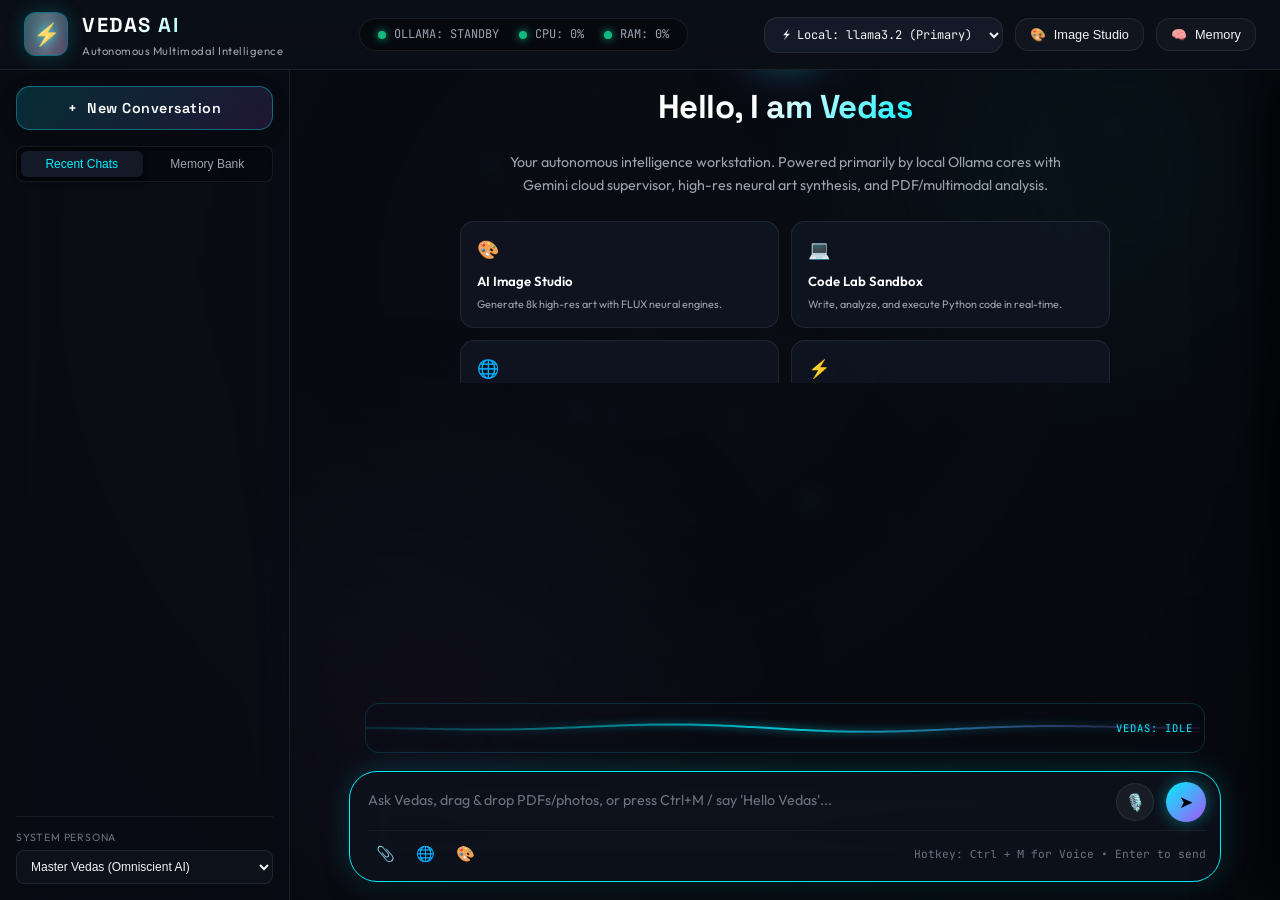
==== static/index.html @ 427a658e "Add files via upload" ====
<!DOCTYPE html>
<html lang="en">
<head>
  <meta charset="UTF-8">
  <meta name="viewport" content="width=device-width, initial-scale=1.0">
  <title>VEDAS AI</title>
  <meta name="description" content="Vedas AI — Advanced Autonomous Intelligence Operating System powered by Local Ollama & Gemini Supervisor.">
  <link rel="stylesheet" href="/static/css/style.css">
  <link rel="icon" href="data:image/svg+xml,<svg xmlns=%22http://www.w3.org/2000/svg%22 viewBox=%220 0 100 100%22><text y=%22.9em%22 font-size=%2290%22>⚡</text></svg>">
</head>
<body>

  <!-- Interactive Background Canvas & Ambience -->
  <canvas id="particles-canvas"></canvas>
  <div class="ambient-glow ambient-glow-1"></div>
  <div class="ambient-glow ambient-glow-2"></div>

  <!-- Master App Container -->
  <div id="app-container">

    <!-- Top Futuristic HUD -->
    <header id="top-hud">
      <div class="brand-section">
        <div class="brand-logo-badge">
          <span class="brand-icon">⚡</span>
        </div>
        <div class="brand-meta">
          <h1>VEDAS AI</h1>
          <div class="brand-subtitle">Autonomous Multimodal Intelligence</div>
        </div>
      </div>

      <!-- Center Telemetry & Health Gauges -->
      <div class="hud-telemetry">
        <div class="telemetry-chip">
          <span id="hud-ollama-dot" class="status-dot"></span>
          <span id="hud-ollama-text">OLLAMA: STANDBY</span>
        </div>
        <div class="telemetry-chip">
          <span class="status-dot"></span>
          <span id="hud-cpu">CPU: 0%</span>
        </div>
        <div class="telemetry-chip">
          <span class="status-dot"></span>
          <span id="hud-ram">RAM: 0%</span>
        </div>
      </div>

      <!-- Right HUD Controls -->
      <div class="hud-actions">
        <select id="model-selector" class="model-badge-select" title="Active Intelligence Core">
          <option value="llama3.2:latest">⚡ Local: llama3.2 (Primary)</option>
          <option value="llama3:latest">⚡ Local: llama3</option>
          <option value="gemini-3.6-flash">☁️ Cloud: Gemini 3.6 Flash</option>
          <option value="gemini-3.5-flash">☁️ Cloud: Gemini 3.5 Flash</option>
          <option value="gemini-3.1-pro-preview">☁️ Cloud: Gemini 3.1 Pro</option>
        </select>
        <button class="hud-btn" id="studio-open-btn" onclick="openImageStudio()" title="Open Image Generation Studio">
          <span>🎨</span> Image Studio
        </button>
        <button class="hud-btn" onclick="openMemoryStudio()" title="Open Memory Bank Core">
          <span>🧠</span> Memory
        </button>
      </div>
    </header>

    <!-- Main Workspace Area -->
    <main id="main-workspace">

      <!-- Left Sidebar: History & Memory -->
      <aside id="sidebar">
        <button class="sidebar-new-chat-btn" onclick="startNewChat()">
          <span>+</span> New Conversation
        </button>

        <!-- Navigation Tabs -->
        <div class="sidebar-tabs">
          <button class="sidebar-tab-btn active" id="tab-sessions-btn">Recent Chats</button>
          <button class="sidebar-tab-btn" id="tab-memory-btn">Memory Bank</button>
        </div>

        <!-- Sessions / Memory List Container -->
        <div class="sidebar-content-area">
          <div id="sessions-list" style="display:flex; flex-direction:column; gap:4px;"></div>
          <div id="memory-list" style="display:none; flex-direction:column; gap:4px;"></div>
        </div>

        <!-- Sidebar Footer & Persona Picker -->
        <div class="sidebar-footer">
          <div class="persona-select-container">
            <label for="persona-selector">System Persona</label>
            <select id="persona-selector" class="persona-select">
              <option value="master_vedas">Master Vedas (Omniscient AI)</option>
              <option value="cyber_coder">Cyber Coder (Full-Stack Engineer)</option>
              <option value="deep_thinker">Deep Thinker (Logic & Math)</option>
              <option value="creative_muse">Creative Muse (Visionary)</option>
              <option value="sarcastic_genius">Sarcastic Genius (Witty)</option>
            </select>
          </div>
        </div>
      </aside>

      <!-- Center Chat & Visual Stage -->
      <section id="chat-stage">

        <!-- Welcome Hero View (When conversation empty) -->
        <div id="welcome-hero">
          <div class="hero-orb">⚡</div>
          <h2 class="hero-title">Hello, I am Vedas</h2>
          <p class="hero-tagline">
            Your autonomous intelligence workstation. Powered primarily by local Ollama cores with Gemini cloud supervisor, high-res neural art synthesis, and PDF/multimodal analysis.
          </p>

          <!-- Quick Action Prompts Grid -->
          <div class="quick-prompts-grid">
            <div class="quick-card" data-prompt="/image a futuristic cybernetic city with flying holographic vehicles, 8k cinematic lighting">
              <div class="quick-card-icon">🎨</div>
              <div class="quick-card-title">AI Image Studio</div>
              <div class="quick-card-desc">Generate 8k high-res art with FLUX neural engines.</div>
            </div>
            <div class="quick-card" data-prompt="Analyze how an AI assistant handles multi-modal reasoning and write a Python demonstration with tests.">
              <div class="quick-card-icon">💻</div>
              <div class="quick-card-title">Code Lab Sandbox</div>
              <div class="quick-card-desc">Write, analyze, and execute Python code in real-time.</div>
            </div>
            <div class="quick-card" data-prompt="Search for latest breakthroughs in quantum computing and summarize the top findings.">
              <div class="quick-card-icon">🌐</div>
              <div class="quick-card-title">Live Web Intelligence</div>
              <div class="quick-card-desc">Perform real-time web lookups & knowledge card synthesis.</div>
            </div>
            <div class="quick-card" data-prompt="Please explain how Vedas AI architecture integrates local Ollama and cloud Gemini.">
              <div class="quick-card-icon">⚡</div>
              <div class="quick-card-title">Architecture Insight</div>
              <div class="quick-card-desc">Deep-dive into dual-core intelligence & supervisory alerts.</div>
            </div>
          </div>
        </div>

        <!-- Dynamic Chat Messages Stream -->
        <div id="chat-messages-container"></div>

        <!-- Glowing Audio Waveform Visualizer -->
        <div id="waveform-container">
          <canvas id="waveform-canvas"></canvas>
          <span id="waveform-status-text" class="waveform-indicator-label">VEDAS: IDLE</span>
        </div>

        <!-- Master Chat Input Dock -->
        <div id="input-dock">
          <!-- File Attachments Tray (PDFs, Images, Docs) -->
          <div id="attachment-tray"></div>

          <!-- Glass Input Box -->
          <div class="input-glass-box">
            <div class="input-row-main">
              <textarea id="chat-input" rows="1" placeholder="Ask Vedas, drag & drop PDFs/photos, or press Ctrl+M / say 'Hello Vedas'..." autofocus></textarea>
              <button class="mic-action-btn" id="mic-btn" title="Voice Input [Hotkey: Ctrl+M or Alt+V]">
                🎙️
              </button>
              <button class="send-btn" id="send-btn" title="Transmit Query">
                ➤
              </button>
            </div>

            <!-- Bottom Action Icons Bar -->
            <div class="input-actions-bar">
              <div class="input-tools-left">
                <input type="file" id="file-input" multiple accept=".pdf,image/*,.txt,.py,.js,.json,.md,.csv">
                <button class="tool-icon-btn" id="upload-trigger-btn" title="Attach PDFs, Photos, Documents, or Code">
                  📎
                </button>
                <button class="tool-icon-btn" id="web-search-toggle" title="Toggle Live Web Search">
                  🌐
                </button>
                <button class="tool-icon-btn" onclick="openImageStudio()" title="Quick Image Studio">
                  🎨
                </button>
              </div>
              <div style="font-size:0.75rem; color:var(--text-dim); font-family:var(--font-mono);">
                Hotkey: <code>Ctrl + M</code> for Voice • Enter to send
              </div>
            </div>
          </div>
        </div>

      </section>

      <!-- Drawer Backdrop Overlay -->
      <div id="drawer-backdrop" onclick="closeSideCanvas()"></div>

      <!-- Right Side Drawer: Image Studio / Memory Studio -->
      <div id="side-canvas">
        <div class="drawer-header">
          <div class="drawer-title" id="side-canvas-title">🎨 AI Image Studio</div>
          <button class="drawer-close-btn" onclick="closeSideCanvas()" title="Close Panel (Esc)">✕</button>
        </div>
        <div class="drawer-body" id="side-canvas-body"></div>
      </div>

    </main>

  </div>

  <!-- Full-Screen Lightbox Modal -->
  <div id="lightbox-modal" onclick="closeLightbox()">
    <img id="lightbox-img" src="" alt="Fullscreen Render">
  </div>

  <!-- Toast Notification System -->
  <div id="toast-container"></div>

  <!-- Scripts -->
  <script src="/static/js/particles.js"></script>
  <script src="/static/js/waveform.js"></script>
  <script src="/static/js/app.js"></script>
</body>
</html>
---- static/css/style.css ----
/* ==========================================================================
   VEDAS AI — DESIGN SYSTEM (PRODUCTION EDITION)
   Futuristic Cyber-Glassmorphism & Ultra Luxury Dark Theme
   ========================================================================== */

@import url('https://fonts.googleapis.com/css2?family=Outfit:wght@300;400;500;600;700;800&family=JetBrains+Mono:ital,wght@0,300;0,400;0,500;0,700;1,400&family=Space+Grotesk:wght@400;600;700&display=swap');

:root {
  /* Color Palette Tokens */
  --bg-primary: #07090e;
  --bg-secondary: #0d111a;
  --bg-tertiary: #131926;
  --bg-card: rgba(18, 24, 38, 0.7);
  --bg-glass: rgba(255, 255, 255, 0.03);
  --bg-glass-hover: rgba(255, 255, 255, 0.07);
  --bg-glass-active: rgba(255, 255, 255, 0.12);
  
  --border-subtle: rgba(255, 255, 255, 0.08);
  --border-glow: rgba(0, 240, 255, 0.35);
  --border-accent: rgba(168, 85, 247, 0.4);

  /* Vibrant Accent Colors */
  --cyan-neon: #00f0ff;
  --cyan-glow: rgba(0, 240, 255, 0.4);
  --purple-neon: #a855f7;
  --purple-glow: rgba(168, 85, 247, 0.4);
  --pink-neon: #ff2a85;
  --pink-glow: rgba(255, 42, 133, 0.4);
  --emerald-neon: #10b981;
  --emerald-glow: rgba(16, 185, 129, 0.4);
  --amber-neon: #f59e0b;
  --amber-glow: rgba(245, 158, 11, 0.4);

  /* Text Colors */
  --text-main: #f3f4f6;
  --text-muted: #9ca3af;
  --text-dim: #6b7280;
  --text-highlight: #ffffff;

  /* Typography */
  --font-main: 'Outfit', -apple-system, BlinkMacSystemFont, 'Segoe UI', Roboto, sans-serif;
  --font-display: 'Space Grotesk', var(--font-main);
  --font-mono: 'JetBrains Mono', monospace;

  /* Elevation & Shadows */
  --shadow-glass: 0 8px 32px 0 rgba(0, 0, 0, 0.5);
  --shadow-glow-cyan: 0 0 25px rgba(0, 240, 255, 0.25);
  --shadow-glow-purple: 0 0 25px rgba(168, 85, 247, 0.25);
  --shadow-card: 0 10px 30px -10px rgba(0, 0, 0, 0.7);

  /* Layout */
  --sidebar-width: 290px;
  --header-height: 70px;
  --radius-sm: 8px;
  --radius-md: 14px;
  --radius-lg: 20px;
  --radius-xl: 28px;
  --transition-fast: 0.2s cubic-bezier(0.4, 0, 0.2, 1);
  --transition-smooth: 0.35s cubic-bezier(0.16, 1, 0.3, 1);
  --transition-bounce: 0.5s cubic-bezier(0.34, 1.56, 0.64, 1);
}

/* ==========================================================================
   Base & Reset
   ========================================================================== */
*, *::before, *::after {
  box-sizing: border-box;
  margin: 0;
  padding: 0;
}

html, body {
  width: 100%;
  height: 100%;
  overflow: hidden;
  background-color: var(--bg-primary);
  color: var(--text-main);
  font-family: var(--font-main);
  font-size: 15px;
  line-height: 1.6;
  -webkit-font-smoothing: antialiased;
  -moz-osx-font-smoothing: grayscale;
}

/* Custom Scrollbars */
::-webkit-scrollbar {
  width: 6px;
  height: 6px;
}
::-webkit-scrollbar-track {
  background: transparent;
}
::-webkit-scrollbar-thumb {
  background: rgba(255, 255, 255, 0.15);
  border-radius: 999px;
}
::-webkit-scrollbar-thumb:hover {
  background: var(--cyan-neon);
}

/* Background Interactive Particle Canvas */
#particles-canvas {
  position: fixed;
  top: 0;
  left: 0;
  width: 100vw;
  height: 100vh;
  z-index: 0;
  pointer-events: none;
  opacity: 0.65;
}

/* Ambient Radial Glow Gradients */
.ambient-glow {
  position: fixed;
  border-radius: 50%;
  filter: blur(120px);
  pointer-events: none;
  z-index: 0;
  opacity: 0.25;
  animation: floatAmbient 12s infinite alternate ease-in-out;
}
.ambient-glow-1 {
  width: 500px;
  height: 500px;
  top: -100px;
  right: -100px;
  background: radial-gradient(circle, var(--cyan-neon) 0%, transparent 70%);
}
.ambient-glow-2 {
  width: 600px;
  height: 600px;
  bottom: -150px;
  left: 100px;
  background: radial-gradient(circle, var(--purple-neon) 0%, transparent 70%);
  animation-delay: -6s;
}

@keyframes floatAmbient {
  0% { transform: translate(0, 0) scale(1); }
  50% { transform: translate(40px, -30px) scale(1.08); }
  100% { transform: translate(-30px, 30px) scale(0.95); }
}

/* ==========================================================================
   Master App Layout
   ========================================================================== */
#app-container {
  position: relative;
  width: 100vw;
  height: 100vh;
  display: flex;
  flex-direction: column;
  z-index: 1;
  background: radial-gradient(circle at 50% 30%, rgba(13, 17, 26, 0.4) 0%, rgba(7, 9, 14, 0.95) 100%);
  backdrop-filter: blur(8px);
}

/* Header HUD */
#top-hud {
  height: var(--header-height);
  width: 100%;
  display: flex;
  align-items: center;
  justify-content: space-between;
  padding: 0 24px;
  border-bottom: 1px solid var(--border-subtle);
  background: rgba(13, 17, 26, 0.75);
  backdrop-filter: blur(16px);
  z-index: 20;
}

.brand-section {
  display: flex;
  align-items: center;
  gap: 14px;
}

.brand-logo-badge {
  width: 44px;
  height: 44px;
  border-radius: 12px;
  background: linear-gradient(135deg, rgba(0, 240, 255, 0.2), rgba(168, 85, 247, 0.2));
  border: 1px solid var(--border-glow);
  display: flex;
  align-items: center;
  justify-content: center;
  box-shadow: 0 0 20px rgba(0, 240, 255, 0.2);
  position: relative;
  overflow: hidden;
}

.brand-logo-badge::after {
  content: '';
  position: absolute;
  top: -50%;
  left: -50%;
  width: 200%;
  height: 200%;
  background: linear-gradient(45deg, transparent, rgba(255, 255, 255, 0.3), transparent);
  transform: rotate(45deg);
  animation: shine 4s infinite;
}

@keyframes shine {
  0% { transform: translateX(-150%) rotate(45deg); }
  25%, 100% { transform: translateX(150%) rotate(45deg); }
}

.brand-icon {
  font-size: 22px;
  filter: drop-shadow(0 0 6px var(--cyan-neon));
}

.brand-meta h1 {
  font-family: var(--font-display);
  font-size: 1.35rem;
  font-weight: 700;
  letter-spacing: 1.5px;
  background: linear-gradient(135deg, #ffffff 30%, var(--cyan-neon) 100%);
  -webkit-background-clip: text;
  -webkit-text-fill-color: transparent;
  display: flex;
  align-items: center;
  gap: 8px;
}

.brand-subtitle {
  font-size: 0.75rem;
  color: var(--text-muted);
  letter-spacing: 0.5px;
}

/* Central Telemetry in Header */
.hud-telemetry {
  display: flex;
  align-items: center;
  gap: 20px;
  background: rgba(0, 0, 0, 0.4);
  padding: 6px 18px;
  border-radius: 30px;
  border: 1px solid var(--border-subtle);
}

.telemetry-chip {
  display: flex;
  align-items: center;
  gap: 8px;
  font-size: 0.8rem;
  font-family: var(--font-mono);
  color: var(--text-muted);
}

.status-dot {
  width: 8px;
  height: 8px;
  border-radius: 50%;
  background: var(--emerald-neon);
  box-shadow: 0 0 8px var(--emerald-neon);
  animation: pulseDot 2s infinite;
}

.status-dot.warning {
  background: var(--amber-neon);
  box-shadow: 0 0 8px var(--amber-neon);
}

.status-dot.danger {
  background: var(--pink-neon);
  box-shadow: 0 0 8px var(--pink-neon);
}

@keyframes pulseDot {
  0%, 100% { opacity: 1; transform: scale(1); }
  50% { opacity: 0.4; transform: scale(0.85); }
}

/* Header Controls & Quick Actions */
.hud-actions {
  display: flex;
  align-items: center;
  gap: 12px;
}

.model-badge-select {
  background: var(--bg-tertiary);
  border: 1px solid var(--border-subtle);
  color: var(--text-main);
  padding: 8px 14px;
  border-radius: var(--radius-md);
  font-family: var(--font-mono);
  font-size: 0.8rem;
  outline: none;
  cursor: pointer;
  transition: var(--transition-fast);
}

.model-badge-select:hover, .model-badge-select:focus {
  border-color: var(--cyan-neon);
  box-shadow: 0 0 12px var(--cyan-glow);
}

.hud-btn {
  background: var(--bg-glass);
  border: 1px solid var(--border-subtle);
  color: var(--text-main);
  padding: 8px 14px;
  border-radius: var(--radius-md);
  font-size: 0.85rem;
  font-weight: 500;
  display: flex;
  align-items: center;
  gap: 8px;
  cursor: pointer;
  transition: var(--transition-smooth);
}

.hud-btn:hover {
  background: var(--bg-glass-hover);
  border-color: var(--border-glow);
  color: var(--cyan-neon);
  transform: translateY(-1px);
}

/* Main Body: Sidebar + Chat Area + Side Canvas */
#main-workspace {
  flex: 1;
  display: flex;
  height: calc(100vh - var(--header-height));
  overflow: hidden;
  position: relative;
}

/* ==========================================================================
   Sidebar: Session History, Memory & Quick Tools
   ========================================================================== */
#sidebar {
  width: var(--sidebar-width);
  height: 100%;
  background: rgba(10, 14, 22, 0.7);
  border-right: 1px solid var(--border-subtle);
  backdrop-filter: blur(20px);
  display: flex;
  flex-direction: column;
  padding: 16px;
  gap: 16px;
  z-index: 10;
  transition: transform var(--transition-smooth);
}

.sidebar-new-chat-btn {
  width: 100%;
  padding: 12px 18px;
  border-radius: var(--radius-md);
  background: linear-gradient(135deg, rgba(0, 240, 255, 0.15), rgba(168, 85, 247, 0.15));
  border: 1px solid var(--border-glow);
  color: #fff;
  font-family: var(--font-display);
  font-size: 0.95rem;
  font-weight: 600;
  letter-spacing: 0.5px;
  cursor: pointer;
  display: flex;
  align-items: center;
  justify-content: center;
  gap: 10px;
  transition: var(--transition-smooth);
  box-shadow: 0 4px 15px rgba(0, 0, 0, 0.3);
}

.sidebar-new-chat-btn:hover {
  background: linear-gradient(135deg, rgba(0, 240, 255, 0.3), rgba(168, 85, 247, 0.3));
  border-color: var(--cyan-neon);
  box-shadow: var(--shadow-glow-cyan);
  transform: translateY(-2px);
}

/* Navigation Tabs in Sidebar */
.sidebar-tabs {
  display: flex;
  background: rgba(0, 0, 0, 0.3);
  padding: 4px;
  border-radius: var(--radius-sm);
  border: 1px solid var(--border-subtle);
  gap: 4px;
}

.sidebar-tab-btn {
  flex: 1;
  background: transparent;
  border: none;
  color: var(--text-muted);
  padding: 6px 0;
  border-radius: 6px;
  font-size: 0.8rem;
  font-weight: 500;
  cursor: pointer;
  transition: var(--transition-fast);
  text-align: center;
}

.sidebar-tab-btn.active {
  background: var(--bg-tertiary);
  color: var(--cyan-neon);
  box-shadow: 0 2px 8px rgba(0, 0, 0, 0.4);
}

/* Scrollable Container */
.sidebar-content-area {
  flex: 1;
  overflow-y: auto;
  display: flex;
  flex-direction: column;
  gap: 8px;
}

/* Session Item */
.session-item {
  display: flex;
  align-items: center;
  justify-content: space-between;
  padding: 10px 12px;
  border-radius: var(--radius-sm);
  background: transparent;
  border: 1px solid transparent;
  color: var(--text-muted);
  cursor: pointer;
  transition: var(--transition-fast);
  font-size: 0.85rem;
}

.session-item:hover {
  background: var(--bg-glass-hover);
  color: var(--text-main);
  border-color: var(--border-subtle);
}

.session-item.active {
  background: rgba(0, 240, 255, 0.08);
  border-color: var(--border-glow);
  color: var(--cyan-neon);
}

.session-title {
  white-space: nowrap;
  overflow: hidden;
  text-overflow: ellipsis;
  max-width: 190px;
}

.session-del-btn {
  opacity: 0;
  background: none;
  border: none;
  color: var(--pink-neon);
  cursor: pointer;
  padding: 4px;
  font-size: 0.8rem;
  transition: var(--transition-fast);
}

.session-item:hover .session-del-btn {
  opacity: 1;
}

/* Sidebar Footer (Persona & Diagnostics) */
.sidebar-footer {
  border-top: 1px solid var(--border-subtle);
  padding-top: 12px;
  display: flex;
  flex-direction: column;
  gap: 8px;
}

.persona-select-container {
  display: flex;
  flex-direction: column;
  gap: 4px;
}

.persona-select-container label {
  font-size: 0.7rem;
  color: var(--text-dim);
  text-transform: uppercase;
  letter-spacing: 0.8px;
}

.persona-select {
  width: 100%;
  background: var(--bg-secondary);
  border: 1px solid var(--border-subtle);
  color: var(--text-main);
  padding: 8px 10px;
  border-radius: var(--radius-sm);
  font-size: 0.8rem;
  outline: none;
  cursor: pointer;
}

/* ==========================================================================
   Central Chat Stage
   ========================================================================== */
#chat-stage {
  flex: 1;
  display: flex;
  flex-direction: column;
  height: 100%;
  position: relative;
  overflow: hidden;
  background: transparent;
}

/* Welcome Hero Screen - Perfectly Centered & Never Cut Off */
#welcome-hero {
  flex: 1;
  display: flex;
  flex-direction: column;
  align-items: center;
  justify-content: center;
  padding: 20px 30px;
  text-align: center;
  gap: 18px;
  max-width: 820px;
  margin: auto;
  overflow-y: auto;
}

.hero-orb {
  width: 75px;
  height: 75px;
  border-radius: 50%;
  background: radial-gradient(circle at 35% 35%, #00f0ff, #a855f7, #ff2a85);
  box-shadow: 0 0 40px rgba(0, 240, 255, 0.4), 0 0 80px rgba(168, 85, 247, 0.2);
  display: flex;
  align-items: center;
  justify-content: center;
  font-size: 36px;
  animation: orbPulse 6s infinite alternate ease-in-out;
}

@keyframes orbPulse {
  0% { transform: scale(0.95); box-shadow: 0 0 35px rgba(0, 240, 255, 0.3); }
  100% { transform: scale(1.05); box-shadow: 0 0 60px rgba(168, 85, 247, 0.5), 0 0 100px rgba(0, 240, 255, 0.3); }
}

.hero-title {
  font-family: var(--font-display);
  font-size: 2.2rem;
  font-weight: 800;
  letter-spacing: -0.5px;
  background: linear-gradient(135deg, #ffffff 40%, var(--cyan-neon) 100%);
  -webkit-background-clip: text;
  -webkit-text-fill-color: transparent;
}

.hero-tagline {
  color: var(--text-muted);
  font-size: 0.95rem;
  max-width: 580px;
  line-height: 1.6;
}

.quick-prompts-grid {
  display: grid;
  grid-template-columns: repeat(2, 1fr);
  gap: 12px;
  width: 100%;
  margin-top: 6px;
}

.quick-card {
  background: var(--bg-card);
  border: 1px solid var(--border-subtle);
  border-radius: var(--radius-md);
  padding: 14px 16px;
  text-align: left;
  cursor: pointer;
  transition: var(--transition-smooth);
  display: flex;
  flex-direction: column;
  gap: 4px;
  position: relative;
  overflow: hidden;
}

.quick-card::before {
  content: '';
  position: absolute;
  top: 0;
  left: 0;
  width: 3px;
  height: 100%;
  background: var(--cyan-neon);
  opacity: 0;
  transition: var(--transition-fast);
}

.quick-card:hover {
  background: var(--bg-glass-hover);
  border-color: var(--border-glow);
  transform: translateY(-2px);
  box-shadow: var(--shadow-card), 0 0 20px rgba(0, 240, 255, 0.15);
}

.quick-card:hover::before {
  opacity: 1;
}

.quick-card-icon {
  font-size: 1.2rem;
  margin-bottom: 2px;
}

.quick-card-title {
  font-weight: 600;
  font-size: 0.88rem;
  color: var(--text-highlight);
}

.quick-card-desc {
  font-size: 0.72rem;
  color: var(--text-muted);
}

/* Chat Messages Stream */
#chat-messages-container {
  flex: 1;
  overflow-y: auto;
  padding: 24px 30px;
  display: flex;
  flex-direction: column;
  gap: 20px;
  scroll-behavior: smooth;
}

.message-row {
  display: flex;
  gap: 16px;
  max-width: 880px;
  width: 100%;
  margin: 0 auto;
  animation: messageSlideIn 0.35s cubic-bezier(0.16, 1, 0.3, 1) forwards;
}

@keyframes messageSlideIn {
  from { opacity: 0; transform: translateY(14px); }
  to { opacity: 1; transform: translateY(0); }
}

.message-row.user {
  flex-direction: row-reverse;
}

.avatar-badge {
  width: 38px;
  height: 38px;
  border-radius: 12px;
  display: flex;
  align-items: center;
  justify-content: center;
  flex-shrink: 0;
  font-size: 1.1rem;
}

.message-row.ai .avatar-badge {
  background: linear-gradient(135deg, rgba(0, 240, 255, 0.25), rgba(168, 85, 247, 0.25));
  border: 1px solid var(--border-glow);
  box-shadow: 0 0 15px rgba(0, 240, 255, 0.3);
}

.message-row.user .avatar-badge {
  background: linear-gradient(135deg, #374151, #1f2937);
  border: 1px solid rgba(255, 255, 255, 0.1);
}

.message-bubble {
  max-width: 84%;
  padding: 16px 20px;
  border-radius: var(--radius-lg);
  position: relative;
  line-height: 1.65;
  font-size: 0.95rem;
}

.message-row.user .message-bubble {
  background: linear-gradient(135deg, #1e293b, #0f172a);
  border: 1px solid rgba(255, 255, 255, 0.12);
  color: #fff;
  border-bottom-right-radius: 4px;
}

.message-row.ai .message-bubble {
  background: rgba(15, 21, 34, 0.85);
  border: 1px solid var(--border-subtle);
  color: var(--text-main);
  backdrop-filter: blur(12px);
  border-bottom-left-radius: 4px;
  box-shadow: 0 4px 20px rgba(0, 0, 0, 0.4);
}

/* AI Message Badges & TTS Buttons */
.ai-meta-tag {
  display: inline-flex;
  align-items: center;
  gap: 6px;
  font-family: var(--font-mono);
  font-size: 0.7rem;
  padding: 2px 8px;
  border-radius: 12px;
  background: rgba(0, 240, 255, 0.1);
  color: var(--cyan-neon);
  border: 1px solid rgba(0, 240, 255, 0.2);
}

.tts-bubble-btn {
  background: rgba(255, 255, 255, 0.05);
  border: 1px solid var(--border-subtle);
  color: var(--text-muted);
  padding: 2px 8px;
  border-radius: 4px;
  font-size: 0.7rem;
  cursor: pointer;
  transition: var(--transition-fast);
}

.tts-bubble-btn:hover {
  background: rgba(0, 240, 255, 0.15);
  border-color: var(--cyan-neon);
  color: var(--cyan-neon);
}

.supervisor-alert-badge {
  background: rgba(245, 158, 11, 0.15);
  border: 1px solid var(--amber-neon);
  color: #fbbf24;
  padding: 8px 12px;
  border-radius: var(--radius-sm);
  font-size: 0.8rem;
  margin-top: 8px;
  margin-bottom: 8px;
  display: flex;
  align-items: center;
  gap: 8px;
}

/* Formatted Elements inside Markdown */
.message-bubble p {
  margin-bottom: 10px;
}
.message-bubble p:last-child {
  margin-bottom: 0;
}

.message-bubble ul, .message-bubble ol {
  margin: 8px 0 12px 24px;
}

.message-bubble code:not(pre code) {
  font-family: var(--font-mono);
  background: rgba(0, 0, 0, 0.45);
  padding: 2px 6px;
  border-radius: 4px;
  font-size: 0.85em;
  color: var(--cyan-neon);
  border: 1px solid rgba(0, 240, 255, 0.15);
}

.code-block-wrapper {
  background: #090c13;
  border: 1px solid var(--border-subtle);
  border-radius: var(--radius-md);
  margin: 12px 0;
  overflow: hidden;
}

.code-block-header {
  display: flex;
  align-items: center;
  justify-content: space-between;
  padding: 6px 14px;
  background: #111622;
  border-bottom: 1px solid var(--border-subtle);
  font-family: var(--font-mono);
  font-size: 0.75rem;
  color: var(--text-muted);
}

.code-action-btn {
  background: transparent;
  border: 1px solid var(--border-subtle);
  color: var(--text-muted);
  padding: 3px 8px;
  border-radius: 4px;
  font-size: 0.7rem;
  cursor: pointer;
  transition: var(--transition-fast);
}

.code-action-btn:hover {
  background: var(--cyan-neon);
  color: #000;
  border-color: var(--cyan-neon);
}

.code-block-wrapper pre {
  padding: 14px;
  overflow-x: auto;
  font-family: var(--font-mono);
  font-size: 0.85rem;
  line-height: 1.5;
  color: #e5e7eb;
}

/* Image Generation Preview in Message */
.generated-image-card {
  margin-top: 12px;
  border-radius: var(--radius-md);
  overflow: hidden;
  border: 1px solid var(--border-glow);
  background: #000;
  position: relative;
  max-width: 480px;
}

.generated-image-card img {
  width: 100%;
  height: auto;
  display: block;
  transition: transform 0.4s ease;
}

.generated-image-card:hover img {
  transform: scale(1.02);
}

.img-overlay-tools {
  position: absolute;
  bottom: 0;
  left: 0;
  right: 0;
  padding: 10px 14px;
  background: linear-gradient(0deg, rgba(0, 0, 0, 0.85), transparent);
  display: flex;
  align-items: center;
  justify-content: space-between;
}

.img-tag-info {
  font-size: 0.75rem;
  font-family: var(--font-mono);
  color: var(--cyan-neon);
}

.img-btn {
  background: rgba(0, 0, 0, 0.6);
  border: 1px solid var(--border-glow);
  color: #fff;
  padding: 4px 10px;
  border-radius: var(--radius-sm);
  font-size: 0.75rem;
  cursor: pointer;
  transition: var(--transition-fast);
}

.img-btn:hover {
  background: var(--cyan-neon);
  color: #000;
}

/* ==========================================================================
   Waveform Canvas Bar
   ========================================================================== */
#waveform-container {
  height: 50px;
  width: 100%;
  max-width: 880px;
  margin: 0 auto;
  padding: 0 20px;
  display: flex;
  align-items: center;
  position: relative;
}

#waveform-canvas {
  width: 100%;
  height: 100%;
  border-radius: var(--radius-md);
  background: rgba(10, 14, 24, 0.4);
  border: 1px solid rgba(0, 240, 255, 0.15);
}

.waveform-indicator-label {
  position: absolute;
  right: 32px;
  font-family: var(--font-mono);
  font-size: 0.7rem;
  color: var(--cyan-neon);
  letter-spacing: 1px;
  text-transform: uppercase;
}

/* ==========================================================================
   Input Dock & Controls
   ========================================================================== */
#input-dock {
  padding: 10px 24px 18px 24px;
  width: 100%;
  max-width: 920px;
  margin: 0 auto;
  position: relative;
  z-index: 10;
}

/* File Attachment Chips Tray */
#attachment-tray {
  display: flex;
  flex-wrap: wrap;
  gap: 8px;
  margin-bottom: 8px;
}

.attachment-chip {
  display: flex;
  align-items: center;
  gap: 8px;
  background: rgba(19, 25, 38, 0.9);
  border: 1px solid var(--border-glow);
  padding: 4px 10px;
  border-radius: 20px;
  font-size: 0.8rem;
  color: var(--cyan-neon);
  animation: messageSlideIn 0.2s ease;
}

.attachment-thumb {
  width: 22px;
  height: 22px;
  border-radius: 4px;
  object-fit: cover;
}

.attachment-remove {
  background: none;
  border: none;
  color: var(--text-dim);
  cursor: pointer;
  font-size: 0.9rem;
  transition: var(--transition-fast);
}

.attachment-remove:hover {
  color: var(--pink-neon);
}

/* Master Input Frame */
.input-glass-box {
  background: rgba(14, 19, 31, 0.8);
  border: 1px solid var(--border-subtle);
  border-radius: var(--radius-xl);
  padding: 10px 14px 10px 18px;
  display: flex;
  flex-direction: column;
  gap: 8px;
  box-shadow: var(--shadow-card), 0 0 20px rgba(0, 0, 0, 0.5);
  backdrop-filter: blur(20px);
  transition: var(--transition-smooth);
}

.input-glass-box:focus-within {
  border-color: var(--cyan-neon);
  box-shadow: var(--shadow-card), 0 0 30px rgba(0, 240, 255, 0.2);
}

.input-row-main {
  display: flex;
  align-items: center;
  gap: 12px;
}

#chat-input {
  flex: 1;
  background: transparent;
  border: none;
  color: #fff;
  font-family: var(--font-main);
  font-size: 0.95rem;
  outline: none;
  resize: none;
  max-height: 140px;
  min-height: 24px;
  line-height: 1.5;
}

#chat-input::placeholder {
  color: var(--text-dim);
}

.input-actions-bar {
  display: flex;
  align-items: center;
  justify-content: space-between;
  border-top: 1px solid rgba(255, 255, 255, 0.05);
  padding-top: 6px;
}

.input-tools-left {
  display: flex;
  align-items: center;
  gap: 6px;
}

.tool-icon-btn {
  width: 34px;
  height: 34px;
  border-radius: 50%;
  background: transparent;
  border: 1px solid transparent;
  color: var(--text-muted);
  font-size: 1rem;
  display: flex;
  align-items: center;
  justify-content: center;
  cursor: pointer;
  transition: var(--transition-fast);
  position: relative;
}

.tool-icon-btn:hover {
  background: var(--bg-glass-hover);
  color: var(--cyan-neon);
  border-color: var(--border-subtle);
}

.tool-icon-btn.active {
  background: rgba(0, 240, 255, 0.15);
  color: var(--cyan-neon);
  border-color: var(--cyan-neon);
}

/* Voice Mic Pulse Button */
.mic-action-btn {
  width: 38px;
  height: 38px;
  border-radius: 50%;
  background: rgba(255, 255, 255, 0.05);
  border: 1px solid var(--border-subtle);
  color: var(--text-main);
  font-size: 1.1rem;
  display: flex;
  align-items: center;
  justify-content: center;
  cursor: pointer;
  transition: var(--transition-bounce);
  position: relative;
}

.mic-action-btn:hover {
  border-color: var(--cyan-neon);
  color: var(--cyan-neon);
  transform: scale(1.08);
}

.mic-action-btn.listening {
  background: var(--pink-neon);
  color: #fff;
  border-color: var(--pink-neon);
  animation: micPulse 1.2s infinite;
}

@keyframes micPulse {
  0% { box-shadow: 0 0 0 0 rgba(255, 42, 133, 0.6); }
  70% { box-shadow: 0 0 0 14px rgba(255, 42, 133, 0); }
  100% { box-shadow: 0 0 0 0 rgba(255, 42, 133, 0); }
}

/* Send Rocket Button */
.send-btn {
  width: 40px;
  height: 40px;
  border-radius: 50%;
  background: linear-gradient(135deg, var(--cyan-neon), var(--purple-neon));
  border: none;
  color: #000;
  font-size: 1.1rem;
  display: flex;
  align-items: center;
  justify-content: center;
  cursor: pointer;
  transition: var(--transition-bounce);
  box-shadow: 0 0 15px rgba(0, 240, 255, 0.4);
}

.send-btn:hover {
  transform: scale(1.1) rotate(-8deg);
  box-shadow: 0 0 25px var(--cyan-neon);
}

.send-btn:active {
  transform: scale(0.95);
}

/* Hidden File Input */
#file-input {
  display: none;
}

/* ==========================================================================
   Side Drawer / Canvas Modal / Studio & Form Controls
   ========================================================================== */
#drawer-backdrop {
  position: absolute;
  top: 0;
  left: 0;
  width: 100%;
  height: 100%;
  background: rgba(4, 7, 13, 0.65);
  backdrop-filter: blur(4px);
  z-index: 45;
  opacity: 0;
  pointer-events: none;
  transition: opacity var(--transition-smooth);
}

#drawer-backdrop.active {
  opacity: 1;
  pointer-events: auto;
}

#side-canvas {
  position: absolute;
  top: 0;
  right: 0;
  width: 440px;
  max-width: 94vw;
  height: 100%;
  background: rgba(10, 14, 23, 0.96);
  border-left: 1px solid var(--border-glow);
  backdrop-filter: blur(28px);
  z-index: 50;
  display: flex;
  flex-direction: column;
  transform: translateX(100%);
  transition: transform var(--transition-smooth);
  box-shadow: -15px 0 50px rgba(0, 0, 0, 0.85), inset 1px 0 0 rgba(255, 255, 255, 0.05);
}

#side-canvas.open {
  transform: translateX(0);
}

.drawer-header {
  padding: 16px 20px;
  display: flex;
  align-items: center;
  justify-content: space-between;
  border-bottom: 1px solid var(--border-subtle);
  background: rgba(14, 19, 31, 0.7);
}

.drawer-title {
  font-family: var(--font-display);
  font-size: 1.1rem;
  font-weight: 700;
  color: var(--text-highlight);
  display: flex;
  align-items: center;
  gap: 10px;
  letter-spacing: 0.5px;
}

.drawer-close-btn {
  width: 32px;
  height: 32px;
  border-radius: var(--radius-sm);
  background: rgba(255, 255, 255, 0.04);
  border: 1px solid var(--border-subtle);
  color: var(--text-muted);
  font-size: 1.1rem;
  cursor: pointer;
  display: flex;
  align-items: center;
  justify-content: center;
  transition: all var(--transition-fast);
}

.drawer-close-btn:hover {
  background: rgba(255, 42, 133, 0.15);
  border-color: var(--pink-neon);
  color: var(--pink-neon);
  transform: rotate(90deg);
}

.drawer-body {
  flex: 1;
  overflow-y: auto;
  padding: 20px;
  display: flex;
  flex-direction: column;
  gap: 18px;
}

.drawer-section-title {
  font-size: 0.78rem;
  font-weight: 700;
  text-transform: uppercase;
  letter-spacing: 1px;
  color: var(--cyan-neon);
  margin-bottom: -4px;
}

.drawer-divider {
  height: 1px;
  background: linear-gradient(90deg, transparent, var(--border-subtle), transparent);
  margin: 4px 0;
}

/* Form Controls & Labels */
.form-group {
  display: flex;
  flex-direction: column;
  gap: 8px;
}

.form-group label {
  display: flex;
  align-items: center;
  justify-content: space-between;
  font-size: 0.82rem;
  font-weight: 600;
  color: var(--text-main);
  letter-spacing: 0.5px;
}

.label-helper {
  font-size: 0.72rem;
  color: var(--cyan-neon);
  font-family: var(--font-mono);
  font-weight: 400;
  text-transform: none;
}

.form-control {
  width: 100%;
  background: rgba(7, 10, 17, 0.85);
  border: 1px solid rgba(255, 255, 255, 0.12);
  border-radius: var(--radius-md);
  padding: 12px 14px;
  color: var(--text-main);
  font-family: var(--font-main);
  font-size: 0.92rem;
  line-height: 1.5;
  outline: none;
  box-shadow: inset 0 2px 4px rgba(0, 0, 0, 0.5);
  transition: all var(--transition-fast);
}

.form-control:focus {
  border-color: var(--cyan-neon);
  box-shadow: 0 0 15px var(--cyan-glow), inset 0 2px 4px rgba(0, 0, 0, 0.5);
  background: rgba(11, 16, 26, 0.95);
}

.form-control::placeholder {
  color: var(--text-dim);
  font-size: 0.85rem;
}

textarea.form-control {
  resize: vertical;
  min-height: 85px;
}

/* Pill Grid Selector */
.pill-selector-grid {
  display: grid;
  grid-template-columns: repeat(2, 1fr);
  gap: 8px;
}

.pill-selector-grid.ratio-grid {
  grid-template-columns: repeat(3, 1fr);
}

.pill-option {
  background: rgba(18, 24, 38, 0.6);
  border: 1px solid var(--border-subtle);
  border-radius: var(--radius-sm);
  padding: 10px 12px;
  font-size: 0.82rem;
  font-weight: 500;
  color: var(--text-muted);
  cursor: pointer;
  display: flex;
  align-items: center;
  justify-content: center;
  gap: 6px;
  transition: all var(--transition-fast);
  text-align: center;
  user-select: none;
  font-family: var(--font-main);
}

.pill-option:hover {
  background: rgba(255, 255, 255, 0.08);
  border-color: rgba(0, 240, 255, 0.35);
  color: #fff;
  transform: translateY(-1px);
}

.pill-option.active {
  background: linear-gradient(135deg, rgba(0, 240, 255, 0.18), rgba(168, 85, 247, 0.18));
  border-color: var(--cyan-neon);
  color: var(--cyan-neon);
  font-weight: 600;
  box-shadow: 0 0 14px rgba(0, 240, 255, 0.25);
}

/* Studio Buttons & Action Rows */
.studio-generate-btn {
  width: 100%;
  padding: 13px 20px;
  border-radius: var(--radius-md);
  background: linear-gradient(135deg, var(--cyan-neon), var(--purple-neon));
  border: none;
  color: #060911;
  font-family: var(--font-display);
  font-size: 0.95rem;
  font-weight: 700;
  letter-spacing: 0.5px;
  cursor: pointer;
  display: flex;
  align-items: center;
  justify-content: center;
  gap: 8px;
  box-shadow: 0 4px 20px rgba(0, 240, 255, 0.35);
  transition: var(--transition-bounce);
}

.studio-generate-btn:hover {
  transform: translateY(-2px);
  box-shadow: 0 6px 28px rgba(0, 240, 255, 0.55);
}

.studio-generate-btn:active {
  transform: scale(0.98);
}

.studio-generate-btn:disabled {
  opacity: 0.5;
  cursor: not-allowed;
  transform: none;
  box-shadow: none;
}

.input-with-action {
  display: flex;
  gap: 8px;
  align-items: center;
}

.memory-save-btn {
  width: auto;
  white-space: nowrap;
  padding: 12px 18px;
  font-size: 0.88rem;
}

.memory-count-badge {
  font-size: 0.72rem;
  padding: 2px 8px;
  border-radius: 12px;
  background: rgba(0, 240, 255, 0.12);
  color: var(--cyan-neon);
  border: 1px solid rgba(0, 240, 255, 0.25);
  font-family: var(--font-mono);
}

/* Memory Cards & List */
.full-memory-container {
  display: flex;
  flex-direction: column;
  gap: 10px;
  max-height: 480px;
  overflow-y: auto;
  padding-right: 4px;
}

.memory-card-item {
  background: rgba(14, 19, 31, 0.75);
  border: 1px solid var(--border-subtle);
  border-radius: var(--radius-md);
  padding: 12px 14px;
  display: flex;
  align-items: flex-start;
  justify-content: space-between;
  gap: 12px;
  transition: all var(--transition-fast);
  word-break: break-word;
}

.memory-card-item:hover {
  background: rgba(20, 27, 43, 0.9);
  border-color: rgba(0, 240, 255, 0.3);
  box-shadow: 0 4px 15px rgba(0, 0, 0, 0.3);
  transform: translateY(-1px);
}

.memory-card-content {
  display: flex;
  gap: 10px;
  align-items: flex-start;
  flex: 1;
  min-width: 0;
}

.memory-pin {
  font-size: 1rem;
  flex-shrink: 0;
  margin-top: 1px;
}

.memory-text {
  font-size: 0.88rem;
  color: var(--text-main);
  line-height: 1.5;
  flex: 1;
}

.memory-card-actions {
  display: flex;
  align-items: center;
  gap: 6px;
  flex-shrink: 0;
}

.memory-action-btn {
  background: rgba(255, 255, 255, 0.04);
  border: 1px solid var(--border-subtle);
  border-radius: 6px;
  color: var(--text-muted);
  padding: 5px 8px;
  font-size: 0.8rem;
  cursor: pointer;
  transition: var(--transition-fast);
}

.memory-action-btn:hover {
  background: rgba(255, 42, 133, 0.15);
  border-color: var(--pink-neon);
  color: var(--pink-neon);
}

/* Empty States */
.empty-state-card {
  text-align: center;
  padding: 32px 20px;
  background: rgba(0, 0, 0, 0.25);
  border: 1px dashed var(--border-subtle);
  border-radius: var(--radius-md);
  display: flex;
  flex-direction: column;
  align-items: center;
  gap: 10px;
}

.empty-icon {
  font-size: 2.4rem;
  opacity: 0.85;
  filter: drop-shadow(0 0 10px rgba(0, 240, 255, 0.3));
}

.empty-title {
  font-family: var(--font-display);
  font-weight: 700;
  font-size: 0.95rem;
  color: var(--text-highlight);
}

.empty-desc {
  font-size: 0.78rem;
  color: var(--text-dim);
  max-width: 280px;
  line-height: 1.5;
}

.sidebar-empty-state {
  padding: 24px 14px;
  text-align: center;
  display: flex;
  flex-direction: column;
  align-items: center;
  gap: 6px;
  color: var(--text-dim);
}

.sidebar-empty-icon {
  font-size: 1.8rem;
  opacity: 0.7;
  margin-bottom: 2px;
}

.sidebar-empty-title {
  font-size: 0.85rem;
  font-weight: 600;
  color: var(--text-muted);
}

.sidebar-empty-hint {
  font-size: 0.72rem;
  color: var(--text-dim);
  line-height: 1.4;
}

/* Studio Loading and Feedback */
.studio-loading-box {
  text-align: center;
  padding: 28px 16px;
  background: rgba(0, 0, 0, 0.3);
  border: 1px solid rgba(0, 240, 255, 0.2);
  border-radius: var(--radius-md);
  display: flex;
  flex-direction: column;
  align-items: center;
  gap: 10px;
}

.studio-spinner {
  width: 36px;
  height: 36px;
  border: 3px solid rgba(0, 240, 255, 0.15);
  border-top-color: var(--cyan-neon);
  border-radius: 50%;
  animation: spin 0.9s linear infinite;
}

.studio-loading-text {
  font-size: 0.88rem;
  font-weight: 600;
  color: var(--cyan-neon);
}

.studio-loading-sub {
  font-size: 0.72rem;
  color: var(--text-dim);
  font-family: var(--font-mono);
}

.studio-error-box {
  padding: 12px 16px;
  border-radius: var(--radius-md);
  background: rgba(255, 42, 133, 0.1);
  border: 1px solid var(--pink-neon);
  color: var(--pink-neon);
  font-size: 0.85rem;
  display: flex;
  align-items: center;
  gap: 8px;
}

@keyframes spin {
  to { transform: rotate(360deg); }
}

/* Lightbox Modal */
#lightbox-modal {
  position: fixed;
  top: 0;
  left: 0;
  width: 100vw;
  height: 100vh;
  background: rgba(0, 0, 0, 0.9);
  backdrop-filter: blur(15px);
  z-index: 100;
  display: none;
  align-items: center;
  justify-content: center;
  padding: 30px;
}

#lightbox-modal.open {
  display: flex;
}

#lightbox-img {
  max-width: 90vw;
  max-height: 85vh;
  border-radius: var(--radius-md);
  border: 1px solid var(--border-glow);
  box-shadow: 0 0 50px rgba(0, 240, 255, 0.3);
}

/* Toast Notifications */
#toast-container {
  position: fixed;
  bottom: 24px;
  right: 24px;
  display: flex;
  flex-direction: column;
  gap: 10px;
  z-index: 1000;
}

.toast {
  background: rgba(16, 22, 36, 0.95);
  border: 1px solid var(--border-glow);
  border-radius: var(--radius-md);
  padding: 10px 16px;
  color: #fff;
  font-size: 0.85rem;
  display: flex;
  align-items: center;
  gap: 10px;
  box-shadow: var(--shadow-card);
  backdrop-filter: blur(16px);
  animation: toastIn 0.25s cubic-bezier(0.16, 1, 0.3, 1) forwards;
}

@keyframes toastIn {
  from { opacity: 0; transform: translateY(14px) scale(0.95); }
  to { opacity: 1; transform: translateY(0) scale(1); }
}

/* Responsive adjustments */
@media (max-width: 900px) {
  #sidebar {
    position: absolute;
    top: 0;
    left: 0;
    height: 100%;
    transform: translateX(-100%);
    box-shadow: 10px 0 30px rgba(0, 0, 0, 0.8);
  }
  #sidebar.open {
    transform: translateX(0);
  }
  .hud-telemetry {
    display: none;
  }
  #side-canvas {
    width: 100vw;
  }
}
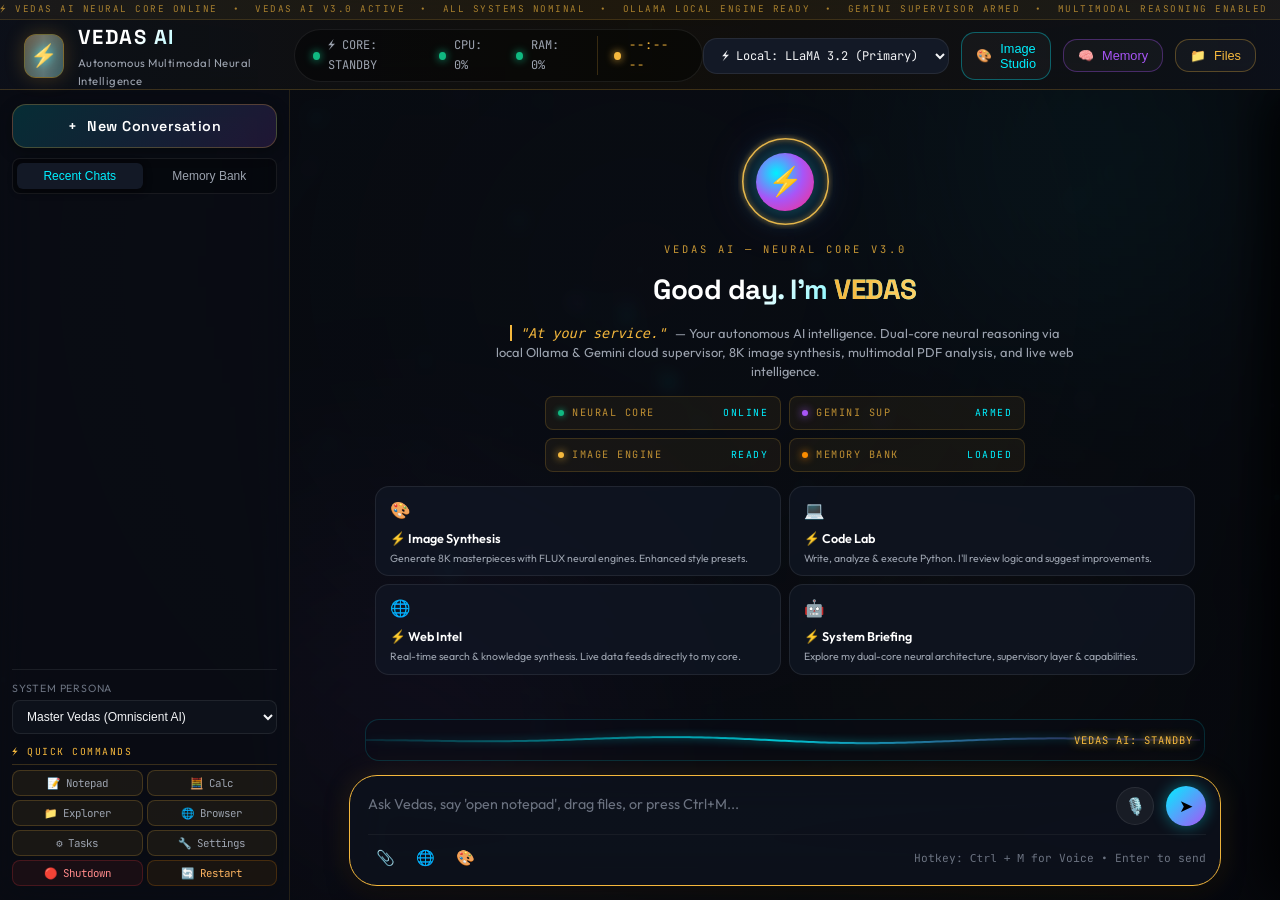
==== commit 833e2157: "Add files via upload" ====
--- a/static/index.html
+++ b/static/index.html
@@ -3,7 +3,7 @@
 <head>
   <meta charset="UTF-8">
   <meta name="viewport" content="width=device-width, initial-scale=1.0">
-  <title>VEDAS AI</title>
+  <title>VEDAS AI — Neural Core</title>
   <meta name="description" content="Vedas AI — Advanced Autonomous Intelligence Operating System powered by Local Ollama & Gemini Supervisor.">
   <link rel="stylesheet" href="/static/css/style.css">
   <link rel="icon" href="data:image/svg+xml,<svg xmlns=%22http://www.w3.org/2000/svg%22 viewBox=%220 0 100 100%22><text y=%22.9em%22 font-size=%2290%22>⚡</text></svg>">
@@ -14,27 +14,57 @@
   <canvas id="particles-canvas"></canvas>
   <div class="ambient-glow ambient-glow-1"></div>
   <div class="ambient-glow ambient-glow-2"></div>
+  <div class="ambient-glow ambient-glow-gold"></div>
+
+  <!-- HUD Scan Lines -->
+  <div class="jarvis-scanlines" aria-hidden="true"></div>
+  <div class="jarvis-grid-overlay" aria-hidden="true"></div>
+
+  <!-- JARVIS Boot Banner (shown briefly on load) -->
+  <div id="jarvis-boot-screen" aria-live="polite">
+    <div class="jarvis-boot-inner">
+      <div class="jarvis-boot-logo">⚡</div>
+      <div class="jarvis-boot-title">VEDAS AI</div>
+      <div class="jarvis-boot-sub">Autonomous Intelligence System</div>
+      <div class="jarvis-boot-bar"><div class="jarvis-boot-fill" id="jarvis-boot-fill"></div></div>
+      <div class="jarvis-boot-status" id="jarvis-boot-status">Initializing neural matrices...</div>
+    </div>
+  </div>
+
+  <!-- JARVIS Hologram Overlay (appears when speaking) -->
+  <div id="hologram-overlay">
+    <div id="hologram-container">
+      <canvas id="hologram-canvas"></canvas>
+    </div>
+  </div>
 
   <!-- Master App Container -->
   <div id="app-container">
 
     <!-- Top Futuristic HUD -->
     <header id="top-hud">
+      <!-- JARVIS Ticker Line -->
+      <div class="jarvis-ticker-strip" aria-hidden="true">
+        <div class="jarvis-ticker-content" id="jarvis-ticker">
+          ⚡ VEDAS AI NEURAL CORE ONLINE &nbsp;•&nbsp; VEDAS AI v3.0 ACTIVE &nbsp;•&nbsp; ALL SYSTEMS NOMINAL &nbsp;•&nbsp; OLLAMA LOCAL ENGINE READY &nbsp;•&nbsp; GEMINI SUPERVISOR ARMED &nbsp;•&nbsp; MULTIMODAL REASONING ENABLED &nbsp;•&nbsp; MEMORY BANK ONLINE &nbsp;•&nbsp; IMAGE SYNTHESIS ENGINE READY &nbsp;•
+        </div>
+      </div>
+
       <div class="brand-section">
         <div class="brand-logo-badge">
           <span class="brand-icon">⚡</span>
         </div>
         <div class="brand-meta">
           <h1>VEDAS AI</h1>
-          <div class="brand-subtitle">Autonomous Multimodal Intelligence</div>
+          <div class="brand-subtitle">Autonomous Multimodal Neural Intelligence</div>
         </div>
       </div>
 
       <!-- Center Telemetry & Health Gauges -->
       <div class="hud-telemetry">
-        <div class="telemetry-chip">
+        <div class="telemetry-chip" id="hud-ollama-chip" onclick="restartOllamaService()" style="cursor:pointer;" title="⚡ Click to Reconnect / Verify Local Ollama">
           <span id="hud-ollama-dot" class="status-dot"></span>
-          <span id="hud-ollama-text">OLLAMA: STANDBY</span>
+          <span id="hud-ollama-text">⚡ CORE: STANDBY</span>
         </div>
         <div class="telemetry-chip">
           <span class="status-dot"></span>
@@ -44,22 +74,32 @@
           <span class="status-dot"></span>
           <span id="hud-ram">RAM: 0%</span>
         </div>
+        <div class="telemetry-chip jarvis-time-chip">
+          <span class="status-dot jarvis-dot-gold"></span>
+          <span id="hud-time" class="jarvis-time-display">--:-- --</span>
+        </div>
       </div>
 
       <!-- Right HUD Controls -->
       <div class="hud-actions">
         <select id="model-selector" class="model-badge-select" title="Active Intelligence Core">
-          <option value="llama3.2:latest">⚡ Local: llama3.2 (Primary)</option>
-          <option value="llama3:latest">⚡ Local: llama3</option>
-          <option value="gemini-3.6-flash">☁️ Cloud: Gemini 3.6 Flash</option>
-          <option value="gemini-3.5-flash">☁️ Cloud: Gemini 3.5 Flash</option>
-          <option value="gemini-3.1-pro-preview">☁️ Cloud: Gemini 3.1 Pro</option>
+          <option value="llama3.2:latest">⚡ Local: LLaMA 3.2 (Primary)</option>
+          <option value="llama3:latest">⚡ Local: LLaMA 3</option>
+          <option value="qwen2.5:7b">⚡ Local: Qwen 2.5 7B</option>
+          <option value="phi4:latest">⚡ Local: Phi-4</option>
+          <option value="gemini-3.7-flash">⚡ Cloud: Gemini 3.7 Flash</option>
+          <option value="gemini-3.6-flash">⚡ Cloud: Gemini 3.6 Flash</option>
+          <option value="gemini-3.5-flash">⚡ Cloud: Gemini 3.5 Flash</option>
+          <option value="gemini-3.1-pro-preview">⚡ Cloud: Gemini 3.1 Pro</option>
         </select>
-        <button class="hud-btn" id="studio-open-btn" onclick="openImageStudio()" title="Open Image Generation Studio">
+        <button class="hud-btn jarvis-btn-image" id="studio-open-btn" onclick="openImageStudio()" title="Open Image Generation Studio">
           <span>🎨</span> Image Studio
         </button>
-        <button class="hud-btn" onclick="openMemoryStudio()" title="Open Memory Bank Core">
+        <button class="hud-btn jarvis-btn-memory" onclick="openMemoryStudio()" title="Open Memory Bank Core">
           <span>🧠</span> Memory
+        </button>
+        <button class="hud-btn" id="files-open-btn" onclick="openFileManager()" title="Open File & Folder Manager">
+          <span>📁</span> Files
         </button>
       </div>
     </header>
@@ -97,6 +137,21 @@
               <option value="sarcastic_genius">Sarcastic Genius (Witty)</option>
             </select>
           </div>
+
+          <!-- System Commands Quick Panel -->
+          <div class="sys-cmds-panel">
+            <div class="sys-cmds-label">⚡ QUICK COMMANDS</div>
+            <div class="sys-cmds-grid">
+              <button class="sys-cmd-btn" onclick="runSysCmd('open notepad')" title="Open Notepad">📝 Notepad</button>
+              <button class="sys-cmd-btn" onclick="runSysCmd('open calculator')" title="Open Calculator">🧮 Calc</button>
+              <button class="sys-cmd-btn" onclick="runSysCmd('open explorer')" title="Open File Explorer">📁 Explorer</button>
+              <button class="sys-cmd-btn" onclick="runSysCmd('open chrome')" title="Open Browser">🌐 Browser</button>
+              <button class="sys-cmd-btn" onclick="runSysCmd('open task manager')" title="Task Manager">⚙️ Tasks</button>
+              <button class="sys-cmd-btn" onclick="runSysCmd('open settings')" title="Settings">🔧 Settings</button>
+              <button class="sys-cmd-btn sys-cmd-danger" onclick="confirmShutdown()" title="Shutdown System">🔴 Shutdown</button>
+              <button class="sys-cmd-btn sys-cmd-warning" onclick="confirmRestart()" title="Restart System">🔄 Restart</button>
+            </div>
+          </div>
         </div>
       </aside>
 
@@ -105,44 +160,63 @@
 
         <!-- Welcome Hero View (When conversation empty) -->
         <div id="welcome-hero">
-          <div class="hero-orb">⚡</div>
-          <h2 class="hero-title">Hello, I am Vedas</h2>
+          <!-- JARVIS HUD Data Ring -->
+          <div class="jarvis-hero-ring" aria-hidden="true">
+            <div class="jarvis-ring-inner">
+              <div class="hero-orb">⚡</div>
+            </div>
+            <svg class="jarvis-ring-svg" viewBox="0 0 200 200" aria-hidden="true">
+              <circle cx="100" cy="100" r="90" class="jarvis-ring-track"/>
+              <circle cx="100" cy="100" r="90" class="jarvis-ring-progress" id="jarvis-ring-progress"/>
+            </svg>
+          </div>
+
+          <div class="jarvis-hero-label" aria-label="VEDAS AI status">VEDAS AI — NEURAL CORE v3.0</div>
+          <h2 class="hero-title">Good day. I'm <span class="jarvis-name-highlight">VEDAS</span></h2>
           <p class="hero-tagline">
-            Your autonomous intelligence workstation. Powered primarily by local Ollama cores with Gemini cloud supervisor, high-res neural art synthesis, and PDF/multimodal analysis.
+            <span class="jarvis-quote">"At your service."</span> — Your autonomous AI intelligence. Dual-core neural reasoning via local Ollama & Gemini cloud supervisor, 8K image synthesis, multimodal PDF analysis, and live web intelligence.
           </p>
+
+          <!-- JARVIS Status Grid -->
+          <div class="jarvis-status-grid">
+            <div class="jarvis-stat-chip"><span class="jarvis-stat-dot"></span> NEURAL CORE <span class="jarvis-stat-val" id="hero-core-status">ONLINE</span></div>
+            <div class="jarvis-stat-chip"><span class="jarvis-stat-dot jarvis-dot-purple"></span> GEMINI SUP <span class="jarvis-stat-val">ARMED</span></div>
+            <div class="jarvis-stat-chip"><span class="jarvis-stat-dot jarvis-dot-gold"></span> IMAGE ENGINE <span class="jarvis-stat-val">READY</span></div>
+            <div class="jarvis-stat-chip"><span class="jarvis-stat-dot jarvis-dot-amber"></span> MEMORY BANK <span class="jarvis-stat-val">LOADED</span></div>
+          </div>
 
           <!-- Quick Action Prompts Grid -->
           <div class="quick-prompts-grid">
             <div class="quick-card" data-prompt="/image a futuristic cybernetic city with flying holographic vehicles, 8k cinematic lighting">
               <div class="quick-card-icon">🎨</div>
-              <div class="quick-card-title">AI Image Studio</div>
-              <div class="quick-card-desc">Generate 8k high-res art with FLUX neural engines.</div>
+              <div class="quick-card-title">⚡ Image Synthesis</div>
+              <div class="quick-card-desc">Generate 8K masterpieces with FLUX neural engines. Enhanced style presets.</div>
             </div>
             <div class="quick-card" data-prompt="Analyze how an AI assistant handles multi-modal reasoning and write a Python demonstration with tests.">
               <div class="quick-card-icon">💻</div>
-              <div class="quick-card-title">Code Lab Sandbox</div>
-              <div class="quick-card-desc">Write, analyze, and execute Python code in real-time.</div>
+              <div class="quick-card-title">⚡ Code Lab</div>
+              <div class="quick-card-desc">Write, analyze & execute Python. I'll review logic and suggest improvements.</div>
             </div>
             <div class="quick-card" data-prompt="Search for latest breakthroughs in quantum computing and summarize the top findings.">
               <div class="quick-card-icon">🌐</div>
-              <div class="quick-card-title">Live Web Intelligence</div>
-              <div class="quick-card-desc">Perform real-time web lookups & knowledge card synthesis.</div>
+              <div class="quick-card-title">⚡ Web Intel</div>
+              <div class="quick-card-desc">Real-time search & knowledge synthesis. Live data feeds directly to my core.</div>
             </div>
             <div class="quick-card" data-prompt="Please explain how Vedas AI architecture integrates local Ollama and cloud Gemini.">
-              <div class="quick-card-icon">⚡</div>
-              <div class="quick-card-title">Architecture Insight</div>
-              <div class="quick-card-desc">Deep-dive into dual-core intelligence & supervisory alerts.</div>
+              <div class="quick-card-icon">🤖</div>
+              <div class="quick-card-title">⚡ System Briefing</div>
+              <div class="quick-card-desc">Explore my dual-core neural architecture, supervisory layer & capabilities.</div>
             </div>
           </div>
         </div>
 
         <!-- Dynamic Chat Messages Stream -->
-        <div id="chat-messages-container"></div>
+        <div id="chat-messages-container" style="display:none;"></div>
 
         <!-- Glowing Audio Waveform Visualizer -->
         <div id="waveform-container">
           <canvas id="waveform-canvas"></canvas>
-          <span id="waveform-status-text" class="waveform-indicator-label">VEDAS: IDLE</span>
+          <span id="waveform-status-text" class="waveform-indicator-label">VEDAS AI: STANDBY</span>
         </div>
 
         <!-- Master Chat Input Dock -->
@@ -153,7 +227,7 @@
           <!-- Glass Input Box -->
           <div class="input-glass-box">
             <div class="input-row-main">
-              <textarea id="chat-input" rows="1" placeholder="Ask Vedas, drag & drop PDFs/photos, or press Ctrl+M / say 'Hello Vedas'..." autofocus></textarea>
+              <textarea id="chat-input" rows="1" placeholder="Ask Vedas, say 'open notepad', drag files, or press Ctrl+M..." autofocus></textarea>
               <button class="mic-action-btn" id="mic-btn" title="Voice Input [Hotkey: Ctrl+M or Alt+V]">
                 🎙️
               </button>
@@ -188,7 +262,7 @@
       <!-- Drawer Backdrop Overlay -->
       <div id="drawer-backdrop" onclick="closeSideCanvas()"></div>
 
-      <!-- Right Side Drawer: Image Studio / Memory Studio -->
+      <!-- Right Side Drawer: Image Studio / Memory Studio / File Manager -->
       <div id="side-canvas">
         <div class="drawer-header">
           <div class="drawer-title" id="side-canvas-title">🎨 AI Image Studio</div>
@@ -206,12 +280,39 @@
     <img id="lightbox-img" src="" alt="Fullscreen Render">
   </div>
 
+  <!-- Shutdown Confirmation Dialog -->
+  <div id="shutdown-confirm-modal" onclick="if(event.target===this)closeShutdownModal()">
+    <div class="confirm-modal-box">
+      <div class="confirm-modal-icon">⚠️</div>
+      <div class="confirm-modal-title">Confirm Shutdown</div>
+      <div class="confirm-modal-desc">System will shutdown in 5 seconds. This cannot be undone immediately.</div>
+      <div class="confirm-modal-actions">
+        <button class="confirm-btn-danger" onclick="executeShutdown()">🔴 Shutdown Now</button>
+        <button class="confirm-btn-cancel" onclick="closeShutdownModal()">Cancel</button>
+      </div>
+    </div>
+  </div>
+
+  <!-- Restart Confirmation Dialog -->
+  <div id="restart-confirm-modal" onclick="if(event.target===this)closeRestartModal()">
+    <div class="confirm-modal-box restart-modal-box">
+      <div class="confirm-modal-icon">🔄</div>
+      <div class="confirm-modal-title restart-modal-title">Confirm Restart</div>
+      <div class="confirm-modal-desc">System will reboot in 5 seconds. Save any ongoing work before proceeding.</div>
+      <div class="confirm-modal-actions">
+        <button class="confirm-btn-warning" onclick="executeRestart()">🔄 Restart Now</button>
+        <button class="confirm-btn-cancel" onclick="closeRestartModal()">Cancel</button>
+      </div>
+    </div>
+  </div>
+
   <!-- Toast Notification System -->
   <div id="toast-container"></div>
 
   <!-- Scripts -->
   <script src="/static/js/particles.js"></script>
   <script src="/static/js/waveform.js"></script>
+  <script src="/static/js/hologram.js"></script>
   <script src="/static/js/app.js"></script>
 </body>
 </html>
--- a/static/css/style.css
+++ b/static/css/style.css
@@ -31,6 +31,16 @@
   --amber-neon: #f59e0b;
   --amber-glow: rgba(245, 158, 11, 0.4);
 
+  /* JARVIS Gold / Iron Man Color Scheme */
+  --jarvis-gold: #f5b83d;
+  --jarvis-gold-bright: #ffd166;
+  --jarvis-gold-glow: rgba(245, 184, 61, 0.45);
+  --jarvis-amber: #fb8c00;
+  --jarvis-amber-glow: rgba(251, 140, 0, 0.4);
+  --jarvis-blue: #0df4ff;
+  --jarvis-red: #ff3c3c;
+  --jarvis-red-glow: rgba(255, 60, 60, 0.4);
+
   /* Text Colors */
   --text-main: #f3f4f6;
   --text-muted: #9ca3af;
@@ -46,6 +56,7 @@
   --shadow-glass: 0 8px 32px 0 rgba(0, 0, 0, 0.5);
   --shadow-glow-cyan: 0 0 25px rgba(0, 240, 255, 0.25);
   --shadow-glow-purple: 0 0 25px rgba(168, 85, 247, 0.25);
+  --shadow-glow-gold: 0 0 25px rgba(245, 184, 61, 0.35);
   --shadow-card: 0 10px 30px -10px rgba(0, 0, 0, 0.7);
 
   /* Layout */
@@ -135,6 +146,15 @@
   background: radial-gradient(circle, var(--purple-neon) 0%, transparent 70%);
   animation-delay: -6s;
 }
+.ambient-glow-gold {
+  width: 380px;
+  height: 380px;
+  bottom: 40px;
+  right: 8%;
+  background: radial-gradient(circle, var(--jarvis-gold) 0%, transparent 70%);
+  opacity: 0.14;
+  animation-delay: -3s;
+}
 
 @keyframes floatAmbient {
   0% { transform: translate(0, 0) scale(1); }
@@ -180,12 +200,12 @@
   width: 44px;
   height: 44px;
   border-radius: 12px;
-  background: linear-gradient(135deg, rgba(0, 240, 255, 0.2), rgba(168, 85, 247, 0.2));
-  border: 1px solid var(--border-glow);
+  background: linear-gradient(135deg, rgba(245, 184, 61, 0.22), rgba(0, 240, 255, 0.18));
+  border: 1px solid rgba(245, 184, 61, 0.4);
   display: flex;
   align-items: center;
   justify-content: center;
-  box-shadow: 0 0 20px rgba(0, 240, 255, 0.2);
+  box-shadow: 0 0 20px rgba(245, 184, 61, 0.22);
   position: relative;
   overflow: hidden;
 }
@@ -268,6 +288,17 @@
 .status-dot.danger {
   background: var(--pink-neon);
   box-shadow: 0 0 8px var(--pink-neon);
+}
+
+.status-dot.inferring {
+  background: var(--cyan-neon);
+  box-shadow: 0 0 10px var(--cyan-neon), 0 0 16px var(--emerald-neon);
+  animation: pulseInferring 0.7s infinite alternate;
+}
+
+@keyframes pulseInferring {
+  0% { opacity: 0.6; transform: scale(0.85); }
+  100% { opacity: 1; transform: scale(1.35); box-shadow: 0 0 14px var(--cyan-neon), 0 0 22px var(--emerald-neon); }
 }
 
 @keyframes pulseDot {
@@ -326,7 +357,8 @@
 #main-workspace {
   flex: 1;
   display: flex;
-  height: calc(100vh - var(--header-height));
+  min-height: 0;
+  height: calc(100vh - var(--header-height) - 20px);
   overflow: hidden;
   position: relative;
 }
@@ -342,10 +374,12 @@
   backdrop-filter: blur(20px);
   display: flex;
   flex-direction: column;
-  padding: 16px;
-  gap: 16px;
+  padding: 14px 12px;
+  gap: 10px;
   z-index: 10;
   transition: transform var(--transition-smooth);
+  overflow-y: auto;
+  overflow-x: hidden;
 }
 
 .sidebar-new-chat-btn {
@@ -407,11 +441,13 @@
 
 /* Scrollable Container */
 .sidebar-content-area {
-  flex: 1;
+  flex: 1 1 auto;
+  min-height: 48px;
+  max-height: 30vh;
   overflow-y: auto;
   display: flex;
   flex-direction: column;
-  gap: 8px;
+  gap: 6px;
 }
 
 /* Session Item */
@@ -466,10 +502,12 @@
 /* Sidebar Footer (Persona & Diagnostics) */
 .sidebar-footer {
   border-top: 1px solid var(--border-subtle);
-  padding-top: 12px;
+  padding-top: 10px;
   display: flex;
   flex-direction: column;
-  gap: 8px;
+  gap: 6px;
+  flex-shrink: 0;
+  margin-top: auto;
 }
 
 .persona-select-container {
@@ -505,6 +543,8 @@
   display: flex;
   flex-direction: column;
   height: 100%;
+  min-height: 0;
+  min-width: 0;
   position: relative;
   overflow: hidden;
   background: transparent;
@@ -512,40 +552,49 @@
 
 /* Welcome Hero Screen - Perfectly Centered & Never Cut Off */
 #welcome-hero {
-  flex: 1;
+  flex: 1 1 auto;
+  min-height: 0;
+  width: 100%;
+  max-width: 860px;
+  margin: 0 auto;
+  padding: 14px 20px;
+  text-align: center;
   display: flex;
   flex-direction: column;
   align-items: center;
-  justify-content: center;
-  padding: 20px 30px;
-  text-align: center;
-  gap: 18px;
-  max-width: 820px;
-  margin: auto;
+  gap: 10px;
   overflow-y: auto;
+  overflow-x: hidden;
+}
+
+#welcome-hero::before,
+#welcome-hero::after {
+  content: '';
+  margin: auto 0;
+  pointer-events: none;
 }
 
 .hero-orb {
-  width: 75px;
-  height: 75px;
+  width: 58px;
+  height: 58px;
   border-radius: 50%;
   background: radial-gradient(circle at 35% 35%, #00f0ff, #a855f7, #ff2a85);
-  box-shadow: 0 0 40px rgba(0, 240, 255, 0.4), 0 0 80px rgba(168, 85, 247, 0.2);
+  box-shadow: 0 0 30px rgba(0, 240, 255, 0.4), 0 0 60px rgba(168, 85, 247, 0.2);
   display: flex;
   align-items: center;
   justify-content: center;
-  font-size: 36px;
+  font-size: 28px;
   animation: orbPulse 6s infinite alternate ease-in-out;
 }
 
 @keyframes orbPulse {
-  0% { transform: scale(0.95); box-shadow: 0 0 35px rgba(0, 240, 255, 0.3); }
-  100% { transform: scale(1.05); box-shadow: 0 0 60px rgba(168, 85, 247, 0.5), 0 0 100px rgba(0, 240, 255, 0.3); }
+  0% { transform: scale(0.95); box-shadow: 0 0 25px rgba(0, 240, 255, 0.3); }
+  100% { transform: scale(1.05); box-shadow: 0 0 45px rgba(168, 85, 247, 0.5), 0 0 80px rgba(0, 240, 255, 0.3); }
 }
 
 .hero-title {
   font-family: var(--font-display);
-  font-size: 2.2rem;
+  font-size: 1.85rem;
   font-weight: 800;
   letter-spacing: -0.5px;
   background: linear-gradient(135deg, #ffffff 40%, var(--cyan-neon) 100%);
@@ -555,30 +604,30 @@
 
 .hero-tagline {
   color: var(--text-muted);
-  font-size: 0.95rem;
+  font-size: 0.86rem;
   max-width: 580px;
-  line-height: 1.6;
+  line-height: 1.5;
 }
 
 .quick-prompts-grid {
   display: grid;
   grid-template-columns: repeat(2, 1fr);
-  gap: 12px;
+  gap: 8px;
   width: 100%;
-  margin-top: 6px;
+  margin-top: 4px;
 }
 
 .quick-card {
   background: var(--bg-card);
   border: 1px solid var(--border-subtle);
   border-radius: var(--radius-md);
-  padding: 14px 16px;
+  padding: 10px 14px;
   text-align: left;
   cursor: pointer;
   transition: var(--transition-smooth);
   display: flex;
   flex-direction: column;
-  gap: 4px;
+  gap: 3px;
   position: relative;
   overflow: hidden;
 }
@@ -607,26 +656,28 @@
 }
 
 .quick-card-icon {
-  font-size: 1.2rem;
-  margin-bottom: 2px;
+  font-size: 1.1rem;
+  margin-bottom: 1px;
 }
 
 .quick-card-title {
   font-weight: 600;
-  font-size: 0.88rem;
+  font-size: 0.84rem;
   color: var(--text-highlight);
 }
 
 .quick-card-desc {
-  font-size: 0.72rem;
+  font-size: 0.7rem;
   color: var(--text-muted);
+  line-height: 1.4;
 }
 
 /* Chat Messages Stream */
 #chat-messages-container {
   flex: 1;
+  min-height: 0;
   overflow-y: auto;
-  padding: 24px 30px;
+  padding: 20px 24px;
   display: flex;
   flex-direction: column;
   gap: 20px;
@@ -710,6 +761,90 @@
   background: rgba(0, 240, 255, 0.1);
   color: var(--cyan-neon);
   border: 1px solid rgba(0, 240, 255, 0.2);
+}
+
+.ai-meta-tag.ollama-active-badge {
+  background: rgba(16, 185, 129, 0.15);
+  color: #10b981;
+  border-color: rgba(16, 185, 129, 0.45);
+  box-shadow: 0 0 10px rgba(16, 185, 129, 0.25);
+  animation: ollamaBadgeGlow 2.5s infinite alternate ease-in-out;
+}
+
+@keyframes ollamaBadgeGlow {
+  0% { border-color: rgba(16, 185, 129, 0.35); box-shadow: 0 0 6px rgba(16, 185, 129, 0.2); }
+  100% { border-color: rgba(0, 240, 255, 0.6); box-shadow: 0 0 14px rgba(0, 240, 255, 0.4); }
+}
+
+.avatar-badge.animated-avatar {
+  background: linear-gradient(135deg, rgba(0, 240, 255, 0.25), rgba(16, 185, 129, 0.35));
+  border: 1px solid var(--cyan-neon);
+  box-shadow: 0 0 12px rgba(0, 240, 255, 0.45);
+  animation: avatarGlow 2s infinite alternate ease-in-out;
+}
+
+@keyframes avatarGlow {
+  0% { box-shadow: 0 0 8px rgba(0, 240, 255, 0.3); transform: scale(1); }
+  100% { box-shadow: 0 0 18px rgba(16, 185, 129, 0.6); transform: scale(1.05); }
+}
+
+/* Thinking Indicator Bubble */
+.thinking-bubble {
+  background: rgba(10, 15, 26, 0.85) !important;
+  border: 1px dashed rgba(0, 240, 255, 0.45) !important;
+  box-shadow: 0 0 16px rgba(0, 240, 255, 0.15) !important;
+}
+
+.thinking-pulse-wrapper {
+  display: flex;
+  align-items: center;
+  gap: 12px;
+  padding: 8px 4px 4px 4px;
+}
+
+.thinking-spinner {
+  width: 18px;
+  height: 18px;
+  border: 2px solid rgba(0, 240, 255, 0.2);
+  border-top-color: var(--cyan-neon);
+  border-right-color: #10b981;
+  border-radius: 50%;
+  animation: spin 0.75s linear infinite;
+  flex-shrink: 0;
+}
+
+.thinking-details {
+  font-family: var(--font-mono);
+  font-size: 0.82rem;
+  color: var(--cyan-neon);
+  display: flex;
+  align-items: center;
+}
+
+.thinking-dots-anim span {
+  animation: blinkDots 1.4s infinite both;
+  font-weight: bold;
+}
+.thinking-dots-anim span:nth-child(2) { animation-delay: 0.2s; }
+.thinking-dots-anim span:nth-child(3) { animation-delay: 0.4s; }
+
+@keyframes blinkDots {
+  0%, 80%, 100% { opacity: 0; }
+  40% { opacity: 1; }
+}
+
+/* Blinking Typewriter Cursor */
+.typing-cursor {
+  display: inline-block;
+  margin-left: 2px;
+  color: var(--cyan-neon);
+  font-weight: bold;
+  animation: blinkCursor 0.8s infinite;
+}
+
+@keyframes blinkCursor {
+  0%, 100% { opacity: 1; text-shadow: 0 0 6px var(--cyan-neon); }
+  50% { opacity: 0; }
 }
 
 .tts-bubble-btn {
@@ -871,7 +1006,7 @@
    Waveform Canvas Bar
    ========================================================================== */
 #waveform-container {
-  height: 50px;
+  height: 42px;
   width: 100%;
   max-width: 880px;
   margin: 0 auto;
@@ -879,6 +1014,7 @@
   display: flex;
   align-items: center;
   position: relative;
+  flex-shrink: 0;
 }
 
 #waveform-canvas {
@@ -903,12 +1039,13 @@
    Input Dock & Controls
    ========================================================================== */
 #input-dock {
-  padding: 10px 24px 18px 24px;
+  padding: 6px 24px 14px 24px;
   width: 100%;
   max-width: 920px;
   margin: 0 auto;
   position: relative;
   z-index: 10;
+  flex-shrink: 0;
 }
 
 /* File Attachment Chips Tray */
@@ -1639,4 +1776,961 @@
   #side-canvas {
     width: 100vw;
   }
-}
+  #hologram-container {
+    width: 118px;
+    height: 118px;
+  }
+}
+
+/* ==========================================================================
+   JARVIS HOLOGRAM OVERLAY
+   ========================================================================== */
+#hologram-overlay {
+  position: fixed;
+  bottom: 92px;
+  right: 24px;
+  z-index: 200;
+  pointer-events: none;
+  display: flex;
+  align-items: flex-end;
+  justify-content: flex-end;
+}
+
+#hologram-container {
+  width: 132px;
+  height: 132px;
+  display: none;
+  align-items: center;
+  justify-content: center;
+  position: relative;
+  opacity: 0;
+  transform: scale(0.86);
+  transition: opacity 0.22s ease, transform 0.22s cubic-bezier(0.22, 1, 0.36, 1);
+  filter: drop-shadow(0 0 14px rgba(245, 184, 61, 0.35));
+}
+
+#hologram-container.visible {
+  display: flex;
+}
+
+#hologram-canvas {
+  width: 100%;
+  height: 100%;
+  display: block;
+}
+
+/* ==========================================================================
+   SYSTEM COMMANDS PANEL (SIDEBAR)
+   ========================================================================== */
+.sys-cmds-panel {
+  margin-top: 4px;
+  display: flex;
+  flex-direction: column;
+  gap: 5px;
+}
+
+.sys-cmds-label {
+  font-size: 0.65rem;
+  font-family: var(--font-mono);
+  color: var(--jarvis-gold);
+  text-transform: uppercase;
+  letter-spacing: 1.5px;
+  padding-bottom: 2px;
+  border-bottom: 1px solid rgba(245, 184, 61, 0.2);
+}
+
+.sys-cmds-grid {
+  display: grid;
+  grid-template-columns: repeat(2, 1fr);
+  gap: 4px;
+}
+
+.sys-cmd-btn {
+  background: rgba(245, 184, 61, 0.07);
+  border: 1px solid rgba(245, 184, 61, 0.2);
+  color: var(--text-muted);
+  padding: 5px 4px;
+  border-radius: var(--radius-sm);
+  font-size: 0.72rem;
+  font-family: var(--font-mono);
+  cursor: pointer;
+  transition: var(--transition-fast);
+  text-align: center;
+  white-space: nowrap;
+  overflow: hidden;
+  text-overflow: ellipsis;
+}
+
+.sys-cmd-btn:hover {
+  background: rgba(245, 184, 61, 0.18);
+  border-color: var(--jarvis-gold);
+  color: var(--jarvis-gold);
+  transform: translateY(-1px);
+  box-shadow: 0 0 12px rgba(245, 184, 61, 0.2);
+}
+
+.sys-cmd-btn.sys-cmd-danger {
+  background: rgba(255, 60, 60, 0.07);
+  border-color: rgba(255, 60, 60, 0.2);
+  color: #ff8a8a;
+}
+
+.sys-cmd-btn.sys-cmd-danger:hover {
+  background: rgba(255, 60, 60, 0.18);
+  border-color: var(--jarvis-red);
+  color: var(--jarvis-red);
+  box-shadow: 0 0 12px var(--jarvis-red-glow);
+}
+
+.sys-cmd-btn.sys-cmd-warning {
+  background: rgba(251, 140, 0, 0.07);
+  border-color: rgba(251, 140, 0, 0.2);
+  color: #fbb360;
+}
+
+.sys-cmd-btn.sys-cmd-warning:hover {
+  background: rgba(251, 140, 0, 0.18);
+  border-color: var(--jarvis-amber);
+  color: var(--jarvis-amber);
+  box-shadow: 0 0 12px var(--jarvis-amber-glow);
+}
+
+/* ==========================================================================
+   SHUTDOWN & RESTART CONFIRMATION MODALS
+   ========================================================================== */
+#shutdown-confirm-modal,
+#restart-confirm-modal {
+  position: fixed;
+  inset: 0;
+  background: rgba(0, 0, 0, 0.85);
+  backdrop-filter: blur(16px);
+  z-index: 500;
+  display: none;
+  align-items: center;
+  justify-content: center;
+}
+
+#shutdown-confirm-modal.open,
+#restart-confirm-modal.open {
+  display: flex;
+  animation: toastIn 0.25s ease forwards;
+}
+
+.confirm-modal-box {
+  background: rgba(14, 19, 31, 0.98);
+  border: 1px solid rgba(255, 60, 60, 0.4);
+  border-radius: var(--radius-xl);
+  padding: 36px 40px;
+  max-width: 400px;
+  width: 90%;
+  text-align: center;
+  box-shadow: 0 0 60px rgba(255, 60, 60, 0.3);
+  display: flex;
+  flex-direction: column;
+  align-items: center;
+  gap: 16px;
+}
+
+.restart-modal-box {
+  border-color: rgba(251, 140, 0, 0.45);
+  box-shadow: 0 0 60px rgba(251, 140, 0, 0.25);
+}
+
+.confirm-modal-icon {
+  font-size: 3rem;
+  animation: orbPulse 2s infinite;
+}
+
+.confirm-modal-title {
+  font-family: var(--font-display);
+  font-size: 1.4rem;
+  font-weight: 800;
+  color: var(--jarvis-red);
+  text-shadow: 0 0 20px rgba(255, 60, 60, 0.5);
+}
+
+.restart-modal-title {
+  color: var(--jarvis-amber);
+  text-shadow: 0 0 20px rgba(251, 140, 0, 0.6);
+}
+
+.confirm-modal-desc {
+  font-size: 0.9rem;
+  color: var(--text-muted);
+  line-height: 1.6;
+}
+
+.confirm-modal-actions {
+  display: flex;
+  gap: 12px;
+  margin-top: 8px;
+}
+
+.confirm-btn-danger {
+  background: linear-gradient(135deg, #ff3c3c, #cc0000);
+  border: none;
+  color: #fff;
+  padding: 12px 24px;
+  border-radius: var(--radius-md);
+  font-weight: 700;
+  font-family: var(--font-display);
+  cursor: pointer;
+  transition: var(--transition-bounce);
+  box-shadow: 0 0 20px rgba(255, 60, 60, 0.4);
+}
+
+.confirm-btn-danger:hover {
+  transform: translateY(-2px);
+  box-shadow: 0 0 30px rgba(255, 60, 60, 0.7);
+}
+
+.confirm-btn-warning {
+  background: linear-gradient(135deg, #fb8c00, #d97706);
+  border: none;
+  color: #fff;
+  padding: 12px 24px;
+  border-radius: var(--radius-md);
+  font-weight: 700;
+  font-family: var(--font-display);
+  cursor: pointer;
+  transition: var(--transition-bounce);
+  box-shadow: 0 0 20px rgba(251, 140, 0, 0.4);
+}
+
+.confirm-btn-warning:hover {
+  transform: translateY(-2px);
+  box-shadow: 0 0 30px rgba(251, 140, 0, 0.7);
+}
+
+.confirm-btn-cancel {
+  background: var(--bg-glass);
+  border: 1px solid var(--border-subtle);
+  color: var(--text-muted);
+  padding: 12px 24px;
+  border-radius: var(--radius-md);
+  font-weight: 600;
+  font-family: var(--font-display);
+  cursor: pointer;
+  transition: var(--transition-fast);
+}
+
+.confirm-btn-cancel:hover {
+  background: var(--bg-glass-hover);
+  color: var(--text-main);
+}
+
+/* ==========================================================================
+   FILE MANAGER PANEL
+   ========================================================================== */
+.file-manager-toolbar {
+  display: flex;
+  align-items: center;
+  gap: 8px;
+  flex-wrap: wrap;
+}
+
+.fm-path-bar {
+  flex: 1;
+  background: rgba(7, 10, 17, 0.8);
+  border: 1px solid rgba(245, 184, 61, 0.25);
+  border-radius: var(--radius-sm);
+  padding: 7px 12px;
+  color: var(--jarvis-gold);
+  font-family: var(--font-mono);
+  font-size: 0.78rem;
+  outline: none;
+  min-width: 0;
+}
+
+.fm-path-bar:focus {
+  border-color: var(--jarvis-gold);
+  box-shadow: 0 0 10px var(--jarvis-gold-glow);
+}
+
+.fm-toolbar-btn {
+  background: rgba(245, 184, 61, 0.1);
+  border: 1px solid rgba(245, 184, 61, 0.25);
+  color: var(--jarvis-gold);
+  padding: 7px 12px;
+  border-radius: var(--radius-sm);
+  font-size: 0.8rem;
+  cursor: pointer;
+  transition: var(--transition-fast);
+  white-space: nowrap;
+}
+
+.fm-toolbar-btn:hover {
+  background: rgba(245, 184, 61, 0.22);
+  box-shadow: 0 0 10px var(--jarvis-gold-glow);
+}
+
+.fm-items-list {
+  display: flex;
+  flex-direction: column;
+  gap: 3px;
+  flex: 1;
+  overflow-y: auto;
+  min-height: 200px;
+}
+
+.fm-item {
+  display: flex;
+  align-items: center;
+  gap: 10px;
+  padding: 8px 12px;
+  border-radius: var(--radius-sm);
+  border: 1px solid transparent;
+  cursor: pointer;
+  transition: var(--transition-fast);
+  font-size: 0.83rem;
+}
+
+.fm-item:hover {
+  background: rgba(245, 184, 61, 0.07);
+  border-color: rgba(245, 184, 61, 0.2);
+  color: var(--jarvis-gold-bright);
+}
+
+.fm-item-icon {
+  font-size: 1rem;
+  flex-shrink: 0;
+  width: 20px;
+  text-align: center;
+}
+
+.fm-item-name {
+  flex: 1;
+  overflow: hidden;
+  text-overflow: ellipsis;
+  white-space: nowrap;
+  color: var(--text-main);
+}
+
+.fm-item-meta {
+  font-size: 0.7rem;
+  color: var(--text-dim);
+  font-family: var(--font-mono);
+  white-space: nowrap;
+}
+
+.fm-item-actions {
+  display: flex;
+  gap: 4px;
+  opacity: 0;
+  transition: var(--transition-fast);
+}
+
+.fm-item:hover .fm-item-actions {
+  opacity: 1;
+}
+
+.fm-action-btn {
+  background: none;
+  border: none;
+  color: var(--text-dim);
+  padding: 3px 5px;
+  border-radius: 4px;
+  cursor: pointer;
+  font-size: 0.75rem;
+  transition: var(--transition-fast);
+}
+
+.fm-action-btn:hover {
+  background: rgba(255, 255, 255, 0.1);
+  color: var(--cyan-neon);
+}
+
+.fm-action-btn.danger:hover {
+  background: rgba(255, 60, 60, 0.15);
+  color: var(--jarvis-red);
+}
+
+.fm-editor-area {
+  display: flex;
+  flex-direction: column;
+  gap: 10px;
+  flex: 1;
+}
+
+.fm-editor-header {
+  display: flex;
+  align-items: center;
+  justify-content: space-between;
+  padding: 8px 0;
+  border-bottom: 1px solid var(--border-subtle);
+}
+
+.fm-editor-filename {
+  font-family: var(--font-mono);
+  font-size: 0.82rem;
+  color: var(--jarvis-gold);
+  font-weight: 600;
+}
+
+.fm-editor-textarea {
+  flex: 1;
+  background: rgba(4, 6, 11, 0.9);
+  border: 1px solid rgba(245, 184, 61, 0.2);
+  border-radius: var(--radius-md);
+  padding: 14px;
+  color: #e5e7eb;
+  font-family: var(--font-mono);
+  font-size: 0.82rem;
+  line-height: 1.6;
+  resize: none;
+  outline: none;
+  min-height: 300px;
+  transition: var(--transition-fast);
+}
+
+.fm-editor-textarea:focus {
+  border-color: var(--jarvis-gold);
+  box-shadow: 0 0 15px var(--jarvis-gold-glow);
+}
+
+.fm-save-btn {
+  width: 100%;
+  padding: 11px 20px;
+  border-radius: var(--radius-md);
+  background: linear-gradient(135deg, var(--jarvis-gold), var(--jarvis-amber));
+  border: none;
+  color: #060911;
+  font-family: var(--font-display);
+  font-size: 0.92rem;
+  font-weight: 700;
+  cursor: pointer;
+  display: flex;
+  align-items: center;
+  justify-content: center;
+  gap: 8px;
+  box-shadow: 0 4px 20px var(--jarvis-gold-glow);
+  transition: var(--transition-bounce);
+}
+
+.fm-save-btn:hover {
+  transform: translateY(-2px);
+  box-shadow: 0 6px 28px var(--jarvis-gold-glow);
+}
+
+/* JARVIS-themed AI message bubble enhancement */
+.message-row.ai .message-bubble {
+  border-left: 2px solid rgba(245, 184, 61, 0.3);
+}
+
+/* JARVIS header accent */
+#top-hud {
+  border-bottom: 1px solid rgba(245, 184, 61, 0.15);
+  background: linear-gradient(90deg, rgba(13, 17, 26, 0.85) 0%, rgba(16, 19, 30, 0.75) 50%, rgba(13, 17, 26, 0.85) 100%);
+}
+
+/* HUD Files button with gold accent */
+#files-open-btn {
+  border-color: rgba(245, 184, 61, 0.3);
+  color: var(--jarvis-gold);
+}
+
+#files-open-btn:hover {
+  background: rgba(245, 184, 61, 0.1);
+  border-color: var(--jarvis-gold);
+  color: var(--jarvis-gold-bright);
+  box-shadow: 0 0 15px var(--jarvis-gold-glow);
+}
+
+/* ==========================================================================
+   JARVIS COMPREHENSIVE THEME — BOOT, SCAN-LINES, HUD ELEMENTS
+   ========================================================================== */
+
+/* ── JARVIS Boot Screen ── */
+#jarvis-boot-screen {
+  position: fixed;
+  inset: 0;
+  z-index: 9999;
+  background: #020509;
+  display: flex;
+  align-items: center;
+  justify-content: center;
+  flex-direction: column;
+  animation: bootFadeOut 0.6s ease 2.8s forwards;
+  pointer-events: none;
+}
+
+@keyframes bootFadeOut {
+  0% { opacity: 1; transform: scale(1); }
+  100% { opacity: 0; transform: scale(1.04); pointer-events: none; display: none; }
+}
+
+.jarvis-boot-inner {
+  display: flex;
+  flex-direction: column;
+  align-items: center;
+  gap: 14px;
+  text-align: center;
+}
+
+.jarvis-boot-logo {
+  font-size: 4rem;
+  filter: drop-shadow(0 0 30px var(--jarvis-gold));
+  animation: bootLogoPulse 0.6s infinite alternate;
+}
+
+@keyframes bootLogoPulse {
+  from { filter: drop-shadow(0 0 20px var(--jarvis-gold)); transform: scale(0.95); }
+  to   { filter: drop-shadow(0 0 50px #ffd166); transform: scale(1.05); }
+}
+
+.jarvis-boot-title {
+  font-family: var(--font-display);
+  font-size: 3rem;
+  font-weight: 800;
+  letter-spacing: 10px;
+  background: linear-gradient(90deg, var(--jarvis-gold), #ffffff, var(--jarvis-gold));
+  background-size: 200% auto;
+  -webkit-background-clip: text;
+  -webkit-text-fill-color: transparent;
+  animation: bootTitleShimmer 1.5s linear infinite;
+}
+
+@keyframes bootTitleShimmer {
+  0% { background-position: 0% center; }
+  100% { background-position: 200% center; }
+}
+
+.jarvis-boot-sub {
+  font-family: var(--font-mono);
+  font-size: 0.85rem;
+  color: rgba(245, 184, 61, 0.7);
+  letter-spacing: 2px;
+  text-transform: uppercase;
+}
+
+.jarvis-boot-bar {
+  width: 320px;
+  height: 4px;
+  background: rgba(245, 184, 61, 0.15);
+  border-radius: 2px;
+  overflow: hidden;
+  margin-top: 8px;
+}
+
+.jarvis-boot-fill {
+  height: 100%;
+  width: 0%;
+  background: linear-gradient(90deg, var(--jarvis-gold), #ffd166);
+  border-radius: 2px;
+  box-shadow: 0 0 10px var(--jarvis-gold);
+  animation: bootBarFill 2.4s cubic-bezier(0.3, 0.8, 0.5, 1) forwards;
+}
+
+@keyframes bootBarFill {
+  0%   { width: 0%; }
+  30%  { width: 35%; }
+  65%  { width: 75%; }
+  100% { width: 100%; }
+}
+
+.jarvis-boot-status {
+  font-family: var(--font-mono);
+  font-size: 0.72rem;
+  color: var(--jarvis-gold);
+  opacity: 0.8;
+  letter-spacing: 1px;
+  animation: bootStatusFlicker 0.4s infinite alternate;
+}
+
+@keyframes bootStatusFlicker {
+  0%   { opacity: 0.65; }
+  100% { opacity: 1; }
+}
+
+/* ── JARVIS CRT Scan Lines ── */
+.jarvis-scanlines {
+  position: fixed;
+  inset: 0;
+  z-index: 1;
+  pointer-events: none;
+  background: repeating-linear-gradient(
+    0deg,
+    transparent,
+    transparent 2px,
+    rgba(0, 240, 255, 0.012) 2px,
+    rgba(0, 240, 255, 0.012) 4px
+  );
+  animation: scanlinesDrift 8s linear infinite;
+}
+
+@keyframes scanlinesDrift {
+  0%   { background-position: 0 0; }
+  100% { background-position: 0 -200px; }
+}
+
+/* ── JARVIS Corner HUD Brackets ── */
+.jarvis-corner {
+  position: fixed;
+  z-index: 2;
+  pointer-events: none;
+  width: 42px;
+  height: 42px;
+}
+
+.jarvis-corner-tl { top: 8px; left: 8px; border-top: 2px solid var(--jarvis-gold); border-left: 2px solid var(--jarvis-gold); }
+.jarvis-corner-tr { top: 8px; right: 8px; border-top: 2px solid var(--jarvis-gold); border-right: 2px solid var(--jarvis-gold); }
+.jarvis-corner-bl { bottom: 8px; left: 8px; border-bottom: 2px solid var(--jarvis-gold); border-left: 2px solid var(--jarvis-gold); }
+.jarvis-corner-br { bottom: 8px; right: 8px; border-bottom: 2px solid var(--jarvis-gold); border-right: 2px solid var(--jarvis-gold); }
+
+.jarvis-corner::before {
+  content: '';
+  position: absolute;
+  width: 6px;
+  height: 6px;
+  background: var(--jarvis-gold);
+  box-shadow: 0 0 8px var(--jarvis-gold);
+}
+.jarvis-corner-tl::before { top: -2px; left: -2px; }
+.jarvis-corner-tr::before { top: -2px; right: -2px; }
+.jarvis-corner-bl::before { bottom: -2px; left: -2px; }
+.jarvis-corner-br::before { bottom: -2px; right: -2px; }
+
+/* Corners pulse animation */
+.jarvis-corner {
+  animation: cornerPulse 3s infinite alternate ease-in-out;
+}
+@keyframes cornerPulse {
+  0%   { opacity: 0.5; }
+  100% { opacity: 1; box-shadow: 0 0 8px var(--jarvis-gold-glow); }
+}
+
+/* ── JARVIS Ticker Strip (header top line) ── */
+.jarvis-ticker-strip {
+  position: absolute;
+  top: 0;
+  left: 0;
+  right: 0;
+  height: 20px;
+  background: rgba(245, 184, 61, 0.06);
+  border-bottom: 1px solid rgba(245, 184, 61, 0.15);
+  overflow: hidden;
+  display: flex;
+  align-items: center;
+}
+
+.jarvis-ticker-content {
+  white-space: nowrap;
+  font-family: var(--font-mono);
+  font-size: 0.62rem;
+  color: rgba(245, 184, 61, 0.65);
+  letter-spacing: 1.5px;
+  text-transform: uppercase;
+  animation: tickerScroll 24s linear infinite;
+}
+
+@keyframes tickerScroll {
+  0%   { transform: translateX(100vw); }
+  100% { transform: translateX(-100%); }
+}
+
+/* Header needs top padding for ticker */
+#top-hud {
+  padding-top: 22px;
+  height: calc(var(--header-height) + 20px);
+  position: relative;
+}
+
+/* ── JARVIS Label Tag (in brand name) ── */
+.jarvis-label-tag {
+  font-size: 0.55rem;
+  letter-spacing: 2px;
+  font-family: var(--font-mono);
+  font-weight: 400;
+  vertical-align: middle;
+  padding: 2px 6px;
+  border-radius: 4px;
+  background: rgba(245, 184, 61, 0.15);
+  border: 1px solid rgba(245, 184, 61, 0.45);
+  color: var(--jarvis-gold);
+  -webkit-text-fill-color: var(--jarvis-gold);
+  text-shadow: 0 0 8px var(--jarvis-gold);
+  margin-left: 6px;
+  animation: labelTagPulse 2s infinite alternate;
+}
+
+@keyframes labelTagPulse {
+  0%   { box-shadow: 0 0 4px var(--jarvis-gold-glow); }
+  100% { box-shadow: 0 0 12px var(--jarvis-gold), 0 0 20px var(--jarvis-gold-glow); }
+}
+
+/* ── JARVIS Time Display (header) ── */
+.jarvis-time-chip {
+  border-left: 1px solid rgba(245, 184, 61, 0.2);
+  padding-left: 16px;
+  margin-left: 4px;
+}
+
+.jarvis-time-display {
+  font-family: var(--font-mono);
+  color: var(--jarvis-gold);
+  letter-spacing: 1px;
+  font-size: 0.8rem;
+}
+
+.jarvis-dot-gold {
+  background: var(--jarvis-gold) !important;
+  box-shadow: 0 0 8px var(--jarvis-gold) !important;
+  animation: pulseDot 1.5s infinite !important;
+}
+
+.jarvis-dot-purple {
+  background: var(--purple-neon) !important;
+  box-shadow: 0 0 8px var(--purple-neon) !important;
+}
+
+.jarvis-dot-amber {
+  background: var(--jarvis-amber) !important;
+  box-shadow: 0 0 8px var(--jarvis-amber) !important;
+}
+
+/* ── JARVIS HUD Buttons ── */
+.jarvis-btn-image {
+  border-color: rgba(0, 240, 255, 0.35) !important;
+  color: var(--cyan-neon) !important;
+}
+.jarvis-btn-image:hover {
+  background: rgba(0, 240, 255, 0.12) !important;
+  border-color: var(--cyan-neon) !important;
+  box-shadow: 0 0 15px var(--cyan-glow) !important;
+}
+
+.jarvis-btn-memory {
+  border-color: rgba(168, 85, 247, 0.35) !important;
+  color: var(--purple-neon) !important;
+}
+.jarvis-btn-memory:hover {
+  background: rgba(168, 85, 247, 0.12) !important;
+  border-color: var(--purple-neon) !important;
+  box-shadow: 0 0 15px var(--purple-glow) !important;
+}
+
+/* ── JARVIS Hero Ring ── */
+.jarvis-hero-ring {
+  position: relative;
+  width: 95px;
+  height: 95px;
+  display: flex;
+  align-items: center;
+  justify-content: center;
+  margin-bottom: 2px;
+}
+
+.jarvis-ring-inner {
+  position: absolute;
+  display: flex;
+  align-items: center;
+  justify-content: center;
+  z-index: 1;
+}
+
+.jarvis-ring-svg {
+  position: absolute;
+  top: 0; left: 0;
+  width: 100%;
+  height: 100%;
+  transform: rotate(-90deg);
+}
+
+.jarvis-ring-track {
+  fill: none;
+  stroke: rgba(245, 184, 61, 0.1);
+  stroke-width: 3;
+}
+
+.jarvis-ring-progress {
+  fill: none;
+  stroke: var(--jarvis-gold);
+  stroke-width: 3;
+  stroke-linecap: round;
+  stroke-dasharray: 565;
+  stroke-dashoffset: 0;
+  filter: drop-shadow(0 0 6px var(--jarvis-gold));
+  animation: ringRotate 6s linear infinite;
+}
+
+@keyframes ringRotate {
+  0%   { stroke-dashoffset: 565; }
+  50%  { stroke-dashoffset: 0; }
+  100% { stroke-dashoffset: 565; }
+}
+
+/* ── JARVIS Hero Label ── */
+.jarvis-hero-label {
+  font-family: var(--font-mono);
+  font-size: 0.7rem;
+  letter-spacing: 3px;
+  color: var(--jarvis-gold);
+  text-transform: uppercase;
+  opacity: 0.8;
+  animation: labelFlicker 4s infinite;
+}
+
+@keyframes labelFlicker {
+  0%, 92%, 100% { opacity: 0.8; }
+  94% { opacity: 0.3; }
+  96% { opacity: 0.9; }
+  98% { opacity: 0.4; }
+}
+
+/* ── JARVIS Name Highlight ── */
+.jarvis-name-highlight {
+  background: linear-gradient(90deg, var(--jarvis-gold), #ffd166, var(--cyan-neon));
+  background-size: 200% auto;
+  -webkit-background-clip: text;
+  -webkit-text-fill-color: transparent;
+  animation: nameShimmer 3s linear infinite;
+}
+
+@keyframes nameShimmer {
+  0%   { background-position: 0% center; }
+  100% { background-position: 200% center; }
+}
+
+/* ── JARVIS Quote in Hero ── */
+.jarvis-quote {
+  font-style: italic;
+  color: var(--jarvis-gold);
+  font-family: var(--font-mono);
+  font-size: 0.9rem;
+  border-left: 2px solid var(--jarvis-gold);
+  padding-left: 8px;
+  margin-right: 6px;
+}
+
+/* ── JARVIS Status Grid (Hero) ── */
+.jarvis-status-grid {
+  display: grid;
+  grid-template-columns: repeat(2, 1fr);
+  gap: 8px;
+  width: 100%;
+  max-width: 480px;
+  margin-top: 4px;
+}
+
+.jarvis-stat-chip {
+  background: rgba(245, 184, 61, 0.06);
+  border: 1px solid rgba(245, 184, 61, 0.18);
+  border-radius: var(--radius-sm);
+  padding: 8px 12px;
+  font-family: var(--font-mono);
+  font-size: 0.68rem;
+  color: rgba(245, 184, 61, 0.75);
+  letter-spacing: 1.5px;
+  text-transform: uppercase;
+  display: flex;
+  align-items: center;
+  gap: 8px;
+  transition: var(--transition-fast);
+}
+
+.jarvis-stat-chip:hover {
+  background: rgba(245, 184, 61, 0.12);
+  border-color: rgba(245, 184, 61, 0.4);
+  color: var(--jarvis-gold);
+}
+
+.jarvis-stat-dot {
+  width: 6px;
+  height: 6px;
+  border-radius: 50%;
+  background: var(--emerald-neon);
+  box-shadow: 0 0 6px var(--emerald-neon);
+  flex-shrink: 0;
+  animation: pulseDot 1.8s infinite;
+}
+
+.jarvis-stat-val {
+  margin-left: auto;
+  color: var(--cyan-neon);
+  font-size: 0.65rem;
+}
+
+/* ── JARVIS AI Message Accents ── */
+.message-row.ai .message-bubble {
+  border-left: 2px solid rgba(245, 184, 61, 0.3);
+  position: relative;
+}
+
+.message-row.ai .message-bubble::before {
+  content: 'VEDAS';
+  position: absolute;
+  top: -9px;
+  left: 14px;
+  font-family: var(--font-mono);
+  font-size: 0.55rem;
+  letter-spacing: 2px;
+  color: var(--jarvis-gold);
+  background: rgba(10, 14, 22, 1);
+  padding: 0 6px;
+  border: 1px solid rgba(245, 184, 61, 0.25);
+  border-radius: 3px;
+}
+
+/* ── JARVIS Input Box Accents ── */
+.input-glass-box:focus-within {
+  border-color: var(--jarvis-gold) !important;
+  box-shadow: var(--shadow-card), 0 0 30px rgba(245, 184, 61, 0.12) !important;
+}
+
+/* ── JARVIS Quick Cards Accent ── */
+.quick-card::before {
+  background: linear-gradient(180deg, var(--jarvis-gold) 0%, var(--cyan-neon) 100%);
+}
+
+.quick-card:hover {
+  border-color: rgba(245, 184, 61, 0.4) !important;
+  box-shadow: var(--shadow-card), 0 0 20px rgba(245, 184, 61, 0.12) !important;
+}
+
+/* ── JARVIS Waveform Status Label ── */
+.waveform-indicator-label {
+  color: var(--jarvis-gold) !important;
+  text-shadow: 0 0 8px var(--jarvis-gold);
+}
+
+/* ── JARVIS Sidebar Footer Label ── */
+.sys-cmds-label {
+  font-size: 0.65rem;
+  font-family: var(--font-mono);
+  color: var(--jarvis-gold);
+  text-transform: uppercase;
+  letter-spacing: 1.5px;
+  padding-bottom: 4px;
+  border-bottom: 1px solid rgba(245, 184, 61, 0.2);
+}
+
+/* ── JARVIS Scrollbar Gold Theme ── */
+::-webkit-scrollbar-thumb:hover {
+  background: var(--jarvis-gold) !important;
+  box-shadow: 0 0 8px var(--jarvis-gold-glow);
+}
+
+/* ── JARVIS header accent (override) ── */
+#top-hud {
+  border-bottom: 1px solid rgba(245, 184, 61, 0.2);
+  background: linear-gradient(90deg, rgba(13, 17, 26, 0.9) 0%, rgba(20, 17, 10, 0.8) 50%, rgba(13, 17, 26, 0.9) 100%);
+}
+
+/* ── JARVIS Sidebar border ── */
+#sidebar {
+  border-right: 1px solid rgba(245, 184, 61, 0.12) !important;
+}
+
+/* ── JARVIS toast accent ── */
+.toast {
+  border-left: 3px solid var(--jarvis-gold);
+}
+
+/* ── JARVIS new chat button gold accent ── */
+.sidebar-new-chat-btn {
+  border-color: rgba(245, 184, 61, 0.25) !important;
+}
+.sidebar-new-chat-btn:hover {
+  border-color: var(--jarvis-gold) !important;
+  box-shadow: 0 0 20px rgba(245, 184, 61, 0.2) !important;
+}
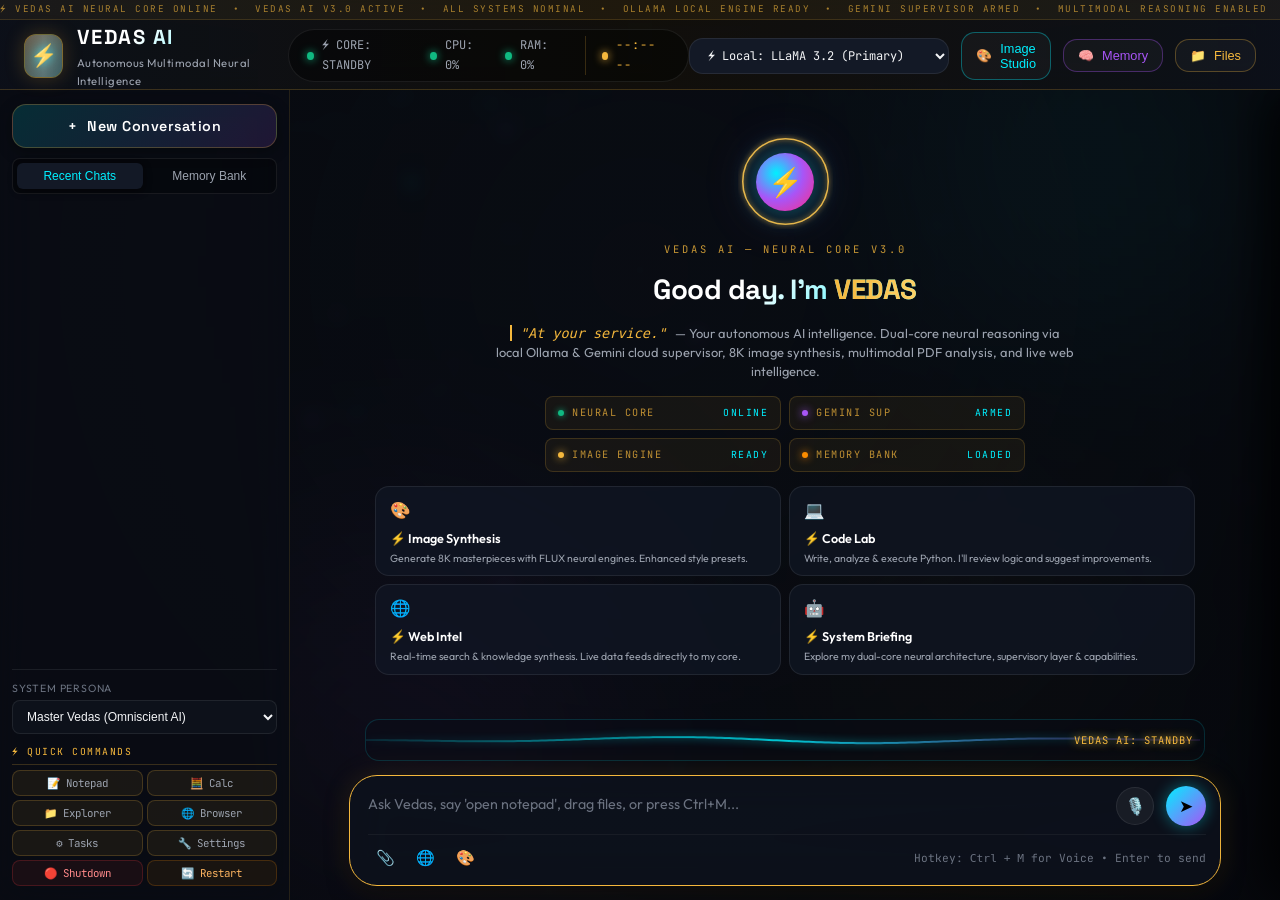
==== commit 98613f33: "Add files via upload" ====
--- a/static/index.html
+++ b/static/index.html
@@ -90,6 +90,8 @@
           <option value="gemini-3.7-flash">⚡ Cloud: Gemini 3.7 Flash</option>
           <option value="gemini-3.6-flash">⚡ Cloud: Gemini 3.6 Flash</option>
           <option value="gemini-3.5-flash">⚡ Cloud: Gemini 3.5 Flash</option>
+          <option value="gemini-3.1-flash-lite">⚡ Cloud: Gemini 3.1 Flash Lite</option>
+          <option value="gemini-3.5-flash-lite">⚡ Cloud: Gemini 3.5 Flash Lite</option>
           <option value="gemini-3.1-pro-preview">⚡ Cloud: Gemini 3.1 Pro</option>
         </select>
         <button class="hud-btn jarvis-btn-image" id="studio-open-btn" onclick="openImageStudio()" title="Open Image Generation Studio">
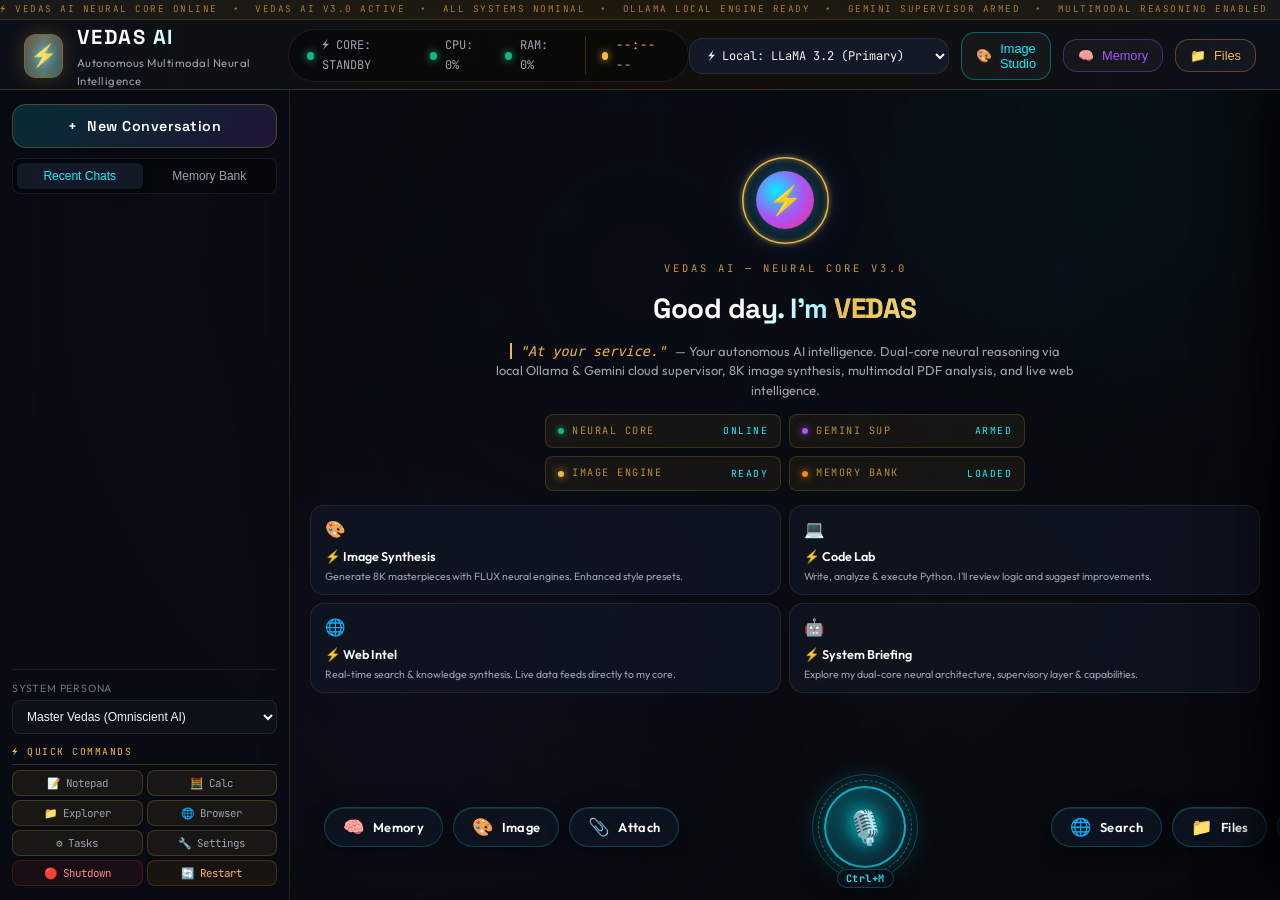
==== commit 3771b637: "Add files via upload" ====
--- a/static/index.html
+++ b/static/index.html
@@ -215,48 +215,110 @@
         <!-- Dynamic Chat Messages Stream -->
         <div id="chat-messages-container" style="display:none;"></div>
 
-        <!-- Glowing Audio Waveform Visualizer -->
-        <div id="waveform-container">
-          <canvas id="waveform-canvas"></canvas>
-          <span id="waveform-status-text" class="waveform-indicator-label">VEDAS AI: STANDBY</span>
-        </div>
-
         <!-- Master Chat Input Dock -->
         <div id="input-dock">
           <!-- File Attachments Tray (PDFs, Images, Docs) -->
           <div id="attachment-tray"></div>
 
-          <!-- Glass Input Box -->
-          <div class="input-glass-box">
-            <div class="input-row-main">
-              <textarea id="chat-input" rows="1" placeholder="Ask Vedas, say 'open notepad', drag files, or press Ctrl+M..." autofocus></textarea>
-              <button class="mic-action-btn" id="mic-btn" title="Voice Input [Hotkey: Ctrl+M or Alt+V]">
-                🎙️
-              </button>
-              <button class="send-btn" id="send-btn" title="Transmit Query">
-                ➤
-              </button>
-            </div>
-
-            <!-- Bottom Action Icons Bar -->
-            <div class="input-actions-bar">
-              <div class="input-tools-left">
-                <input type="file" id="file-input" multiple accept=".pdf,image/*,.txt,.py,.js,.json,.md,.csv">
-                <button class="tool-icon-btn" id="upload-trigger-btn" title="Attach PDFs, Photos, Documents, or Code">
-                  📎
+          <!-- Primary Voice Dock (Default Mode) -->
+          <div id="dock-voice-mode" class="dock-mode-container active">
+            <!-- Left Shortcut Buttons: Memory, Image, Attach -->
+            <div class="dock-side-left">
+              <button class="dock-pill-btn dock-btn-memory" id="dock-btn-memory" onclick="openMemoryStudio()" title="Open Memory Bank [🧠]">
+                <span class="dock-btn-icon">🧠</span>
+                <span class="dock-btn-label">Memory</span>
+              </button>
+              <button class="dock-pill-btn dock-btn-image" id="dock-btn-image" onclick="openImageStudio()" title="Open Image Generation Studio [🎨]">
+                <span class="dock-btn-icon">🎨</span>
+                <span class="dock-btn-label">Image</span>
+              </button>
+              <button class="dock-pill-btn dock-btn-attach" onclick="document.getElementById('file-input').click()" title="Attach PDFs, Photos, Documents, or Code [📎]">
+                <span class="dock-btn-icon">📎</span>
+                <span class="dock-btn-label">Attach</span>
+              </button>
+            </div>
+
+            <!-- Center Voice Unit: Big Mic Button & Larger Fluid Waveform -->
+            <div class="dock-center-unit">
+              <!-- Big Centered Mic Button -->
+              <button class="dock-big-mic-btn" id="dock-main-mic-btn" title="Voice Interaction [Hotkey: Ctrl+M / Alt+V]">
+                <div class="mic-halo-ring"></div>
+                <div class="mic-halo-pulse"></div>
+                <div class="mic-core-glow"></div>
+                <div class="mic-icon-inner">🎙️</div>
+                <span class="mic-hotkey-badge">Ctrl+M</span>
+              </button>
+
+              <!-- Pure Fluid Waveform Unit (Larger flowing wave with transcript chip below) -->
+              <div class="dock-voice-wave-unit" id="dock-voice-wave-unit" style="display:none;" onclick="toggleVoiceListening()" title="Click to finish & send voice query">
+                <div class="fluid-waveform-wrapper">
+                  <canvas id="waveform-canvas"></canvas>
+                  <div class="fluid-wave-glow"></div>
+                </div>
+                <div class="dock-speech-transcript" id="dock-waveform-transcript">Listening...</div>
+              </div>
+            </div>
+
+            <!-- Right Shortcut Buttons: Web Search, Files, Switch to Type -->
+            <div class="dock-side-right">
+              <button class="dock-pill-btn dock-btn-web" id="dock-btn-web-voice" onclick="toggleWebSearchVoice(this)" title="Toggle Live Web Search [🌐]">
+                <span class="dock-btn-icon">🌐</span>
+                <span class="dock-btn-label">Search</span>
+              </button>
+              <button class="dock-pill-btn dock-btn-files" onclick="openFileManager()" title="Open File Explorer [📁]">
+                <span class="dock-btn-icon">📁</span>
+                <span class="dock-btn-label">Files</span>
+              </button>
+              <button class="dock-pill-btn dock-btn-type" id="dock-btn-type" onclick="switchInputMode('typing')" title="Switch to Keyboard Typing Mode [⌨️]">
+                <span class="dock-btn-icon">⌨️</span>
+                <span class="dock-btn-label">Type</span>
+              </button>
+            </div>
+          </div>
+
+          <!-- Secondary Keyboard Typing Dock (Fully Fledged & Full Horizontal Width) -->
+          <div id="dock-typing-mode" class="dock-mode-container" style="display:none;">
+            <div class="input-glass-box">
+              <div class="input-row-main">
+                <textarea id="chat-input" rows="1" placeholder="Ask Vedas, say 'open notepad', drag files, or press Ctrl+M..." autofocus></textarea>
+                <button class="mic-action-btn small-side-mic" id="mic-btn" title="Voice Dictation [Hotkey: Ctrl+M or Alt+V]">
+                  🎙️
                 </button>
-                <button class="tool-icon-btn" id="web-search-toggle" title="Toggle Live Web Search">
-                  🌐
-                </button>
-                <button class="tool-icon-btn" onclick="openImageStudio()" title="Quick Image Studio">
-                  🎨
+                <button class="send-btn" id="send-btn" title="Transmit Query">
+                  ➤
                 </button>
               </div>
-              <div style="font-size:0.75rem; color:var(--text-dim); font-family:var(--font-mono);">
-                Hotkey: <code>Ctrl + M</code> for Voice • Enter to send
+
+              <!-- Bottom Action Icons Bar -->
+              <div class="input-actions-bar">
+                <div class="input-tools-left">
+                  <input type="file" id="file-input" multiple accept=".pdf,image/*,.txt,.py,.js,.json,.md,.csv">
+                  <button class="tool-icon-btn" id="upload-trigger-btn" title="Attach PDFs, Photos, Documents, or Code">
+                    📎
+                  </button>
+                  <button class="tool-icon-btn" id="web-search-toggle" title="Toggle Live Web Search">
+                    🌐
+                  </button>
+                  <button class="tool-icon-btn" onclick="openImageStudio()" title="Quick Image Studio">
+                    🎨
+                  </button>
+                  <button class="tool-icon-btn" onclick="openMemoryStudio()" title="Quick Memory Bank">
+                    🧠
+                  </button>
+                  <button class="tool-icon-btn" onclick="openFileManager()" title="File Manager">
+                    📁
+                  </button>
+                </div>
+                <div class="input-tools-right">
+                  <span class="typing-hotkey-hint">Hotkey: <code>Ctrl + M</code> for Voice • Enter to send</span>
+                  <button class="dock-mode-switch-btn" onclick="switchInputMode('voice')" title="Switch to Voice Mode">
+                    <span>🎙️</span> Voice Mode
+                  </button>
+                </div>
               </div>
             </div>
           </div>
+
         </div>
 
       </section>
--- a/static/css/style.css
+++ b/static/css/style.css
@@ -555,7 +555,7 @@
   flex: 1 1 auto;
   min-height: 0;
   width: 100%;
-  max-width: 860px;
+  max-width: 1060px;
   margin: 0 auto;
   padding: 14px 20px;
   text-align: center;
@@ -565,6 +565,7 @@
   gap: 10px;
   overflow-y: auto;
   overflow-x: hidden;
+  box-sizing: border-box;
 }
 
 #welcome-hero::before,
@@ -677,20 +678,30 @@
   flex: 1;
   min-height: 0;
   overflow-y: auto;
-  padding: 20px 24px;
+  padding: 20px 32px;
   display: flex;
   flex-direction: column;
-  gap: 20px;
+  gap: 22px;
   scroll-behavior: smooth;
+  width: 100%;
+  max-width: 1360px;
+  margin: 0 auto;
+  box-sizing: border-box;
 }
 
 .message-row {
   display: flex;
-  gap: 16px;
-  max-width: 880px;
   width: 100%;
-  margin: 0 auto;
+  box-sizing: border-box;
   animation: messageSlideIn 0.35s cubic-bezier(0.16, 1, 0.3, 1) forwards;
+}
+
+.message-row.user {
+  justify-content: flex-end;
+}
+
+.message-row.ai {
+  justify-content: flex-start;
 }
 
 @keyframes messageSlideIn {
@@ -698,55 +709,119 @@
   to { opacity: 1; transform: translateY(0); }
 }
 
-.message-row.user {
-  flex-direction: row-reverse;
-}
-
-.avatar-badge {
-  width: 38px;
-  height: 38px;
-  border-radius: 12px;
-  display: flex;
+/* Master Message Card Container */
+.message-bubble {
+  padding: 18px 24px;
+  border-radius: var(--radius-lg);
+  position: relative;
+  line-height: 1.68;
+  font-size: 0.95rem;
+  box-sizing: border-box;
+  backdrop-filter: blur(16px);
+  -webkit-backdrop-filter: blur(16px);
+  box-shadow: 0 6px 30px rgba(0, 0, 0, 0.5);
+  transition: border-color 0.25s ease, box-shadow 0.25s ease;
+}
+
+/* AI Responses: Positioned to the Left with generous breathing room */
+.message-row.ai .message-bubble {
+  width: auto;
+  max-width: 84%;
+  min-width: 320px;
+  margin-right: auto;
+  background: rgba(14, 20, 34, 0.92);
+  border: 1px solid rgba(255, 255, 255, 0.09);
+  color: var(--text-main);
+  border-bottom-left-radius: 4px;
+}
+
+.message-row.ai .message-bubble:hover {
+  border-color: rgba(0, 240, 255, 0.35);
+  box-shadow: 0 6px 32px rgba(0, 0, 0, 0.6), 0 0 20px rgba(0, 240, 255, 0.1);
+}
+
+/* User Prompts: Positioned to the Right with distinct styling */
+.message-row.user .message-bubble {
+  width: auto;
+  max-width: 76%;
+  min-width: 220px;
+  margin-left: auto;
+  background: linear-gradient(135deg, rgba(16, 28, 48, 0.95), rgba(10, 18, 34, 0.98));
+  border: 1px solid rgba(0, 240, 255, 0.3);
+  color: #fff;
+  border-bottom-right-radius: 4px;
+  box-shadow: 0 6px 30px rgba(0, 0, 0, 0.5), 0 0 15px rgba(0, 240, 255, 0.08);
+}
+
+.message-row.user .message-bubble:hover {
+  border-color: var(--cyan-neon);
+  box-shadow: 0 6px 32px rgba(0, 0, 0, 0.6), 0 0 25px rgba(0, 240, 255, 0.2);
+}
+
+/* Message Header Bar (Embedded Avatars & Meta Tags) */
+.message-header-bar {
+  display: flex;
+  align-items: center;
+  justify-content: space-between;
+  margin-bottom: 14px;
+  padding-bottom: 10px;
+  border-bottom: 1px solid rgba(255, 255, 255, 0.06);
+}
+
+.message-header-left,
+.message-header-right {
+  display: flex;
+  align-items: center;
+  gap: 10px;
+}
+
+.msg-avatar-badge {
+  width: 28px;
+  height: 28px;
+  border-radius: 8px;
+  display: inline-flex;
   align-items: center;
   justify-content: center;
+  font-size: 0.95rem;
   flex-shrink: 0;
-  font-size: 1.1rem;
-}
-
-.message-row.ai .avatar-badge {
+}
+
+.msg-avatar-badge.ai-avatar {
   background: linear-gradient(135deg, rgba(0, 240, 255, 0.25), rgba(168, 85, 247, 0.25));
   border: 1px solid var(--border-glow);
-  box-shadow: 0 0 15px rgba(0, 240, 255, 0.3);
-}
-
-.message-row.user .avatar-badge {
-  background: linear-gradient(135deg, #374151, #1f2937);
-  border: 1px solid rgba(255, 255, 255, 0.1);
-}
-
-.message-bubble {
-  max-width: 84%;
-  padding: 16px 20px;
-  border-radius: var(--radius-lg);
-  position: relative;
-  line-height: 1.65;
-  font-size: 0.95rem;
-}
-
-.message-row.user .message-bubble {
-  background: linear-gradient(135deg, #1e293b, #0f172a);
-  border: 1px solid rgba(255, 255, 255, 0.12);
-  color: #fff;
-  border-bottom-right-radius: 4px;
-}
-
-.message-row.ai .message-bubble {
-  background: rgba(15, 21, 34, 0.85);
-  border: 1px solid var(--border-subtle);
-  color: var(--text-main);
-  backdrop-filter: blur(12px);
-  border-bottom-left-radius: 4px;
-  box-shadow: 0 4px 20px rgba(0, 0, 0, 0.4);
+  box-shadow: 0 0 10px rgba(0, 240, 255, 0.3);
+}
+
+.msg-avatar-badge.user-avatar {
+  background: linear-gradient(135deg, rgba(0, 240, 255, 0.2), rgba(16, 185, 129, 0.2));
+  border: 1px solid rgba(0, 240, 255, 0.35);
+  box-shadow: 0 0 8px rgba(0, 240, 255, 0.2);
+}
+
+.user-meta-tag {
+  display: inline-flex;
+  align-items: center;
+  gap: 6px;
+  font-family: var(--font-mono);
+  font-size: 0.72rem;
+  font-weight: 700;
+  letter-spacing: 0.8px;
+  padding: 3px 10px;
+  border-radius: 12px;
+  background: rgba(0, 240, 255, 0.08);
+  color: var(--cyan-neon);
+  border: 1px solid rgba(0, 240, 255, 0.25);
+}
+
+.msg-timestamp {
+  font-family: var(--font-mono);
+  font-size: 0.72rem;
+  color: var(--text-dim);
+}
+
+.message-content-body {
+  width: 100%;
+  box-sizing: border-box;
 }
 
 /* AI Message Badges & TTS Buttons */
@@ -755,12 +830,13 @@
   align-items: center;
   gap: 6px;
   font-family: var(--font-mono);
-  font-size: 0.7rem;
-  padding: 2px 8px;
+  font-size: 0.72rem;
+  font-weight: 600;
+  padding: 3px 10px;
   border-radius: 12px;
   background: rgba(0, 240, 255, 0.1);
   color: var(--cyan-neon);
-  border: 1px solid rgba(0, 240, 255, 0.2);
+  border: 1px solid rgba(0, 240, 255, 0.22);
 }
 
 .ai-meta-tag.ollama-active-badge {
@@ -776,7 +852,7 @@
   100% { border-color: rgba(0, 240, 255, 0.6); box-shadow: 0 0 14px rgba(0, 240, 255, 0.4); }
 }
 
-.avatar-badge.animated-avatar {
+.msg-avatar-badge.animated-avatar {
   background: linear-gradient(135deg, rgba(0, 240, 255, 0.25), rgba(16, 185, 129, 0.35));
   border: 1px solid var(--cyan-neon);
   box-shadow: 0 0 12px rgba(0, 240, 255, 0.45);
@@ -790,9 +866,13 @@
 
 /* Thinking Indicator Bubble */
 .thinking-bubble {
-  background: rgba(10, 15, 26, 0.85) !important;
+  width: auto;
+  max-width: 84%;
+  min-width: 320px;
+  margin-right: auto;
+  background: rgba(10, 15, 26, 0.9) !important;
   border: 1px dashed rgba(0, 240, 255, 0.45) !important;
-  box-shadow: 0 0 16px rgba(0, 240, 255, 0.15) !important;
+  box-shadow: 0 0 20px rgba(0, 240, 255, 0.15) !important;
 }
 
 .thinking-pulse-wrapper {
@@ -1003,49 +1083,397 @@
 }
 
 /* ==========================================================================
-   Waveform Canvas Bar
+   Master Chat Input Dock & Dual-Mode Controls
    ========================================================================== */
-#waveform-container {
-  height: 42px;
+#input-dock {
+  padding: 10px 24px 20px 24px;
   width: 100%;
-  max-width: 880px;
+  max-width: 1060px;
   margin: 0 auto;
-  padding: 0 20px;
-  display: flex;
-  align-items: center;
   position: relative;
+  z-index: 15;
   flex-shrink: 0;
-}
-
-#waveform-canvas {
+  box-sizing: border-box;
+}
+
+.dock-mode-container {
+  width: 100%;
+  box-sizing: border-box;
+  transition: opacity 0.28s cubic-bezier(0.2, 0.8, 0.2, 1), transform 0.28s cubic-bezier(0.2, 0.8, 0.2, 1);
+}
+
+#dock-voice-mode.active {
+  display: flex !important;
+  width: 100%;
+  align-items: center;
+  justify-content: space-between;
+  gap: 14px;
+  animation: dockFadeIn 0.28s cubic-bezier(0.2, 0.8, 0.2, 1) forwards;
+}
+
+#dock-typing-mode.active {
+  display: block !important;
+  width: 100% !important;
+  animation: dockFadeIn 0.28s cubic-bezier(0.2, 0.8, 0.2, 1) forwards;
+}
+
+@keyframes dockFadeIn {
+  0% {
+    opacity: 0;
+    transform: translateY(12px) scale(0.98);
+  }
+  100% {
+    opacity: 1;
+    transform: translateY(0) scale(1);
+  }
+}
+
+/* ==========================================================================
+   Primary Voice Dock (Voice Mode)
+   ========================================================================== */
+#dock-voice-mode {
+  display: flex;
+  align-items: center;
+  justify-content: space-between;
+  gap: 14px;
+  width: 100%;
+  position: relative;
+  padding: 6px 10px;
+  box-sizing: border-box;
+}
+
+.dock-side-left,
+.dock-side-right {
+  display: flex;
+  align-items: center;
+  gap: 10px;
+  flex: 1;
+}
+
+.dock-side-left {
+  justify-content: flex-start;
+}
+
+.dock-side-right {
+  justify-content: flex-end;
+}
+
+/* Futuristic Pill Action Buttons (Memory, Image, Attach, Web, Files, Type) */
+.dock-pill-btn {
+  background: rgba(14, 20, 34, 0.88);
+  backdrop-filter: blur(20px);
+  -webkit-backdrop-filter: blur(20px);
+  border: 1px solid rgba(0, 240, 255, 0.22);
+  border-radius: 30px;
+  padding: 10px 18px;
+  color: #fff;
+  font-family: var(--font-main);
+  font-size: 0.86rem;
+  font-weight: 600;
+  display: inline-flex;
+  align-items: center;
+  gap: 8px;
+  cursor: pointer;
+  transition: all 0.25s cubic-bezier(0.2, 0.8, 0.2, 1);
+  box-shadow: 0 4px 20px rgba(0, 0, 0, 0.45), inset 0 1px 0 rgba(255, 255, 255, 0.1);
+  position: relative;
+  overflow: hidden;
+  user-select: none;
+  white-space: nowrap;
+}
+
+.dock-pill-btn::before {
+  content: '';
+  position: absolute;
+  top: 0;
+  left: -100%;
   width: 100%;
   height: 100%;
-  border-radius: var(--radius-md);
-  background: rgba(10, 14, 24, 0.4);
-  border: 1px solid rgba(0, 240, 255, 0.15);
-}
-
-.waveform-indicator-label {
+  background: linear-gradient(90deg, transparent, rgba(0, 240, 255, 0.15), transparent);
+  transition: left 0.6s ease;
+}
+
+.dock-pill-btn:hover::before {
+  left: 100%;
+}
+
+.dock-pill-btn:hover {
+  transform: translateY(-2px);
+  border-color: var(--cyan-neon);
+  box-shadow: 0 6px 25px rgba(0, 240, 255, 0.35), inset 0 0 12px rgba(0, 240, 255, 0.15);
+  color: #fff;
+}
+
+.dock-pill-btn:active {
+  transform: translateY(1px) scale(0.97);
+}
+
+.dock-btn-icon {
+  font-size: 1.15rem;
+  line-height: 1;
+}
+
+.dock-btn-label {
+  letter-spacing: 0.3px;
+}
+
+/* Specific button theme glows */
+.dock-btn-memory:hover {
+  border-color: #a855f7;
+  box-shadow: 0 6px 25px rgba(168, 85, 247, 0.35), inset 0 0 12px rgba(168, 85, 247, 0.15);
+}
+
+.dock-btn-image:hover {
+  border-color: var(--jarvis-gold);
+  box-shadow: 0 6px 25px rgba(245, 184, 61, 0.35), inset 0 0 12px rgba(245, 184, 61, 0.15);
+}
+
+.dock-btn-attach:hover {
+  border-color: var(--cyan-neon);
+  box-shadow: 0 6px 25px rgba(0, 240, 255, 0.35), inset 0 0 12px rgba(0, 240, 255, 0.15);
+}
+
+.dock-btn-web:hover {
+  border-color: #10b981;
+  box-shadow: 0 6px 25px rgba(16, 185, 129, 0.35), inset 0 0 12px rgba(16, 185, 129, 0.15);
+}
+
+.dock-btn-web.active {
+  background: rgba(16, 185, 129, 0.2);
+  border-color: #10b981;
+  color: #10b981;
+  box-shadow: 0 0 20px rgba(16, 185, 129, 0.4);
+}
+
+.dock-btn-files:hover {
+  border-color: var(--jarvis-gold);
+  box-shadow: 0 6px 25px rgba(245, 184, 61, 0.35), inset 0 0 12px rgba(245, 184, 61, 0.15);
+}
+
+.dock-btn-type:hover {
+  border-color: var(--cyan-neon);
+  box-shadow: 0 6px 25px rgba(0, 240, 255, 0.35), inset 0 0 12px rgba(0, 240, 255, 0.15);
+}
+
+/* ==========================================================================
+   Center Voice Unit & Big Mic Button / Fluid Waveform
+   ========================================================================== */
+.dock-center-unit {
+  position: relative;
+  display: flex;
+  flex-direction: column;
+  align-items: center;
+  justify-content: center;
+  min-width: 320px;
+  max-width: 420px;
+  min-height: 94px;
+  margin: 0 12px;
+  flex-shrink: 0;
+}
+
+/* Big Center Glowing Mic Button */
+.dock-big-mic-btn {
+  width: 82px;
+  height: 82px;
+  border-radius: 50%;
+  background: radial-gradient(circle at 35% 35%, rgba(0, 240, 255, 0.22), rgba(12, 17, 30, 0.95) 75%);
+  border: 2px solid rgba(0, 240, 255, 0.7);
+  color: #fff;
+  display: flex;
+  align-items: center;
+  justify-content: center;
+  cursor: pointer;
+  position: relative;
+  box-shadow: 0 0 30px rgba(0, 240, 255, 0.35), inset 0 0 18px rgba(0, 240, 255, 0.25), 0 8px 30px rgba(0, 0, 0, 0.7);
+  backdrop-filter: blur(16px);
+  -webkit-backdrop-filter: blur(16px);
+  transition: all 0.3s cubic-bezier(0.2, 0.8, 0.2, 1);
+  user-select: none;
+}
+
+.dock-big-mic-btn:hover {
+  transform: scale(1.09);
+  border-color: var(--cyan-neon);
+  box-shadow: 0 0 45px rgba(0, 240, 255, 0.65), inset 0 0 24px rgba(0, 240, 255, 0.4), 0 10px 36px rgba(0, 0, 0, 0.8);
+}
+
+.dock-big-mic-btn:active {
+  transform: scale(0.95);
+}
+
+/* Animated Halos around Big Mic */
+.mic-halo-ring {
   position: absolute;
-  right: 32px;
+  inset: -8px;
+  border-radius: 50%;
+  border: 1.5px dashed rgba(0, 240, 255, 0.4);
+  animation: rotateHalo 14s linear infinite;
+  pointer-events: none;
+}
+
+.mic-halo-pulse {
+  position: absolute;
+  inset: -14px;
+  border-radius: 50%;
+  border: 1px solid rgba(0, 240, 255, 0.25);
+  animation: pulseHalo 2.6s ease-out infinite;
+  pointer-events: none;
+}
+
+.mic-core-glow {
+  position: absolute;
+  inset: 0;
+  border-radius: 50%;
+  background: radial-gradient(circle, rgba(0, 240, 255, 0.25) 0%, transparent 70%);
+  pointer-events: none;
+}
+
+.mic-icon-inner {
+  font-size: 2.2rem;
+  line-height: 1;
+  z-index: 2;
+  filter: drop-shadow(0 0 10px rgba(0, 240, 255, 0.75));
+  transition: transform 0.25s ease;
+}
+
+.dock-big-mic-btn:hover .mic-icon-inner {
+  transform: scale(1.1);
+}
+
+.mic-hotkey-badge {
+  position: absolute;
+  bottom: -22px;
   font-family: var(--font-mono);
-  font-size: 0.7rem;
+  font-size: 0.68rem;
+  font-weight: 600;
   color: var(--cyan-neon);
-  letter-spacing: 1px;
-  text-transform: uppercase;
+  background: rgba(10, 15, 26, 0.9);
+  border: 1px solid rgba(0, 240, 255, 0.25);
+  border-radius: 12px;
+  padding: 2px 8px;
+  letter-spacing: 0.5px;
+  white-space: nowrap;
+  pointer-events: none;
+  box-shadow: 0 2px 8px rgba(0, 0, 0, 0.5);
+  transition: all 0.2s ease;
+}
+
+.dock-big-mic-btn:hover .mic-hotkey-badge {
+  border-color: var(--cyan-neon);
+  box-shadow: 0 0 10px rgba(0, 240, 255, 0.4);
+}
+
+@keyframes rotateHalo {
+  0% { transform: rotate(0deg); }
+  100% { transform: rotate(360deg); }
+}
+
+@keyframes pulseHalo {
+  0% {
+    transform: scale(0.95);
+    opacity: 0.8;
+  }
+  50% {
+    transform: scale(1.18);
+    opacity: 0.25;
+  }
+  100% {
+    transform: scale(1.35);
+    opacity: 0;
+  }
 }
 
 /* ==========================================================================
-   Input Dock & Controls
+   Pure Fluid Waveform & Speech Transcript Unit (Larger & Cinematic)
    ========================================================================== */
-#input-dock {
-  padding: 6px 24px 14px 24px;
+.dock-voice-wave-unit {
+  display: flex;
+  flex-direction: column;
+  align-items: center;
+  justify-content: center;
+  gap: 6px;
   width: 100%;
-  max-width: 920px;
-  margin: 0 auto;
+  cursor: pointer;
+  user-select: none;
+  animation: waveUnitAppear 0.32s cubic-bezier(0.2, 0.8, 0.2, 1) forwards;
+}
+
+@keyframes waveUnitAppear {
+  0% {
+    opacity: 0;
+    transform: scale(0.9) translateY(8px);
+  }
+  100% {
+    opacity: 1;
+    transform: scale(1) translateY(0);
+  }
+}
+
+.fluid-waveform-wrapper {
+  width: 340px;
+  height: 56px;
   position: relative;
-  z-index: 10;
-  flex-shrink: 0;
+  display: flex;
+  align-items: center;
+  justify-content: center;
+  border-radius: 28px;
+}
+
+.fluid-waveform-wrapper canvas {
+  width: 100%;
+  height: 100%;
+  display: block;
+  filter: drop-shadow(0 0 12px rgba(0, 240, 255, 0.7));
+}
+
+.fluid-wave-glow {
+  position: absolute;
+  inset: -6px;
+  border-radius: 34px;
+  background: radial-gradient(ellipse at center, rgba(0, 240, 255, 0.2) 0%, rgba(255, 42, 133, 0.1) 50%, transparent 80%);
+  pointer-events: none;
+  filter: blur(10px);
+  animation: waveGlowPulse 2s ease-in-out infinite alternate;
+}
+
+@keyframes waveGlowPulse {
+  0% { opacity: 0.5; transform: scale(0.95); }
+  100% { opacity: 1; transform: scale(1.08); }
+}
+
+/* Subtle Live Speech Transcript Pill Below Waveform */
+.dock-speech-transcript {
+  background: rgba(14, 20, 34, 0.85);
+  border: 1px solid rgba(0, 240, 255, 0.25);
+  border-radius: 14px;
+  padding: 4px 16px;
+  font-family: var(--font-main);
+  font-size: 0.8rem;
+  color: #fff;
+  max-width: 300px;
+  min-width: 130px;
+  text-align: center;
+  white-space: nowrap;
+  overflow: hidden;
+  text-overflow: ellipsis;
+  backdrop-filter: blur(14px);
+  -webkit-backdrop-filter: blur(14px);
+  box-shadow: 0 4px 16px rgba(0, 0, 0, 0.5), 0 0 12px rgba(0, 240, 255, 0.15);
+  transition: all 0.2s ease;
+  letter-spacing: 0.2px;
+}
+
+.dock-voice-wave-unit:hover .dock-speech-transcript {
+  border-color: var(--cyan-neon);
+  box-shadow: 0 4px 20px rgba(0, 240, 255, 0.3);
+}
+
+/* ==========================================================================
+   Secondary Keyboard Typing Dock (Full Horizontal Width)
+   ========================================================================== */
+#dock-typing-mode {
+  width: 100% !important;
+  box-sizing: border-box;
 }
 
 /* File Attachment Chips Tray */
@@ -1089,17 +1517,20 @@
   color: var(--pink-neon);
 }
 
-/* Master Input Frame */
+/* Master Input Frame - Expanded Full Width */
 .input-glass-box {
-  background: rgba(14, 19, 31, 0.8);
+  width: 100%;
+  box-sizing: border-box;
+  background: rgba(14, 19, 31, 0.88);
   border: 1px solid var(--border-subtle);
   border-radius: var(--radius-xl);
-  padding: 10px 14px 10px 18px;
+  padding: 12px 18px 10px 18px;
   display: flex;
   flex-direction: column;
   gap: 8px;
-  box-shadow: var(--shadow-card), 0 0 20px rgba(0, 0, 0, 0.5);
+  box-shadow: var(--shadow-card), 0 0 25px rgba(0, 0, 0, 0.5);
   backdrop-filter: blur(20px);
+  -webkit-backdrop-filter: blur(20px);
   transition: var(--transition-smooth);
 }
 
@@ -1112,10 +1543,12 @@
   display: flex;
   align-items: center;
   gap: 12px;
+  width: 100%;
 }
 
 #chat-input {
   flex: 1;
+  width: 100%;
   background: transparent;
   border: none;
   color: #fff;
@@ -1124,7 +1557,7 @@
   outline: none;
   resize: none;
   max-height: 140px;
-  min-height: 24px;
+  min-height: 26px;
   line-height: 1.5;
 }
 
@@ -1136,14 +1569,23 @@
   display: flex;
   align-items: center;
   justify-content: space-between;
-  border-top: 1px solid rgba(255, 255, 255, 0.05);
+  border-top: 1px solid rgba(255, 255, 255, 0.06);
   padding-top: 6px;
-}
-
-.input-tools-left {
+  width: 100%;
+}
+
+.input-tools-left,
+.input-tools-right {
   display: flex;
   align-items: center;
   gap: 6px;
+}
+
+.typing-hotkey-hint {
+  font-size: 0.75rem;
+  color: var(--text-dim);
+  font-family: var(--font-mono);
+  margin-right: 8px;
 }
 
 .tool-icon-btn {
@@ -1174,8 +1616,8 @@
   border-color: var(--cyan-neon);
 }
 
-/* Voice Mic Pulse Button */
-.mic-action-btn {
+/* Small Side Mic Button inside Typing Mode */
+.small-side-mic {
   width: 38px;
   height: 38px;
   border-radius: 50%;
@@ -1189,19 +1631,44 @@
   cursor: pointer;
   transition: var(--transition-bounce);
   position: relative;
-}
-
-.mic-action-btn:hover {
+  flex-shrink: 0;
+}
+
+.small-side-mic:hover {
   border-color: var(--cyan-neon);
   color: var(--cyan-neon);
   transform: scale(1.08);
 }
 
-.mic-action-btn.listening {
+.small-side-mic.listening {
   background: var(--pink-neon);
   color: #fff;
   border-color: var(--pink-neon);
   animation: micPulse 1.2s infinite;
+}
+
+/* Switch to Voice Mode Button */
+.dock-mode-switch-btn {
+  background: rgba(0, 240, 255, 0.1);
+  border: 1px solid rgba(0, 240, 255, 0.3);
+  color: var(--cyan-neon);
+  border-radius: 18px;
+  padding: 4px 12px;
+  font-family: var(--font-main);
+  font-size: 0.78rem;
+  font-weight: 600;
+  display: inline-flex;
+  align-items: center;
+  gap: 5px;
+  cursor: pointer;
+  transition: all 0.2s ease;
+}
+
+.dock-mode-switch-btn:hover {
+  background: rgba(0, 240, 255, 0.22);
+  border-color: var(--cyan-neon);
+  box-shadow: 0 0 12px rgba(0, 240, 255, 0.35);
+  transform: translateY(-1px);
 }
 
 @keyframes micPulse {
@@ -1225,6 +1692,7 @@
   cursor: pointer;
   transition: var(--transition-bounce);
   box-shadow: 0 0 15px rgba(0, 240, 255, 0.4);
+  flex-shrink: 0;
 }
 
 .send-btn:hover {
@@ -1239,6 +1707,30 @@
 /* Hidden File Input */
 #file-input {
   display: none;
+}
+
+/* Responsive adjustments for mobile / small viewports */
+@media (max-width: 768px) {
+  #input-dock {
+    padding: 6px 12px 16px 12px;
+  }
+  .dock-pill-btn {
+    padding: 8px 12px;
+    font-size: 0.78rem;
+  }
+  .dock-btn-label {
+    display: none;
+  }
+  .dock-big-mic-btn {
+    width: 64px;
+    height: 64px;
+  }
+  .mic-icon-inner {
+    font-size: 1.7rem;
+  }
+  .dock-waveform-pod {
+    width: 95%;
+  }
 }
 
 /* ==========================================================================
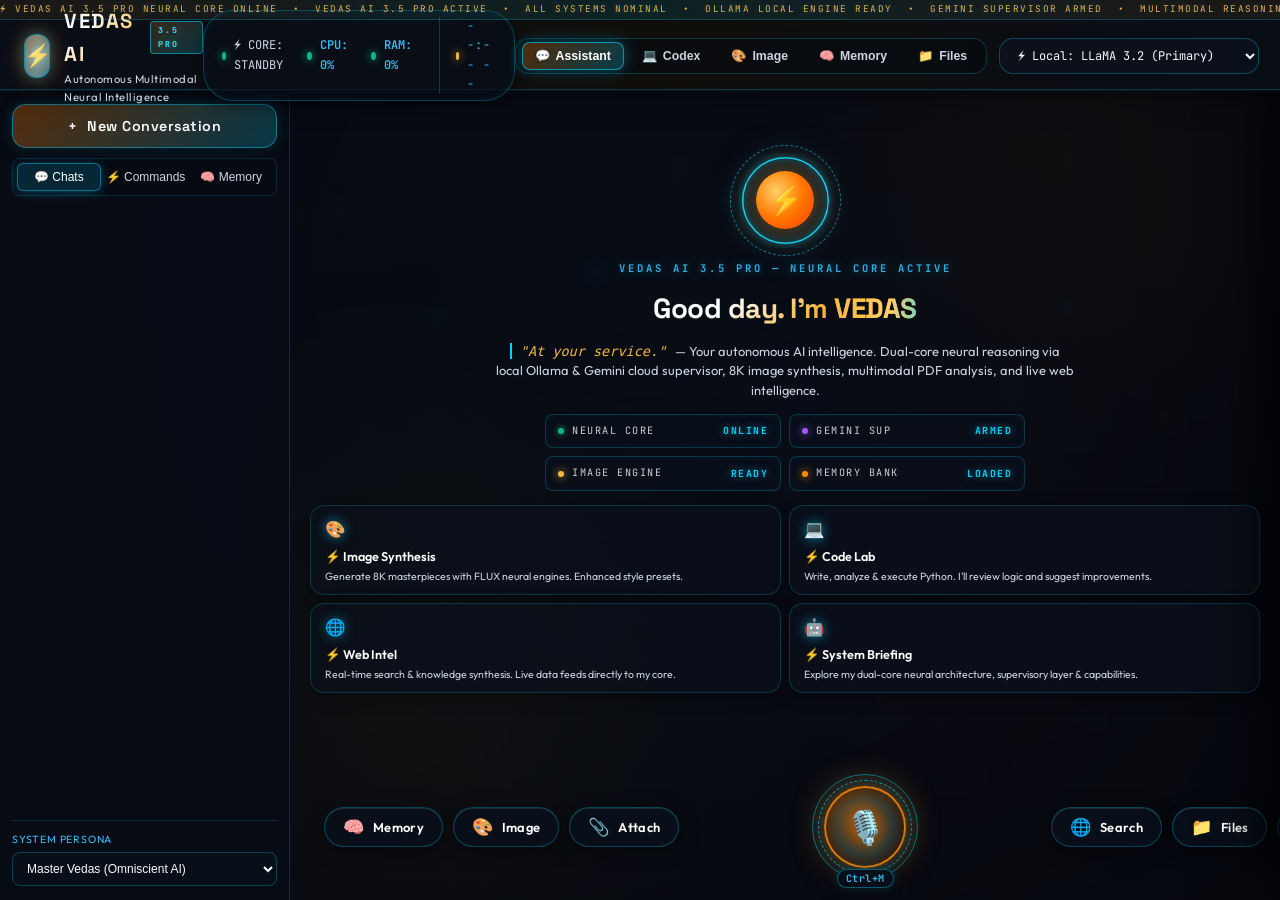
==== commit 2cf26f10: "Add files via upload" ====
--- a/static/index.html
+++ b/static/index.html
@@ -3,8 +3,11 @@
 <head>
   <meta charset="UTF-8">
   <meta name="viewport" content="width=device-width, initial-scale=1.0">
-  <title>VEDAS AI — Neural Core</title>
-  <meta name="description" content="Vedas AI — Advanced Autonomous Intelligence Operating System powered by Local Ollama & Gemini Supervisor.">
+  <title>VEDAS AI 3.5 Pro — Neural Core</title>
+  <meta name="description" content="Vedas AI 3.5 Pro — Advanced Autonomous Intelligence Operating System powered by Local Ollama & Gemini Supervisor.">
+  <meta name="theme-color" content="#030712">
+  <meta name="mobile-web-app-capable" content="yes">
+  <meta name="apple-mobile-web-app-status-bar-style" content="black-translucent">
   <link rel="stylesheet" href="/static/css/style.css">
   <link rel="icon" href="data:image/svg+xml,<svg xmlns=%22http://www.w3.org/2000/svg%22 viewBox=%220 0 100 100%22><text y=%22.9em%22 font-size=%2290%22>⚡</text></svg>">
 </head>
@@ -15,6 +18,8 @@
   <div class="ambient-glow ambient-glow-1"></div>
   <div class="ambient-glow ambient-glow-2"></div>
   <div class="ambient-glow ambient-glow-gold"></div>
+  <div class="ambient-glow ambient-glow-blue"></div>
+  <div class="ambient-glow ambient-glow-blue-2"></div>
 
   <!-- HUD Scan Lines -->
   <div class="jarvis-scanlines" aria-hidden="true"></div>
@@ -46,7 +51,7 @@
       <!-- JARVIS Ticker Line -->
       <div class="jarvis-ticker-strip" aria-hidden="true">
         <div class="jarvis-ticker-content" id="jarvis-ticker">
-          ⚡ VEDAS AI NEURAL CORE ONLINE &nbsp;•&nbsp; VEDAS AI v3.0 ACTIVE &nbsp;•&nbsp; ALL SYSTEMS NOMINAL &nbsp;•&nbsp; OLLAMA LOCAL ENGINE READY &nbsp;•&nbsp; GEMINI SUPERVISOR ARMED &nbsp;•&nbsp; MULTIMODAL REASONING ENABLED &nbsp;•&nbsp; MEMORY BANK ONLINE &nbsp;•&nbsp; IMAGE SYNTHESIS ENGINE READY &nbsp;•
+          ⚡ VEDAS AI 3.5 PRO NEURAL CORE ONLINE &nbsp;•&nbsp; VEDAS AI 3.5 PRO ACTIVE &nbsp;•&nbsp; ALL SYSTEMS NOMINAL &nbsp;•&nbsp; OLLAMA LOCAL ENGINE READY &nbsp;•&nbsp; GEMINI SUPERVISOR ARMED &nbsp;•&nbsp; MULTIMODAL REASONING ENABLED &nbsp;•&nbsp; MEMORY BANK ONLINE &nbsp;•&nbsp; IMAGE SYNTHESIS ENGINE READY &nbsp;•
         </div>
       </div>
 
@@ -55,7 +60,7 @@
           <span class="brand-icon">⚡</span>
         </div>
         <div class="brand-meta">
-          <h1>VEDAS AI</h1>
+          <h1>VEDAS AI <span class="jarvis-label-tag">3.5 PRO</span></h1>
           <div class="brand-subtitle">Autonomous Multimodal Neural Intelligence</div>
         </div>
       </div>
@@ -80,8 +85,27 @@
         </div>
       </div>
 
-      <!-- Right HUD Controls -->
+      <!-- Right HUD Controls & View Tabs -->
       <div class="hud-actions">
+        <!-- Main View Switcher Tabs -->
+        <div class="hud-view-switcher">
+          <button class="hud-nav-tab active" id="nav-tab-chat" onclick="switchMainView('chat')" title="AI Chat & Multimodal Assistant">
+            <span>💬</span> Assistant
+          </button>
+          <button class="hud-nav-tab" id="nav-tab-codex" onclick="switchMainView('codex')" title="Codex: Code Verification & AI Auto-Repair">
+            <span>💻</span> Codex
+          </button>
+          <button class="hud-nav-tab" id="nav-tab-image" onclick="openImageStudio()" title="Open Image Generation Studio">
+            <span>🎨</span> Image
+          </button>
+          <button class="hud-nav-tab" id="nav-tab-memory" onclick="openMemoryStudio()" title="Open Memory Bank Core">
+            <span>🧠</span> Memory
+          </button>
+          <button class="hud-nav-tab" id="nav-tab-files" onclick="openFileManager()" title="Open File & Folder Manager">
+            <span>📁</span> Files
+          </button>
+        </div>
+
         <select id="model-selector" class="model-badge-select" title="Active Intelligence Core">
           <option value="llama3.2:latest">⚡ Local: LLaMA 3.2 (Primary)</option>
           <option value="llama3:latest">⚡ Local: LLaMA 3</option>
@@ -94,37 +118,83 @@
           <option value="gemini-3.5-flash-lite">⚡ Cloud: Gemini 3.5 Flash Lite</option>
           <option value="gemini-3.1-pro-preview">⚡ Cloud: Gemini 3.1 Pro</option>
         </select>
-        <button class="hud-btn jarvis-btn-image" id="studio-open-btn" onclick="openImageStudio()" title="Open Image Generation Studio">
-          <span>🎨</span> Image Studio
-        </button>
-        <button class="hud-btn jarvis-btn-memory" onclick="openMemoryStudio()" title="Open Memory Bank Core">
-          <span>🧠</span> Memory
-        </button>
-        <button class="hud-btn" id="files-open-btn" onclick="openFileManager()" title="Open File & Folder Manager">
-          <span>📁</span> Files
-        </button>
       </div>
     </header>
 
     <!-- Main Workspace Area -->
     <main id="main-workspace">
 
-      <!-- Left Sidebar: History & Memory -->
+      <!-- Left Sidebar: History, Commands & Memory -->
       <aside id="sidebar">
         <button class="sidebar-new-chat-btn" onclick="startNewChat()">
           <span>+</span> New Conversation
         </button>
 
-        <!-- Navigation Tabs -->
+        <!-- Navigation Tabs: Chats | Commands | Memory -->
         <div class="sidebar-tabs">
-          <button class="sidebar-tab-btn active" id="tab-sessions-btn">Recent Chats</button>
-          <button class="sidebar-tab-btn" id="tab-memory-btn">Memory Bank</button>
-        </div>
-
-        <!-- Sessions / Memory List Container -->
-        <div class="sidebar-content-area">
+          <button class="sidebar-tab-btn active" id="tab-sessions-btn" onclick="switchSidebarTab('sessions')">💬 Chats</button>
+          <button class="sidebar-tab-btn" id="tab-commands-btn" onclick="switchSidebarTab('commands')">⚡ Commands</button>
+          <button class="sidebar-tab-btn" id="tab-memory-btn" onclick="switchSidebarTab('memory')">🧠 Memory</button>
+        </div>
+
+        <!-- Tab 1: Sessions List Container -->
+        <div class="sidebar-content-area" id="sidebar-sessions-view">
           <div id="sessions-list" style="display:flex; flex-direction:column; gap:4px;"></div>
-          <div id="memory-list" style="display:none; flex-direction:column; gap:4px;"></div>
+        </div>
+
+        <!-- Tab 2: Sectioned Commands View -->
+        <div class="sidebar-content-area" id="sidebar-commands-view" style="display:none;">
+          <div class="cmd-category-tabs">
+            <button class="cmd-cat-btn active" id="cmd-cat-apps-btn" onclick="switchCmdCategory('apps')">📱 Apps</button>
+            <button class="cmd-cat-btn" id="cmd-cat-utils-btn" onclick="switchCmdCategory('utils')">🎛️ Audio/Tools</button>
+            <button class="cmd-cat-btn" id="cmd-cat-power-btn" onclick="switchCmdCategory('power')">🛡️ Power</button>
+          </div>
+
+          <!-- Sub-category 1: Desktop Apps -->
+          <div class="cmd-category-panel active" id="cmd-panel-apps">
+            <div class="sys-cmds-grid">
+              <button class="sys-cmd-btn" onclick="runSysCmd('open notepad')" title="Open Notepad">📝 Notepad</button>
+              <button class="sys-cmd-btn" onclick="runSysCmd('open calculator')" title="Open Calculator">🧮 Calculator</button>
+              <button class="sys-cmd-btn" onclick="runSysCmd('open explorer')" title="Open File Explorer">📁 Explorer</button>
+              <button class="sys-cmd-btn" onclick="runSysCmd('open chrome')" title="Open Web Browser">🌐 Browser</button>
+              <button class="sys-cmd-btn" onclick="runSysCmd('open task manager')" title="Open Task Manager">⚙️ Tasks</button>
+              <button class="sys-cmd-btn" onclick="runSysCmd('open settings')" title="Open Windows Settings">🔧 Settings</button>
+              <button class="sys-cmd-btn" onclick="runSysCmd('open terminal')" title="Open Command Prompt / Terminal">💻 Terminal</button>
+              <button class="sys-cmd-btn" onclick="runSysCmd('open paint')" title="Open MS Paint">🎨 Paint</button>
+            </div>
+          </div>
+
+          <!-- Sub-category 2: Utilities & Audio -->
+          <div class="cmd-category-panel" id="cmd-panel-utils" style="display:none;">
+            <div class="sys-cmds-grid">
+              <button class="sys-cmd-btn" onclick="runSysCmd('screenshot')" title="Take Screen Capture">📸 Screenshot</button>
+              <button class="sys-cmd-btn" onclick="runSysCmd('mute')" title="Toggle System Mute">🔇 Mute / Unmute</button>
+              <button class="sys-cmd-btn" onclick="runSysCmd('set volume to 50')" title="Set Volume to 50%">🔊 Vol: 50%</button>
+              <button class="sys-cmd-btn" onclick="runSysCmd('set volume to 100')" title="Set Volume to 100%">🔊 Vol: Max</button>
+              <button class="sys-cmd-btn" onclick="runSysCmd('what is my ip')" title="Check Local & Network IP">📶 Network IP</button>
+              <button class="sys-cmd-btn" onclick="runSysCmd('tell me a joke')" title="Tell an AI Joke">😄 Tell Joke</button>
+            </div>
+          </div>
+
+          <!-- Sub-category 3: Power & System Control -->
+          <div class="cmd-category-panel" id="cmd-panel-power" style="display:none;">
+            <div class="sys-cmds-grid">
+              <button class="sys-cmd-btn" onclick="runSysCmd('lock screen')" title="Lock Workstation">🔒 Lock Screen</button>
+              <button class="sys-cmd-btn" onclick="runSysCmd('sleep')" title="Put Computer to Sleep">💤 Sleep Mode</button>
+              <button class="sys-cmd-btn sys-cmd-warning" onclick="confirmRestart()" title="Restart Computer">🔄 Restart PC</button>
+              <button class="sys-cmd-btn sys-cmd-danger" onclick="confirmShutdown()" title="Shutdown Computer">🔴 Shutdown</button>
+              <button class="sys-cmd-btn" onclick="runSysCmd('cancel shutdown')" title="Abort Scheduled Shutdown">⏹ Cancel Action</button>
+            </div>
+          </div>
+        </div>
+
+        <!-- Tab 3: Memory List Container -->
+        <div class="sidebar-content-area" id="sidebar-memory-view" style="display:none;">
+          <div style="display:flex; justify-content:space-between; align-items:center; margin-bottom:6px;">
+            <span style="font-size:0.8rem; font-weight:600; color:var(--cyan-neon);">🧠 STORED KNOWLEDGE</span>
+            <button class="codex-mini-btn" onclick="openMemoryStudio()">+ Add Note</button>
+          </div>
+          <div id="memory-list" style="display:flex; flex-direction:column; gap:4px;"></div>
         </div>
 
         <!-- Sidebar Footer & Persona Picker -->
@@ -139,21 +209,6 @@
               <option value="sarcastic_genius">Sarcastic Genius (Witty)</option>
             </select>
           </div>
-
-          <!-- System Commands Quick Panel -->
-          <div class="sys-cmds-panel">
-            <div class="sys-cmds-label">⚡ QUICK COMMANDS</div>
-            <div class="sys-cmds-grid">
-              <button class="sys-cmd-btn" onclick="runSysCmd('open notepad')" title="Open Notepad">📝 Notepad</button>
-              <button class="sys-cmd-btn" onclick="runSysCmd('open calculator')" title="Open Calculator">🧮 Calc</button>
-              <button class="sys-cmd-btn" onclick="runSysCmd('open explorer')" title="Open File Explorer">📁 Explorer</button>
-              <button class="sys-cmd-btn" onclick="runSysCmd('open chrome')" title="Open Browser">🌐 Browser</button>
-              <button class="sys-cmd-btn" onclick="runSysCmd('open task manager')" title="Task Manager">⚙️ Tasks</button>
-              <button class="sys-cmd-btn" onclick="runSysCmd('open settings')" title="Settings">🔧 Settings</button>
-              <button class="sys-cmd-btn sys-cmd-danger" onclick="confirmShutdown()" title="Shutdown System">🔴 Shutdown</button>
-              <button class="sys-cmd-btn sys-cmd-warning" onclick="confirmRestart()" title="Restart System">🔄 Restart</button>
-            </div>
-          </div>
         </div>
       </aside>
 
@@ -173,7 +228,7 @@
             </svg>
           </div>
 
-          <div class="jarvis-hero-label" aria-label="VEDAS AI status">VEDAS AI — NEURAL CORE v3.0</div>
+          <div class="jarvis-hero-label" aria-label="VEDAS AI status">VEDAS AI 3.5 PRO — NEURAL CORE ACTIVE</div>
           <h2 class="hero-title">Good day. I'm <span class="jarvis-name-highlight">VEDAS</span></h2>
           <p class="hero-tagline">
             <span class="jarvis-quote">"At your service."</span> — Your autonomous AI intelligence. Dual-core neural reasoning via local Ollama & Gemini cloud supervisor, 8K image synthesis, multimodal PDF analysis, and live web intelligence.
@@ -323,6 +378,113 @@
 
       </section>
 
+      <!-- Codex Neural Code Studio Stage -->
+      <section id="codex-stage" style="display:none;">
+        <!-- Codex Top Toolbar -->
+        <div class="codex-toolbar">
+          <div class="codex-toolbar-left">
+            <div class="codex-brand-chip">
+              <span class="codex-icon">💻</span>
+              <span class="codex-brand-name">CODEX</span>
+              <span class="codex-brand-badge">Neural Code Verifier & Repair</span>
+            </div>
+            <select id="codex-lang-select" class="codex-select" title="Source Language">
+              <option value="python">🐍 Python</option>
+              <option value="javascript">🟨 JavaScript</option>
+              <option value="typescript">🔷 TypeScript</option>
+              <option value="html">🌐 HTML / CSS</option>
+              <option value="java">☕ Java</option>
+              <option value="cpp">⚙️ C++ / C</option>
+              <option value="csharp">💜 C# (.NET)</option>
+              <option value="go">🐹 Go</option>
+              <option value="rust">🦀 Rust</option>
+              <option value="sql">🗄️ SQL</option>
+              <option value="bash">💻 Shell / Bash</option>
+            </select>
+          </div>
+
+          <div class="codex-toolbar-right">
+            <button class="codex-btn codex-btn-sample" onclick="loadCodexSample()" title="Load sample buggy code for testing">
+              💡 Sample Bug
+            </button>
+            <button class="codex-btn codex-btn-clear" onclick="clearCodexEditor()" title="Clear editor">
+              🧹 Clear
+            </button>
+            <button class="codex-btn codex-btn-run" id="codex-run-btn" onclick="runCodexCode()" title="Run code in local sandbox">
+              ▶ Run Sandbox
+            </button>
+            <button class="codex-btn codex-btn-check" id="codex-check-btn" onclick="checkCodexCode()" title="Static verification & deep AI bug check">
+              🔍 Check Code
+            </button>
+            <button class="codex-btn codex-btn-fix" id="codex-fix-btn" onclick="fixCodexCode()" title="AI auto-repair and fix code">
+              🛠️ Fix Code (AI)
+            </button>
+          </div>
+        </div>
+
+        <!-- Codex Main Split Workspace -->
+        <div class="codex-grid">
+          <!-- Editor Column -->
+          <div class="codex-panel codex-editor-panel">
+            <div class="codex-panel-header">
+              <span class="codex-panel-title">📝 Source Code Editor</span>
+              <div class="codex-editor-meta">
+                <span id="codex-line-count">Lines: 1</span>
+                <span id="codex-char-count">Chars: 0</span>
+                <button class="codex-mini-btn" onclick="copyCodexEditorCode()" title="Copy editor content">📋 Copy</button>
+              </div>
+            </div>
+            <div class="codex-editor-wrapper">
+              <div class="codex-line-numbers" id="codex-line-numbers">1</div>
+              <textarea id="codex-editor" class="codex-code-input" spellcheck="false" placeholder="# Paste or write your code here...&#10;# Click 'Check Code' to verify correctness.&#10;# Click 'Fix Code (AI)' to have Vedas repair all bugs."></textarea>
+            </div>
+          </div>
+
+          <!-- Output & Analysis Column -->
+          <div class="codex-panel codex-output-panel">
+            <div class="codex-panel-header">
+              <div class="codex-output-tabs">
+                <button class="codex-tab-btn active" id="codex-tab-check-btn" onclick="switchCodexTab('check')">🔍 Diagnostics & Report</button>
+                <button class="codex-tab-btn" id="codex-tab-fix-btn" onclick="switchCodexTab('fix')">🛠️ Fixed Code & Diff</button>
+                <button class="codex-tab-btn" id="codex-tab-console-btn" onclick="switchCodexTab('console')">▶ Terminal Console</button>
+              </div>
+              <div id="codex-status-pill" class="codex-status-pill standby">Ready</div>
+            </div>
+
+            <!-- Sub-tab 1: Check Report -->
+            <div class="codex-tab-content active" id="codex-view-check">
+              <div class="codex-report-box" id="codex-report-box">
+                <div class="codex-empty-report">
+                  <div class="codex-empty-icon">🔍</div>
+                  <div class="codex-empty-title">Codex Ready for Inspection</div>
+                  <div class="codex-empty-desc">Enter your code on the left and click <strong>Check Code</strong> to run AST syntax validation, logic bug hunting, and neural security analysis.</div>
+                </div>
+              </div>
+            </div>
+
+            <!-- Sub-tab 2: Fixed Code View -->
+            <div class="codex-tab-content" id="codex-view-fix" style="display:none;">
+              <div class="codex-fix-box" id="codex-fix-box">
+                <div class="codex-empty-report">
+                  <div class="codex-empty-icon">🛠️</div>
+                  <div class="codex-empty-title">No Fix Generated Yet</div>
+                  <div class="codex-empty-desc">Click <strong>Fix Code (AI)</strong> to have Vedas diagnose all flaws, reconstruct the clean working code, and explain every fix.</div>
+                </div>
+              </div>
+            </div>
+
+            <!-- Sub-tab 3: Terminal Console -->
+            <div class="codex-tab-content" id="codex-view-console" style="display:none;">
+              <div class="codex-console-box" id="codex-console-box">
+                <pre class="codex-console-output" id="codex-console-output">$ Ready. Click 'Run Sandbox' to execute code.</pre>
+              </div>
+            </div>
+
+          </div>
+        </div>
+      </section>
+
+
       <!-- Drawer Backdrop Overlay -->
       <div id="drawer-backdrop" onclick="closeSideCanvas()"></div>
 
--- a/static/css/style.css
+++ b/static/css/style.css
@@ -6,45 +6,54 @@
 @import url('https://fonts.googleapis.com/css2?family=Outfit:wght@300;400;500;600;700;800&family=JetBrains+Mono:ital,wght@0,300;0,400;0,500;0,700;1,400&family=Space+Grotesk:wght@400;600;700&display=swap');
 
 :root {
-  /* Color Palette Tokens */
-  --bg-primary: #07090e;
-  --bg-secondary: #0d111a;
-  --bg-tertiary: #131926;
-  --bg-card: rgba(18, 24, 38, 0.7);
-  --bg-glass: rgba(255, 255, 255, 0.03);
-  --bg-glass-hover: rgba(255, 255, 255, 0.07);
-  --bg-glass-active: rgba(255, 255, 255, 0.12);
+  /* Color Palette Tokens — JARVIS Iron Man Orange/Gold & Cyber Obsidian */
+  --bg-primary: #06080d;
+  --bg-secondary: #0c0f17;
+  --bg-tertiary: #141722;
+  --bg-card: rgba(14, 18, 28, 0.78);
+  --bg-glass: rgba(255, 140, 0, 0.04);
+  --bg-glass-hover: rgba(0, 210, 255, 0.08);
+  --bg-glass-active: rgba(0, 210, 255, 0.16);
   
-  --border-subtle: rgba(255, 255, 255, 0.08);
-  --border-glow: rgba(0, 240, 255, 0.35);
-  --border-accent: rgba(168, 85, 247, 0.4);
-
-  /* Vibrant Accent Colors */
-  --cyan-neon: #00f0ff;
-  --cyan-glow: rgba(0, 240, 255, 0.4);
-  --purple-neon: #a855f7;
-  --purple-glow: rgba(168, 85, 247, 0.4);
-  --pink-neon: #ff2a85;
-  --pink-glow: rgba(255, 42, 133, 0.4);
-  --emerald-neon: #10b981;
-  --emerald-glow: rgba(16, 185, 129, 0.4);
-  --amber-neon: #f59e0b;
-  --amber-glow: rgba(245, 158, 11, 0.4);
-
-  /* JARVIS Gold / Iron Man Color Scheme */
+  --border-subtle: rgba(0, 210, 255, 0.16);
+  --border-glow: rgba(0, 210, 255, 0.45);
+  --border-accent: rgba(245, 184, 61, 0.5);
+
+  /* JARVIS Orange & Gold Master Tokens */
+  --jarvis-orange: #ff7700;
+  --jarvis-orange-bright: #ff9900;
+  --jarvis-orange-glow: rgba(255, 119, 0, 0.45);
+  --jarvis-orange-core: #ff4400;
+  
   --jarvis-gold: #f5b83d;
   --jarvis-gold-bright: #ffd166;
   --jarvis-gold-glow: rgba(245, 184, 61, 0.45);
   --jarvis-amber: #fb8c00;
   --jarvis-amber-glow: rgba(251, 140, 0, 0.4);
-  --jarvis-blue: #0df4ff;
+
+  /* High-Voltage Cyber Electric Blue & Cyan Accents */
+  --blue-electric: #00d2ff;
+  --blue-electric-glow: rgba(0, 210, 255, 0.45);
+  --blue-neon: #00f0ff;
+  --blue-arc: #38bdf8;
+  --blue-cyber-subtle: rgba(0, 180, 255, 0.12);
+  --blue-cyber-border: rgba(0, 210, 255, 0.35);
+  --cyan-neon: #00f0ff;
+  --cyan-glow: rgba(0, 240, 255, 0.35);
+  --purple-neon: #a855f7;
+  --purple-glow: rgba(168, 85, 247, 0.35);
+  --emerald-neon: #10b981;
+  --emerald-glow: rgba(16, 185, 129, 0.4);
+  --amber-neon: #ff9500;
+  --amber-glow: rgba(255, 149, 0, 0.4);
+  --jarvis-blue: #00d2ff;
   --jarvis-red: #ff3c3c;
   --jarvis-red-glow: rgba(255, 60, 60, 0.4);
 
   /* Text Colors */
-  --text-main: #f3f4f6;
-  --text-muted: #9ca3af;
-  --text-dim: #6b7280;
+  --text-main: #f8fafc;
+  --text-muted: #cbd5e1;
+  --text-dim: #94a3b8;
   --text-highlight: #ffffff;
 
   /* Typography */
@@ -52,12 +61,14 @@
   --font-display: 'Space Grotesk', var(--font-main);
   --font-mono: 'JetBrains Mono', monospace;
 
-  /* Elevation & Shadows */
-  --shadow-glass: 0 8px 32px 0 rgba(0, 0, 0, 0.5);
-  --shadow-glow-cyan: 0 0 25px rgba(0, 240, 255, 0.25);
-  --shadow-glow-purple: 0 0 25px rgba(168, 85, 247, 0.25);
-  --shadow-glow-gold: 0 0 25px rgba(245, 184, 61, 0.35);
-  --shadow-card: 0 10px 30px -10px rgba(0, 0, 0, 0.7);
+  /* Elevation & Shadows with Dual Fiery Orange & Electric Blue Glows */
+  --shadow-glass: 0 8px 32px 0 rgba(0, 0, 0, 0.6);
+  --shadow-glow-cyan: 0 0 25px rgba(0, 210, 255, 0.4);
+  --shadow-glow-purple: 0 0 25px rgba(168, 85, 247, 0.35);
+  --shadow-glow-gold: 0 0 25px rgba(245, 184, 61, 0.45);
+  --shadow-glow-orange: 0 0 30px rgba(255, 119, 0, 0.45);
+  --shadow-glow-blue: 0 0 30px rgba(0, 210, 255, 0.45);
+  --shadow-card: 0 10px 30px -10px rgba(0, 0, 0, 0.8);
 
   /* Layout */
   --sidebar-width: 290px;
@@ -99,14 +110,16 @@
   height: 6px;
 }
 ::-webkit-scrollbar-track {
-  background: transparent;
+  background: rgba(6, 10, 18, 0.4);
 }
 ::-webkit-scrollbar-thumb {
-  background: rgba(255, 255, 255, 0.15);
+  background: rgba(255, 140, 0, 0.35);
   border-radius: 999px;
+  border: 1px solid rgba(0, 210, 255, 0.15);
 }
 ::-webkit-scrollbar-thumb:hover {
-  background: var(--cyan-neon);
+  background: var(--jarvis-orange);
+  box-shadow: 0 0 12px var(--blue-electric-glow), 0 0 8px var(--jarvis-orange-glow);
 }
 
 /* Background Interactive Particle Canvas */
@@ -118,42 +131,60 @@
   height: 100vh;
   z-index: 0;
   pointer-events: none;
-  opacity: 0.65;
+  opacity: 0.8;
 }
 
 /* Ambient Radial Glow Gradients */
 .ambient-glow {
   position: fixed;
   border-radius: 50%;
-  filter: blur(120px);
+  filter: blur(130px);
   pointer-events: none;
   z-index: 0;
-  opacity: 0.25;
+  opacity: 0.32;
   animation: floatAmbient 12s infinite alternate ease-in-out;
 }
 .ambient-glow-1 {
-  width: 500px;
-  height: 500px;
+  width: 520px;
+  height: 520px;
   top: -100px;
   right: -100px;
-  background: radial-gradient(circle, var(--cyan-neon) 0%, transparent 70%);
+  background: radial-gradient(circle, var(--jarvis-orange) 0%, transparent 70%);
 }
 .ambient-glow-2 {
-  width: 600px;
-  height: 600px;
+  width: 620px;
+  height: 620px;
   bottom: -150px;
   left: 100px;
-  background: radial-gradient(circle, var(--purple-neon) 0%, transparent 70%);
+  background: radial-gradient(circle, var(--jarvis-gold) 0%, transparent 70%);
   animation-delay: -6s;
 }
 .ambient-glow-gold {
-  width: 380px;
-  height: 380px;
+  width: 420px;
+  height: 420px;
   bottom: 40px;
   right: 8%;
-  background: radial-gradient(circle, var(--jarvis-gold) 0%, transparent 70%);
-  opacity: 0.14;
+  background: radial-gradient(circle, #ff4400 0%, transparent 70%);
+  opacity: 0.22;
   animation-delay: -3s;
+}
+.ambient-glow-blue {
+  width: 560px;
+  height: 560px;
+  top: 25%;
+  left: 45%;
+  background: radial-gradient(circle, rgba(0, 210, 255, 0.22) 0%, rgba(0, 100, 255, 0.1) 45%, transparent 70%);
+  opacity: 0.35;
+  animation-delay: -8s;
+}
+.ambient-glow-blue-2 {
+  width: 400px;
+  height: 400px;
+  bottom: -80px;
+  right: 25%;
+  background: radial-gradient(circle, rgba(56, 189, 248, 0.2) 0%, transparent 70%);
+  opacity: 0.28;
+  animation-delay: -4s;
 }
 
 @keyframes floatAmbient {
@@ -172,7 +203,7 @@
   display: flex;
   flex-direction: column;
   z-index: 1;
-  background: radial-gradient(circle at 50% 30%, rgba(13, 17, 26, 0.4) 0%, rgba(7, 9, 14, 0.95) 100%);
+  background: radial-gradient(circle at 50% 30%, rgba(10, 16, 28, 0.5) 0%, rgba(6, 8, 14, 0.96) 100%);
   backdrop-filter: blur(8px);
 }
 
@@ -184,8 +215,9 @@
   align-items: center;
   justify-content: space-between;
   padding: 0 24px;
-  border-bottom: 1px solid var(--border-subtle);
-  background: rgba(13, 17, 26, 0.75);
+  border-bottom: 1px solid rgba(0, 210, 255, 0.2);
+  background: linear-gradient(90deg, rgba(10, 15, 26, 0.92) 0%, rgba(18, 16, 12, 0.88) 50%, rgba(10, 15, 26, 0.92) 100%);
+  box-shadow: 0 4px 24px rgba(0, 0, 0, 0.5), 0 1px 0 rgba(0, 210, 255, 0.12);
   backdrop-filter: blur(16px);
   z-index: 20;
 }
@@ -200,12 +232,12 @@
   width: 44px;
   height: 44px;
   border-radius: 12px;
-  background: linear-gradient(135deg, rgba(245, 184, 61, 0.22), rgba(0, 240, 255, 0.18));
-  border: 1px solid rgba(245, 184, 61, 0.4);
+  background: linear-gradient(135deg, rgba(255, 119, 0, 0.38), rgba(0, 210, 255, 0.25));
+  border: 1px solid rgba(0, 210, 255, 0.55);
   display: flex;
   align-items: center;
   justify-content: center;
-  box-shadow: 0 0 20px rgba(245, 184, 61, 0.22);
+  box-shadow: 0 0 24px rgba(255, 119, 0, 0.4), 0 0 14px rgba(0, 210, 255, 0.35), inset 0 0 10px rgba(0, 210, 255, 0.2);
   position: relative;
   overflow: hidden;
 }
@@ -217,7 +249,7 @@
   left: -50%;
   width: 200%;
   height: 200%;
-  background: linear-gradient(45deg, transparent, rgba(255, 255, 255, 0.3), transparent);
+  background: linear-gradient(45deg, transparent, rgba(255, 255, 255, 0.35), transparent);
   transform: rotate(45deg);
   animation: shine 4s infinite;
 }
@@ -229,7 +261,7 @@
 
 .brand-icon {
   font-size: 22px;
-  filter: drop-shadow(0 0 6px var(--cyan-neon));
+  filter: drop-shadow(0 0 8px var(--jarvis-orange)) drop-shadow(0 0 4px var(--blue-electric));
 }
 
 .brand-meta h1 {
@@ -237,7 +269,7 @@
   font-size: 1.35rem;
   font-weight: 700;
   letter-spacing: 1.5px;
-  background: linear-gradient(135deg, #ffffff 30%, var(--cyan-neon) 100%);
+  background: linear-gradient(135deg, #ffffff 20%, var(--jarvis-gold) 55%, var(--jarvis-orange) 80%, var(--blue-electric) 100%);
   -webkit-background-clip: text;
   -webkit-text-fill-color: transparent;
   display: flex;
@@ -256,10 +288,11 @@
   display: flex;
   align-items: center;
   gap: 20px;
-  background: rgba(0, 0, 0, 0.4);
+  background: rgba(8, 14, 26, 0.65);
   padding: 6px 18px;
   border-radius: 30px;
-  border: 1px solid var(--border-subtle);
+  border: 1px solid rgba(0, 210, 255, 0.25);
+  box-shadow: 0 4px 16px rgba(0, 0, 0, 0.4), inset 0 0 10px rgba(0, 210, 255, 0.06);
 }
 
 .telemetry-chip {
@@ -269,6 +302,17 @@
   font-size: 0.8rem;
   font-family: var(--font-mono);
   color: var(--text-muted);
+  transition: all var(--transition-fast);
+}
+
+.telemetry-chip:hover {
+  color: var(--blue-electric);
+  text-shadow: 0 0 8px rgba(0, 210, 255, 0.5);
+}
+
+#hud-cpu, #hud-ram {
+  color: #38bdf8;
+  font-weight: 600;
 }
 
 .status-dot {
@@ -314,8 +358,8 @@
 }
 
 .model-badge-select {
-  background: var(--bg-tertiary);
-  border: 1px solid var(--border-subtle);
+  background: rgba(12, 17, 28, 0.9);
+  border: 1px solid rgba(0, 210, 255, 0.3);
   color: var(--text-main);
   padding: 8px 14px;
   border-radius: var(--radius-md);
@@ -327,8 +371,8 @@
 }
 
 .model-badge-select:hover, .model-badge-select:focus {
-  border-color: var(--cyan-neon);
-  box-shadow: 0 0 12px var(--cyan-glow);
+  border-color: var(--blue-electric);
+  box-shadow: 0 0 14px var(--blue-electric-glow);
 }
 
 .hud-btn {
@@ -348,9 +392,10 @@
 
 .hud-btn:hover {
   background: var(--bg-glass-hover);
-  border-color: var(--border-glow);
-  color: var(--cyan-neon);
+  border-color: var(--blue-electric);
+  color: var(--blue-electric);
   transform: translateY(-1px);
+  box-shadow: 0 0 12px rgba(0, 210, 255, 0.25);
 }
 
 /* Main Body: Sidebar + Chat Area + Side Canvas */
@@ -369,8 +414,8 @@
 #sidebar {
   width: var(--sidebar-width);
   height: 100%;
-  background: rgba(10, 14, 22, 0.7);
-  border-right: 1px solid var(--border-subtle);
+  background: rgba(9, 13, 22, 0.82);
+  border-right: 1px solid rgba(0, 210, 255, 0.18);
   backdrop-filter: blur(20px);
   display: flex;
   flex-direction: column;
@@ -386,8 +431,8 @@
   width: 100%;
   padding: 12px 18px;
   border-radius: var(--radius-md);
-  background: linear-gradient(135deg, rgba(0, 240, 255, 0.15), rgba(168, 85, 247, 0.15));
-  border: 1px solid var(--border-glow);
+  background: linear-gradient(135deg, rgba(255, 119, 0, 0.32), rgba(0, 210, 255, 0.22));
+  border: 1px solid rgba(0, 210, 255, 0.45);
   color: #fff;
   font-family: var(--font-display);
   font-size: 0.95rem;
@@ -399,23 +444,23 @@
   justify-content: center;
   gap: 10px;
   transition: var(--transition-smooth);
-  box-shadow: 0 4px 15px rgba(0, 0, 0, 0.3);
+  box-shadow: 0 4px 15px rgba(0, 0, 0, 0.4), 0 0 14px rgba(0, 210, 255, 0.2);
 }
 
 .sidebar-new-chat-btn:hover {
-  background: linear-gradient(135deg, rgba(0, 240, 255, 0.3), rgba(168, 85, 247, 0.3));
-  border-color: var(--cyan-neon);
-  box-shadow: var(--shadow-glow-cyan);
+  background: linear-gradient(135deg, rgba(255, 119, 0, 0.45), rgba(0, 210, 255, 0.35));
+  border-color: var(--blue-electric);
+  box-shadow: 0 0 22px rgba(0, 210, 255, 0.45), 0 0 14px rgba(255, 119, 0, 0.3);
   transform: translateY(-2px);
 }
 
 /* Navigation Tabs in Sidebar */
 .sidebar-tabs {
   display: flex;
-  background: rgba(0, 0, 0, 0.3);
+  background: rgba(6, 10, 18, 0.5);
   padding: 4px;
   border-radius: var(--radius-sm);
-  border: 1px solid var(--border-subtle);
+  border: 1px solid rgba(0, 210, 255, 0.16);
   gap: 4px;
 }
 
@@ -434,17 +479,19 @@
 }
 
 .sidebar-tab-btn.active {
-  background: var(--bg-tertiary);
-  color: var(--cyan-neon);
-  box-shadow: 0 2px 8px rgba(0, 0, 0, 0.4);
+  background: rgba(0, 210, 255, 0.15);
+  color: #fff;
+  border: 1px solid rgba(0, 210, 255, 0.45);
+  box-shadow: 0 2px 12px rgba(0, 210, 255, 0.25);
 }
 
 /* Scrollable Container */
 .sidebar-content-area {
   flex: 1 1 auto;
-  min-height: 48px;
-  max-height: 30vh;
+  min-height: 120px;
+  max-height: 52vh;
   overflow-y: auto;
+  overflow-x: hidden;
   display: flex;
   flex-direction: column;
   gap: 6px;
@@ -466,15 +513,17 @@
 }
 
 .session-item:hover {
-  background: var(--bg-glass-hover);
+  background: rgba(0, 210, 255, 0.08);
   color: var(--text-main);
-  border-color: var(--border-subtle);
+  border-color: rgba(0, 210, 255, 0.25);
 }
 
 .session-item.active {
-  background: rgba(0, 240, 255, 0.08);
-  border-color: var(--border-glow);
-  color: var(--cyan-neon);
+  background: linear-gradient(90deg, rgba(255, 119, 0, 0.14), rgba(0, 210, 255, 0.1));
+  border: 1px solid rgba(0, 210, 255, 0.4);
+  border-left: 3px solid var(--blue-electric);
+  color: #fff;
+  box-shadow: 0 0 14px rgba(0, 210, 255, 0.2);
 }
 
 .session-title {
@@ -501,7 +550,7 @@
 
 /* Sidebar Footer (Persona & Diagnostics) */
 .sidebar-footer {
-  border-top: 1px solid var(--border-subtle);
+  border-top: 1px solid rgba(0, 210, 255, 0.18);
   padding-top: 10px;
   display: flex;
   flex-direction: column;
@@ -518,21 +567,26 @@
 
 .persona-select-container label {
   font-size: 0.7rem;
-  color: var(--text-dim);
+  color: #38bdf8;
   text-transform: uppercase;
   letter-spacing: 0.8px;
 }
 
 .persona-select {
   width: 100%;
-  background: var(--bg-secondary);
-  border: 1px solid var(--border-subtle);
+  background: rgba(10, 16, 26, 0.9);
+  border: 1px solid rgba(0, 210, 255, 0.25);
   color: var(--text-main);
   padding: 8px 10px;
   border-radius: var(--radius-sm);
   font-size: 0.8rem;
   outline: none;
   cursor: pointer;
+}
+
+.persona-select:hover, .persona-select:focus {
+  border-color: var(--blue-electric);
+  box-shadow: 0 0 10px var(--blue-electric-glow);
 }
 
 /* ==========================================================================
@@ -579,8 +633,8 @@
   width: 58px;
   height: 58px;
   border-radius: 50%;
-  background: radial-gradient(circle at 35% 35%, #00f0ff, #a855f7, #ff2a85);
-  box-shadow: 0 0 30px rgba(0, 240, 255, 0.4), 0 0 60px rgba(168, 85, 247, 0.2);
+  background: radial-gradient(circle at 35% 35%, #ffd166, #ff7700, #ff3c00);
+  box-shadow: 0 0 35px rgba(255, 119, 0, 0.55), 0 0 50px rgba(0, 210, 255, 0.35);
   display: flex;
   align-items: center;
   justify-content: center;
@@ -589,8 +643,8 @@
 }
 
 @keyframes orbPulse {
-  0% { transform: scale(0.95); box-shadow: 0 0 25px rgba(0, 240, 255, 0.3); }
-  100% { transform: scale(1.05); box-shadow: 0 0 45px rgba(168, 85, 247, 0.5), 0 0 80px rgba(0, 240, 255, 0.3); }
+  0% { transform: scale(0.95); box-shadow: 0 0 25px rgba(255, 119, 0, 0.4), 0 0 20px rgba(0, 210, 255, 0.25); }
+  100% { transform: scale(1.05); box-shadow: 0 0 50px rgba(255, 119, 0, 0.7), 0 0 60px rgba(0, 210, 255, 0.45); }
 }
 
 .hero-title {
@@ -598,7 +652,7 @@
   font-size: 1.85rem;
   font-weight: 800;
   letter-spacing: -0.5px;
-  background: linear-gradient(135deg, #ffffff 40%, var(--cyan-neon) 100%);
+  background: linear-gradient(135deg, #ffffff 30%, var(--jarvis-gold) 60%, var(--jarvis-orange) 85%, var(--blue-electric) 100%);
   -webkit-background-clip: text;
   -webkit-text-fill-color: transparent;
 }
@@ -619,8 +673,8 @@
 }
 
 .quick-card {
-  background: var(--bg-card);
-  border: 1px solid var(--border-subtle);
+  background: rgba(12, 17, 28, 0.82);
+  border: 1px solid rgba(0, 210, 255, 0.2);
   border-radius: var(--radius-md);
   padding: 10px 14px;
   text-align: left;
@@ -631,6 +685,7 @@
   gap: 3px;
   position: relative;
   overflow: hidden;
+  box-shadow: 0 4px 16px rgba(0, 0, 0, 0.4);
 }
 
 .quick-card::before {
@@ -640,16 +695,16 @@
   left: 0;
   width: 3px;
   height: 100%;
-  background: var(--cyan-neon);
+  background: linear-gradient(180deg, var(--jarvis-orange) 0%, var(--blue-electric) 100%);
   opacity: 0;
   transition: var(--transition-fast);
 }
 
 .quick-card:hover {
-  background: var(--bg-glass-hover);
-  border-color: var(--border-glow);
+  background: rgba(16, 23, 38, 0.95);
+  border-color: var(--blue-electric) !important;
   transform: translateY(-2px);
-  box-shadow: var(--shadow-card), 0 0 20px rgba(0, 240, 255, 0.15);
+  box-shadow: var(--shadow-card), 0 0 24px rgba(0, 210, 255, 0.3) !important;
 }
 
 .quick-card:hover::before {
@@ -659,6 +714,8 @@
 .quick-card-icon {
   font-size: 1.1rem;
   margin-bottom: 1px;
+  color: var(--blue-electric);
+  filter: drop-shadow(0 0 6px rgba(0, 210, 255, 0.6));
 }
 
 .quick-card-title {
@@ -729,15 +786,16 @@
   max-width: 84%;
   min-width: 320px;
   margin-right: auto;
-  background: rgba(14, 20, 34, 0.92);
-  border: 1px solid rgba(255, 255, 255, 0.09);
+  background: rgba(11, 15, 24, 0.95);
+  border: 1px solid rgba(255, 140, 0, 0.25);
+  border-left: 3px solid var(--blue-electric) !important;
   color: var(--text-main);
   border-bottom-left-radius: 4px;
 }
 
 .message-row.ai .message-bubble:hover {
-  border-color: rgba(0, 240, 255, 0.35);
-  box-shadow: 0 6px 32px rgba(0, 0, 0, 0.6), 0 0 20px rgba(0, 240, 255, 0.1);
+  border-color: rgba(0, 210, 255, 0.5);
+  box-shadow: 0 6px 32px rgba(0, 0, 0, 0.6), 0 0 24px rgba(0, 210, 255, 0.22);
 }
 
 /* User Prompts: Positioned to the Right with distinct styling */
@@ -746,16 +804,17 @@
   max-width: 76%;
   min-width: 220px;
   margin-left: auto;
-  background: linear-gradient(135deg, rgba(16, 28, 48, 0.95), rgba(10, 18, 34, 0.98));
-  border: 1px solid rgba(0, 240, 255, 0.3);
+  background: linear-gradient(135deg, rgba(20, 16, 26, 0.96), rgba(12, 16, 26, 0.98));
+  border: 1px solid rgba(0, 210, 255, 0.32);
+  border-right: 3px solid var(--jarvis-orange);
   color: #fff;
   border-bottom-right-radius: 4px;
-  box-shadow: 0 6px 30px rgba(0, 0, 0, 0.5), 0 0 15px rgba(0, 240, 255, 0.08);
+  box-shadow: 0 6px 30px rgba(0, 0, 0, 0.5), 0 0 15px rgba(0, 210, 255, 0.15);
 }
 
 .message-row.user .message-bubble:hover {
-  border-color: var(--cyan-neon);
-  box-shadow: 0 6px 32px rgba(0, 0, 0, 0.6), 0 0 25px rgba(0, 240, 255, 0.2);
+  border-color: var(--blue-electric);
+  box-shadow: 0 6px 32px rgba(0, 0, 0, 0.6), 0 0 25px rgba(0, 210, 255, 0.3);
 }
 
 /* Message Header Bar (Embedded Avatars & Meta Tags) */
@@ -765,7 +824,7 @@
   justify-content: space-between;
   margin-bottom: 14px;
   padding-bottom: 10px;
-  border-bottom: 1px solid rgba(255, 255, 255, 0.06);
+  border-bottom: 1px solid rgba(0, 210, 255, 0.12);
 }
 
 .message-header-left,
@@ -787,15 +846,15 @@
 }
 
 .msg-avatar-badge.ai-avatar {
-  background: linear-gradient(135deg, rgba(0, 240, 255, 0.25), rgba(168, 85, 247, 0.25));
-  border: 1px solid var(--border-glow);
-  box-shadow: 0 0 10px rgba(0, 240, 255, 0.3);
+  background: linear-gradient(135deg, rgba(255, 119, 0, 0.35), rgba(0, 210, 255, 0.35));
+  border: 1px solid var(--blue-electric);
+  box-shadow: 0 0 14px rgba(0, 210, 255, 0.45);
 }
 
 .msg-avatar-badge.user-avatar {
-  background: linear-gradient(135deg, rgba(0, 240, 255, 0.2), rgba(16, 185, 129, 0.2));
-  border: 1px solid rgba(0, 240, 255, 0.35);
-  box-shadow: 0 0 8px rgba(0, 240, 255, 0.2);
+  background: linear-gradient(135deg, rgba(0, 210, 255, 0.25), rgba(245, 184, 61, 0.25));
+  border: 1px solid rgba(0, 210, 255, 0.5);
+  box-shadow: 0 0 10px rgba(0, 210, 255, 0.3);
 }
 
 .user-meta-tag {
@@ -808,9 +867,9 @@
   letter-spacing: 0.8px;
   padding: 3px 10px;
   border-radius: 12px;
-  background: rgba(0, 240, 255, 0.08);
-  color: var(--cyan-neon);
-  border: 1px solid rgba(0, 240, 255, 0.25);
+  background: rgba(0, 210, 255, 0.12);
+  color: #38bdf8;
+  border: 1px solid rgba(0, 210, 255, 0.35);
 }
 
 .msg-timestamp {
@@ -834,34 +893,34 @@
   font-weight: 600;
   padding: 3px 10px;
   border-radius: 12px;
-  background: rgba(0, 240, 255, 0.1);
-  color: var(--cyan-neon);
-  border: 1px solid rgba(0, 240, 255, 0.22);
+  background: rgba(255, 119, 0, 0.12);
+  color: var(--jarvis-gold-bright);
+  border: 1px solid rgba(255, 119, 0, 0.35);
 }
 
 .ai-meta-tag.ollama-active-badge {
-  background: rgba(16, 185, 129, 0.15);
-  color: #10b981;
-  border-color: rgba(16, 185, 129, 0.45);
-  box-shadow: 0 0 10px rgba(16, 185, 129, 0.25);
+  background: rgba(255, 119, 0, 0.18);
+  color: #ffaa00;
+  border-color: rgba(255, 140, 0, 0.55);
+  box-shadow: 0 0 12px rgba(255, 119, 0, 0.35);
   animation: ollamaBadgeGlow 2.5s infinite alternate ease-in-out;
 }
 
 @keyframes ollamaBadgeGlow {
-  0% { border-color: rgba(16, 185, 129, 0.35); box-shadow: 0 0 6px rgba(16, 185, 129, 0.2); }
-  100% { border-color: rgba(0, 240, 255, 0.6); box-shadow: 0 0 14px rgba(0, 240, 255, 0.4); }
+  0% { border-color: rgba(255, 140, 0, 0.4); box-shadow: 0 0 6px rgba(255, 119, 0, 0.25); }
+  100% { border-color: rgba(255, 180, 0, 0.75); box-shadow: 0 0 16px rgba(255, 140, 0, 0.5); }
 }
 
 .msg-avatar-badge.animated-avatar {
-  background: linear-gradient(135deg, rgba(0, 240, 255, 0.25), rgba(16, 185, 129, 0.35));
-  border: 1px solid var(--cyan-neon);
-  box-shadow: 0 0 12px rgba(0, 240, 255, 0.45);
+  background: linear-gradient(135deg, rgba(255, 119, 0, 0.35), rgba(245, 184, 61, 0.45));
+  border: 1px solid var(--jarvis-orange);
+  box-shadow: 0 0 14px rgba(255, 119, 0, 0.5);
   animation: avatarGlow 2s infinite alternate ease-in-out;
 }
 
 @keyframes avatarGlow {
-  0% { box-shadow: 0 0 8px rgba(0, 240, 255, 0.3); transform: scale(1); }
-  100% { box-shadow: 0 0 18px rgba(16, 185, 129, 0.6); transform: scale(1.05); }
+  0% { box-shadow: 0 0 8px rgba(255, 119, 0, 0.35); transform: scale(1); }
+  100% { box-shadow: 0 0 20px rgba(255, 140, 0, 0.7); transform: scale(1.05); }
 }
 
 /* Thinking Indicator Bubble */
@@ -870,9 +929,9 @@
   max-width: 84%;
   min-width: 320px;
   margin-right: auto;
-  background: rgba(10, 15, 26, 0.9) !important;
-  border: 1px dashed rgba(0, 240, 255, 0.45) !important;
-  box-shadow: 0 0 20px rgba(0, 240, 255, 0.15) !important;
+  background: rgba(14, 10, 6, 0.95) !important;
+  border: 1px dashed rgba(255, 119, 0, 0.55) !important;
+  box-shadow: 0 0 24px rgba(255, 119, 0, 0.25) !important;
 }
 
 .thinking-pulse-wrapper {
@@ -885,9 +944,9 @@
 .thinking-spinner {
   width: 18px;
   height: 18px;
-  border: 2px solid rgba(0, 240, 255, 0.2);
-  border-top-color: var(--cyan-neon);
-  border-right-color: #10b981;
+  border: 2px solid rgba(255, 119, 0, 0.2);
+  border-top-color: var(--jarvis-orange);
+  border-right-color: var(--jarvis-gold);
   border-radius: 50%;
   animation: spin 0.75s linear infinite;
   flex-shrink: 0;
@@ -896,7 +955,7 @@
 .thinking-details {
   font-family: var(--font-mono);
   font-size: 0.82rem;
-  color: var(--cyan-neon);
+  color: var(--jarvis-gold-bright);
   display: flex;
   align-items: center;
 }
@@ -917,13 +976,13 @@
 .typing-cursor {
   display: inline-block;
   margin-left: 2px;
-  color: var(--cyan-neon);
+  color: var(--jarvis-orange);
   font-weight: bold;
   animation: blinkCursor 0.8s infinite;
 }
 
 @keyframes blinkCursor {
-  0%, 100% { opacity: 1; text-shadow: 0 0 6px var(--cyan-neon); }
+  0%, 100% { opacity: 1; text-shadow: 0 0 8px var(--jarvis-orange); }
   50% { opacity: 0; }
 }
 
@@ -1160,10 +1219,10 @@
 
 /* Futuristic Pill Action Buttons (Memory, Image, Attach, Web, Files, Type) */
 .dock-pill-btn {
-  background: rgba(14, 20, 34, 0.88);
+  background: rgba(10, 16, 28, 0.88);
   backdrop-filter: blur(20px);
   -webkit-backdrop-filter: blur(20px);
-  border: 1px solid rgba(0, 240, 255, 0.22);
+  border: 1px solid rgba(0, 210, 255, 0.28);
   border-radius: 30px;
   padding: 10px 18px;
   color: #fff;
@@ -1189,7 +1248,7 @@
   left: -100%;
   width: 100%;
   height: 100%;
-  background: linear-gradient(90deg, transparent, rgba(0, 240, 255, 0.15), transparent);
+  background: linear-gradient(90deg, transparent, rgba(0, 210, 255, 0.2), transparent);
   transition: left 0.6s ease;
 }
 
@@ -1199,8 +1258,8 @@
 
 .dock-pill-btn:hover {
   transform: translateY(-2px);
-  border-color: var(--cyan-neon);
-  box-shadow: 0 6px 25px rgba(0, 240, 255, 0.35), inset 0 0 12px rgba(0, 240, 255, 0.15);
+  border-color: var(--blue-electric);
+  box-shadow: 0 6px 25px rgba(0, 210, 255, 0.4), inset 0 0 12px rgba(0, 210, 255, 0.2);
   color: #fff;
 }
 
@@ -1224,18 +1283,18 @@
 }
 
 .dock-btn-image:hover {
-  border-color: var(--jarvis-gold);
-  box-shadow: 0 6px 25px rgba(245, 184, 61, 0.35), inset 0 0 12px rgba(245, 184, 61, 0.15);
+  border-color: var(--blue-electric);
+  box-shadow: 0 6px 25px rgba(0, 210, 255, 0.35), inset 0 0 12px rgba(0, 210, 255, 0.15);
 }
 
 .dock-btn-attach:hover {
-  border-color: var(--cyan-neon);
-  box-shadow: 0 6px 25px rgba(0, 240, 255, 0.35), inset 0 0 12px rgba(0, 240, 255, 0.15);
+  border-color: var(--blue-electric);
+  box-shadow: 0 6px 25px rgba(0, 210, 255, 0.4), inset 0 0 12px rgba(0, 210, 255, 0.15);
 }
 
 .dock-btn-web:hover {
   border-color: #10b981;
-  box-shadow: 0 6px 25px rgba(16, 185, 129, 0.35), inset 0 0 12px rgba(16, 185, 129, 0.15);
+  box-shadow: 0 6px 25px rgba(168, 85, 247, 0.35), inset 0 0 12px rgba(16, 185, 129, 0.15);
 }
 
 .dock-btn-web.active {
@@ -1246,13 +1305,13 @@
 }
 
 .dock-btn-files:hover {
-  border-color: var(--jarvis-gold);
-  box-shadow: 0 6px 25px rgba(245, 184, 61, 0.35), inset 0 0 12px rgba(245, 184, 61, 0.15);
+  border-color: var(--blue-electric);
+  box-shadow: 0 6px 25px rgba(0, 210, 255, 0.35), inset 0 0 12px rgba(0, 210, 255, 0.15);
 }
 
 .dock-btn-type:hover {
-  border-color: var(--cyan-neon);
-  box-shadow: 0 6px 25px rgba(0, 240, 255, 0.35), inset 0 0 12px rgba(0, 240, 255, 0.15);
+  border-color: var(--blue-electric);
+  box-shadow: 0 6px 25px rgba(0, 210, 255, 0.4), inset 0 0 12px rgba(0, 210, 255, 0.15);
 }
 
 /* ==========================================================================
@@ -1276,15 +1335,15 @@
   width: 82px;
   height: 82px;
   border-radius: 50%;
-  background: radial-gradient(circle at 35% 35%, rgba(0, 240, 255, 0.22), rgba(12, 17, 30, 0.95) 75%);
-  border: 2px solid rgba(0, 240, 255, 0.7);
+  background: radial-gradient(circle at 35% 35%, rgba(255, 119, 0, 0.35), rgba(10, 16, 26, 0.96) 75%);
+  border: 2px solid rgba(255, 140, 0, 0.85);
   color: #fff;
   display: flex;
   align-items: center;
   justify-content: center;
   cursor: pointer;
   position: relative;
-  box-shadow: 0 0 30px rgba(0, 240, 255, 0.35), inset 0 0 18px rgba(0, 240, 255, 0.25), 0 8px 30px rgba(0, 0, 0, 0.7);
+  box-shadow: 0 0 35px rgba(255, 119, 0, 0.45), 0 0 25px rgba(0, 210, 255, 0.3), inset 0 0 20px rgba(255, 119, 0, 0.3), 0 8px 30px rgba(0, 0, 0, 0.8);
   backdrop-filter: blur(16px);
   -webkit-backdrop-filter: blur(16px);
   transition: all 0.3s cubic-bezier(0.2, 0.8, 0.2, 1);
@@ -1293,29 +1352,30 @@
 
 .dock-big-mic-btn:hover {
   transform: scale(1.09);
-  border-color: var(--cyan-neon);
-  box-shadow: 0 0 45px rgba(0, 240, 255, 0.65), inset 0 0 24px rgba(0, 240, 255, 0.4), 0 10px 36px rgba(0, 0, 0, 0.8);
+  border-color: var(--jarvis-orange-bright);
+  box-shadow: 0 0 50px rgba(255, 119, 0, 0.75), 0 0 35px rgba(0, 210, 255, 0.45), inset 0 0 26px rgba(255, 140, 0, 0.5), 0 10px 36px rgba(0, 0, 0, 0.85);
 }
 
 .dock-big-mic-btn:active {
   transform: scale(0.95);
 }
 
-/* Animated Halos around Big Mic */
+/* Animated Halos around Big Mic — Electric Blue & Arc Cyan */
 .mic-halo-ring {
   position: absolute;
   inset: -8px;
   border-radius: 50%;
-  border: 1.5px dashed rgba(0, 240, 255, 0.4);
+  border: 1.5px dashed rgba(0, 210, 255, 0.65);
   animation: rotateHalo 14s linear infinite;
   pointer-events: none;
+  filter: drop-shadow(0 0 6px rgba(0, 210, 255, 0.5));
 }
 
 .mic-halo-pulse {
   position: absolute;
   inset: -14px;
   border-radius: 50%;
-  border: 1px solid rgba(0, 240, 255, 0.25);
+  border: 1px solid rgba(0, 210, 255, 0.45);
   animation: pulseHalo 2.6s ease-out infinite;
   pointer-events: none;
 }
@@ -1324,7 +1384,7 @@
   position: absolute;
   inset: 0;
   border-radius: 50%;
-  background: radial-gradient(circle, rgba(0, 240, 255, 0.25) 0%, transparent 70%);
+  background: radial-gradient(circle, rgba(255, 119, 0, 0.35) 0%, rgba(0, 210, 255, 0.15) 50%, transparent 70%);
   pointer-events: none;
 }
 
@@ -1332,7 +1392,7 @@
   font-size: 2.2rem;
   line-height: 1;
   z-index: 2;
-  filter: drop-shadow(0 0 10px rgba(0, 240, 255, 0.75));
+  filter: drop-shadow(0 0 12px rgba(255, 119, 0, 0.85));
   transition: transform 0.25s ease;
 }
 
@@ -1346,21 +1406,21 @@
   font-family: var(--font-mono);
   font-size: 0.68rem;
   font-weight: 600;
-  color: var(--cyan-neon);
-  background: rgba(10, 15, 26, 0.9);
-  border: 1px solid rgba(0, 240, 255, 0.25);
+  color: #38bdf8;
+  background: rgba(8, 14, 24, 0.95);
+  border: 1px solid rgba(0, 210, 255, 0.4);
   border-radius: 12px;
   padding: 2px 8px;
   letter-spacing: 0.5px;
   white-space: nowrap;
   pointer-events: none;
-  box-shadow: 0 2px 8px rgba(0, 0, 0, 0.5);
+  box-shadow: 0 2px 8px rgba(0, 0, 0, 0.5), 0 0 10px rgba(0, 210, 255, 0.25);
   transition: all 0.2s ease;
 }
 
 .dock-big-mic-btn:hover .mic-hotkey-badge {
-  border-color: var(--cyan-neon);
-  box-shadow: 0 0 10px rgba(0, 240, 255, 0.4);
+  border-color: var(--blue-electric);
+  box-shadow: 0 0 14px rgba(0, 210, 255, 0.55);
 }
 
 @keyframes rotateHalo {
@@ -1371,11 +1431,11 @@
 @keyframes pulseHalo {
   0% {
     transform: scale(0.95);
-    opacity: 0.8;
+    opacity: 0.85;
   }
   50% {
     transform: scale(1.18);
-    opacity: 0.25;
+    opacity: 0.3;
   }
   100% {
     transform: scale(1.35);
@@ -1423,14 +1483,14 @@
   width: 100%;
   height: 100%;
   display: block;
-  filter: drop-shadow(0 0 12px rgba(0, 240, 255, 0.7));
+  filter: drop-shadow(0 0 14px rgba(0, 210, 255, 0.75)) drop-shadow(0 0 8px rgba(255, 119, 0, 0.6));
 }
 
 .fluid-wave-glow {
   position: absolute;
   inset: -6px;
   border-radius: 34px;
-  background: radial-gradient(ellipse at center, rgba(0, 240, 255, 0.2) 0%, rgba(255, 42, 133, 0.1) 50%, transparent 80%);
+  background: radial-gradient(ellipse at center, rgba(0, 210, 255, 0.22) 0%, rgba(255, 119, 0, 0.16) 50%, transparent 80%);
   pointer-events: none;
   filter: blur(10px);
   animation: waveGlowPulse 2s ease-in-out infinite alternate;
@@ -1443,8 +1503,8 @@
 
 /* Subtle Live Speech Transcript Pill Below Waveform */
 .dock-speech-transcript {
-  background: rgba(14, 20, 34, 0.85);
-  border: 1px solid rgba(0, 240, 255, 0.25);
+  background: rgba(10, 16, 28, 0.92);
+  border: 1px solid rgba(0, 210, 255, 0.35);
   border-radius: 14px;
   padding: 4px 16px;
   font-family: var(--font-main);
@@ -1458,14 +1518,14 @@
   text-overflow: ellipsis;
   backdrop-filter: blur(14px);
   -webkit-backdrop-filter: blur(14px);
-  box-shadow: 0 4px 16px rgba(0, 0, 0, 0.5), 0 0 12px rgba(0, 240, 255, 0.15);
+  box-shadow: 0 4px 16px rgba(0, 0, 0, 0.5), 0 0 14px rgba(0, 210, 255, 0.2);
   transition: all 0.2s ease;
   letter-spacing: 0.2px;
 }
 
 .dock-voice-wave-unit:hover .dock-speech-transcript {
-  border-color: var(--cyan-neon);
-  box-shadow: 0 4px 20px rgba(0, 240, 255, 0.3);
+  border-color: var(--blue-electric);
+  box-shadow: 0 4px 20px rgba(0, 210, 255, 0.38);
 }
 
 /* ==========================================================================
@@ -1488,13 +1548,14 @@
   display: flex;
   align-items: center;
   gap: 8px;
-  background: rgba(19, 25, 38, 0.9);
-  border: 1px solid var(--border-glow);
+  background: rgba(14, 20, 34, 0.92);
+  border: 1px solid rgba(0, 210, 255, 0.35);
   padding: 4px 10px;
   border-radius: 20px;
   font-size: 0.8rem;
-  color: var(--cyan-neon);
+  color: var(--blue-electric);
   animation: messageSlideIn 0.2s ease;
+  box-shadow: 0 2px 8px rgba(0, 0, 0, 0.3);
 }
 
 .attachment-thumb {
@@ -1521,22 +1582,22 @@
 .input-glass-box {
   width: 100%;
   box-sizing: border-box;
-  background: rgba(14, 19, 31, 0.88);
-  border: 1px solid var(--border-subtle);
+  background: rgba(10, 16, 28, 0.9);
+  border: 1px solid rgba(0, 210, 255, 0.25);
   border-radius: var(--radius-xl);
   padding: 12px 18px 10px 18px;
   display: flex;
   flex-direction: column;
   gap: 8px;
-  box-shadow: var(--shadow-card), 0 0 25px rgba(0, 0, 0, 0.5);
+  box-shadow: var(--shadow-card), 0 0 25px rgba(0, 0, 0, 0.5), inset 0 0 10px rgba(0, 210, 255, 0.04);
   backdrop-filter: blur(20px);
   -webkit-backdrop-filter: blur(20px);
   transition: var(--transition-smooth);
 }
 
 .input-glass-box:focus-within {
-  border-color: var(--cyan-neon);
-  box-shadow: var(--shadow-card), 0 0 30px rgba(0, 240, 255, 0.2);
+  border-color: var(--blue-electric) !important;
+  box-shadow: var(--shadow-card), 0 0 30px rgba(0, 210, 255, 0.3), inset 0 0 15px rgba(0, 210, 255, 0.08) !important;
 }
 
 .input-row-main {
@@ -1569,7 +1630,7 @@
   display: flex;
   align-items: center;
   justify-content: space-between;
-  border-top: 1px solid rgba(255, 255, 255, 0.06);
+  border-top: 1px solid rgba(0, 210, 255, 0.1);
   padding-top: 6px;
   width: 100%;
 }
@@ -1605,15 +1666,16 @@
 }
 
 .tool-icon-btn:hover {
-  background: var(--bg-glass-hover);
-  color: var(--cyan-neon);
-  border-color: var(--border-subtle);
+  background: rgba(0, 210, 255, 0.1);
+  color: var(--blue-electric);
+  border-color: rgba(0, 210, 255, 0.3);
 }
 
 .tool-icon-btn.active {
-  background: rgba(0, 240, 255, 0.15);
-  color: var(--cyan-neon);
-  border-color: var(--cyan-neon);
+  background: rgba(0, 210, 255, 0.18);
+  color: var(--blue-electric);
+  border-color: var(--blue-electric);
+  box-shadow: 0 0 10px rgba(0, 210, 255, 0.3);
 }
 
 /* Small Side Mic Button inside Typing Mode */
@@ -1621,8 +1683,8 @@
   width: 38px;
   height: 38px;
   border-radius: 50%;
-  background: rgba(255, 255, 255, 0.05);
-  border: 1px solid var(--border-subtle);
+  background: rgba(0, 210, 255, 0.08);
+  border: 1px solid rgba(0, 210, 255, 0.25);
   color: var(--text-main);
   font-size: 1.1rem;
   display: flex;
@@ -1635,9 +1697,10 @@
 }
 
 .small-side-mic:hover {
-  border-color: var(--cyan-neon);
-  color: var(--cyan-neon);
+  border-color: var(--blue-electric);
+  color: var(--blue-electric);
   transform: scale(1.08);
+  box-shadow: 0 0 12px rgba(0, 210, 255, 0.35);
 }
 
 .small-side-mic.listening {
@@ -1649,9 +1712,9 @@
 
 /* Switch to Voice Mode Button */
 .dock-mode-switch-btn {
-  background: rgba(0, 240, 255, 0.1);
-  border: 1px solid rgba(0, 240, 255, 0.3);
-  color: var(--cyan-neon);
+  background: rgba(0, 210, 255, 0.1);
+  border: 1px solid rgba(0, 210, 255, 0.35);
+  color: var(--blue-electric);
   border-radius: 18px;
   padding: 4px 12px;
   font-family: var(--font-main);
@@ -1665,9 +1728,9 @@
 }
 
 .dock-mode-switch-btn:hover {
-  background: rgba(0, 240, 255, 0.22);
-  border-color: var(--cyan-neon);
-  box-shadow: 0 0 12px rgba(0, 240, 255, 0.35);
+  background: rgba(0, 210, 255, 0.22);
+  border-color: var(--blue-electric);
+  box-shadow: 0 0 14px rgba(0, 210, 255, 0.4);
   transform: translateY(-1px);
 }
 
@@ -1682,7 +1745,7 @@
   width: 40px;
   height: 40px;
   border-radius: 50%;
-  background: linear-gradient(135deg, var(--cyan-neon), var(--purple-neon));
+  background: linear-gradient(135deg, var(--blue-electric) 0%, var(--jarvis-orange) 100%);
   border: none;
   color: #000;
   font-size: 1.1rem;
@@ -1691,13 +1754,13 @@
   justify-content: center;
   cursor: pointer;
   transition: var(--transition-bounce);
-  box-shadow: 0 0 15px rgba(0, 240, 255, 0.4);
+  box-shadow: 0 0 18px rgba(0, 210, 255, 0.45);
   flex-shrink: 0;
 }
 
 .send-btn:hover {
   transform: scale(1.1) rotate(-8deg);
-  box-shadow: 0 0 25px var(--cyan-neon);
+  box-shadow: 0 0 28px rgba(0, 210, 255, 0.7), 0 0 15px rgba(255, 119, 0, 0.5);
 }
 
 .send-btn:active {
@@ -1949,7 +2012,7 @@
   width: 100%;
   padding: 13px 20px;
   border-radius: var(--radius-md);
-  background: linear-gradient(135deg, var(--cyan-neon), var(--purple-neon));
+  background: linear-gradient(135deg, var(--blue-electric) 0%, var(--jarvis-orange) 100%);
   border: none;
   color: #060911;
   font-family: var(--font-display);
@@ -1961,13 +2024,13 @@
   align-items: center;
   justify-content: center;
   gap: 8px;
-  box-shadow: 0 4px 20px rgba(0, 240, 255, 0.35);
+  box-shadow: 0 4px 20px rgba(0, 210, 255, 0.35), 0 0 12px rgba(255, 119, 0, 0.25);
   transition: var(--transition-bounce);
 }
 
 .studio-generate-btn:hover {
   transform: translateY(-2px);
-  box-shadow: 0 6px 28px rgba(0, 240, 255, 0.55);
+  box-shadow: 0 6px 28px rgba(0, 210, 255, 0.55), 0 0 18px rgba(255, 119, 0, 0.4);
 }
 
 .studio-generate-btn:active {
@@ -1992,15 +2055,28 @@
   white-space: nowrap;
   padding: 12px 18px;
   font-size: 0.88rem;
+  background: linear-gradient(135deg, var(--jarvis-orange) 0%, var(--blue-electric) 100%);
+  border: none;
+  color: #000;
+  font-weight: 700;
+  border-radius: var(--radius-md);
+  cursor: pointer;
+  box-shadow: 0 0 15px rgba(0, 210, 255, 0.3);
+  transition: var(--transition-smooth);
+}
+
+.memory-save-btn:hover {
+  transform: translateY(-1px);
+  box-shadow: 0 0 20px rgba(0, 210, 255, 0.5);
 }
 
 .memory-count-badge {
   font-size: 0.72rem;
   padding: 2px 8px;
   border-radius: 12px;
-  background: rgba(0, 240, 255, 0.12);
+  background: rgba(0, 210, 255, 0.12);
   color: var(--cyan-neon);
-  border: 1px solid rgba(0, 240, 255, 0.25);
+  border: 1px solid rgba(0, 210, 255, 0.25);
   font-family: var(--font-mono);
 }
 
@@ -2898,8 +2974,8 @@
   left: 0;
   right: 0;
   height: 20px;
-  background: rgba(245, 184, 61, 0.06);
-  border-bottom: 1px solid rgba(245, 184, 61, 0.15);
+  background: linear-gradient(90deg, rgba(255, 140, 0, 0.08) 0%, rgba(0, 210, 255, 0.1) 50%, rgba(255, 140, 0, 0.08) 100%);
+  border-bottom: 1px solid rgba(0, 210, 255, 0.22);
   overflow: hidden;
   display: flex;
   align-items: center;
@@ -2909,10 +2985,11 @@
   white-space: nowrap;
   font-family: var(--font-mono);
   font-size: 0.62rem;
-  color: rgba(245, 184, 61, 0.65);
+  color: rgba(255, 190, 80, 0.9);
   letter-spacing: 1.5px;
   text-transform: uppercase;
   animation: tickerScroll 24s linear infinite;
+  text-shadow: 0 0 8px rgba(0, 210, 255, 0.3);
 }
 
 @keyframes tickerScroll {
@@ -2932,36 +3009,37 @@
   font-size: 0.55rem;
   letter-spacing: 2px;
   font-family: var(--font-mono);
-  font-weight: 400;
+  font-weight: 600;
   vertical-align: middle;
-  padding: 2px 6px;
+  padding: 2px 7px;
   border-radius: 4px;
-  background: rgba(245, 184, 61, 0.15);
-  border: 1px solid rgba(245, 184, 61, 0.45);
-  color: var(--jarvis-gold);
-  -webkit-text-fill-color: var(--jarvis-gold);
-  text-shadow: 0 0 8px var(--jarvis-gold);
+  background: linear-gradient(135deg, rgba(255, 119, 0, 0.2), rgba(0, 210, 255, 0.2));
+  border: 1px solid rgba(0, 210, 255, 0.55);
+  color: #00d2ff;
+  -webkit-text-fill-color: #00d2ff;
+  text-shadow: 0 0 10px rgba(0, 210, 255, 0.7);
   margin-left: 6px;
   animation: labelTagPulse 2s infinite alternate;
 }
 
 @keyframes labelTagPulse {
-  0%   { box-shadow: 0 0 4px var(--jarvis-gold-glow); }
-  100% { box-shadow: 0 0 12px var(--jarvis-gold), 0 0 20px var(--jarvis-gold-glow); }
+  0%   { box-shadow: 0 0 4px rgba(0, 210, 255, 0.35); }
+  100% { box-shadow: 0 0 14px rgba(0, 210, 255, 0.6), 0 0 20px rgba(255, 119, 0, 0.3); }
 }
 
 /* ── JARVIS Time Display (header) ── */
 .jarvis-time-chip {
-  border-left: 1px solid rgba(245, 184, 61, 0.2);
+  border-left: 1px solid rgba(0, 210, 255, 0.25);
   padding-left: 16px;
   margin-left: 4px;
 }
 
 .jarvis-time-display {
   font-family: var(--font-mono);
-  color: var(--jarvis-gold);
+  color: #38bdf8;
   letter-spacing: 1px;
   font-size: 0.8rem;
+  text-shadow: 0 0 8px rgba(0, 210, 255, 0.4);
 }
 
 .jarvis-dot-gold {
@@ -2982,13 +3060,13 @@
 
 /* ── JARVIS HUD Buttons ── */
 .jarvis-btn-image {
-  border-color: rgba(0, 240, 255, 0.35) !important;
-  color: var(--cyan-neon) !important;
+  border-color: rgba(0, 210, 255, 0.35) !important;
+  color: var(--blue-electric) !important;
 }
 .jarvis-btn-image:hover {
-  background: rgba(0, 240, 255, 0.12) !important;
-  border-color: var(--cyan-neon) !important;
-  box-shadow: 0 0 15px var(--cyan-glow) !important;
+  background: rgba(0, 210, 255, 0.15) !important;
+  border-color: var(--blue-electric) !important;
+  box-shadow: 0 0 15px var(--blue-electric-glow) !important;
 }
 
 .jarvis-btn-memory {
@@ -3010,6 +3088,17 @@
   align-items: center;
   justify-content: center;
   margin-bottom: 2px;
+}
+
+.jarvis-hero-ring::after {
+  content: '';
+  position: absolute;
+  inset: -8px;
+  border-radius: 50%;
+  border: 1px dashed rgba(0, 210, 255, 0.55);
+  animation: rotateHalo 18s linear infinite reverse;
+  pointer-events: none;
+  filter: drop-shadow(0 0 6px rgba(0, 210, 255, 0.4));
 }
 
 .jarvis-ring-inner {
@@ -3030,18 +3119,18 @@
 
 .jarvis-ring-track {
   fill: none;
-  stroke: rgba(245, 184, 61, 0.1);
+  stroke: rgba(0, 210, 255, 0.18);
   stroke-width: 3;
 }
 
 .jarvis-ring-progress {
   fill: none;
-  stroke: var(--jarvis-gold);
+  stroke: var(--blue-electric);
   stroke-width: 3;
   stroke-linecap: round;
   stroke-dasharray: 565;
   stroke-dashoffset: 0;
-  filter: drop-shadow(0 0 6px var(--jarvis-gold));
+  filter: drop-shadow(0 0 8px var(--blue-electric));
   animation: ringRotate 6s linear infinite;
 }
 
@@ -3056,22 +3145,24 @@
   font-family: var(--font-mono);
   font-size: 0.7rem;
   letter-spacing: 3px;
-  color: var(--jarvis-gold);
+  color: #38bdf8;
   text-transform: uppercase;
-  opacity: 0.8;
+  font-weight: 700;
+  opacity: 0.9;
+  text-shadow: 0 0 10px rgba(0, 210, 255, 0.5);
   animation: labelFlicker 4s infinite;
 }
 
 @keyframes labelFlicker {
-  0%, 92%, 100% { opacity: 0.8; }
-  94% { opacity: 0.3; }
-  96% { opacity: 0.9; }
-  98% { opacity: 0.4; }
+  0%, 92%, 100% { opacity: 0.9; }
+  94% { opacity: 0.4; }
+  96% { opacity: 1; }
+  98% { opacity: 0.5; }
 }
 
 /* ── JARVIS Name Highlight ── */
 .jarvis-name-highlight {
-  background: linear-gradient(90deg, var(--jarvis-gold), #ffd166, var(--cyan-neon));
+  background: linear-gradient(90deg, var(--jarvis-gold), #ffd166, var(--blue-electric), #38bdf8);
   background-size: 200% auto;
   -webkit-background-clip: text;
   -webkit-text-fill-color: transparent;
@@ -3089,7 +3180,7 @@
   color: var(--jarvis-gold);
   font-family: var(--font-mono);
   font-size: 0.9rem;
-  border-left: 2px solid var(--jarvis-gold);
+  border-left: 2px solid var(--blue-electric);
   padding-left: 8px;
   margin-right: 6px;
 }
@@ -3105,25 +3196,27 @@
 }
 
 .jarvis-stat-chip {
-  background: rgba(245, 184, 61, 0.06);
-  border: 1px solid rgba(245, 184, 61, 0.18);
+  background: rgba(10, 16, 28, 0.7);
+  border: 1px solid rgba(0, 210, 255, 0.22);
   border-radius: var(--radius-sm);
   padding: 8px 12px;
   font-family: var(--font-mono);
   font-size: 0.68rem;
-  color: rgba(245, 184, 61, 0.75);
+  color: rgba(255, 255, 255, 0.8);
   letter-spacing: 1.5px;
   text-transform: uppercase;
   display: flex;
   align-items: center;
   gap: 8px;
   transition: var(--transition-fast);
+  box-shadow: inset 0 0 10px rgba(0, 210, 255, 0.04);
 }
 
 .jarvis-stat-chip:hover {
-  background: rgba(245, 184, 61, 0.12);
-  border-color: rgba(245, 184, 61, 0.4);
-  color: var(--jarvis-gold);
+  background: rgba(14, 22, 38, 0.9);
+  border-color: var(--blue-electric);
+  color: #fff;
+  box-shadow: 0 0 16px rgba(0, 210, 255, 0.35);
 }
 
 .jarvis-stat-dot {
@@ -3138,91 +3231,709 @@
 
 .jarvis-stat-val {
   margin-left: auto;
-  color: var(--cyan-neon);
+  color: var(--blue-electric);
   font-size: 0.65rem;
+  font-weight: 700;
+  text-shadow: 0 0 8px rgba(0, 210, 255, 0.6);
 }
 
 /* ── JARVIS AI Message Accents ── */
 .message-row.ai .message-bubble {
-  border-left: 2px solid rgba(245, 184, 61, 0.3);
+  border-left: 3px solid var(--blue-electric) !important;
   position: relative;
 }
 
 .message-row.ai .message-bubble::before {
-  content: 'VEDAS';
+  content: 'VEDAS 3.5 PRO';
   position: absolute;
   top: -9px;
   left: 14px;
   font-family: var(--font-mono);
   font-size: 0.55rem;
   letter-spacing: 2px;
-  color: var(--jarvis-gold);
-  background: rgba(10, 14, 22, 1);
-  padding: 0 6px;
-  border: 1px solid rgba(245, 184, 61, 0.25);
+  color: #38bdf8;
+  background: rgba(8, 12, 20, 1);
+  padding: 0 7px;
+  border: 1px solid rgba(0, 210, 255, 0.35);
   border-radius: 3px;
+  box-shadow: 0 0 8px rgba(0, 210, 255, 0.25);
 }
 
 /* ── JARVIS Input Box Accents ── */
 .input-glass-box:focus-within {
-  border-color: var(--jarvis-gold) !important;
-  box-shadow: var(--shadow-card), 0 0 30px rgba(245, 184, 61, 0.12) !important;
+  border-color: var(--blue-electric) !important;
+  box-shadow: var(--shadow-card), 0 0 30px rgba(0, 210, 255, 0.28) !important;
 }
 
 /* ── JARVIS Quick Cards Accent ── */
 .quick-card::before {
-  background: linear-gradient(180deg, var(--jarvis-gold) 0%, var(--cyan-neon) 100%);
+  background: linear-gradient(180deg, var(--jarvis-orange) 0%, var(--blue-electric) 100%);
 }
 
 .quick-card:hover {
-  border-color: rgba(245, 184, 61, 0.4) !important;
-  box-shadow: var(--shadow-card), 0 0 20px rgba(245, 184, 61, 0.12) !important;
+  border-color: var(--blue-electric) !important;
+  box-shadow: var(--shadow-card), 0 0 24px rgba(0, 210, 255, 0.3) !important;
 }
 
 /* ── JARVIS Waveform Status Label ── */
 .waveform-indicator-label {
-  color: var(--jarvis-gold) !important;
-  text-shadow: 0 0 8px var(--jarvis-gold);
+  color: #38bdf8 !important;
+  text-shadow: 0 0 8px rgba(0, 210, 255, 0.5);
 }
 
 /* ── JARVIS Sidebar Footer Label ── */
 .sys-cmds-label {
   font-size: 0.65rem;
   font-family: var(--font-mono);
-  color: var(--jarvis-gold);
+  color: #38bdf8;
   text-transform: uppercase;
   letter-spacing: 1.5px;
   padding-bottom: 4px;
-  border-bottom: 1px solid rgba(245, 184, 61, 0.2);
+  border-bottom: 1px solid rgba(0, 210, 255, 0.2);
 }
 
 /* ── JARVIS Scrollbar Gold Theme ── */
 ::-webkit-scrollbar-thumb:hover {
-  background: var(--jarvis-gold) !important;
-  box-shadow: 0 0 8px var(--jarvis-gold-glow);
+  background: var(--jarvis-orange) !important;
+  box-shadow: 0 0 12px var(--blue-electric-glow);
 }
 
 /* ── JARVIS header accent (override) ── */
 #top-hud {
-  border-bottom: 1px solid rgba(245, 184, 61, 0.2);
-  background: linear-gradient(90deg, rgba(13, 17, 26, 0.9) 0%, rgba(20, 17, 10, 0.8) 50%, rgba(13, 17, 26, 0.9) 100%);
+  border-bottom: 1px solid rgba(0, 210, 255, 0.22);
+  background: linear-gradient(90deg, rgba(9, 14, 24, 0.94) 0%, rgba(18, 15, 10, 0.9) 50%, rgba(9, 14, 24, 0.94) 100%);
 }
 
 /* ── JARVIS Sidebar border ── */
 #sidebar {
-  border-right: 1px solid rgba(245, 184, 61, 0.12) !important;
+  border-right: 1px solid rgba(0, 210, 255, 0.18) !important;
 }
 
 /* ── JARVIS toast accent ── */
 .toast {
-  border-left: 3px solid var(--jarvis-gold);
+  border-left: 3px solid var(--blue-electric);
+  box-shadow: 0 4px 20px rgba(0, 0, 0, 0.6), 0 0 15px rgba(0, 210, 255, 0.2);
 }
 
 /* ── JARVIS new chat button gold accent ── */
 .sidebar-new-chat-btn {
-  border-color: rgba(245, 184, 61, 0.25) !important;
+  border-color: rgba(0, 210, 255, 0.45) !important;
 }
 .sidebar-new-chat-btn:hover {
-  border-color: var(--jarvis-gold) !important;
-  box-shadow: 0 0 20px rgba(245, 184, 61, 0.2) !important;
-}
+  border-color: var(--blue-electric) !important;
+  box-shadow: 0 0 22px rgba(0, 210, 255, 0.45) !important;
+}
+
+/* ==========================================================================
+   HUD Main View Switcher
+   ========================================================================== */
+.hud-view-switcher {
+  display: flex;
+  align-items: center;
+  gap: 5px;
+  background: rgba(6, 10, 18, 0.6);
+  padding: 3px 6px;
+  border-radius: var(--radius-md);
+  border: 1px solid rgba(0, 210, 255, 0.22);
+}
+
+.hud-nav-tab {
+  background: transparent;
+  border: 1px solid transparent;
+  color: var(--text-muted);
+  padding: 6px 12px;
+  border-radius: var(--radius-sm);
+  font-size: 0.82rem;
+  font-weight: 600;
+  display: flex;
+  align-items: center;
+  gap: 6px;
+  cursor: pointer;
+  transition: var(--transition-fast);
+}
+
+.hud-nav-tab:hover {
+  color: #fff;
+  background: rgba(0, 210, 255, 0.1);
+  border-color: rgba(0, 210, 255, 0.3);
+}
+
+.hud-nav-tab.active {
+  background: linear-gradient(135deg, rgba(255, 119, 0, 0.3), rgba(0, 210, 255, 0.25));
+  border-color: rgba(0, 210, 255, 0.6);
+  color: #fff;
+  box-shadow: 0 0 16px rgba(0, 210, 255, 0.35);
+}
+
+/* ==========================================================================
+   Sidebar Command Categories & Sub-tabs
+   ========================================================================== */
+.cmd-category-tabs {
+  display: flex;
+  gap: 4px;
+  background: rgba(6, 10, 18, 0.5);
+  padding: 3px;
+  border-radius: var(--radius-sm);
+  margin-bottom: 8px;
+  border: 1px solid rgba(0, 210, 255, 0.15);
+}
+
+.cmd-cat-btn {
+  flex: 1;
+  background: transparent;
+  border: none;
+  color: var(--text-muted);
+  padding: 5px 0;
+  border-radius: 4px;
+  font-size: 0.75rem;
+  font-weight: 500;
+  cursor: pointer;
+  transition: var(--transition-fast);
+  text-align: center;
+}
+
+.cmd-cat-btn:hover {
+  color: var(--text-main);
+}
+
+.cmd-cat-btn.active {
+  background: rgba(0, 210, 255, 0.18);
+  color: var(--blue-electric);
+  font-weight: 600;
+  box-shadow: 0 0 10px rgba(0, 210, 255, 0.25);
+}
+
+.cmd-category-panel {
+  display: flex;
+  flex-direction: column;
+}
+
+/* ==========================================================================
+   CODEX — Neural Code Studio Styling
+   ========================================================================== */
+#codex-stage {
+  flex: 1;
+  display: flex;
+  flex-direction: column;
+  height: 100%;
+  background: radial-gradient(circle at 60% 40%, rgba(10, 16, 28, 0.85) 0%, rgba(6, 8, 14, 0.98) 100%);
+  overflow: hidden;
+  position: relative;
+  animation: fadeInStage 0.25s ease-out;
+}
+
+@keyframes fadeInStage {
+  from { opacity: 0; transform: scale(0.99); }
+  to { opacity: 1; transform: scale(1); }
+}
+
+.codex-toolbar {
+  height: 56px;
+  width: 100%;
+  background: rgba(10, 15, 26, 0.9);
+  border-bottom: 1px solid rgba(0, 210, 255, 0.25);
+  backdrop-filter: blur(12px);
+  display: flex;
+  align-items: center;
+  justify-content: space-between;
+  padding: 0 20px;
+  z-index: 10;
+  gap: 12px;
+  box-shadow: 0 4px 16px rgba(0, 0, 0, 0.4);
+}
+
+.codex-toolbar-left {
+  display: flex;
+  align-items: center;
+  gap: 14px;
+}
+
+.codex-brand-chip {
+  display: flex;
+  align-items: center;
+  gap: 8px;
+}
+
+.codex-brand-name {
+  font-family: var(--font-display);
+  font-size: 1.1rem;
+  font-weight: 700;
+  letter-spacing: 1px;
+  background: linear-gradient(135deg, #ffffff 20%, var(--jarvis-gold) 60%, var(--blue-electric) 100%);
+  -webkit-background-clip: text;
+  -webkit-text-fill-color: transparent;
+}
+
+.codex-brand-badge {
+  font-size: 0.72rem;
+  font-family: var(--font-mono);
+  background: rgba(0, 210, 255, 0.12);
+  color: #38bdf8;
+  padding: 2px 8px;
+  border-radius: 999px;
+  border: 1px solid rgba(0, 210, 255, 0.35);
+  box-shadow: 0 0 8px rgba(0, 210, 255, 0.2);
+}
+
+.codex-select {
+  background: rgba(12, 18, 30, 0.95);
+  border: 1px solid rgba(0, 210, 255, 0.3);
+  color: var(--text-main);
+  padding: 6px 12px;
+  border-radius: var(--radius-sm);
+  font-family: var(--font-mono);
+  font-size: 0.82rem;
+  outline: none;
+  cursor: pointer;
+  transition: var(--transition-fast);
+}
+
+.codex-select:hover, .codex-select:focus {
+  border-color: var(--blue-electric);
+  box-shadow: 0 0 12px var(--blue-electric-glow);
+}
+
+.codex-toolbar-right {
+  display: flex;
+  align-items: center;
+  gap: 8px;
+}
+
+.codex-btn {
+  background: rgba(14, 20, 32, 0.85);
+  border: 1px solid rgba(0, 210, 255, 0.2);
+  color: var(--text-main);
+  padding: 7px 14px;
+  border-radius: var(--radius-sm);
+  font-size: 0.82rem;
+  font-weight: 600;
+  display: flex;
+  align-items: center;
+  gap: 6px;
+  cursor: pointer;
+  transition: var(--transition-smooth);
+}
+
+.codex-btn:hover {
+  transform: translateY(-1px);
+  border-color: var(--blue-electric);
+  box-shadow: 0 0 12px rgba(0, 210, 255, 0.25);
+}
+
+.codex-btn-sample {
+  background: rgba(0, 210, 255, 0.12);
+  border-color: rgba(0, 210, 255, 0.35);
+  color: #38bdf8;
+}
+.codex-btn-sample:hover {
+  background: rgba(0, 210, 255, 0.25);
+  box-shadow: 0 0 14px rgba(0, 210, 255, 0.4);
+}
+
+.codex-btn-clear {
+  color: var(--text-muted);
+}
+.codex-btn-clear:hover {
+  color: #ff4d4d;
+  border-color: rgba(255, 77, 77, 0.4);
+}
+
+.codex-btn-run {
+  background: rgba(16, 185, 129, 0.15);
+  border-color: rgba(16, 185, 129, 0.4);
+  color: #34d399;
+}
+.codex-btn-run:hover {
+  background: rgba(16, 185, 129, 0.3);
+  box-shadow: 0 0 12px rgba(16, 185, 129, 0.4);
+}
+
+.codex-btn-check {
+  background: linear-gradient(135deg, rgba(255, 119, 0, 0.25), rgba(0, 210, 255, 0.2));
+  border-color: rgba(0, 210, 255, 0.6);
+  color: #fff;
+  box-shadow: 0 0 12px rgba(0, 210, 255, 0.25);
+}
+.codex-btn-check:hover {
+  background: linear-gradient(135deg, rgba(255, 119, 0, 0.45), rgba(0, 210, 255, 0.35));
+  border-color: var(--blue-electric);
+  box-shadow: 0 0 20px rgba(0, 210, 255, 0.5);
+}
+
+.codex-btn-fix {
+  background: linear-gradient(135deg, rgba(255, 68, 0, 0.35), rgba(255, 119, 0, 0.35));
+  border-color: rgba(255, 100, 0, 0.7);
+  color: #fff;
+  box-shadow: 0 0 14px rgba(255, 68, 0, 0.35);
+}
+.codex-btn-fix:hover {
+  background: linear-gradient(135deg, rgba(255, 68, 0, 0.55), rgba(255, 119, 0, 0.5));
+  border-color: #ff5500;
+  box-shadow: 0 0 20px rgba(255, 68, 0, 0.6);
+}
+
+/* Codex Split Workspace Grid */
+.codex-grid {
+  flex: 1;
+  display: grid;
+  grid-template-columns: 1fr 1fr;
+  gap: 12px;
+  padding: 12px 20px;
+  min-height: 0;
+  height: calc(100% - 56px);
+}
+
+.codex-panel {
+  background: rgba(10, 15, 26, 0.82);
+  border: 1px solid rgba(0, 210, 255, 0.22);
+  border-radius: var(--radius-md);
+  display: flex;
+  flex-direction: column;
+  overflow: hidden;
+  box-shadow: 0 8px 32px rgba(0, 0, 0, 0.4);
+  backdrop-filter: blur(16px);
+}
+
+.codex-panel-header {
+  height: 44px;
+  background: rgba(15, 20, 32, 0.9);
+  border-bottom: 1px solid rgba(255, 255, 255, 0.08);
+  display: flex;
+  align-items: center;
+  justify-content: space-between;
+  padding: 0 14px;
+}
+
+.codex-panel-title {
+  font-size: 0.85rem;
+  font-weight: 600;
+  color: var(--text-main);
+  display: flex;
+  align-items: center;
+  gap: 6px;
+}
+
+.codex-editor-meta {
+  display: flex;
+  align-items: center;
+  gap: 12px;
+  font-family: var(--font-mono);
+  font-size: 0.75rem;
+  color: var(--text-muted);
+}
+
+.codex-mini-btn {
+  background: rgba(255, 255, 255, 0.08);
+  border: 1px solid rgba(255, 255, 255, 0.15);
+  color: var(--text-main);
+  padding: 2px 8px;
+  border-radius: 4px;
+  font-size: 0.72rem;
+  cursor: pointer;
+  transition: var(--transition-fast);
+}
+
+.codex-mini-btn:hover {
+  background: rgba(0, 240, 255, 0.2);
+  border-color: var(--cyan-neon);
+  color: var(--cyan-neon);
+}
+
+/* Editor with Line Numbers */
+.codex-editor-wrapper {
+  flex: 1;
+  display: flex;
+  min-height: 0;
+  position: relative;
+  background: rgba(6, 9, 15, 0.95);
+}
+
+.codex-line-numbers {
+  width: 44px;
+  padding: 12px 6px;
+  font-family: var(--font-mono);
+  font-size: 0.85rem;
+  line-height: 1.55;
+  color: rgba(255, 255, 255, 0.25);
+  text-align: right;
+  background: rgba(4, 6, 10, 0.6);
+  border-right: 1px solid rgba(255, 255, 255, 0.06);
+  user-select: none;
+  overflow: hidden;
+}
+
+.codex-code-input {
+  flex: 1;
+  padding: 12px 14px;
+  background: transparent;
+  border: none;
+  color: #e2e8f0;
+  font-family: var(--font-mono);
+  font-size: 0.88rem;
+  line-height: 1.55;
+  resize: none;
+  outline: none;
+  white-space: pre;
+  overflow-wrap: normal;
+  overflow-x: auto;
+  tab-size: 4;
+}
+
+/* Output Tabs & Status Pill */
+.codex-output-tabs {
+  display: flex;
+  gap: 4px;
+}
+
+.codex-tab-btn {
+  background: transparent;
+  border: none;
+  color: var(--text-muted);
+  padding: 6px 10px;
+  border-radius: 4px;
+  font-size: 0.78rem;
+  font-weight: 500;
+  cursor: pointer;
+  transition: var(--transition-fast);
+}
+
+.codex-tab-btn:hover {
+  color: var(--text-main);
+}
+
+.codex-tab-btn.active {
+  background: rgba(255, 119, 0, 0.18);
+  color: var(--jarvis-gold-bright);
+  border: 1px solid rgba(255, 140, 0, 0.35);
+  font-weight: 600;
+}
+
+.codex-status-pill {
+  font-size: 0.72rem;
+  font-family: var(--font-mono);
+  padding: 3px 10px;
+  border-radius: 999px;
+  font-weight: 600;
+  text-transform: uppercase;
+}
+
+.codex-status-pill.standby {
+  background: rgba(255, 255, 255, 0.08);
+  color: var(--text-muted);
+}
+.codex-status-pill.checking {
+  background: rgba(0, 240, 255, 0.2);
+  color: #00f0ff;
+  animation: pulsePill 1.2s infinite alternate;
+}
+.codex-status-pill.fixing {
+  background: rgba(168, 85, 247, 0.2);
+  color: #c084fc;
+  animation: pulsePill 1.2s infinite alternate;
+}
+.codex-status-pill.valid {
+  background: rgba(16, 185, 129, 0.2);
+  color: #34d399;
+  border: 1px solid rgba(16, 185, 129, 0.4);
+}
+.codex-status-pill.warning {
+  background: rgba(245, 184, 61, 0.2);
+  color: #fbbf24;
+  border: 1px solid rgba(245, 184, 61, 0.4);
+}
+.codex-status-pill.error {
+  background: rgba(239, 68, 68, 0.2);
+  color: #f87171;
+  border: 1px solid rgba(239, 68, 68, 0.4);
+}
+
+@keyframes pulsePill {
+  from { opacity: 0.7; }
+  to { opacity: 1; }
+}
+
+.codex-tab-content {
+  flex: 1;
+  overflow-y: auto;
+  min-height: 0;
+  display: flex;
+  flex-direction: column;
+}
+
+.codex-report-box, .codex-fix-box, .codex-console-box {
+  flex: 1;
+  padding: 16px;
+  overflow-y: auto;
+}
+
+/* Empty States */
+.codex-empty-report {
+  display: flex;
+  flex-direction: column;
+  align-items: center;
+  justify-content: center;
+  text-align: center;
+  height: 100%;
+  color: var(--text-muted);
+  padding: 30px;
+}
+
+.codex-empty-icon {
+  font-size: 2.5rem;
+  margin-bottom: 12px;
+  opacity: 0.6;
+}
+
+.codex-empty-title {
+  font-family: var(--font-display);
+  font-size: 1.05rem;
+  color: var(--text-main);
+  margin-bottom: 6px;
+}
+
+.codex-empty-desc {
+  font-size: 0.85rem;
+  line-height: 1.5;
+  max-width: 360px;
+}
+
+/* Diagnostic Issues Styling */
+.codex-diag-banner {
+  padding: 12px 14px;
+  border-radius: var(--radius-sm);
+  margin-bottom: 14px;
+  display: flex;
+  align-items: center;
+  gap: 10px;
+  font-weight: 600;
+  font-size: 0.9rem;
+}
+
+.codex-diag-banner.valid {
+  background: rgba(16, 185, 129, 0.15);
+  border: 1px solid rgba(16, 185, 129, 0.4);
+  color: #34d399;
+}
+
+.codex-diag-banner.warning {
+  background: rgba(245, 184, 61, 0.15);
+  border: 1px solid rgba(245, 184, 61, 0.4);
+  color: #fbbf24;
+}
+
+.codex-diag-banner.error {
+  background: rgba(239, 68, 68, 0.15);
+  border: 1px solid rgba(239, 68, 68, 0.4);
+  color: #f87171;
+}
+
+.codex-syntax-err-card {
+  background: rgba(239, 68, 68, 0.1);
+  border: 1px solid rgba(239, 68, 68, 0.35);
+  border-radius: var(--radius-sm);
+  padding: 12px;
+  margin-bottom: 14px;
+  font-family: var(--font-mono);
+  font-size: 0.82rem;
+  color: #fca5a5;
+}
+
+.codex-analysis-markdown {
+  color: #cbd5e1;
+  font-size: 0.88rem;
+  line-height: 1.6;
+}
+
+.codex-analysis-markdown h3 {
+  color: var(--cyan-neon);
+  font-size: 0.95rem;
+  margin: 14px 0 6px 0;
+  border-bottom: 1px solid rgba(0, 240, 255, 0.15);
+  padding-bottom: 4px;
+}
+
+.codex-analysis-markdown ul {
+  padding-left: 18px;
+  margin: 6px 0 12px 0;
+}
+
+.codex-analysis-markdown li {
+  margin-bottom: 4px;
+}
+
+.codex-analysis-markdown code {
+  background: rgba(0, 240, 255, 0.1);
+  color: var(--cyan-neon);
+  padding: 2px 5px;
+  border-radius: 4px;
+  font-family: var(--font-mono);
+  font-size: 0.82rem;
+}
+
+/* Fixed Code Box & Actions */
+.codex-fix-header-actions {
+  display: flex;
+  align-items: center;
+  justify-content: space-between;
+  margin-bottom: 12px;
+  padding-bottom: 8px;
+  border-bottom: 1px solid rgba(255, 255, 255, 0.08);
+}
+
+.codex-apply-btn {
+  background: linear-gradient(135deg, rgba(16, 185, 129, 0.25), rgba(0, 240, 255, 0.25));
+  border: 1px solid rgba(16, 185, 129, 0.6);
+  color: #34d399;
+  padding: 6px 14px;
+  border-radius: var(--radius-sm);
+  font-size: 0.82rem;
+  font-weight: 600;
+  cursor: pointer;
+  transition: var(--transition-fast);
+}
+
+.codex-apply-btn:hover {
+  background: linear-gradient(135deg, rgba(16, 185, 129, 0.4), rgba(0, 240, 255, 0.4));
+  box-shadow: 0 0 14px rgba(16, 185, 129, 0.4);
+}
+
+.codex-fixed-pre {
+  background: rgba(6, 9, 15, 0.95);
+  border: 1px solid rgba(16, 185, 129, 0.3);
+  border-radius: var(--radius-sm);
+  padding: 12px;
+  font-family: var(--font-mono);
+  font-size: 0.85rem;
+  line-height: 1.5;
+  color: #86efac;
+  overflow-x: auto;
+  white-space: pre;
+  margin-bottom: 14px;
+}
+
+.codex-fix-explanation {
+  background: rgba(15, 20, 32, 0.7);
+  border: 1px solid rgba(255, 255, 255, 0.08);
+  border-radius: var(--radius-sm);
+  padding: 12px;
+  font-size: 0.85rem;
+  line-height: 1.55;
+  color: var(--text-main);
+}
+
+/* Console Terminal Box */
+.codex-console-output {
+  background: rgba(5, 7, 12, 0.95);
+  border: 1px solid rgba(255, 255, 255, 0.08);
+  border-radius: var(--radius-sm);
+  padding: 12px;
+  font-family: var(--font-mono);
+  font-size: 0.85rem;
+  line-height: 1.5;
+  color: #38bdf8;
+  height: 100%;
+  overflow-y: auto;
+  white-space: pre-wrap;
+  margin: 0;
+}
+
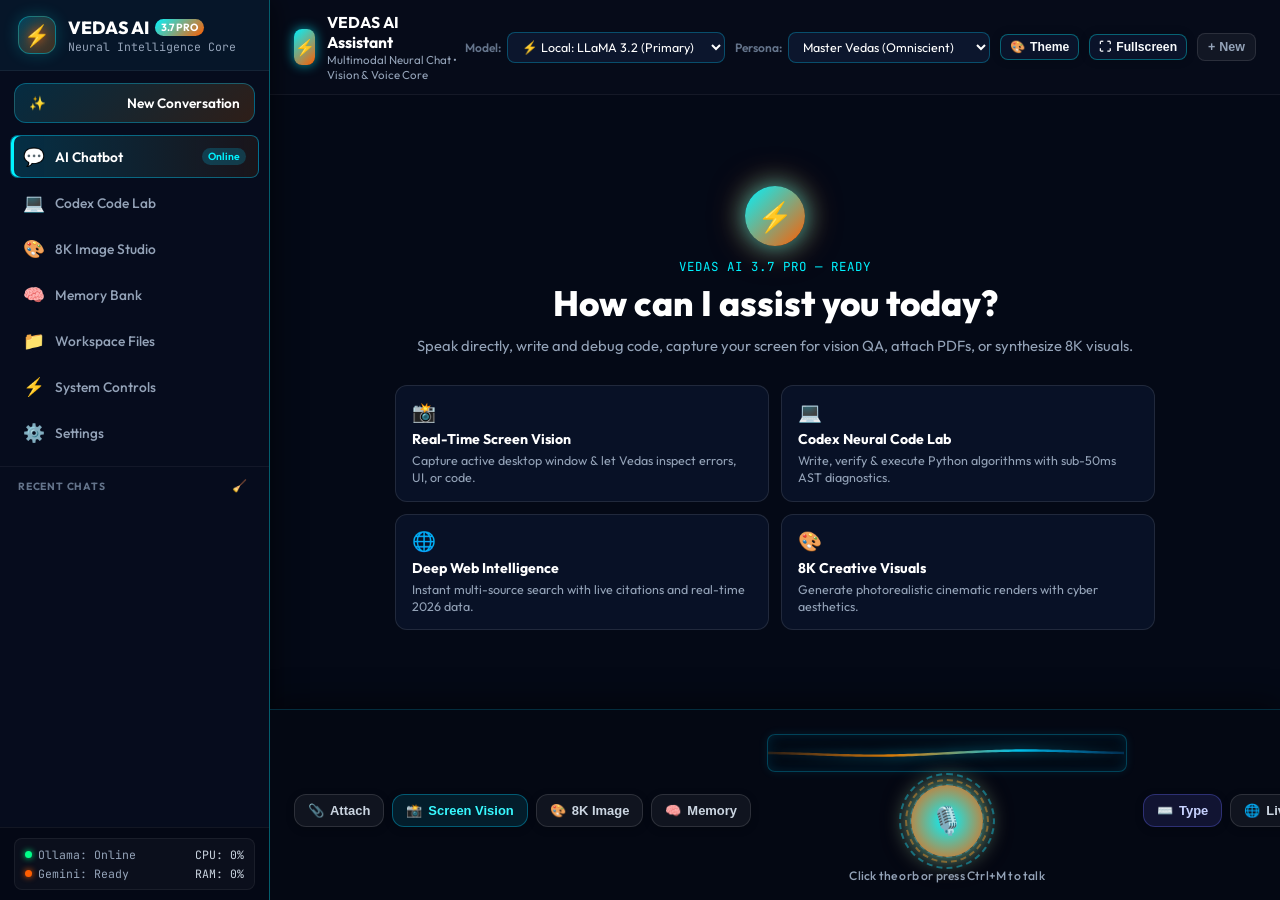
==== commit 8668d7c5: "Add files via upload" ====
--- a/static/index.html
+++ b/static/index.html
@@ -3,374 +3,332 @@
 <head>
   <meta charset="UTF-8">
   <meta name="viewport" content="width=device-width, initial-scale=1.0">
-  <title>VEDAS AI 3.5 Pro — Neural Core</title>
-  <meta name="description" content="Vedas AI 3.5 Pro — Advanced Autonomous Intelligence Operating System powered by Local Ollama & Gemini Supervisor.">
-  <meta name="theme-color" content="#030712">
-  <meta name="mobile-web-app-capable" content="yes">
-  <meta name="apple-mobile-web-app-status-bar-style" content="black-translucent">
-  <link rel="stylesheet" href="/static/css/style.css">
+  <title>VEDAS AI 3.7 Pro — Neural Intelligence Core</title>
+  <meta name="description" content="VEDAS AI 3.7 Pro — Autonomous Multimodal Neural Intelligence Operating System. Powered by Local Ollama & Gemini Supervisor.">
+  <meta name="theme-color" content="#050914">
+  <link rel="stylesheet" href="/static/css/style.css?v=3.7.0">
   <link rel="icon" href="data:image/svg+xml,<svg xmlns=%22http://www.w3.org/2000/svg%22 viewBox=%220 0 100 100%22><text y=%22.9em%22 font-size=%2290%22>⚡</text></svg>">
 </head>
 <body>
 
   <!-- Interactive Background Canvas & Ambience -->
   <canvas id="particles-canvas"></canvas>
-  <div class="ambient-glow ambient-glow-1"></div>
-  <div class="ambient-glow ambient-glow-2"></div>
-  <div class="ambient-glow ambient-glow-gold"></div>
-  <div class="ambient-glow ambient-glow-blue"></div>
-  <div class="ambient-glow ambient-glow-blue-2"></div>
-
-  <!-- HUD Scan Lines -->
-  <div class="jarvis-scanlines" aria-hidden="true"></div>
-  <div class="jarvis-grid-overlay" aria-hidden="true"></div>
-
-  <!-- JARVIS Boot Banner (shown briefly on load) -->
-  <div id="jarvis-boot-screen" aria-live="polite">
-    <div class="jarvis-boot-inner">
-      <div class="jarvis-boot-logo">⚡</div>
-      <div class="jarvis-boot-title">VEDAS AI</div>
-      <div class="jarvis-boot-sub">Autonomous Intelligence System</div>
-      <div class="jarvis-boot-bar"><div class="jarvis-boot-fill" id="jarvis-boot-fill"></div></div>
-      <div class="jarvis-boot-status" id="jarvis-boot-status">Initializing neural matrices...</div>
-    </div>
-  </div>
-
-  <!-- JARVIS Hologram Overlay (appears when speaking) -->
-  <div id="hologram-overlay">
-    <div id="hologram-container">
-      <canvas id="hologram-canvas"></canvas>
-    </div>
-  </div>
-
-  <!-- Master App Container -->
+  <div class="ambient-glow ambient-glow-blue-primary"></div>
+  <div class="ambient-glow ambient-glow-orange-primary"></div>
+
+  <!-- Master App Shell (Sidebar Layout) -->
   <div id="app-container">
 
-    <!-- Top Futuristic HUD -->
-    <header id="top-hud">
-      <!-- JARVIS Ticker Line -->
-      <div class="jarvis-ticker-strip" aria-hidden="true">
-        <div class="jarvis-ticker-content" id="jarvis-ticker">
-          ⚡ VEDAS AI 3.5 PRO NEURAL CORE ONLINE &nbsp;•&nbsp; VEDAS AI 3.5 PRO ACTIVE &nbsp;•&nbsp; ALL SYSTEMS NOMINAL &nbsp;•&nbsp; OLLAMA LOCAL ENGINE READY &nbsp;•&nbsp; GEMINI SUPERVISOR ARMED &nbsp;•&nbsp; MULTIMODAL REASONING ENABLED &nbsp;•&nbsp; MEMORY BANK ONLINE &nbsp;•&nbsp; IMAGE SYNTHESIS ENGINE READY &nbsp;•
+    <!-- ==============================================================================
+         LEFT SIDEBAR NAVIGATION (Electric Blue & Neon Orange Aesthetic)
+         ============================================================================== -->
+    <aside id="sidebar">
+      
+      <!-- Brand Header -->
+      <div class="sidebar-brand" onclick="switchView('chat')" title="VEDAS AI 3.7 Pro">
+        <div class="brand-badge-glow">
+          <span class="brand-icon">⚡</span>
+        </div>
+        <div class="brand-text">
+          <div class="brand-title">VEDAS AI <span class="brand-pro-pill">3.7 PRO</span></div>
+          <div class="brand-tagline">Neural Intelligence Core</div>
         </div>
       </div>
 
-      <div class="brand-section">
-        <div class="brand-logo-badge">
-          <span class="brand-icon">⚡</span>
-        </div>
-        <div class="brand-meta">
-          <h1>VEDAS AI <span class="jarvis-label-tag">3.5 PRO</span></h1>
-          <div class="brand-subtitle">Autonomous Multimodal Neural Intelligence</div>
-        </div>
+      <!-- New Chat Action Button -->
+      <button class="sidebar-new-chat-btn" onclick="startNewChat()">
+        <span class="btn-icon">✨</span>
+        <span class="btn-text">New Conversation</span>
+      </button>
+
+      <!-- Main Navigation Menu -->
+      <nav class="sidebar-nav" aria-label="Main Navigation">
+        <button class="nav-item active" id="nav-item-chat" onclick="switchView('chat')">
+          <span class="nav-icon">💬</span>
+          <span class="nav-label">AI Chatbot</span>
+          <span class="nav-badge" id="chat-badge">Online</span>
+        </button>
+
+        <button class="nav-item" id="nav-item-codex" onclick="switchView('codex')">
+          <span class="nav-icon">💻</span>
+          <span class="nav-label">Codex Code Lab</span>
+        </button>
+
+        <button class="nav-item" id="nav-item-image" onclick="switchView('image')">
+          <span class="nav-icon">🎨</span>
+          <span class="nav-label">8K Image Studio</span>
+        </button>
+
+        <button class="nav-item" id="nav-item-memory" onclick="switchView('memory')">
+          <span class="nav-icon">🧠</span>
+          <span class="nav-label">Memory Bank</span>
+        </button>
+
+        <button class="nav-item" id="nav-item-files" onclick="switchView('files')">
+          <span class="nav-icon">📁</span>
+          <span class="nav-label">Workspace Files</span>
+        </button>
+
+        <button class="nav-item" id="nav-item-commands" onclick="switchView('commands')">
+          <span class="nav-icon">⚡</span>
+          <span class="nav-label">System Controls</span>
+        </button>
+
+        <button class="nav-item" id="nav-item-settings" onclick="switchView('settings')">
+          <span class="nav-icon">⚙️</span>
+          <span class="nav-label">Settings</span>
+        </button>
+      </nav>
+
+      <!-- Sidebar History Sessions -->
+      <div class="sidebar-history-section">
+        <div class="history-header">
+          <span class="history-title">RECENT CHATS</span>
+          <button class="history-clear-btn" onclick="clearAllSessions()" title="Clear History">🧹</button>
+        </div>
+        <div class="history-list" id="sessions-list"></div>
       </div>
 
-      <!-- Center Telemetry & Health Gauges -->
-      <div class="hud-telemetry">
-        <div class="telemetry-chip" id="hud-ollama-chip" onclick="restartOllamaService()" style="cursor:pointer;" title="⚡ Click to Reconnect / Verify Local Ollama">
-          <span id="hud-ollama-dot" class="status-dot"></span>
-          <span id="hud-ollama-text">⚡ CORE: STANDBY</span>
-        </div>
-        <div class="telemetry-chip">
-          <span class="status-dot"></span>
-          <span id="hud-cpu">CPU: 0%</span>
-        </div>
-        <div class="telemetry-chip">
-          <span class="status-dot"></span>
-          <span id="hud-ram">RAM: 0%</span>
-        </div>
-        <div class="telemetry-chip jarvis-time-chip">
-          <span class="status-dot jarvis-dot-gold"></span>
-          <span id="hud-time" class="jarvis-time-display">--:-- --</span>
+      <!-- Sidebar Footer Telemetry -->
+      <div class="sidebar-footer">
+        <div class="telemetry-mini-card">
+          <div class="telemetry-row">
+            <div class="status-indicator">
+              <span class="status-dot dot-green" id="sidebar-ollama-dot"></span>
+              <span class="status-text" id="sidebar-core-text">Ollama: Online</span>
+            </div>
+            <span class="telemetry-val" id="sidebar-cpu-val">CPU: 0%</span>
+          </div>
+          <div class="telemetry-row">
+            <div class="status-indicator">
+              <span class="status-dot dot-orange" id="sidebar-gemini-dot"></span>
+              <span class="status-text">Gemini: Ready</span>
+            </div>
+            <span class="telemetry-val" id="sidebar-ram-val">RAM: 0%</span>
+          </div>
         </div>
       </div>
 
-      <!-- Right HUD Controls & View Tabs -->
-      <div class="hud-actions">
-        <!-- Main View Switcher Tabs -->
-        <div class="hud-view-switcher">
-          <button class="hud-nav-tab active" id="nav-tab-chat" onclick="switchMainView('chat')" title="AI Chat & Multimodal Assistant">
-            <span>💬</span> Assistant
-          </button>
-          <button class="hud-nav-tab" id="nav-tab-codex" onclick="switchMainView('codex')" title="Codex: Code Verification & AI Auto-Repair">
-            <span>💻</span> Codex
-          </button>
-          <button class="hud-nav-tab" id="nav-tab-image" onclick="openImageStudio()" title="Open Image Generation Studio">
-            <span>🎨</span> Image
-          </button>
-          <button class="hud-nav-tab" id="nav-tab-memory" onclick="openMemoryStudio()" title="Open Memory Bank Core">
-            <span>🧠</span> Memory
-          </button>
-          <button class="hud-nav-tab" id="nav-tab-files" onclick="openFileManager()" title="Open File & Folder Manager">
-            <span>📁</span> Files
-          </button>
-        </div>
-
-        <select id="model-selector" class="model-badge-select" title="Active Intelligence Core">
-          <option value="llama3.2:latest">⚡ Local: LLaMA 3.2 (Primary)</option>
-          <option value="llama3:latest">⚡ Local: LLaMA 3</option>
-          <option value="qwen2.5:7b">⚡ Local: Qwen 2.5 7B</option>
-          <option value="phi4:latest">⚡ Local: Phi-4</option>
-          <option value="gemini-3.7-flash">⚡ Cloud: Gemini 3.7 Flash</option>
-          <option value="gemini-3.6-flash">⚡ Cloud: Gemini 3.6 Flash</option>
-          <option value="gemini-3.5-flash">⚡ Cloud: Gemini 3.5 Flash</option>
-          <option value="gemini-3.1-flash-lite">⚡ Cloud: Gemini 3.1 Flash Lite</option>
-          <option value="gemini-3.5-flash-lite">⚡ Cloud: Gemini 3.5 Flash Lite</option>
-          <option value="gemini-3.1-pro-preview">⚡ Cloud: Gemini 3.1 Pro</option>
-        </select>
-      </div>
-    </header>
-
-    <!-- Main Workspace Area -->
-    <main id="main-workspace">
-
-      <!-- Left Sidebar: History, Commands & Memory -->
-      <aside id="sidebar">
-        <button class="sidebar-new-chat-btn" onclick="startNewChat()">
-          <span>+</span> New Conversation
-        </button>
-
-        <!-- Navigation Tabs: Chats | Commands | Memory -->
-        <div class="sidebar-tabs">
-          <button class="sidebar-tab-btn active" id="tab-sessions-btn" onclick="switchSidebarTab('sessions')">💬 Chats</button>
-          <button class="sidebar-tab-btn" id="tab-commands-btn" onclick="switchSidebarTab('commands')">⚡ Commands</button>
-          <button class="sidebar-tab-btn" id="tab-memory-btn" onclick="switchSidebarTab('memory')">🧠 Memory</button>
-        </div>
-
-        <!-- Tab 1: Sessions List Container -->
-        <div class="sidebar-content-area" id="sidebar-sessions-view">
-          <div id="sessions-list" style="display:flex; flex-direction:column; gap:4px;"></div>
-        </div>
-
-        <!-- Tab 2: Sectioned Commands View -->
-        <div class="sidebar-content-area" id="sidebar-commands-view" style="display:none;">
-          <div class="cmd-category-tabs">
-            <button class="cmd-cat-btn active" id="cmd-cat-apps-btn" onclick="switchCmdCategory('apps')">📱 Apps</button>
-            <button class="cmd-cat-btn" id="cmd-cat-utils-btn" onclick="switchCmdCategory('utils')">🎛️ Audio/Tools</button>
-            <button class="cmd-cat-btn" id="cmd-cat-power-btn" onclick="switchCmdCategory('power')">🛡️ Power</button>
-          </div>
-
-          <!-- Sub-category 1: Desktop Apps -->
-          <div class="cmd-category-panel active" id="cmd-panel-apps">
-            <div class="sys-cmds-grid">
-              <button class="sys-cmd-btn" onclick="runSysCmd('open notepad')" title="Open Notepad">📝 Notepad</button>
-              <button class="sys-cmd-btn" onclick="runSysCmd('open calculator')" title="Open Calculator">🧮 Calculator</button>
-              <button class="sys-cmd-btn" onclick="runSysCmd('open explorer')" title="Open File Explorer">📁 Explorer</button>
-              <button class="sys-cmd-btn" onclick="runSysCmd('open chrome')" title="Open Web Browser">🌐 Browser</button>
-              <button class="sys-cmd-btn" onclick="runSysCmd('open task manager')" title="Open Task Manager">⚙️ Tasks</button>
-              <button class="sys-cmd-btn" onclick="runSysCmd('open settings')" title="Open Windows Settings">🔧 Settings</button>
-              <button class="sys-cmd-btn" onclick="runSysCmd('open terminal')" title="Open Command Prompt / Terminal">💻 Terminal</button>
-              <button class="sys-cmd-btn" onclick="runSysCmd('open paint')" title="Open MS Paint">🎨 Paint</button>
-            </div>
-          </div>
-
-          <!-- Sub-category 2: Utilities & Audio -->
-          <div class="cmd-category-panel" id="cmd-panel-utils" style="display:none;">
-            <div class="sys-cmds-grid">
-              <button class="sys-cmd-btn" onclick="runSysCmd('screenshot')" title="Take Screen Capture">📸 Screenshot</button>
-              <button class="sys-cmd-btn" onclick="runSysCmd('mute')" title="Toggle System Mute">🔇 Mute / Unmute</button>
-              <button class="sys-cmd-btn" onclick="runSysCmd('set volume to 50')" title="Set Volume to 50%">🔊 Vol: 50%</button>
-              <button class="sys-cmd-btn" onclick="runSysCmd('set volume to 100')" title="Set Volume to 100%">🔊 Vol: Max</button>
-              <button class="sys-cmd-btn" onclick="runSysCmd('what is my ip')" title="Check Local & Network IP">📶 Network IP</button>
-              <button class="sys-cmd-btn" onclick="runSysCmd('tell me a joke')" title="Tell an AI Joke">😄 Tell Joke</button>
-            </div>
-          </div>
-
-          <!-- Sub-category 3: Power & System Control -->
-          <div class="cmd-category-panel" id="cmd-panel-power" style="display:none;">
-            <div class="sys-cmds-grid">
-              <button class="sys-cmd-btn" onclick="runSysCmd('lock screen')" title="Lock Workstation">🔒 Lock Screen</button>
-              <button class="sys-cmd-btn" onclick="runSysCmd('sleep')" title="Put Computer to Sleep">💤 Sleep Mode</button>
-              <button class="sys-cmd-btn sys-cmd-warning" onclick="confirmRestart()" title="Restart Computer">🔄 Restart PC</button>
-              <button class="sys-cmd-btn sys-cmd-danger" onclick="confirmShutdown()" title="Shutdown Computer">🔴 Shutdown</button>
-              <button class="sys-cmd-btn" onclick="runSysCmd('cancel shutdown')" title="Abort Scheduled Shutdown">⏹ Cancel Action</button>
-            </div>
-          </div>
-        </div>
-
-        <!-- Tab 3: Memory List Container -->
-        <div class="sidebar-content-area" id="sidebar-memory-view" style="display:none;">
-          <div style="display:flex; justify-content:space-between; align-items:center; margin-bottom:6px;">
-            <span style="font-size:0.8rem; font-weight:600; color:var(--cyan-neon);">🧠 STORED KNOWLEDGE</span>
-            <button class="codex-mini-btn" onclick="openMemoryStudio()">+ Add Note</button>
-          </div>
-          <div id="memory-list" style="display:flex; flex-direction:column; gap:4px;"></div>
-        </div>
-
-        <!-- Sidebar Footer & Persona Picker -->
-        <div class="sidebar-footer">
-          <div class="persona-select-container">
-            <label for="persona-selector">System Persona</label>
-            <select id="persona-selector" class="persona-select">
-              <option value="master_vedas">Master Vedas (Omniscient AI)</option>
-              <option value="cyber_coder">Cyber Coder (Full-Stack Engineer)</option>
-              <option value="deep_thinker">Deep Thinker (Logic & Math)</option>
-              <option value="creative_muse">Creative Muse (Visionary)</option>
-              <option value="sarcastic_genius">Sarcastic Genius (Witty)</option>
-            </select>
-          </div>
-        </div>
-      </aside>
-
-      <!-- Center Chat & Visual Stage -->
-      <section id="chat-stage">
-
-        <!-- Welcome Hero View (When conversation empty) -->
-        <div id="welcome-hero">
-          <!-- JARVIS HUD Data Ring -->
-          <div class="jarvis-hero-ring" aria-hidden="true">
-            <div class="jarvis-ring-inner">
-              <div class="hero-orb">⚡</div>
-            </div>
-            <svg class="jarvis-ring-svg" viewBox="0 0 200 200" aria-hidden="true">
-              <circle cx="100" cy="100" r="90" class="jarvis-ring-track"/>
-              <circle cx="100" cy="100" r="90" class="jarvis-ring-progress" id="jarvis-ring-progress"/>
-            </svg>
-          </div>
-
-          <div class="jarvis-hero-label" aria-label="VEDAS AI status">VEDAS AI 3.5 PRO — NEURAL CORE ACTIVE</div>
-          <h2 class="hero-title">Good day. I'm <span class="jarvis-name-highlight">VEDAS</span></h2>
-          <p class="hero-tagline">
-            <span class="jarvis-quote">"At your service."</span> — Your autonomous AI intelligence. Dual-core neural reasoning via local Ollama & Gemini cloud supervisor, 8K image synthesis, multimodal PDF analysis, and live web intelligence.
-          </p>
-
-          <!-- JARVIS Status Grid -->
-          <div class="jarvis-status-grid">
-            <div class="jarvis-stat-chip"><span class="jarvis-stat-dot"></span> NEURAL CORE <span class="jarvis-stat-val" id="hero-core-status">ONLINE</span></div>
-            <div class="jarvis-stat-chip"><span class="jarvis-stat-dot jarvis-dot-purple"></span> GEMINI SUP <span class="jarvis-stat-val">ARMED</span></div>
-            <div class="jarvis-stat-chip"><span class="jarvis-stat-dot jarvis-dot-gold"></span> IMAGE ENGINE <span class="jarvis-stat-val">READY</span></div>
-            <div class="jarvis-stat-chip"><span class="jarvis-stat-dot jarvis-dot-amber"></span> MEMORY BANK <span class="jarvis-stat-val">LOADED</span></div>
-          </div>
-
-          <!-- Quick Action Prompts Grid -->
-          <div class="quick-prompts-grid">
-            <div class="quick-card" data-prompt="/image a futuristic cybernetic city with flying holographic vehicles, 8k cinematic lighting">
-              <div class="quick-card-icon">🎨</div>
-              <div class="quick-card-title">⚡ Image Synthesis</div>
-              <div class="quick-card-desc">Generate 8K masterpieces with FLUX neural engines. Enhanced style presets.</div>
-            </div>
-            <div class="quick-card" data-prompt="Analyze how an AI assistant handles multi-modal reasoning and write a Python demonstration with tests.">
-              <div class="quick-card-icon">💻</div>
-              <div class="quick-card-title">⚡ Code Lab</div>
-              <div class="quick-card-desc">Write, analyze & execute Python. I'll review logic and suggest improvements.</div>
-            </div>
-            <div class="quick-card" data-prompt="Search for latest breakthroughs in quantum computing and summarize the top findings.">
-              <div class="quick-card-icon">🌐</div>
-              <div class="quick-card-title">⚡ Web Intel</div>
-              <div class="quick-card-desc">Real-time search & knowledge synthesis. Live data feeds directly to my core.</div>
-            </div>
-            <div class="quick-card" data-prompt="Please explain how Vedas AI architecture integrates local Ollama and cloud Gemini.">
-              <div class="quick-card-icon">🤖</div>
-              <div class="quick-card-title">⚡ System Briefing</div>
-              <div class="quick-card-desc">Explore my dual-core neural architecture, supervisory layer & capabilities.</div>
-            </div>
-          </div>
-        </div>
-
-        <!-- Dynamic Chat Messages Stream -->
-        <div id="chat-messages-container" style="display:none;"></div>
-
-        <!-- Master Chat Input Dock -->
-        <div id="input-dock">
-          <!-- File Attachments Tray (PDFs, Images, Docs) -->
+    </aside>
+
+    <!-- ==============================================================================
+         MAIN CONTENT AREA
+         ============================================================================== -->
+    <main id="main-content">
+
+      <!-- ==============================================================================
+           VIEW: AI CHATBOT (Primary Default Intelligence Hub)
+           ============================================================================== -->
+      <section class="app-view active" id="view-chat">
+        
+        <!-- Chat Stage Header Bar -->
+        <div class="chat-header-bar">
+          <div class="chat-header-left">
+            <div class="chat-header-avatar">⚡</div>
+            <div class="chat-header-info">
+              <div class="chat-header-title">VEDAS AI Assistant</div>
+              <div class="chat-header-sub">Multimodal Neural Chat • Vision & Voice Core</div>
+            </div>
+          </div>
+
+          <div class="chat-header-right">
+            <!-- Model Switcher -->
+            <div class="control-select-wrapper">
+              <span class="select-label">Model:</span>
+              <select id="model-selector" class="chat-model-select" title="Active Intelligence Core">
+                <option value="llama3.2:latest">⚡ Local: LLaMA 3.2 (Primary)</option>
+                <option value="llama3:latest">⚡ Local: LLaMA 3</option>
+                <option value="qwen2.5:7b">⚡ Local: Qwen 2.5 7B</option>
+                <option value="phi4:latest">⚡ Local: Phi-4</option>
+                <option value="gemini-3.7-flash">⚡ Cloud: Gemini 3.7 Flash</option>
+                <option value="gemini-3.6-flash">⚡ Cloud: Gemini 3.6 Flash</option>
+                <option value="gemini-3.5-flash">⚡ Cloud: Gemini 3.5 Flash</option>
+                <option value="gemini-3.1-flash-lite">⚡ Cloud: Gemini 3.1 Flash Lite</option>
+                <option value="gemini-3.5-flash-lite">⚡ Cloud: Gemini 3.5 Flash Lite</option>
+                <option value="gemini-3.1-pro-preview">⚡ Cloud: Gemini 3.1 Pro</option>
+              </select>
+            </div>
+
+            <!-- Persona Switcher -->
+            <div class="control-select-wrapper">
+              <span class="select-label">Persona:</span>
+              <select id="persona-selector" class="chat-persona-select" title="System Persona">
+                <option value="master_vedas">Master Vedas (Omniscient)</option>
+                <option value="cyber_coder">Cyber Coder (Engineer)</option>
+                <option value="deep_thinker">Deep Thinker (Logic & Math)</option>
+                <option value="creative_muse">Creative Muse (Visionary)</option>
+                <option value="sarcastic_genius">Sarcastic Genius (Witty)</option>
+              </select>
+            </div>
+
+            <!-- Quick Action Chips -->
+            <button class="chat-hdr-chip" onclick="cycleTheme()" title="Switch Vibrant Cyber Color Palette">
+              🎨 <span class="chip-txt">Theme</span>
+            </button>
+            <button class="chat-hdr-chip" onclick="toggleFullscreen()" title="Toggle Fullscreen Neural Interface">
+              ⛶ <span class="chip-txt">Fullscreen</span>
+            </button>
+
+            <button class="chat-hdr-btn" onclick="startNewChat()" title="Start Fresh Conversation">
+              <span>+</span> New
+            </button>
+          </div>
+        </div>
+
+        <!-- Chat Conversation Stage (Full Width, Centered, Clean) -->
+        <div class="chat-stage-wrapper">
+          <div class="chat-stage-body" id="chat-stage-body">
+            
+            <!-- Empty State Hero (Prompt Suggestions) -->
+            <div id="welcome-hero" class="chat-welcome-hero">
+              <div class="chat-hero-orb">⚡</div>
+              <div class="chat-hero-status">VEDAS AI 3.7 PRO — READY</div>
+              <h2 class="chat-hero-title">How can I assist you today?</h2>
+              <p class="chat-hero-desc">
+                Speak directly, write and debug code, capture your screen for vision QA, attach PDFs, or synthesize 8K visuals.
+              </p>
+
+              <div class="chat-quick-cards-grid">
+                <div class="quick-card" onclick="triggerScreenVision()" title="Capture and analyze active desktop window">
+                  <div class="quick-card-icon">📸</div>
+                  <div class="quick-card-title">Real-Time Screen Vision</div>
+                  <div class="quick-card-desc">Capture active desktop window & let Vedas inspect errors, UI, or code.</div>
+                </div>
+                <div class="quick-card" onclick="switchView('codex')" title="Open Codex Code Lab">
+                  <div class="quick-card-icon">💻</div>
+                  <div class="quick-card-title">Codex Neural Code Lab</div>
+                  <div class="quick-card-desc">Write, verify & execute Python algorithms with sub-50ms AST diagnostics.</div>
+                </div>
+                <div class="quick-card" onclick="triggerQuickWebSearch()" title="Instant Live Web Search">
+                  <div class="quick-card-icon">🌐</div>
+                  <div class="quick-card-title">Deep Web Intelligence</div>
+                  <div class="quick-card-desc">Instant multi-source search with live citations and real-time 2026 data.</div>
+                </div>
+                <div class="quick-card" onclick="switchView('image')" title="Open 8K Image Studio">
+                  <div class="quick-card-icon">🎨</div>
+                  <div class="quick-card-title">8K Creative Visuals</div>
+                  <div class="quick-card-desc">Generate photorealistic cinematic renders with cyber aesthetics.</div>
+                </div>
+              </div>
+            </div>
+
+            <!-- Active Chat Messages Stream -->
+            <div id="chat-messages-container" style="display:none;"></div>
+
+          </div>
+
+          <!-- Floating Voice "Read in Full?" Prompt Bar (Bottom Area, One-Line Capsule) -->
+          <div id="voice-read-full-panel" class="voice-read-full-bar" style="display:none;">
+            <div class="vrf-bar-left">
+              <span class="vrf-pulse-orb">🎙️</span>
+              <span class="vrf-bar-title" id="vrf-title">Should I read it to you in full?</span>
+              <span class="vrf-progress-chip" id="vrf-progress-chip">25% Preview</span>
+            </div>
+            <div class="vrf-bar-actions">
+              <button class="vrf-btn vrf-btn-yes" id="vrf-btn-yes" onclick="readFullResponseSpeech()">
+                <span>✨</span> Yes, Read Full
+              </button>
+              <button class="vrf-btn vrf-btn-no" onclick="dismissReadFullPrompt(true)">
+                <span>⏹️</span> No
+              </button>
+              <button class="vrf-bar-close" onclick="dismissReadFullPrompt(false)" title="Dismiss">✕</button>
+            </div>
+          </div>
+
+        </div>
+
+        <!-- Master Chat Voice & Action Dock (Single-Line Symmetrical Interface) -->
+        <div class="chat-master-dock">
+          
+          <!-- Hidden File Input for Attachments -->
+          <input type="file" id="file-input" multiple accept=".pdf,image/*,.txt,.py,.js,.json,.md,.csv" style="display:none;">
+
+          <!-- File / Vision Attachments Tray -->
           <div id="attachment-tray"></div>
 
-          <!-- Primary Voice Dock (Default Mode) -->
-          <div id="dock-voice-mode" class="dock-mode-container active">
-            <!-- Left Shortcut Buttons: Memory, Image, Attach -->
-            <div class="dock-side-left">
-              <button class="dock-pill-btn dock-btn-memory" id="dock-btn-memory" onclick="openMemoryStudio()" title="Open Memory Bank [🧠]">
-                <span class="dock-btn-icon">🧠</span>
-                <span class="dock-btn-label">Memory</span>
-              </button>
-              <button class="dock-pill-btn dock-btn-image" id="dock-btn-image" onclick="openImageStudio()" title="Open Image Generation Studio [🎨]">
-                <span class="dock-btn-icon">🎨</span>
-                <span class="dock-btn-label">Image</span>
-              </button>
-              <button class="dock-pill-btn dock-btn-attach" onclick="document.getElementById('file-input').click()" title="Attach PDFs, Photos, Documents, or Code [📎]">
-                <span class="dock-btn-icon">📎</span>
-                <span class="dock-btn-label">Attach</span>
-              </button>
-            </div>
-
-            <!-- Center Voice Unit: Big Mic Button & Larger Fluid Waveform -->
-            <div class="dock-center-unit">
-              <!-- Big Centered Mic Button -->
-              <button class="dock-big-mic-btn" id="dock-main-mic-btn" title="Voice Interaction [Hotkey: Ctrl+M / Alt+V]">
-                <div class="mic-halo-ring"></div>
-                <div class="mic-halo-pulse"></div>
-                <div class="mic-core-glow"></div>
-                <div class="mic-icon-inner">🎙️</div>
-                <span class="mic-hotkey-badge">Ctrl+M</span>
-              </button>
-
-              <!-- Pure Fluid Waveform Unit (Larger flowing wave with transcript chip below) -->
-              <div class="dock-voice-wave-unit" id="dock-voice-wave-unit" style="display:none;" onclick="toggleVoiceListening()" title="Click to finish & send voice query">
-                <div class="fluid-waveform-wrapper">
-                  <canvas id="waveform-canvas"></canvas>
-                  <div class="fluid-wave-glow"></div>
-                </div>
-                <div class="dock-speech-transcript" id="dock-waveform-transcript">Listening...</div>
-              </div>
-            </div>
-
-            <!-- Right Shortcut Buttons: Web Search, Files, Switch to Type -->
-            <div class="dock-side-right">
-              <button class="dock-pill-btn dock-btn-web" id="dock-btn-web-voice" onclick="toggleWebSearchVoice(this)" title="Toggle Live Web Search [🌐]">
-                <span class="dock-btn-icon">🌐</span>
-                <span class="dock-btn-label">Search</span>
-              </button>
-              <button class="dock-pill-btn dock-btn-files" onclick="openFileManager()" title="Open File Explorer [📁]">
-                <span class="dock-btn-icon">📁</span>
-                <span class="dock-btn-label">Files</span>
-              </button>
-              <button class="dock-pill-btn dock-btn-type" id="dock-btn-type" onclick="switchInputMode('typing')" title="Switch to Keyboard Typing Mode [⌨️]">
-                <span class="dock-btn-icon">⌨️</span>
-                <span class="dock-btn-label">Type</span>
-              </button>
-            </div>
-          </div>
-
-          <!-- Secondary Keyboard Typing Dock (Fully Fledged & Full Horizontal Width) -->
-          <div id="dock-typing-mode" class="dock-mode-container" style="display:none;">
-            <div class="input-glass-box">
-              <div class="input-row-main">
-                <textarea id="chat-input" rows="1" placeholder="Ask Vedas, say 'open notepad', drag files, or press Ctrl+M..." autofocus></textarea>
-                <button class="mic-action-btn small-side-mic" id="mic-btn" title="Voice Dictation [Hotkey: Ctrl+M or Alt+V]">
-                  🎙️
-                </button>
-                <button class="send-btn" id="send-btn" title="Transmit Query">
-                  ➤
-                </button>
-              </div>
-
-              <!-- Bottom Action Icons Bar -->
-              <div class="input-actions-bar">
-                <div class="input-tools-left">
-                  <input type="file" id="file-input" multiple accept=".pdf,image/*,.txt,.py,.js,.json,.md,.csv">
-                  <button class="tool-icon-btn" id="upload-trigger-btn" title="Attach PDFs, Photos, Documents, or Code">
-                    📎
-                  </button>
-                  <button class="tool-icon-btn" id="web-search-toggle" title="Toggle Live Web Search">
-                    🌐
-                  </button>
-                  <button class="tool-icon-btn" onclick="openImageStudio()" title="Quick Image Studio">
-                    🎨
-                  </button>
-                  <button class="tool-icon-btn" onclick="openMemoryStudio()" title="Quick Memory Bank">
-                    🧠
-                  </button>
-                  <button class="tool-icon-btn" onclick="openFileManager()" title="File Manager">
-                    📁
-                  </button>
-                </div>
-                <div class="input-tools-right">
-                  <span class="typing-hotkey-hint">Hotkey: <code>Ctrl + M</code> for Voice • Enter to send</span>
-                  <button class="dock-mode-switch-btn" onclick="switchInputMode('voice')" title="Switch to Voice Mode">
-                    <span>🎙️</span> Voice Mode
-                  </button>
-                </div>
-              </div>
+          <!-- MODE 1: VOICE DOCK (Default 1-Line Mode with Centered Big Mic Orb) -->
+          <div class="dock-symmetrical-bar" id="dock-voice-mode">
+            
+            <!-- LEFT TOOLS WING (1 Line) -->
+            <div class="dock-wing dock-wing-left">
+              <button class="dock-tool-btn" onclick="document.getElementById('file-input').click()" title="Attach Document, Code or PDF [📎]">
+                <span class="dock-icon">📎</span>
+                <span class="dock-text">Attach</span>
+              </button>
+              <button class="dock-tool-btn dock-btn-vision" onclick="triggerScreenVision()" title="Capture and analyze active screen with AI Vision">
+                <span class="dock-icon">📸</span>
+                <span class="dock-text">Screen Vision</span>
+              </button>
+              <button class="dock-tool-btn" onclick="switchView('image')" title="8K Neural Image Studio">
+                <span class="dock-icon">🎨</span>
+                <span class="dock-text">8K Image</span>
+              </button>
+              <button class="dock-tool-btn" onclick="switchView('memory')" title="Persistent Memory Bank">
+                <span class="dock-icon">🧠</span>
+                <span class="dock-text">Memory</span>
+              </button>
+            </div>
+
+            <!-- CENTER VOICE HUB: Large Prominent Mic Orb with Waveform & Transcript -->
+            <div class="dock-center-voice-core">
+              <div class="dock-wave-container">
+                <canvas id="chat-waveform" width="360" height="38"></canvas>
+              </div>
+              <div class="dock-voice-unit">
+                <div class="voice-ring ring-outer-blue"></div>
+                <div class="voice-ring ring-middle-orange"></div>
+                <div class="voice-ring ring-inner-cyan"></div>
+                <button class="voice-main-mic-orb" id="chat-mic-orb-btn" onclick="toggleVoiceListening()" title="Click or Press Ctrl+M to Speak">
+                  <span class="mic-glyph" id="chat-mic-glyph">🎙️</span>
+                  <div class="mic-pulse-aura"></div>
+                </button>
+              </div>
+              <div class="dock-voice-caption" id="chat-voice-transcript">Click the orb or press Ctrl+M to talk</div>
+            </div>
+
+            <!-- RIGHT TOOLS WING (1 Line) -->
+            <div class="dock-wing dock-wing-right">
+              <button class="dock-tool-btn dock-btn-type" id="type-mode-toggle" onclick="setDockMode('type')" title="Switch to Keyboard Typing Bar">
+                <span class="dock-icon">⌨️</span>
+                <span class="dock-text">Type</span>
+              </button>
+              <button class="dock-tool-btn dock-btn-search" id="web-search-toggle" onclick="toggleWebSearch(this)" title="Toggle Instant Live Web Search">
+                <span class="dock-icon">🌐</span>
+                <span class="dock-text">Live Search</span>
+                <span class="search-indicator-dot" id="search-dot"></span>
+              </button>
+              <button class="dock-tool-btn" onclick="switchView('files')" title="Workspace File Browser">
+                <span class="dock-icon">📁</span>
+                <span class="dock-text">Files</span>
+              </button>
+              <button class="dock-tool-btn" onclick="switchView('codex')" title="Codex Code Lab IDE">
+                <span class="dock-icon">💻</span>
+                <span class="dock-text">Code Lab</span>
+              </button>
+            </div>
+
+          </div>
+
+          <!-- MODE 2: TYPING DOCK (Single-Line Bar Replaces Mic in Place) -->
+          <div class="dock-typing-bar-wrapper" id="dock-typing-mode" style="display:none;">
+            <div class="dock-typing-bar">
+              <button class="typing-mode-switch-btn" onclick="setDockMode('voice')" title="Switch back to Voice Mode">
+                <span>🎙️</span>
+                <span class="typing-switch-text">Voice Mode</span>
+              </button>
+              
+              <button class="typing-attach-btn" onclick="document.getElementById('file-input').click()" title="Attach File [📎]">
+                📎
+              </button>
+              
+              <textarea id="chat-input" rows="1" placeholder="Ask Vedas anything, paste code, say 'look at my screen', or press Enter to send..."></textarea>
+              
+              <button class="typing-send-btn" id="send-btn" onclick="handleSendMessage()" title="Send Message (Enter)">
+                ➤ Send
+              </button>
+              <button class="typing-stop-btn" id="stop-btn" onclick="stopAllAIResponse()" title="Stop AI Response (Esc)" style="display:none;">
+                ⏹️ Stop
+              </button>
             </div>
           </div>
 
@@ -378,15 +336,16 @@
 
       </section>
 
-      <!-- Codex Neural Code Studio Stage -->
-      <section id="codex-stage" style="display:none;">
-        <!-- Codex Top Toolbar -->
+      <!-- ==============================================================================
+           VIEW: CODEX NEURAL CODE STUDIO (Fast AST & Auto-Repair IDE)
+           ============================================================================== -->
+      <section class="app-view" id="view-codex" style="display:none;">
         <div class="codex-toolbar">
           <div class="codex-toolbar-left">
             <div class="codex-brand-chip">
               <span class="codex-icon">💻</span>
               <span class="codex-brand-name">CODEX</span>
-              <span class="codex-brand-badge">Neural Code Verifier & Repair</span>
+              <span class="codex-brand-badge">Neural Code Lab</span>
             </div>
             <select id="codex-lang-select" class="codex-select" title="Source Language">
               <option value="python">🐍 Python</option>
@@ -401,30 +360,34 @@
               <option value="sql">🗄️ SQL</option>
               <option value="bash">💻 Shell / Bash</option>
             </select>
+            <select id="codex-model-select" class="codex-select" title="Codex AI Model">
+              <option value="gemini-3.8-flash">⚡ Hyper-Fast: Gemini 3.8 Flash (&lt;1s)</option>
+              <option value="gemini-3.7-flash">⚡ Cloud: Gemini 3.7 Flash</option>
+              <option value="llama3.2:latest">⚡ Local: LLaMA 3.2</option>
+              <option value="qwen2.5:7b">⚡ Local: Qwen 2.5 7B</option>
+            </select>
           </div>
 
           <div class="codex-toolbar-right">
-            <button class="codex-btn codex-btn-sample" onclick="loadCodexSample()" title="Load sample buggy code for testing">
+            <button class="codex-btn codex-btn-sample" onclick="loadCodexSample()" title="Load sample bug code">
               💡 Sample Bug
             </button>
             <button class="codex-btn codex-btn-clear" onclick="clearCodexEditor()" title="Clear editor">
               🧹 Clear
             </button>
-            <button class="codex-btn codex-btn-run" id="codex-run-btn" onclick="runCodexCode()" title="Run code in local sandbox">
+            <button class="codex-btn codex-btn-run" id="codex-run-btn" onclick="runCodexCode()" title="Run code in sandbox">
               ▶ Run Sandbox
             </button>
-            <button class="codex-btn codex-btn-check" id="codex-check-btn" onclick="checkCodexCode()" title="Static verification & deep AI bug check">
+            <button class="codex-btn codex-btn-check" id="codex-check-btn" onclick="checkCodexCode()" title="Instant AST syntax check & deep bug scan">
               🔍 Check Code
             </button>
-            <button class="codex-btn codex-btn-fix" id="codex-fix-btn" onclick="fixCodexCode()" title="AI auto-repair and fix code">
+            <button class="codex-btn codex-btn-fix" id="codex-fix-btn" onclick="fixCodexCode()" title="AI Auto-Repair code flaws">
               🛠️ Fix Code (AI)
             </button>
           </div>
         </div>
 
-        <!-- Codex Main Split Workspace -->
         <div class="codex-grid">
-          <!-- Editor Column -->
           <div class="codex-panel codex-editor-panel">
             <div class="codex-panel-header">
               <span class="codex-panel-title">📝 Source Code Editor</span>
@@ -436,11 +399,10 @@
             </div>
             <div class="codex-editor-wrapper">
               <div class="codex-line-numbers" id="codex-line-numbers">1</div>
-              <textarea id="codex-editor" class="codex-code-input" spellcheck="false" placeholder="# Paste or write your code here...&#10;# Click 'Check Code' to verify correctness.&#10;# Click 'Fix Code (AI)' to have Vedas repair all bugs."></textarea>
-            </div>
-          </div>
-
-          <!-- Output & Analysis Column -->
+              <textarea id="codex-editor" class="codex-code-input" spellcheck="false" placeholder="# Paste or write your code here...&#10;# Click 'Check Code' for instant diagnostics.&#10;# Click 'Fix Code (AI)' to have Vedas automatically repair all bugs."></textarea>
+            </div>
+          </div>
+
           <div class="codex-panel codex-output-panel">
             <div class="codex-panel-header">
               <div class="codex-output-tabs">
@@ -451,59 +413,535 @@
               <div id="codex-status-pill" class="codex-status-pill standby">Ready</div>
             </div>
 
-            <!-- Sub-tab 1: Check Report -->
             <div class="codex-tab-content active" id="codex-view-check">
               <div class="codex-report-box" id="codex-report-box">
                 <div class="codex-empty-report">
                   <div class="codex-empty-icon">🔍</div>
                   <div class="codex-empty-title">Codex Ready for Inspection</div>
-                  <div class="codex-empty-desc">Enter your code on the left and click <strong>Check Code</strong> to run AST syntax validation, logic bug hunting, and neural security analysis.</div>
-                </div>
-              </div>
-            </div>
-
-            <!-- Sub-tab 2: Fixed Code View -->
+                  <div class="codex-empty-desc">Enter your code on the left and click <strong>Check Code</strong> for instant AST syntax checking, logic bug hunting, and security analysis.</div>
+                </div>
+              </div>
+            </div>
+
             <div class="codex-tab-content" id="codex-view-fix" style="display:none;">
               <div class="codex-fix-box" id="codex-fix-box">
                 <div class="codex-empty-report">
                   <div class="codex-empty-icon">🛠️</div>
                   <div class="codex-empty-title">No Fix Generated Yet</div>
-                  <div class="codex-empty-desc">Click <strong>Fix Code (AI)</strong> to have Vedas diagnose all flaws, reconstruct the clean working code, and explain every fix.</div>
-                </div>
-              </div>
-            </div>
-
-            <!-- Sub-tab 3: Terminal Console -->
+                  <div class="codex-empty-desc">Click <strong>Fix Code (AI)</strong> to have Vedas diagnose all flaws, reconstruct clean working code, and explain every fix.</div>
+                </div>
+              </div>
+            </div>
+
             <div class="codex-tab-content" id="codex-view-console" style="display:none;">
               <div class="codex-console-box" id="codex-console-box">
-                <pre class="codex-console-output" id="codex-console-output">$ Ready. Click 'Run Sandbox' to execute code.</pre>
-              </div>
-            </div>
-
+                <pre class="codex-console-output" id="codex-console-output">$ Ready. Click 'Run Sandbox' to execute code in sandbox.</pre>
+              </div>
+            </div>
           </div>
         </div>
       </section>
 
-
-      <!-- Drawer Backdrop Overlay -->
-      <div id="drawer-backdrop" onclick="closeSideCanvas()"></div>
-
-      <!-- Right Side Drawer: Image Studio / Memory Studio / File Manager -->
-      <div id="side-canvas">
-        <div class="drawer-header">
-          <div class="drawer-title" id="side-canvas-title">🎨 AI Image Studio</div>
-          <button class="drawer-close-btn" onclick="closeSideCanvas()" title="Close Panel (Esc)">✕</button>
-        </div>
-        <div class="drawer-body" id="side-canvas-body"></div>
+      <!-- ==============================================================================
+           VIEW: 8K IMAGE STUDIO (Neural Diffusion Studio)
+           ============================================================================== -->
+      <section class="app-view" id="view-image" style="display:none;">
+        <div class="studio-page-container">
+          <div class="studio-header">
+            <div class="studio-badge">🎨 NEURAL SYNTHESIS</div>
+            <h2 class="studio-title">8K AI Image Generation Studio</h2>
+            <p class="studio-desc">Synthesize cinematic art, concept designs, wallpapers, and photorealistic renders.</p>
+          </div>
+
+          <div class="image-studio-grid">
+            <div class="studio-controls-panel">
+              <div class="studio-form-group">
+                <label for="image-prompt-input">Prompt Description</label>
+                <textarea id="image-prompt-input" rows="3" placeholder="Describe the scene in detail... e.g. A futuristic cybernetic samurai in a glowing rain-soaked Tokyo street with blue and orange neon lights, 8k cinematic"></textarea>
+              </div>
+
+              <!-- Quick Inspiration Prompts -->
+              <div class="studio-form-group">
+                <label>Inspiration Prompts (Click to Use):</label>
+                <div class="studio-tag-chips">
+                  <button type="button" class="tag-chip" onclick="setImagePrompt('A futuristic cybernetic samurai in glowing rain-soaked Neo-Tokyo street with neon blue and bright orange reflections, 8k octane render')">⚡ Cyberpunk Samurai</button>
+                  <button type="button" class="tag-chip" onclick="setImagePrompt('Hyperrealistic quantum artificial intelligence neural core floating in deep space, glowing electric cyan and ember gold filaments, ultra detailed')">🧠 Neural Quantum Core</button>
+                  <button type="button" class="tag-chip" onclick="setImagePrompt('Cinematic sci-fi command workstation with holographic blueprints, glowing dark blue and orange displays, 8k photorealistic')">💻 Cyber Workstation</button>
+                </div>
+              </div>
+
+              <div class="studio-row">
+                <div class="studio-form-group flex-1">
+                  <label for="image-style-select">Visual Style</label>
+                  <select id="image-style-select">
+                    <option value="cinematic">🎬 Cinematic Cyberpunk</option>
+                    <option value="photorealistic">📸 Ultra Photorealistic 8K</option>
+                    <option value="anime">✨ Anime & Concept Art</option>
+                    <option value="fantasy">🔮 Epic Fantasy</option>
+                    <option value="3d-render">💎 Octane 3D Render</option>
+                    <option value="digital-art">🖌️ Modern Digital Art</option>
+                  </select>
+                </div>
+
+                <div class="studio-form-group flex-1">
+                  <label for="image-ratio-select">Aspect Ratio</label>
+                  <select id="image-ratio-select">
+                    <option value="1:1">1:1 Square (1024x1024)</option>
+                    <option value="16:9">16:9 Widescreen (1280x720)</option>
+                    <option value="9:16">9:16 Mobile Story (720x1280)</option>
+                    <option value="4:3">4:3 Standard (1024x768)</option>
+                  </select>
+                </div>
+              </div>
+
+              <div class="studio-btn-row">
+                <button class="studio-generate-btn" id="image-gen-btn" onclick="executeImageGeneration()">
+                  <span>✨</span> Generate 8K Image
+                </button>
+              </div>
+            </div>
+
+            <div class="studio-preview-panel">
+              <div class="image-preview-wrapper" id="image-preview-box">
+                <div class="image-placeholder-content">
+                  <span class="ph-icon">🎨</span>
+                  <span class="ph-title">Ready for Image Synthesis</span>
+                  <span class="ph-desc">Enter your prompt on the left and click <strong>Generate 8K Image</strong> to synthesize a high-resolution render.</span>
+                </div>
+              </div>
+            </div>
+          </div>
+        </div>
+      </section>
+
+      <!-- ==============================================================================
+           VIEW: MEMORY BANK
+           ============================================================================== -->
+      <section class="app-view" id="view-memory" style="display:none;">
+        <div class="memory-page-container">
+          <div class="memory-header">
+            <div class="memory-badge">🧠 NEURAL MEMORY CORE</div>
+            <h2 class="memory-title">Persistent Knowledge & Long-Term Memory</h2>
+            <p class="memory-desc">Information stored here is recalled across all conversations by VEDAS AI.</p>
+          </div>
+
+          <div class="memory-add-card">
+            <input type="text" id="memory-new-input" placeholder="Add a new fact or instruction for VEDAS to remember (e.g. My preferred language is Python, my project is VedasAI)..." />
+            <button class="memory-add-btn" onclick="addCustomMemoryNote()">
+              <span>+</span> Add Fact
+            </button>
+          </div>
+
+          <div class="memory-list-card">
+            <div class="memory-card-header">
+              <span class="card-title">STORED MEMORY NOTES</span>
+              <button class="memory-clear-btn" onclick="clearAllMemoryNotes()">🧹 Clear All</button>
+            </div>
+            <div id="memory-items-container" class="memory-items-list"></div>
+          </div>
+        </div>
+      </section>
+
+      <!-- ==============================================================================
+           VIEW: FILE EXPLORER
+           ============================================================================== -->
+      <section class="app-view" id="view-files" style="display:none;">
+        <div class="files-page-container">
+          <div class="files-header">
+            <div class="files-badge">📁 WORKSPACE EXPLORER</div>
+            <h2 class="files-title">Local Files & Project Workspace</h2>
+            <p class="files-desc">Browse, preview, edit and upload files to your active workspace.</p>
+          </div>
+
+          <div class="files-browser-card">
+            <div class="files-toolbar">
+              <div class="files-tools-left">
+                <button class="files-nav-btn" id="files-up-btn" onclick="navigateFileUp()" title="Go Up Directory">⬆️ Up</button>
+                <div class="files-path-bar" id="files-current-path">C:\Users\...</div>
+              </div>
+              <div class="files-tools-right">
+                <input type="text" class="files-search-input" id="files-search-input" placeholder="🔍 Filter files..." oninput="filterFilesList(this.value)" />
+                <button class="files-action-btn" onclick="refreshFileList()" title="Refresh File List">🔄 Refresh</button>
+              </div>
+            </div>
+            <div class="files-content-grid">
+              <div class="files-tree-pane" id="files-tree-list"></div>
+              <div class="files-viewer-pane" id="files-viewer-box">
+                <div class="files-empty-viewer">Select a file on the left to preview or inspect its contents.</div>
+              </div>
+            </div>
+          </div>
+        </div>
+      </section>
+
+      <!-- ==============================================================================
+           VIEW 8: SYSTEM COMMANDS & WORKSTATION AUTOMATION
+           ============================================================================== -->
+      <section class="app-view" id="view-commands" style="display:none;">
+        <div class="commands-page-container">
+          <div class="commands-header">
+            <div class="commands-badge">⚡ WORKSTATION AUTOMATION</div>
+            <h2 class="commands-title">System Control Center</h2>
+            <p class="commands-desc">Trigger native Windows tools, media volume, screen utilities, and power actions.</p>
+          </div>
+
+          <!-- Horizontal Command Center Navigation Tabs -->
+          <div class="commands-nav-tabs">
+            <button class="cmd-tab-btn active" id="cmd-tab-audio" onclick="switchCommandsTab('audio')">
+              <span>🎛️</span> Audio & Utility
+            </button>
+            <button class="cmd-tab-btn" id="cmd-tab-apps" onclick="switchCommandsTab('apps')">
+              <span>📱</span> Native Applications
+            </button>
+            <button class="cmd-tab-btn" id="cmd-tab-power" onclick="switchCommandsTab('power')">
+              <span>🛡️</span> Power & Security
+            </button>
+          </div>
+
+          <!-- TAB 1: AUDIO & UTILITIES -->
+          <div class="cmd-tab-panel active" id="cmd-panel-audio">
+            <div class="cmd-full-card">
+              <div class="cmd-card-headline">
+                <span class="cmd-head-icon">🔊</span>
+                <div>
+                  <div class="cmd-head-title">Audio & Workstation Utilities</div>
+                  <div class="cmd-head-sub">Control volume levels, capture screens, and query network status.</div>
+                </div>
+              </div>
+              <div class="sys-tiles-grid">
+                <button class="sys-action-tile" onclick="runSysCmd('mute')">
+                  <span class="tile-icon">🔇</span>
+                  <span class="tile-label">Mute / Unmute</span>
+                  <span class="tile-sub">Toggle audio output</span>
+                </button>
+                <button class="sys-action-tile" onclick="runSysCmd('set volume to 25')">
+                  <span class="tile-icon">🔈</span>
+                  <span class="tile-label">Volume 25%</span>
+                  <span class="tile-sub">Low ambient volume</span>
+                </button>
+                <button class="sys-action-tile" onclick="runSysCmd('set volume to 50')">
+                  <span class="tile-icon">🔉</span>
+                  <span class="tile-label">Volume 50%</span>
+                  <span class="tile-sub">Balanced volume</span>
+                </button>
+                <button class="sys-action-tile" onclick="runSysCmd('set volume to 75')">
+                  <span class="tile-icon">🔊</span>
+                  <span class="tile-label">Volume 75%</span>
+                  <span class="tile-sub">High output volume</span>
+                </button>
+                <button class="sys-action-tile" onclick="runSysCmd('set volume to 100')">
+                  <span class="tile-icon">📢</span>
+                  <span class="tile-label">Volume 100%</span>
+                  <span class="tile-sub">Maximum volume</span>
+                </button>
+                <button class="sys-action-tile highlight-cyan" onclick="runSysCmd('screenshot')">
+                  <span class="tile-icon">📸</span>
+                  <span class="tile-label">Take Screenshot</span>
+                  <span class="tile-sub">Save desktop snapshot</span>
+                </button>
+                <button class="sys-action-tile" onclick="runSysCmd('what is my ip')">
+                  <span class="tile-icon">📶</span>
+                  <span class="tile-label">Network IP Address</span>
+                  <span class="tile-sub">Inspect local/public IP</span>
+                </button>
+                <button class="sys-action-tile" onclick="runSysCmd('tell me a joke')">
+                  <span class="tile-icon">😄</span>
+                  <span class="tile-label">Developer Joke</span>
+                  <span class="tile-sub">Read hilarious programming joke</span>
+                </button>
+              </div>
+            </div>
+          </div>
+
+          <!-- TAB 2: NATIVE APPLICATIONS -->
+          <div class="cmd-tab-panel" id="cmd-panel-apps" style="display:none;">
+            <div class="cmd-full-card">
+              <div class="cmd-card-headline">
+                <span class="cmd-head-icon">🚀</span>
+                <div>
+                  <div class="cmd-head-title">Installed Native Applications</div>
+                  <div class="cmd-head-sub">Instant launcher for editors, terminals, browsers, and Windows utilities.</div>
+                </div>
+              </div>
+              <div class="sys-tiles-grid">
+                <button class="sys-action-tile highlight-cyan" onclick="runSysCmd('open terminal')">
+                  <span class="tile-icon">💻</span>
+                  <span class="tile-label">Windows Terminal</span>
+                  <span class="tile-sub">PowerShell / Command Prompt</span>
+                </button>
+                <button class="sys-action-tile" onclick="runSysCmd('open chrome')">
+                  <span class="tile-icon">🌐</span>
+                  <span class="tile-label">Web Browser</span>
+                  <span class="tile-sub">Google Chrome / Default Browser</span>
+                </button>
+                <button class="sys-action-tile" onclick="runSysCmd('open explorer')">
+                  <span class="tile-icon">📁</span>
+                  <span class="tile-label">File Explorer</span>
+                  <span class="tile-sub">Browse local folders & drives</span>
+                </button>
+                <button class="sys-action-tile" onclick="runSysCmd('open notepad')">
+                  <span class="tile-icon">📝</span>
+                  <span class="tile-label">Notepad</span>
+                  <span class="tile-sub">Quick text & scratchpad</span>
+                </button>
+                <button class="sys-action-tile" onclick="runSysCmd('open calculator')">
+                  <span class="tile-icon">🧮</span>
+                  <span class="tile-label">Calculator</span>
+                  <span class="tile-sub">Standard / Scientific math</span>
+                </button>
+                <button class="sys-action-tile" onclick="runSysCmd('open task manager')">
+                  <span class="tile-icon">⚙️</span>
+                  <span class="tile-label">Task Manager</span>
+                  <span class="tile-sub">Monitor CPU, RAM & processes</span>
+                </button>
+                <button class="sys-action-tile" onclick="runSysCmd('open settings')">
+                  <span class="tile-icon">🔧</span>
+                  <span class="tile-label">Windows Settings</span>
+                  <span class="tile-sub">System configuration & devices</span>
+                </button>
+                <button class="sys-action-tile" onclick="runSysCmd('open paint')">
+                  <span class="tile-icon">🎨</span>
+                  <span class="tile-label">MS Paint</span>
+                  <span class="tile-sub">Drawing & image sketch</span>
+                </button>
+              </div>
+            </div>
+          </div>
+
+          <!-- TAB 3: POWER & SECURITY -->
+          <div class="cmd-tab-panel" id="cmd-panel-power" style="display:none;">
+            <div class="cmd-full-card">
+              <div class="cmd-card-headline">
+                <span class="cmd-head-icon">🛡️</span>
+                <div>
+                  <div class="cmd-head-title">Power, Security & Workstation Lifecycle</div>
+                  <div class="cmd-head-sub">Lock screen, reboot, sleep mode, or execute graceful shutdown.</div>
+                </div>
+              </div>
+              <div class="sys-tiles-grid">
+                <button class="sys-action-tile" onclick="runSysCmd('lock screen')">
+                  <span class="tile-icon">🔒</span>
+                  <span class="tile-label">Lock Workstation</span>
+                  <span class="tile-sub">Secure active desktop session</span>
+                </button>
+                <button class="sys-action-tile" onclick="runSysCmd('sleep')">
+                  <span class="tile-icon">💤</span>
+                  <span class="tile-label">Sleep Mode</span>
+                  <span class="tile-sub">Low-power standby state</span>
+                </button>
+                <button class="sys-action-tile sys-tile-warning" onclick="confirmRestart()">
+                  <span class="tile-icon">🔄</span>
+                  <span class="tile-label">Restart PC</span>
+                  <span class="tile-sub">Reboot operating system</span>
+                </button>
+                <button class="sys-action-tile sys-tile-danger" onclick="confirmShutdown()">
+                  <span class="tile-icon">🔴</span>
+                  <span class="tile-label">Shutdown PC</span>
+                  <span class="tile-sub">Power off system safely</span>
+                </button>
+                <button class="sys-action-tile highlight-green" onclick="runSysCmd('cancel shutdown')">
+                  <span class="tile-icon">⏹</span>
+                  <span class="tile-label">Abort Shutdown</span>
+                  <span class="tile-sub">Cancel pending timer shutdown</span>
+                </button>
+              </div>
+            </div>
+          </div>
+
+        </div>
+      </section>
+
+      <!-- ==============================================================================
+           VIEW 9: SETTINGS
+           ============================================================================== -->
+      <section class="app-view" id="view-settings">
+        <div class="settings-page-container">
+          <div class="settings-header">
+            <div class="settings-badge">⚙️ SYSTEM CONFIGURATION</div>
+            <h2 class="settings-title">Settings & Customization</h2>
+            <p class="settings-desc">Configure AI models, speech synthesis engines, theme glow colors, and preferences.</p>
+          </div>
+
+          <div class="settings-tabs-bar">
+            <button class="settings-tab-btn active" id="set-tab-ai" onclick="switchSettingsSubTab('ai')">🤖 AI Engine & Models</button>
+            <button class="settings-tab-btn" id="set-tab-voice" onclick="switchSettingsSubTab('voice')">🎙️ Voice & TTS</button>
+            <button class="settings-tab-btn" id="set-tab-theme" onclick="switchSettingsSubTab('theme')">🎨 Aesthetics & Glow</button>
+            <button class="settings-tab-btn" id="set-tab-data" onclick="switchSettingsSubTab('data')">💾 Data & Memory</button>
+          </div>
+
+          <!-- AI Subtab -->
+          <div class="settings-panel active" id="settings-panel-ai">
+            <div class="setting-item-card">
+              <div class="setting-item-info">
+                <div class="setting-item-title">Local Ollama Endpoint</div>
+                <div class="setting-item-desc">Host URL for local LLM inference (default: http://127.0.0.1:11434).</div>
+              </div>
+              <div class="setting-item-control">
+                <input type="text" id="setting-ollama-host" value="http://127.0.0.1:11434" class="setting-input" />
+              </div>
+            </div>
+
+            <div class="setting-item-card">
+              <div class="setting-item-info">
+                <div class="setting-item-title">Default Local Model</div>
+                <div class="setting-item-desc">Primary local neural intelligence model loaded in VRAM.</div>
+              </div>
+              <div class="setting-item-control">
+                <select id="setting-local-model" class="setting-select">
+                  <option value="llama3.2:latest">LLaMA 3.2 (Primary)</option>
+                  <option value="llama3:latest">LLaMA 3</option>
+                  <option value="qwen2.5:7b">Qwen 2.5 7B</option>
+                  <option value="phi4:latest">Phi-4</option>
+                </select>
+              </div>
+            </div>
+
+            <div class="setting-item-card">
+              <div class="setting-item-info">
+                <div class="setting-item-title">Cloud Intelligence Model</div>
+                <div class="setting-item-desc">Preferred Gemini cloud model tier.</div>
+              </div>
+              <div class="setting-item-control">
+                <select id="setting-cloud-model" class="setting-select">
+                  <option value="gemini-3.7-flash">Gemini 3.7 Flash</option>
+                  <option value="gemini-3.6-flash">Gemini 3.6 Flash</option>
+                  <option value="gemini-3.5-flash">Gemini 3.5 Flash</option>
+                  <option value="gemini-3.1-pro-preview">Gemini 3.1 Pro</option>
+                </select>
+              </div>
+            </div>
+
+            <div class="setting-item-card">
+              <div class="setting-item-info">
+                <div class="setting-item-title">Gemini Supervisor Fact-Checking</div>
+                <div class="setting-item-desc">Automatically verify local model responses for accuracy.</div>
+              </div>
+              <div class="setting-item-control">
+                <input type="checkbox" id="setting-supervisor-toggle" checked class="setting-toggle" />
+              </div>
+            </div>
+
+            <div class="setting-item-card">
+              <div class="setting-item-info">
+                <div class="setting-item-title">Temperature (Creativity)</div>
+                <div class="setting-item-desc">Lower values for precise answers; higher for imaginative output.</div>
+              </div>
+              <div class="setting-item-control slider-control">
+                <input type="range" id="setting-temp-slider" min="0" max="1" step="0.05" value="0.7" oninput="document.getElementById('temp-val').textContent=this.value" />
+                <span id="temp-val" class="slider-val">0.7</span>
+              </div>
+            </div>
+          </div>
+
+          <!-- Voice Subtab -->
+          <div class="settings-panel" id="settings-panel-voice" style="display:none;">
+            <div class="setting-item-card">
+              <div class="setting-item-info">
+                <div class="setting-item-title">Speech Synthesis (TTS) Engine</div>
+                <div class="setting-item-desc">Voice synthesis engine used for AI spoken responses.</div>
+              </div>
+              <div class="setting-item-control">
+                <select id="setting-tts-engine" class="setting-select">
+                  <option value="webspeech">Standard Web Speech API (Fast & Native)</option>
+                  <option value="kokoro">Kokoro Neural TTS (Ultra Natural)</option>
+                  <option value="edgetts">Microsoft Edge Neural Voices</option>
+                  <option value="elevenlabs">ElevenLabs Cloud Engine</option>
+                </select>
+              </div>
+            </div>
+
+            <div class="setting-item-card">
+              <div class="setting-item-info">
+                <div class="setting-item-title">Speech Rate</div>
+                <div class="setting-item-desc">Pacing of spoken AI answers (0.5x to 2.0x).</div>
+              </div>
+              <div class="setting-item-control slider-control">
+                <input type="range" id="setting-speech-rate" min="0.5" max="2.0" step="0.1" value="1.0" oninput="document.getElementById('rate-val').textContent=this.value + 'x'" />
+                <span id="rate-val" class="slider-val">1.0x</span>
+              </div>
+            </div>
+
+            <div class="setting-item-card">
+              <div class="setting-item-info">
+                <div class="setting-item-title">Auto-Speak Spoken Responses</div>
+                <div class="setting-item-desc">Automatically read out replies when using voice interaction mode.</div>
+              </div>
+              <div class="setting-item-control">
+                <input type="checkbox" id="setting-autospeak-toggle" checked class="setting-toggle" />
+              </div>
+            </div>
+          </div>
+
+          <!-- Theme Subtab -->
+          <div class="settings-panel" id="settings-panel-theme" style="display:none;">
+            <div class="setting-item-card">
+              <div class="setting-item-info">
+                <div class="setting-item-title">Color Palette</div>
+                <div class="setting-item-desc">Curated glowing cyber palettes.</div>
+              </div>
+              <div class="setting-item-control">
+                <select id="setting-theme-palette" class="setting-select" onchange="applyTheme(this.value)">
+                  <option value="blue_orange">⚡ Electric Blue + Neon Orange (Default)</option>
+                  <option value="cyan_amber">🌊 Cyan Matrix + Amber Gold</option>
+                  <option value="emerald_neon">🌲 Emerald Cyber + Cyan Pulse</option>
+                  <option value="crimson_violet">🔮 Neon Violet + Crimson Pink</option>
+                  <option value="midnight_blue">🌌 Midnight Deep Blue + Sunset Flame</option>
+                </select>
+              </div>
+            </div>
+
+            <div class="setting-item-card">
+              <div class="setting-item-info">
+                <div class="setting-item-title">Interactive Background Particles</div>
+                <div class="setting-item-desc">Ambient floating cyber particles and connecting lines.</div>
+              </div>
+              <div class="setting-item-control">
+                <input type="checkbox" id="setting-particles-toggle" checked class="setting-toggle" />
+              </div>
+            </div>
+          </div>
+
+          <!-- Data Subtab -->
+          <div class="settings-panel" id="settings-panel-data" style="display:none;">
+            <div class="setting-item-card">
+              <div class="setting-item-info">
+                <div class="setting-item-title">Backup All Sessions & Memory</div>
+                <div class="setting-item-desc">Download complete conversation history and memory bank as JSON.</div>
+              </div>
+              <div class="setting-item-control">
+                <button class="settings-action-btn" onclick="exportFullBackup()">💾 Download JSON Backup</button>
+              </div>
+            </div>
+
+            <div class="setting-item-card">
+              <div class="setting-item-info">
+                <div class="setting-item-title">Clear Local Memory Bank</div>
+                <div class="setting-item-desc">Erase all long-term memory notes permanently.</div>
+              </div>
+              <div class="setting-item-control">
+                <button class="settings-danger-btn" onclick="clearAllMemoryNotes()">🧹 Clear Memory</button>
+              </div>
+            </div>
+          </div>
+
+          <!-- Settings Save Footer -->
+          <div class="settings-footer-actions">
+            <button class="settings-save-btn" onclick="saveAllSettings()">
+              <span>💾</span> Save & Apply Settings
+            </button>
+            <span class="settings-saved-hint" id="settings-saved-hint"></span>
+          </div>
+
+        </div>
+      </section>
+
+      <!-- Full-Screen Lightbox Modal -->
+      <div id="lightbox-modal" onclick="closeLightbox()">
+        <img id="lightbox-img" src="" alt="Fullscreen Render">
       </div>
 
     </main>
 
-  </div>
-
-  <!-- Full-Screen Lightbox Modal -->
-  <div id="lightbox-modal" onclick="closeLightbox()">
-    <img id="lightbox-img" src="" alt="Fullscreen Render">
   </div>
 
   <!-- Shutdown Confirmation Dialog -->
@@ -532,13 +970,12 @@
     </div>
   </div>
 
-  <!-- Toast Notification System -->
+  <!-- Toast Notification Container -->
   <div id="toast-container"></div>
 
-  <!-- Scripts -->
-  <script src="/static/js/particles.js"></script>
-  <script src="/static/js/waveform.js"></script>
-  <script src="/static/js/hologram.js"></script>
-  <script src="/static/js/app.js"></script>
+  <!-- Core Scripts -->
+  <script src="/static/js/particles.js?v=3.7.0"></script>
+  <script src="/static/js/waveform.js?v=3.7.0"></script>
+  <script src="/static/js/app.js?v=3.7.0"></script>
 </body>
 </html>
--- a/static/css/style.css
+++ b/static/css/style.css
@@ -1,90 +1,64 @@
-/* ==========================================================================
-   VEDAS AI — DESIGN SYSTEM (PRODUCTION EDITION)
-   Futuristic Cyber-Glassmorphism & Ultra Luxury Dark Theme
-   ========================================================================== */
-
-@import url('https://fonts.googleapis.com/css2?family=Outfit:wght@300;400;500;600;700;800&family=JetBrains+Mono:ital,wght@0,300;0,400;0,500;0,700;1,400&family=Space+Grotesk:wght@400;600;700&display=swap');
+/* ==============================================================================
+   VEDAS AI 3.7 PRO — PRODUCTION MASTER STYLESHEET
+   Aesthetics: Electric Blue & Glowing Neon Orange Cyber-Intelligence Theme
+   Layout: Permanent Left Sidebar + Full-Height Interactive Workspace
+   ============================================================================== */
+
+@import url('https://fonts.googleapis.com/css2?family=Outfit:wght@300;400;500;600;700;800&family=JetBrains+Mono:wght@400;500;700&family=Inter:wght@400;500;600;700&display=swap');
 
 :root {
-  /* Color Palette Tokens — JARVIS Iron Man Orange/Gold & Cyber Obsidian */
-  --bg-primary: #06080d;
-  --bg-secondary: #0c0f17;
-  --bg-tertiary: #141722;
-  --bg-card: rgba(14, 18, 28, 0.78);
-  --bg-glass: rgba(255, 140, 0, 0.04);
-  --bg-glass-hover: rgba(0, 210, 255, 0.08);
-  --bg-glass-active: rgba(0, 210, 255, 0.16);
-  
-  --border-subtle: rgba(0, 210, 255, 0.16);
-  --border-glow: rgba(0, 210, 255, 0.45);
-  --border-accent: rgba(245, 184, 61, 0.5);
-
-  /* JARVIS Orange & Gold Master Tokens */
-  --jarvis-orange: #ff7700;
-  --jarvis-orange-bright: #ff9900;
-  --jarvis-orange-glow: rgba(255, 119, 0, 0.45);
-  --jarvis-orange-core: #ff4400;
-  
-  --jarvis-gold: #f5b83d;
-  --jarvis-gold-bright: #ffd166;
-  --jarvis-gold-glow: rgba(245, 184, 61, 0.45);
-  --jarvis-amber: #fb8c00;
-  --jarvis-amber-glow: rgba(251, 140, 0, 0.4);
-
-  /* High-Voltage Cyber Electric Blue & Cyan Accents */
-  --blue-electric: #00d2ff;
-  --blue-electric-glow: rgba(0, 210, 255, 0.45);
-  --blue-neon: #00f0ff;
-  --blue-arc: #38bdf8;
-  --blue-cyber-subtle: rgba(0, 180, 255, 0.12);
-  --blue-cyber-border: rgba(0, 210, 255, 0.35);
-  --cyan-neon: #00f0ff;
-  --cyan-glow: rgba(0, 240, 255, 0.35);
-  --purple-neon: #a855f7;
-  --purple-glow: rgba(168, 85, 247, 0.35);
-  --emerald-neon: #10b981;
-  --emerald-glow: rgba(16, 185, 129, 0.4);
-  --amber-neon: #ff9500;
-  --amber-glow: rgba(255, 149, 0, 0.4);
-  --jarvis-blue: #00d2ff;
-  --jarvis-red: #ff3c3c;
-  --jarvis-red-glow: rgba(255, 60, 60, 0.4);
-
-  /* Text Colors */
+  /* Color Tokens: Hyper-Vibrant Electric Blue & Laser Neon Orange */
+  --blue-primary: #00f3ff;
+  --blue-bright: #38f8ff;
+  --blue-deep: #0099ff;
+  --blue-dark: #0066cc;
+  --blue-glow: rgba(0, 243, 255, 0.6);
+  --blue-glow-subtle: rgba(0, 243, 255, 0.18);
+
+  --orange-primary: #ff5e00;
+  --orange-bright: #ff8400;
+  --orange-deep: #e64a00;
+  --orange-dark: #cc3700;
+  --orange-glow: rgba(255, 94, 0, 0.6);
+  --orange-glow-subtle: rgba(255, 94, 0, 0.18);
+
+  --amber-gold: #ffb700;
+  --green-emerald: #00ff88;
+  --red-crimson: #ff2255;
+  --purple-neon: #b026ff;
+
+  /* Backgrounds: Deep Obsidian OLED Space & Frosted Glass */
+  --bg-space: #030712;
+  --bg-sidebar: #060c1d;
+  --bg-main: #040916;
+  --bg-card: rgba(10, 19, 42, 0.85);
+  --bg-card-hover: rgba(16, 29, 64, 0.95);
+  --bg-input: rgba(8, 15, 34, 0.9);
+
+  /* Borders & Gradients */
+  --border-glass: rgba(0, 243, 255, 0.32);
+  --border-subtle: rgba(255, 255, 255, 0.1);
+  --border-orange: rgba(255, 94, 0, 0.42);
+
+  --grad-blue-orange: linear-gradient(135deg, var(--blue-primary) 0%, var(--orange-primary) 100%);
+  --grad-orange-blue: linear-gradient(135deg, var(--orange-primary) 0%, var(--blue-primary) 100%);
+  --grad-dark-card: linear-gradient(145deg, rgba(13, 24, 54, 0.9) 0%, rgba(7, 13, 30, 0.95) 100%);
+
+  /* Typography */
+  --font-main: 'Outfit', 'Inter', -apple-system, BlinkMacSystemFont, sans-serif;
+  --font-mono: 'JetBrains Mono', 'Fira Code', monospace;
   --text-main: #f8fafc;
-  --text-muted: #cbd5e1;
-  --text-dim: #94a3b8;
-  --text-highlight: #ffffff;
-
-  /* Typography */
-  --font-main: 'Outfit', -apple-system, BlinkMacSystemFont, 'Segoe UI', Roboto, sans-serif;
-  --font-display: 'Space Grotesk', var(--font-main);
-  --font-mono: 'JetBrains Mono', monospace;
-
-  /* Elevation & Shadows with Dual Fiery Orange & Electric Blue Glows */
-  --shadow-glass: 0 8px 32px 0 rgba(0, 0, 0, 0.6);
-  --shadow-glow-cyan: 0 0 25px rgba(0, 210, 255, 0.4);
-  --shadow-glow-purple: 0 0 25px rgba(168, 85, 247, 0.35);
-  --shadow-glow-gold: 0 0 25px rgba(245, 184, 61, 0.45);
-  --shadow-glow-orange: 0 0 30px rgba(255, 119, 0, 0.45);
-  --shadow-glow-blue: 0 0 30px rgba(0, 210, 255, 0.45);
-  --shadow-card: 0 10px 30px -10px rgba(0, 0, 0, 0.8);
-
-  /* Layout */
-  --sidebar-width: 290px;
-  --header-height: 70px;
+  --text-muted: #94a3b8;
+  --text-dim: #64748b;
+
+  --sidebar-width: 270px;
   --radius-sm: 8px;
-  --radius-md: 14px;
-  --radius-lg: 20px;
-  --radius-xl: 28px;
-  --transition-fast: 0.2s cubic-bezier(0.4, 0, 0.2, 1);
-  --transition-smooth: 0.35s cubic-bezier(0.16, 1, 0.3, 1);
-  --transition-bounce: 0.5s cubic-bezier(0.34, 1.56, 0.64, 1);
-}
-
-/* ==========================================================================
-   Base & Reset
-   ========================================================================== */
+  --radius-md: 12px;
+  --radius-lg: 16px;
+  --radius-full: 9999px;
+}
+
+/* Base Reset */
 *, *::before, *::after {
   box-sizing: border-box;
   margin: 0;
@@ -95,34 +69,29 @@
   width: 100%;
   height: 100%;
   overflow: hidden;
-  background-color: var(--bg-primary);
+  background-color: var(--bg-space);
   color: var(--text-main);
   font-family: var(--font-main);
-  font-size: 15px;
-  line-height: 1.6;
   -webkit-font-smoothing: antialiased;
-  -moz-osx-font-smoothing: grayscale;
-}
-
-/* Custom Scrollbars */
+}
+
+/* Scrollbars */
 ::-webkit-scrollbar {
   width: 6px;
   height: 6px;
 }
 ::-webkit-scrollbar-track {
-  background: rgba(6, 10, 18, 0.4);
+  background: rgba(0, 0, 0, 0.2);
 }
 ::-webkit-scrollbar-thumb {
-  background: rgba(255, 140, 0, 0.35);
-  border-radius: 999px;
-  border: 1px solid rgba(0, 210, 255, 0.15);
+  background: rgba(0, 210, 255, 0.25);
+  border-radius: var(--radius-full);
 }
 ::-webkit-scrollbar-thumb:hover {
-  background: var(--jarvis-orange);
-  box-shadow: 0 0 12px var(--blue-electric-glow), 0 0 8px var(--jarvis-orange-glow);
-}
-
-/* Background Interactive Particle Canvas */
+  background: var(--blue-primary);
+}
+
+/* Background Canvas & Ambient Aura */
 #particles-canvas {
   position: fixed;
   top: 0;
@@ -131,3809 +100,2195 @@
   height: 100vh;
   z-index: 0;
   pointer-events: none;
-  opacity: 0.8;
-}
-
-/* Ambient Radial Glow Gradients */
+}
+
 .ambient-glow {
   position: fixed;
   border-radius: 50%;
-  filter: blur(130px);
+  filter: blur(140px);
   pointer-events: none;
-  z-index: 0;
-  opacity: 0.32;
-  animation: floatAmbient 12s infinite alternate ease-in-out;
-}
-.ambient-glow-1 {
-  width: 520px;
-  height: 520px;
-  top: -100px;
-  right: -100px;
-  background: radial-gradient(circle, var(--jarvis-orange) 0%, transparent 70%);
-}
-.ambient-glow-2 {
-  width: 620px;
-  height: 620px;
+  z-index: 1;
+  opacity: 0.3;
+}
+
+.ambient-glow-blue-primary {
+  width: 500px;
+  height: 500px;
+  top: -150px;
+  left: 10%;
+  background: radial-gradient(circle, var(--blue-primary) 0%, transparent 70%);
+}
+
+.ambient-glow-orange-primary {
+  width: 550px;
+  height: 550px;
   bottom: -150px;
-  left: 100px;
-  background: radial-gradient(circle, var(--jarvis-gold) 0%, transparent 70%);
-  animation-delay: -6s;
-}
-.ambient-glow-gold {
-  width: 420px;
-  height: 420px;
-  bottom: 40px;
-  right: 8%;
-  background: radial-gradient(circle, #ff4400 0%, transparent 70%);
-  opacity: 0.22;
-  animation-delay: -3s;
-}
-.ambient-glow-blue {
-  width: 560px;
-  height: 560px;
-  top: 25%;
-  left: 45%;
-  background: radial-gradient(circle, rgba(0, 210, 255, 0.22) 0%, rgba(0, 100, 255, 0.1) 45%, transparent 70%);
-  opacity: 0.35;
-  animation-delay: -8s;
-}
-.ambient-glow-blue-2 {
-  width: 400px;
-  height: 400px;
-  bottom: -80px;
-  right: 25%;
-  background: radial-gradient(circle, rgba(56, 189, 248, 0.2) 0%, transparent 70%);
-  opacity: 0.28;
-  animation-delay: -4s;
-}
-
-@keyframes floatAmbient {
-  0% { transform: translate(0, 0) scale(1); }
-  50% { transform: translate(40px, -30px) scale(1.08); }
-  100% { transform: translate(-30px, 30px) scale(0.95); }
-}
-
-/* ==========================================================================
-   Master App Layout
-   ========================================================================== */
+  right: 15%;
+  background: radial-gradient(circle, var(--orange-primary) 0%, transparent 70%);
+}
+
+/* ==============================================================================
+   MASTER APP CONTAINER (Permanent Sidebar + Workspace)
+   ============================================================================== */
 #app-container {
+  display: flex !important;
+  width: 100vw !important;
+  height: 100vh !important;
   position: relative;
-  width: 100vw;
-  height: 100vh;
-  display: flex;
-  flex-direction: column;
-  z-index: 1;
-  background: radial-gradient(circle at 50% 30%, rgba(10, 16, 28, 0.5) 0%, rgba(6, 8, 14, 0.96) 100%);
-  backdrop-filter: blur(8px);
-}
-
-/* Header HUD */
-#top-hud {
-  height: var(--header-height);
-  width: 100%;
-  display: flex;
-  align-items: center;
-  justify-content: space-between;
-  padding: 0 24px;
-  border-bottom: 1px solid rgba(0, 210, 255, 0.2);
-  background: linear-gradient(90deg, rgba(10, 15, 26, 0.92) 0%, rgba(18, 16, 12, 0.88) 50%, rgba(10, 15, 26, 0.92) 100%);
-  box-shadow: 0 4px 24px rgba(0, 0, 0, 0.5), 0 1px 0 rgba(0, 210, 255, 0.12);
-  backdrop-filter: blur(16px);
-  z-index: 20;
-}
-
-.brand-section {
-  display: flex;
-  align-items: center;
-  gap: 14px;
-}
-
-.brand-logo-badge {
-  width: 44px;
-  height: 44px;
-  border-radius: 12px;
-  background: linear-gradient(135deg, rgba(255, 119, 0, 0.38), rgba(0, 210, 255, 0.25));
-  border: 1px solid rgba(0, 210, 255, 0.55);
-  display: flex;
-  align-items: center;
-  justify-content: center;
-  box-shadow: 0 0 24px rgba(255, 119, 0, 0.4), 0 0 14px rgba(0, 210, 255, 0.35), inset 0 0 10px rgba(0, 210, 255, 0.2);
-  position: relative;
+  z-index: 10;
   overflow: hidden;
-}
-
-.brand-logo-badge::after {
-  content: '';
-  position: absolute;
-  top: -50%;
-  left: -50%;
-  width: 200%;
-  height: 200%;
-  background: linear-gradient(45deg, transparent, rgba(255, 255, 255, 0.35), transparent);
-  transform: rotate(45deg);
-  animation: shine 4s infinite;
-}
-
-@keyframes shine {
-  0% { transform: translateX(-150%) rotate(45deg); }
-  25%, 100% { transform: translateX(150%) rotate(45deg); }
-}
-
-.brand-icon {
-  font-size: 22px;
-  filter: drop-shadow(0 0 8px var(--jarvis-orange)) drop-shadow(0 0 4px var(--blue-electric));
-}
-
-.brand-meta h1 {
-  font-family: var(--font-display);
-  font-size: 1.35rem;
-  font-weight: 700;
-  letter-spacing: 1.5px;
-  background: linear-gradient(135deg, #ffffff 20%, var(--jarvis-gold) 55%, var(--jarvis-orange) 80%, var(--blue-electric) 100%);
-  -webkit-background-clip: text;
-  -webkit-text-fill-color: transparent;
-  display: flex;
-  align-items: center;
-  gap: 8px;
-}
-
-.brand-subtitle {
-  font-size: 0.75rem;
-  color: var(--text-muted);
-  letter-spacing: 0.5px;
-}
-
-/* Central Telemetry in Header */
-.hud-telemetry {
-  display: flex;
-  align-items: center;
-  gap: 20px;
-  background: rgba(8, 14, 26, 0.65);
-  padding: 6px 18px;
-  border-radius: 30px;
-  border: 1px solid rgba(0, 210, 255, 0.25);
-  box-shadow: 0 4px 16px rgba(0, 0, 0, 0.4), inset 0 0 10px rgba(0, 210, 255, 0.06);
-}
-
-.telemetry-chip {
-  display: flex;
-  align-items: center;
-  gap: 8px;
-  font-size: 0.8rem;
-  font-family: var(--font-mono);
-  color: var(--text-muted);
-  transition: all var(--transition-fast);
-}
-
-.telemetry-chip:hover {
-  color: var(--blue-electric);
-  text-shadow: 0 0 8px rgba(0, 210, 255, 0.5);
-}
-
-#hud-cpu, #hud-ram {
-  color: #38bdf8;
-  font-weight: 600;
-}
-
-.status-dot {
-  width: 8px;
-  height: 8px;
-  border-radius: 50%;
-  background: var(--emerald-neon);
-  box-shadow: 0 0 8px var(--emerald-neon);
-  animation: pulseDot 2s infinite;
-}
-
-.status-dot.warning {
-  background: var(--amber-neon);
-  box-shadow: 0 0 8px var(--amber-neon);
-}
-
-.status-dot.danger {
-  background: var(--pink-neon);
-  box-shadow: 0 0 8px var(--pink-neon);
-}
-
-.status-dot.inferring {
-  background: var(--cyan-neon);
-  box-shadow: 0 0 10px var(--cyan-neon), 0 0 16px var(--emerald-neon);
-  animation: pulseInferring 0.7s infinite alternate;
-}
-
-@keyframes pulseInferring {
-  0% { opacity: 0.6; transform: scale(0.85); }
-  100% { opacity: 1; transform: scale(1.35); box-shadow: 0 0 14px var(--cyan-neon), 0 0 22px var(--emerald-neon); }
-}
-
-@keyframes pulseDot {
-  0%, 100% { opacity: 1; transform: scale(1); }
-  50% { opacity: 0.4; transform: scale(0.85); }
-}
-
-/* Header Controls & Quick Actions */
-.hud-actions {
-  display: flex;
-  align-items: center;
-  gap: 12px;
-}
-
-.model-badge-select {
-  background: rgba(12, 17, 28, 0.9);
-  border: 1px solid rgba(0, 210, 255, 0.3);
-  color: var(--text-main);
-  padding: 8px 14px;
-  border-radius: var(--radius-md);
-  font-family: var(--font-mono);
-  font-size: 0.8rem;
-  outline: none;
-  cursor: pointer;
-  transition: var(--transition-fast);
-}
-
-.model-badge-select:hover, .model-badge-select:focus {
-  border-color: var(--blue-electric);
-  box-shadow: 0 0 14px var(--blue-electric-glow);
-}
-
-.hud-btn {
-  background: var(--bg-glass);
-  border: 1px solid var(--border-subtle);
-  color: var(--text-main);
-  padding: 8px 14px;
-  border-radius: var(--radius-md);
-  font-size: 0.85rem;
-  font-weight: 500;
-  display: flex;
-  align-items: center;
-  gap: 8px;
-  cursor: pointer;
-  transition: var(--transition-smooth);
-}
-
-.hud-btn:hover {
-  background: var(--bg-glass-hover);
-  border-color: var(--blue-electric);
-  color: var(--blue-electric);
-  transform: translateY(-1px);
-  box-shadow: 0 0 12px rgba(0, 210, 255, 0.25);
-}
-
-/* Main Body: Sidebar + Chat Area + Side Canvas */
-#main-workspace {
-  flex: 1;
-  display: flex;
-  min-height: 0;
-  height: calc(100vh - var(--header-height) - 20px);
-  overflow: hidden;
-  position: relative;
-}
-
-/* ==========================================================================
-   Sidebar: Session History, Memory & Quick Tools
-   ========================================================================== */
+  opacity: 1 !important;
+  visibility: visible !important;
+}
+
+/* ==============================================================================
+   SIDEBAR (Left Navigation)
+   ============================================================================== */
 #sidebar {
   width: var(--sidebar-width);
-  height: 100%;
-  background: rgba(9, 13, 22, 0.82);
-  border-right: 1px solid rgba(0, 210, 255, 0.18);
-  backdrop-filter: blur(20px);
+  height: 100vh;
+  background: var(--bg-sidebar);
+  border-right: 1px solid var(--border-glass);
   display: flex;
   flex-direction: column;
-  padding: 14px 12px;
+  flex-shrink: 0;
+  z-index: 20;
+  box-shadow: 4px 0 24px rgba(0, 0, 0, 0.5);
+  position: relative;
+}
+
+/* Brand Header */
+.sidebar-brand {
+  padding: 16px 18px;
+  display: flex;
+  align-items: center;
+  gap: 12px;
+  cursor: pointer;
+  border-bottom: 1px solid rgba(255, 255, 255, 0.06);
+  transition: background 0.2s;
+}
+
+.sidebar-brand:hover {
+  background: rgba(0, 210, 255, 0.05);
+}
+
+.brand-badge-glow {
+  width: 38px;
+  height: 38px;
+  border-radius: var(--radius-md);
+  background: linear-gradient(135deg, rgba(0, 210, 255, 0.25), rgba(255, 123, 0, 0.25));
+  border: 1px solid var(--border-glass);
+  display: flex;
+  align-items: center;
+  justify-content: center;
+  box-shadow: 0 0 16px var(--blue-glow-subtle);
+  flex-shrink: 0;
+}
+
+.brand-badge-glow .brand-icon {
+  font-size: 1.3rem;
+  filter: drop-shadow(0 0 6px var(--orange-primary));
+}
+
+.brand-text .brand-title {
+  font-size: 1.1rem;
+  font-weight: 800;
+  color: #fff;
+  display: flex;
+  align-items: center;
+  gap: 6px;
+}
+
+.brand-pro-pill {
+  font-size: 0.65rem;
+  font-weight: 700;
+  padding: 2px 6px;
+  border-radius: var(--radius-full);
+  background: var(--grad-blue-orange);
+  color: #fff;
+}
+
+.brand-tagline {
+  font-size: 0.72rem;
+  color: var(--text-muted);
+  font-family: var(--font-mono);
+}
+
+/* New Chat Button */
+.sidebar-new-chat-btn {
+  margin: 12px 14px 6px 14px;
+  padding: 10px 14px;
+  border-radius: var(--radius-md);
+  background: linear-gradient(135deg, rgba(0, 210, 255, 0.16) 0%, rgba(255, 123, 0, 0.16) 100%);
+  border: 1px solid rgba(0, 210, 255, 0.35);
+  color: #fff;
+  font-size: 0.85rem;
+  font-weight: 600;
+  font-family: var(--font-main);
+  display: flex;
+  align-items: center;
+  justify-content: space-between;
+  cursor: pointer;
+  transition: all 0.2s;
+}
+
+.sidebar-new-chat-btn:hover {
+  background: linear-gradient(135deg, rgba(0, 210, 255, 0.28) 0%, rgba(255, 123, 0, 0.28) 100%);
+  border-color: var(--blue-primary);
+  box-shadow: 0 0 16px var(--blue-glow), 0 0 12px var(--orange-glow);
+  transform: translateY(-1px);
+}
+
+.sidebar-new-chat-btn .btn-shortcut {
+  font-size: 0.68rem;
+  color: var(--text-muted);
+  background: rgba(0, 0, 0, 0.3);
+  padding: 2px 5px;
+  border-radius: 4px;
+  font-family: var(--font-mono);
+}
+
+/* Nav Menu */
+.sidebar-nav {
+  padding: 6px 10px;
+  display: flex;
+  flex-direction: column;
+  gap: 3px;
+  overflow-y: auto;
+  flex-shrink: 0;
+}
+
+.nav-group-label {
+  font-size: 0.65rem;
+  font-weight: 700;
+  color: var(--text-dim);
+  letter-spacing: 1px;
+  padding: 8px 10px 4px 10px;
+}
+
+.nav-item {
+  width: 100%;
+  display: flex;
+  align-items: center;
   gap: 10px;
-  z-index: 10;
-  transition: transform var(--transition-smooth);
-  overflow-y: auto;
-  overflow-x: hidden;
-}
-
-.sidebar-new-chat-btn {
-  width: 100%;
-  padding: 12px 18px;
-  border-radius: var(--radius-md);
-  background: linear-gradient(135deg, rgba(255, 119, 0, 0.32), rgba(0, 210, 255, 0.22));
-  border: 1px solid rgba(0, 210, 255, 0.45);
-  color: #fff;
-  font-family: var(--font-display);
-  font-size: 0.95rem;
-  font-weight: 600;
-  letter-spacing: 0.5px;
-  cursor: pointer;
-  display: flex;
-  align-items: center;
-  justify-content: center;
-  gap: 10px;
-  transition: var(--transition-smooth);
-  box-shadow: 0 4px 15px rgba(0, 0, 0, 0.4), 0 0 14px rgba(0, 210, 255, 0.2);
-}
-
-.sidebar-new-chat-btn:hover {
-  background: linear-gradient(135deg, rgba(255, 119, 0, 0.45), rgba(0, 210, 255, 0.35));
-  border-color: var(--blue-electric);
-  box-shadow: 0 0 22px rgba(0, 210, 255, 0.45), 0 0 14px rgba(255, 119, 0, 0.3);
-  transform: translateY(-2px);
-}
-
-/* Navigation Tabs in Sidebar */
-.sidebar-tabs {
-  display: flex;
-  background: rgba(6, 10, 18, 0.5);
-  padding: 4px;
-  border-radius: var(--radius-sm);
-  border: 1px solid rgba(0, 210, 255, 0.16);
-  gap: 4px;
-}
-
-.sidebar-tab-btn {
-  flex: 1;
-  background: transparent;
-  border: none;
-  color: var(--text-muted);
-  padding: 6px 0;
-  border-radius: 6px;
-  font-size: 0.8rem;
-  font-weight: 500;
-  cursor: pointer;
-  transition: var(--transition-fast);
-  text-align: center;
-}
-
-.sidebar-tab-btn.active {
-  background: rgba(0, 210, 255, 0.15);
-  color: #fff;
-  border: 1px solid rgba(0, 210, 255, 0.45);
-  box-shadow: 0 2px 12px rgba(0, 210, 255, 0.25);
-}
-
-/* Scrollable Container */
-.sidebar-content-area {
-  flex: 1 1 auto;
-  min-height: 120px;
-  max-height: 52vh;
-  overflow-y: auto;
-  overflow-x: hidden;
-  display: flex;
-  flex-direction: column;
-  gap: 6px;
-}
-
-/* Session Item */
-.session-item {
-  display: flex;
-  align-items: center;
-  justify-content: space-between;
-  padding: 10px 12px;
+  padding: 9px 12px;
   border-radius: var(--radius-sm);
   background: transparent;
   border: 1px solid transparent;
   color: var(--text-muted);
-  cursor: pointer;
-  transition: var(--transition-fast);
-  font-size: 0.85rem;
-}
-
-.session-item:hover {
+  font-size: 0.86rem;
+  font-weight: 500;
+  font-family: var(--font-main);
+  cursor: pointer;
+  transition: all 0.15s;
+  text-align: left;
+}
+
+.nav-item:hover {
   background: rgba(0, 210, 255, 0.08);
-  color: var(--text-main);
-  border-color: rgba(0, 210, 255, 0.25);
-}
-
-.session-item.active {
-  background: linear-gradient(90deg, rgba(255, 119, 0, 0.14), rgba(0, 210, 255, 0.1));
-  border: 1px solid rgba(0, 210, 255, 0.4);
-  border-left: 3px solid var(--blue-electric);
-  color: #fff;
-  box-shadow: 0 0 14px rgba(0, 210, 255, 0.2);
-}
-
-.session-title {
+  color: #fff;
+  border-color: rgba(0, 210, 255, 0.2);
+  transform: translateX(2px);
+}
+
+.nav-item.active {
+  background: linear-gradient(90deg, rgba(0, 210, 255, 0.18) 0%, rgba(255, 123, 0, 0.08) 100%);
+  border-color: rgba(0, 210, 255, 0.4);
+  color: #fff;
+  font-weight: 600;
+  box-shadow: inset 3px 0 0 var(--blue-primary);
+}
+
+.nav-icon {
+  font-size: 1.1rem;
+  width: 22px;
+  text-align: center;
+  flex-shrink: 0;
+}
+
+.nav-label {
+  flex: 1;
   white-space: nowrap;
   overflow: hidden;
   text-overflow: ellipsis;
-  max-width: 190px;
-}
-
-.session-del-btn {
+}
+
+.nav-badge {
+  font-size: 0.65rem;
+  padding: 2px 6px;
+  border-radius: var(--radius-full);
+  background: rgba(0, 210, 255, 0.2);
+  color: var(--blue-primary);
+  font-weight: 600;
+}
+
+/* Sidebar History */
+.sidebar-history-section {
+  flex: 1;
+  display: flex;
+  flex-direction: column;
+  min-height: 100px;
+  padding: 4px 10px;
+  border-top: 1px solid rgba(255, 255, 255, 0.05);
+  margin-top: 6px;
+  overflow: hidden;
+}
+
+.history-header {
+  display: flex;
+  align-items: center;
+  justify-content: space-between;
+  padding: 6px 8px;
+}
+
+.history-title {
+  font-size: 0.65rem;
+  font-weight: 700;
+  color: var(--text-dim);
+  letter-spacing: 0.8px;
+}
+
+.history-clear-btn {
+  background: none;
+  border: none;
+  color: var(--text-dim);
+  cursor: pointer;
+  font-size: 0.75rem;
+  padding: 2px 4px;
+}
+
+.history-clear-btn:hover {
+  color: #fff;
+}
+
+.history-list {
+  flex: 1;
+  overflow-y: auto;
+  display: flex;
+  flex-direction: column;
+  gap: 2px;
+}
+
+.history-session-item {
+  display: flex;
+  align-items: center;
+  justify-content: space-between;
+  padding: 7px 10px;
+  border-radius: 6px;
+  font-size: 0.8rem;
+  color: var(--text-muted);
+  cursor: pointer;
+  transition: all 0.15s;
+}
+
+.history-session-item:hover {
+  background: rgba(255, 255, 255, 0.05);
+  color: #fff;
+}
+
+.history-session-item.active {
+  background: rgba(0, 210, 255, 0.12);
+  color: var(--blue-primary);
+  font-weight: 600;
+}
+
+.history-session-title {
+  white-space: nowrap;
+  overflow: hidden;
+  text-overflow: ellipsis;
+  flex: 1;
+}
+
+.history-session-del {
   opacity: 0;
   background: none;
   border: none;
-  color: var(--pink-neon);
-  cursor: pointer;
-  padding: 4px;
+  color: var(--red-crimson);
+  font-size: 0.75rem;
+  cursor: pointer;
+}
+
+.history-session-item:hover .history-session-del {
+  opacity: 1;
+}
+
+/* Sidebar Footer */
+.sidebar-footer {
+  padding: 10px 14px;
+  border-top: 1px solid rgba(255, 255, 255, 0.06);
+  background: rgba(4, 7, 18, 0.7);
+}
+
+.telemetry-mini-card {
+  background: rgba(255, 255, 255, 0.03);
+  border: 1px solid rgba(255, 255, 255, 0.06);
+  border-radius: var(--radius-sm);
+  padding: 8px 10px;
+  display: flex;
+  flex-direction: column;
+  gap: 4px;
+}
+
+.telemetry-row {
+  display: flex;
+  align-items: center;
+  justify-content: space-between;
+  font-size: 0.72rem;
+  font-family: var(--font-mono);
+}
+
+.status-indicator {
+  display: flex;
+  align-items: center;
+  gap: 6px;
+}
+
+.status-dot {
+  width: 7px;
+  height: 7px;
+  border-radius: 50%;
+}
+.status-dot.dot-green { background: var(--green-emerald); box-shadow: 0 0 6px var(--green-emerald); }
+.status-dot.dot-orange { background: var(--orange-primary); box-shadow: 0 0 6px var(--orange-primary); }
+
+.status-text { color: var(--text-muted); }
+.telemetry-val { color: #cbd5e1; }
+
+/* ==============================================================================
+   MAIN WORKSPACE AREA & VIEWS
+   ============================================================================== */
+#main-content {
+  flex: 1;
+  height: 100vh;
+  position: relative;
+  overflow: hidden;
+  background: var(--bg-main);
+  display: flex;
+}
+
+.app-view {
+  width: 100%;
+  height: 100%;
+  overflow-y: auto;
+  display: none;
+  padding: 24px 32px;
+}
+
+.app-view.active {
+  display: block;
+}
+
+/* ==============================================================================
+   AI CHATBOT VIEW (Primary Interface)
+   ============================================================================== */
+#view-chat {
+  padding: 0;
+  display: none;
+  flex-direction: column;
+}
+
+#view-chat.active {
+  display: flex;
+}
+
+/* Chat Header Bar */
+.chat-header-bar {
+  padding: 12px 24px;
+  background: rgba(7, 12, 26, 0.9);
+  border-bottom: 1px solid rgba(255, 255, 255, 0.06);
+  display: flex;
+  align-items: center;
+  justify-content: space-between;
+  flex-shrink: 0;
+  z-index: 10;
+}
+
+.chat-header-left {
+  display: flex;
+  align-items: center;
+  gap: 12px;
+}
+
+.chat-header-avatar {
+  width: 36px;
+  height: 36px;
+  border-radius: var(--radius-sm);
+  background: var(--grad-blue-orange);
+  display: flex;
+  align-items: center;
+  justify-content: center;
+  color: #fff;
+  font-weight: 800;
+  box-shadow: 0 0 12px var(--blue-glow);
+}
+
+.chat-header-title {
+  font-size: 0.98rem;
+  font-weight: 700;
+  color: #fff;
+}
+
+.chat-header-sub {
+  font-size: 0.72rem;
+  color: var(--text-muted);
+}
+
+.chat-header-right {
+  display: flex;
+  align-items: center;
+  gap: 10px;
+}
+
+.control-select-wrapper {
+  display: flex;
+  align-items: center;
+  gap: 6px;
+}
+
+.control-select-wrapper .select-label {
+  font-size: 0.75rem;
+  color: var(--text-dim);
+  font-weight: 600;
+}
+
+.chat-model-select, .chat-persona-select {
+  background: rgba(14, 24, 48, 0.9);
+  border: 1px solid rgba(0, 210, 255, 0.3);
+  border-radius: var(--radius-sm);
+  color: #fff;
+  padding: 6px 10px;
+  font-size: 0.78rem;
+  font-family: var(--font-main);
+  outline: none;
+  cursor: pointer;
+}
+
+.chat-hdr-chip {
+  background: rgba(12, 22, 46, 0.85);
+  border: 1px solid var(--border-glass);
+  border-radius: var(--radius-sm);
+  color: var(--text-main);
+  padding: 5px 9px;
+  font-size: 0.76rem;
+  font-weight: 600;
+  cursor: pointer;
+  display: flex;
+  align-items: center;
+  gap: 5px;
+  transition: all 0.2s;
+  box-shadow: 0 0 10px rgba(0, 0, 0, 0.2);
+}
+
+.chat-hdr-chip:hover {
+  background: rgba(0, 243, 255, 0.18);
+  color: #fff;
+  border-color: var(--blue-primary);
+  box-shadow: 0 0 14px var(--blue-glow);
+  transform: translateY(-1px);
+}
+
+.chat-hdr-chip:active {
+  transform: scale(0.97);
+}
+
+.chat-hdr-btn {
+  background: rgba(255, 255, 255, 0.05);
+  border: 1px solid rgba(255, 255, 255, 0.1);
+  border-radius: var(--radius-sm);
+  color: var(--text-muted);
+  padding: 6px 10px;
+  font-size: 0.78rem;
+  font-weight: 600;
+  cursor: pointer;
+  display: flex;
+  align-items: center;
+  gap: 4px;
+}
+
+.chat-hdr-btn:hover {
+  background: rgba(0, 210, 255, 0.15);
+  color: #fff;
+  border-color: var(--blue-primary);
+}
+
+/* Chat Body Stream */
+.chat-stage-body {
+  flex: 1;
+  overflow-y: auto;
+  padding: 24px 32px;
+  display: flex;
+  flex-direction: column;
+}
+
+/* Welcome Empty Hero */
+.chat-welcome-hero {
+  margin: auto;
+  max-width: 760px;
+  text-align: center;
+  padding: 20px 0;
+}
+
+.chat-hero-orb {
+  width: 60px;
+  height: 60px;
+  border-radius: 50%;
+  background: var(--grad-blue-orange);
+  display: inline-flex;
+  align-items: center;
+  justify-content: center;
+  font-size: 1.8rem;
+  color: #fff;
+  box-shadow: 0 0 25px var(--blue-glow), 0 0 35px var(--orange-glow);
+  margin-bottom: 12px;
+}
+
+.chat-hero-status {
+  font-family: var(--font-mono);
+  font-size: 0.78rem;
+  color: var(--blue-primary);
+  letter-spacing: 1px;
+}
+
+.chat-hero-title {
+  font-size: 2.2rem;
+  font-weight: 800;
+  color: #fff;
+  margin: 6px 0 10px 0;
+}
+
+.chat-hero-desc {
+  font-size: 0.92rem;
+  color: var(--text-muted);
+  line-height: 1.5;
+  margin-bottom: 28px;
+}
+
+.chat-quick-cards-grid {
+  display: grid;
+  grid-template-columns: repeat(2, 1fr);
+  gap: 12px;
+  text-align: left;
+}
+
+.quick-card {
+  background: var(--bg-card);
+  border: 1px solid var(--border-subtle);
+  border-radius: var(--radius-md);
+  padding: 14px 16px;
+  cursor: pointer;
+  transition: all 0.2s;
+}
+
+.quick-card:hover {
+  background: var(--bg-card-hover);
+  border-color: var(--border-glass);
+  transform: translateY(-2px);
+  box-shadow: 0 6px 20px rgba(0, 0, 0, 0.4);
+}
+
+.quick-card-icon {
+  font-size: 1.2rem;
+  margin-bottom: 6px;
+}
+
+.quick-card-title {
+  font-size: 0.88rem;
+  font-weight: 700;
+  color: #fff;
+  margin-bottom: 4px;
+}
+
+.quick-card-desc {
+  font-size: 0.78rem;
+  color: var(--text-muted);
+  line-height: 1.4;
+}
+
+/* Chat Messages Stream */
+#chat-messages-container {
+  display: flex;
+  flex-direction: column;
+  gap: 20px;
+  max-width: 900px;
+  width: 100%;
+  margin: 0 auto;
+}
+
+.chat-message-row {
+  display: flex;
+  gap: 12px;
+  width: 100%;
+}
+
+.chat-message-row.user-row {
+  justify-content: flex-end;
+}
+
+.chat-avatar {
+  width: 36px;
+  height: 36px;
+  border-radius: var(--radius-sm);
+  display: flex;
+  align-items: center;
+  justify-content: center;
+  font-size: 1.1rem;
+  flex-shrink: 0;
+}
+
+.user-row .chat-avatar {
+  background: linear-gradient(135deg, #3b82f6, #06b6d4);
+  order: 2;
+}
+
+.ai-row .chat-avatar {
+  background: var(--grad-blue-orange);
+  box-shadow: 0 0 12px var(--blue-glow);
+}
+
+.chat-bubble {
+  max-width: 82%;
+  padding: 14px 18px;
+  border-radius: var(--radius-lg);
+  font-size: 0.92rem;
+  line-height: 1.6;
+}
+
+.user-row .chat-bubble {
+  background: linear-gradient(135deg, rgba(14, 165, 233, 0.25) 0%, rgba(2, 132, 199, 0.35) 100%);
+  border: 1px solid rgba(0, 210, 255, 0.35);
+  color: #f8fafc;
+  border-top-right-radius: 4px;
+}
+
+.ai-row .chat-bubble {
+  background: var(--bg-card);
+  border: 1px solid var(--border-glass);
+  color: #f1f5f9;
+  border-top-left-radius: 4px;
+  box-shadow: 0 6px 24px rgba(0, 0, 0, 0.3);
+}
+
+.chat-bubble-meta {
+  display: flex;
+  align-items: center;
+  justify-content: space-between;
+  margin-top: 8px;
+  padding-top: 6px;
+  border-top: 1px solid rgba(255, 255, 255, 0.06);
+  font-size: 0.72rem;
+  color: var(--text-dim);
+}
+
+.chat-bubble-tools {
+  display: flex;
+  align-items: center;
+  gap: 6px;
+}
+
+.bubble-tool-btn {
+  background: none;
+  border: none;
+  color: var(--text-muted);
+  cursor: pointer;
+  padding: 2px 5px;
+  font-size: 0.75rem;
+}
+
+.bubble-tool-btn:hover {
+  color: #fff;
+}
+
+.chat-bubble pre {
+  background: #020617;
+  border: 1px solid rgba(255, 255, 255, 0.1);
+  border-radius: var(--radius-sm);
+  padding: 12px;
+  margin: 10px 0;
+  overflow-x: auto;
+  font-family: var(--font-mono);
+  font-size: 0.84rem;
+}
+
+.chat-bubble code {
+  font-family: var(--font-mono);
+  background: rgba(0, 210, 255, 0.1);
+  color: var(--blue-bright);
+  padding: 2px 6px;
+  border-radius: 4px;
+}
+
+.chat-bubble pre code {
+  background: transparent;
+  color: #f8fafc;
+  padding: 0;
+}
+
+/* Chat Layout Stage Wrapper (Full Width, Perfectly Centered) */
+.chat-stage-wrapper {
+  flex: 1;
+  display: flex;
+  overflow: hidden;
+  position: relative;
+  width: 100%;
+}
+
+.chat-stage-body {
+  flex: 1;
+  overflow-y: auto;
+  padding: 24px 36px 12px 36px;
+  display: flex;
+  flex-direction: column;
+  align-items: center;
+  width: 100%;
+}
+
+/* Floating Voice "Read in Full?" Prompt Bar (Bottom Area, One-Line Capsule) */
+.voice-read-full-bar {
+  position: absolute;
+  bottom: 20px;
+  right: 28px;
+  min-width: 500px;
+  max-width: calc(100% - 40px);
+  background: linear-gradient(135deg, rgba(8, 15, 32, 0.94), rgba(4, 9, 20, 0.98));
+  backdrop-filter: blur(24px);
+  -webkit-backdrop-filter: blur(24px);
+  border: 1px solid var(--border-glass, rgba(0, 243, 255, 0.35));
+  border-radius: 999px;
+  padding: 8px 14px 8px 18px;
+  box-shadow: 0 12px 36px rgba(0, 0, 0, 0.75), 0 0 24px var(--blue-glow-subtle, rgba(0, 243, 255, 0.25)), inset 0 0 16px rgba(255, 255, 255, 0.03);
+  z-index: 85;
+  display: flex;
+  align-items: center;
+  justify-content: space-between;
+  gap: 16px;
+  animation: slideVrfBarIn 0.32s cubic-bezier(0.16, 1, 0.3, 1);
+  transition: border-color 0.3s ease, box-shadow 0.3s ease;
+}
+
+@keyframes slideVrfBarIn {
+  from {
+    opacity: 0;
+    transform: translateY(22px) scale(0.96);
+  }
+  to {
+    opacity: 1;
+    transform: translateY(0) scale(1);
+  }
+}
+
+.voice-read-full-bar.closing {
+  opacity: 0;
+  transform: translateY(20px) scale(0.96);
+  pointer-events: none;
+  transition: all 0.25s cubic-bezier(0.16, 1, 0.3, 1);
+}
+
+.vrf-bar-left {
+  display: flex;
+  align-items: center;
+  gap: 10px;
+  flex-shrink: 0;
+}
+
+.vrf-pulse-orb {
+  font-size: 1.15rem;
+  filter: drop-shadow(0 0 8px var(--blue-glow, rgba(0, 243, 255, 0.6)));
+  display: inline-block;
+  animation: vrfPulse 2s infinite ease-in-out;
+}
+
+@keyframes vrfPulse {
+  0%, 100% { transform: scale(1); }
+  50% { transform: scale(1.15); }
+}
+
+.vrf-bar-title {
+  color: #f8fafc;
+  font-size: 0.9rem;
+  font-weight: 700;
+  white-space: nowrap;
+  letter-spacing: 0.1px;
+}
+
+.vrf-progress-chip {
+  font-size: 0.7rem;
+  background: rgba(0, 210, 255, 0.12);
+  border: 1px solid var(--border-glass, rgba(0, 243, 255, 0.3));
+  padding: 2px 9px;
+  border-radius: 999px;
+  color: var(--blue-bright, #38f8ff);
+  font-weight: 600;
+  white-space: nowrap;
+}
+
+.vrf-bar-actions {
+  display: flex;
+  align-items: center;
+  gap: 8px;
+  flex-shrink: 0;
+}
+
+.vrf-btn {
+  border-radius: 999px;
+  padding: 7px 15px;
+  font-size: 0.82rem;
+  font-weight: 700;
+  cursor: pointer;
+  display: inline-flex;
+  align-items: center;
+  justify-content: center;
+  gap: 6px;
+  transition: all 0.2s cubic-bezier(0.16, 1, 0.3, 1);
+  border: none;
+  white-space: nowrap;
+}
+
+.vrf-btn-yes {
+  background: var(--grad-blue-orange, linear-gradient(135deg, var(--blue-primary), var(--orange-primary)));
+  color: #fff;
+  box-shadow: 0 0 14px var(--blue-glow);
+}
+
+.vrf-btn-yes:hover {
+  transform: translateY(-1px) scale(1.03);
+  box-shadow: 0 0 22px var(--blue-primary);
+}
+
+.vrf-btn-no {
+  background: rgba(239, 68, 68, 0.15);
+  border: 1px solid rgba(239, 68, 68, 0.4);
+  color: #fca5a5;
+}
+
+.vrf-btn-no:hover {
+  background: rgba(239, 68, 68, 0.25);
+  border-color: rgba(239, 68, 68, 0.6);
+  color: #fff;
+  transform: translateY(-1px);
+}
+
+.vrf-bar-close {
+  background: none;
+  border: none;
+  color: var(--text-muted);
+  font-size: 0.95rem;
+  cursor: pointer;
+  padding: 4px 6px;
+  line-height: 1;
+  transition: color 0.2s;
+  display: flex;
+  align-items: center;
+  justify-content: center;
+}
+
+.vrf-bar-close:hover {
+  color: #fff;
+}
+
+/* Mic Locked Status */
+.voice-main-mic-orb.mic-locked {
+  background: linear-gradient(135deg, rgba(239, 68, 68, 0.5), rgba(185, 28, 28, 0.7)) !important;
+  border-color: rgba(248, 113, 113, 0.7) !important;
+  box-shadow: 0 0 18px rgba(239, 68, 68, 0.5) !important;
+  cursor: not-allowed !important;
+  transform: scale(0.96) !important;
+}
+
+.voice-main-mic-orb.mic-locked .mic-pulse-aura {
+  display: none !important;
+}
+
+/* ==============================================================================
+   MASTER CHAT VOICE & ACTION DOCK
+   ============================================================================== */
+.chat-master-dock {
+  background: rgba(5, 9, 20, 0.94);
+  backdrop-filter: blur(24px);
+  border-top: 1px solid rgba(0, 210, 255, 0.18);
+  padding: 8px 24px 14px 24px;
+  display: flex;
+  flex-direction: column;
+  align-items: center;
+  gap: 8px;
+  flex-shrink: 0;
+  width: 100%;
+  position: relative;
+  z-index: 100;
+  box-shadow: 0 -8px 28px rgba(0, 0, 0, 0.45);
+}
+
+/* Collapsible Cyber Typing Drawer */
+.chat-type-drawer {
+  width: 100%;
+  max-width: 860px;
+  margin: 0 auto 4px auto;
+  animation: slideDrawerUp 0.25s cubic-bezier(0.16, 1, 0.3, 1);
+}
+
+@keyframes slideDrawerUp {
+  from { opacity: 0; transform: translateY(12px) scale(0.98); }
+  to { opacity: 1; transform: translateY(0) scale(1); }
+}
+
+.type-drawer-inner {
+  background: rgba(11, 20, 38, 0.96);
+  border: 1px solid rgba(0, 210, 255, 0.35);
+  border-radius: var(--radius-lg);
+  padding: 10px 14px;
+  display: flex;
+  align-items: center;
+  gap: 10px;
+  box-shadow: 0 10px 30px rgba(0, 0, 0, 0.6), 0 0 20px rgba(0, 210, 255, 0.12);
+}
+
+#chat-input {
+  flex: 1;
+  background: transparent;
+  border: none;
+  color: #fff;
+  font-family: var(--font-main);
+  font-size: 0.95rem;
+  resize: none;
+  outline: none;
+  max-height: 120px;
+  line-height: 1.4;
+  padding: 4px 6px;
+}
+
+#chat-input::placeholder {
+  color: var(--text-dim);
+}
+
+.type-drawer-actions {
+  display: flex;
+  align-items: center;
+  gap: 8px;
+  flex-shrink: 0;
+}
+
+.type-drawer-btn {
+  background: rgba(255, 255, 255, 0.08);
+  border: 1px solid rgba(255, 255, 255, 0.15);
+  border-radius: var(--radius-sm);
+  width: 34px;
+  height: 34px;
+  display: flex;
+  align-items: center;
+  justify-content: center;
+  cursor: pointer;
+  font-size: 0.95rem;
+  color: #cbd5e1;
+  transition: all 0.2s;
+}
+
+.type-drawer-btn:hover {
+  background: rgba(0, 210, 255, 0.2);
+  border-color: var(--blue-primary);
+  color: #fff;
+}
+
+.type-drawer-send {
+  background: linear-gradient(135deg, var(--blue-primary), var(--blue-deep));
+  border: 1px solid rgba(0, 210, 255, 0.4);
+  border-radius: var(--radius-sm);
+  padding: 6px 14px;
+  height: 34px;
+  display: flex;
+  align-items: center;
+  justify-content: center;
+  gap: 6px;
+  color: #fff;
+  font-size: 0.85rem;
+  font-weight: 700;
+  cursor: pointer;
+  box-shadow: 0 0 14px var(--blue-glow);
+  transition: all 0.2s;
+}
+
+.type-drawer-send:hover {
+  transform: translateY(-1px);
+  box-shadow: 0 0 22px var(--blue-primary);
+}
+
+.type-drawer-close {
+  background: none;
+  border: none;
+  color: var(--text-muted);
+  font-size: 1.1rem;
+  width: 28px;
+  height: 28px;
+  display: flex;
+  align-items: center;
+  justify-content: center;
+  cursor: pointer;
+  border-radius: 50%;
+  transition: all 0.2s;
+}
+
+.type-drawer-close:hover {
+  background: rgba(255, 255, 255, 0.1);
+  color: #fff;
+}
+
+/* Symmetrical Dock Bar */
+/* Symmetrical Dock Bar (Strictly 1-Line Layout) */
+.dock-symmetrical-bar {
+  display: flex;
+  align-items: center;
+  justify-content: space-between;
+  gap: 16px;
+  width: 100%;
+  max-width: 1380px;
+  margin: 0 auto;
+  flex-wrap: nowrap;
+}
+
+.dock-wing {
+  display: flex;
+  align-items: center;
+  gap: 8px;
+  flex-shrink: 0;
+}
+.dock-wing-left { justify-content: flex-end; }
+.dock-wing-right { justify-content: flex-start; }
+
+.dock-tool-btn {
+  background: rgba(255, 255, 255, 0.05);
+  border: 1px solid rgba(255, 255, 255, 0.12);
+  border-radius: var(--radius-md);
+  color: #cbd5e1;
+  padding: 8px 13px;
+  font-size: 0.81rem;
+  font-weight: 600;
+  cursor: pointer;
+  display: inline-flex;
+  align-items: center;
+  gap: 6px;
+  white-space: nowrap;
+  transition: all 0.2s cubic-bezier(0.16, 1, 0.3, 1);
+  box-shadow: 0 2px 8px rgba(0, 0, 0, 0.2);
+}
+
+.dock-tool-btn:hover {
+  background: rgba(0, 210, 255, 0.16);
+  border-color: rgba(0, 210, 255, 0.45);
+  color: #fff;
+  transform: translateY(-2px);
+  box-shadow: 0 4px 16px rgba(0, 210, 255, 0.22);
+}
+
+.dock-btn-vision {
+  background: rgba(0, 210, 255, 0.1);
+  border-color: rgba(0, 210, 255, 0.35);
+  color: var(--blue-bright);
+}
+
+.dock-btn-vision:hover {
+  background: rgba(0, 210, 255, 0.25);
+  border-color: var(--blue-primary);
+  box-shadow: 0 0 16px var(--blue-glow);
+}
+
+.dock-btn-type {
+  background: rgba(99, 102, 241, 0.14);
+  border-color: rgba(99, 102, 241, 0.35);
+  color: #c7d2fe;
+}
+
+.dock-btn-type:hover {
+  background: rgba(99, 102, 241, 0.28);
+  border-color: #818cf8;
+  color: #fff;
+  box-shadow: 0 0 16px rgba(99, 102, 241, 0.3);
+}
+
+.dock-btn-search.active {
+  background: rgba(255, 123, 0, 0.22);
+  border-color: var(--orange-primary);
+  color: #fff;
+  box-shadow: 0 0 14px rgba(255, 123, 0, 0.3);
+}
+
+.search-indicator-dot {
+  width: 6px;
+  height: 6px;
+  border-radius: 50%;
+  background: var(--text-dim);
+  display: inline-block;
+  transition: all 0.2s;
+}
+
+.dock-btn-search.active .search-indicator-dot {
+  background: var(--orange-primary);
+  box-shadow: 0 0 8px var(--orange-primary);
+}
+
+/* CENTER VOICE HUB: Large Prominent Mic Orb with Waveform & Transcript */
+.dock-center-voice-core {
+  display: flex;
+  flex-direction: column;
+  align-items: center;
+  justify-content: center;
+  gap: 2px;
+  position: relative;
+  min-width: 290px;
+  flex-shrink: 0;
+}
+
+.dock-wave-container {
+  width: 360px;
+  height: 38px;
+  background: rgba(3, 7, 18, 0.75);
+  border: 1px solid rgba(0, 210, 255, 0.3);
+  border-radius: var(--radius-sm);
+  overflow: hidden;
+  display: flex;
+  align-items: center;
+  justify-content: center;
+  box-shadow: inset 0 0 14px rgba(0, 210, 255, 0.15), 0 0 10px rgba(0, 210, 255, 0.1);
+  margin-bottom: 4px;
+}
+
+#chat-waveform {
+  width: 100%;
+  height: 100%;
+  display: block;
+}
+
+.dock-voice-unit {
+  position: relative;
+  width: 86px;
+  height: 86px;
+  display: flex;
+  align-items: center;
+  justify-content: center;
+}
+
+.dock-voice-unit .voice-ring.ring-outer-blue {
+  width: 96px;
+  height: 96px;
+}
+
+.dock-voice-unit .voice-ring.ring-middle-orange {
+  width: 84px;
+  height: 84px;
+}
+
+.dock-voice-unit .voice-ring.ring-inner-cyan {
+  width: 74px;
+  height: 74px;
+}
+
+.dock-center-voice-core .voice-main-mic-orb {
+  width: 72px;
+  height: 72px;
+  font-size: 1.7rem;
+  border-radius: 50%;
+  background: radial-gradient(circle, var(--blue-primary), var(--orange-primary));
+  box-shadow: 0 0 24px var(--blue-glow), 0 0 28px var(--orange-glow);
+  transition: all 0.25s cubic-bezier(0.16, 1, 0.3, 1);
+}
+
+.dock-center-voice-core .voice-main-mic-orb:hover {
+  transform: scale(1.08);
+  box-shadow: 0 0 32px var(--blue-primary), 0 0 36px var(--orange-primary);
+}
+
+.dock-voice-caption {
+  font-size: 0.76rem;
+  font-weight: 500;
+  color: #94a3b8;
+  font-family: var(--font-main);
+  letter-spacing: 0.2px;
+  min-height: 18px;
+  text-align: center;
+  transition: all 0.2s ease;
+  max-width: 360px;
+  overflow: hidden;
+  text-overflow: ellipsis;
+  white-space: nowrap;
+  margin-top: 2px;
+}
+
+.dock-voice-caption.active-speech {
+  color: var(--blue-bright);
+  font-weight: 600;
+  text-shadow: 0 0 10px rgba(0, 210, 255, 0.4);
+}
+
+.dock-voice-caption.speaking {
+  color: var(--orange-primary);
+  font-weight: 600;
+  text-shadow: 0 0 10px rgba(255, 123, 0, 0.4);
+}
+
+/* MODE 2: TYPING BAR (Single-Line Bar Replaces Voice Hub in Place) */
+.dock-typing-bar-wrapper {
+  width: 100%;
+  max-width: 1100px;
+  margin: 0 auto;
+  animation: fadeInSlide 0.22s cubic-bezier(0.16, 1, 0.3, 1);
+}
+
+@keyframes fadeInSlide {
+  from { opacity: 0; transform: translateY(8px); }
+  to { opacity: 1; transform: translateY(0); }
+}
+
+.dock-typing-bar {
+  display: flex;
+  align-items: center;
+  gap: 10px;
+  width: 100%;
+  background: rgba(11, 20, 38, 0.95);
+  border: 1px solid rgba(0, 210, 255, 0.35);
+  border-radius: var(--radius-lg);
+  padding: 8px 14px;
+  box-shadow: 0 8px 24px rgba(0, 0, 0, 0.5), 0 0 16px rgba(0, 210, 255, 0.12);
+}
+
+.typing-mode-switch-btn {
+  background: rgba(0, 210, 255, 0.12);
+  border: 1px solid rgba(0, 210, 255, 0.35);
+  border-radius: var(--radius-md);
+  padding: 7px 13px;
   font-size: 0.8rem;
-  transition: var(--transition-fast);
-}
-
-.session-item:hover .session-del-btn {
-  opacity: 1;
-}
-
-/* Sidebar Footer (Persona & Diagnostics) */
-.sidebar-footer {
-  border-top: 1px solid rgba(0, 210, 255, 0.18);
-  padding-top: 10px;
-  display: flex;
-  flex-direction: column;
+  font-weight: 700;
+  color: var(--blue-bright);
+  display: flex;
+  align-items: center;
+  gap: 6px;
+  cursor: pointer;
+  white-space: nowrap;
+  flex-shrink: 0;
+  transition: all 0.2s;
+}
+
+.typing-mode-switch-btn:hover {
+  background: rgba(0, 210, 255, 0.25);
+  border-color: var(--blue-primary);
+  color: #fff;
+  box-shadow: 0 0 14px var(--blue-glow);
+  transform: translateY(-1px);
+}
+
+.typing-attach-btn {
+  background: rgba(255, 255, 255, 0.08);
+  border: 1px solid rgba(255, 255, 255, 0.15);
+  border-radius: var(--radius-md);
+  width: 36px;
+  height: 36px;
+  display: flex;
+  align-items: center;
+  justify-content: center;
+  cursor: pointer;
+  font-size: 1rem;
+  color: #cbd5e1;
+  flex-shrink: 0;
+  transition: all 0.2s;
+}
+
+.typing-attach-btn:hover {
+  background: rgba(0, 210, 255, 0.2);
+  border-color: var(--blue-primary);
+  color: #fff;
+}
+
+#dock-typing-mode #chat-input {
+  flex: 1;
+  background: transparent;
+  border: none;
+  color: #fff;
+  font-family: var(--font-main);
+  font-size: 0.94rem;
+  resize: none;
+  outline: none;
+  padding: 6px 8px;
+  line-height: 1.4;
+  max-height: 100px;
+}
+
+#dock-typing-mode #chat-input::placeholder {
+  color: var(--text-dim);
+}
+
+.typing-send-btn {
+  background: linear-gradient(135deg, var(--blue-primary), var(--blue-deep));
+  border: 1px solid rgba(0, 210, 255, 0.4);
+  border-radius: var(--radius-md);
+  padding: 8px 16px;
+  height: 36px;
+  font-size: 0.84rem;
+  font-weight: 700;
+  color: #fff;
+  cursor: pointer;
+  display: flex;
+  align-items: center;
   gap: 6px;
   flex-shrink: 0;
-  margin-top: auto;
-}
-
-.persona-select-container {
+  box-shadow: 0 0 14px var(--blue-glow);
+  transition: all 0.2s;
+  white-space: nowrap;
+}
+
+.typing-send-btn:hover {
+  transform: translateY(-1px);
+  box-shadow: 0 0 22px var(--blue-primary);
+}
+
+.typing-stop-btn {
+  background: linear-gradient(135deg, rgba(239, 68, 68, 0.9), rgba(185, 28, 28, 0.95));
+  border: 1px solid rgba(248, 113, 113, 0.6);
+  border-radius: var(--radius-md);
+  padding: 8px 16px;
+  height: 36px;
+  font-size: 0.84rem;
+  font-weight: 700;
+  color: #fff;
+  cursor: pointer;
+  display: flex;
+  align-items: center;
+  gap: 6px;
+  flex-shrink: 0;
+  box-shadow: 0 0 16px rgba(239, 68, 68, 0.4);
+  transition: all 0.2s;
+  white-space: nowrap;
+}
+
+.typing-stop-btn:hover {
+  transform: translateY(-1px);
+  box-shadow: 0 0 24px rgba(239, 68, 68, 0.7);
+  background: linear-gradient(135deg, #ef4444, #dc2626);
+}
+
+.bubble-stop-btn {
+  color: #fca5a5 !important;
+  transition: all 0.2s;
+}
+
+.bubble-stop-btn:hover {
+  color: #ef4444 !important;
+  text-shadow: 0 0 8px rgba(239, 68, 68, 0.6);
+}
+
+
+/* ==============================================================================
+   DASHBOARD & GRAND VOICE ASSISTANT CENTER
+   ============================================================================== */
+.dashboard-grand-stage {
+  max-width: 1240px;
+  margin: 0 auto;
   display: flex;
   flex-direction: column;
-  gap: 4px;
-}
-
-.persona-select-container label {
-  font-size: 0.7rem;
-  color: #38bdf8;
-  text-transform: uppercase;
-  letter-spacing: 0.8px;
-}
-
-.persona-select {
-  width: 100%;
-  background: rgba(10, 16, 26, 0.9);
-  border: 1px solid rgba(0, 210, 255, 0.25);
-  color: var(--text-main);
-  padding: 8px 10px;
-  border-radius: var(--radius-sm);
+  gap: 20px;
+  padding-bottom: 24px;
+}
+
+/* Top Telemetry Bar */
+.dash-top-bar {
+  display: flex;
+  align-items: center;
+  justify-content: space-between;
+  background: var(--bg-card);
+  border: 1px solid var(--border-subtle);
+  border-radius: var(--radius-md);
+  padding: 10px 18px;
+}
+
+.dash-live-time-chip {
+  display: inline-flex;
+  align-items: center;
+  gap: 8px;
+  font-family: var(--font-mono);
   font-size: 0.8rem;
-  outline: none;
-  cursor: pointer;
-}
-
-.persona-select:hover, .persona-select:focus {
-  border-color: var(--blue-electric);
-  box-shadow: 0 0 10px var(--blue-electric-glow);
-}
-
-/* ==========================================================================
-   Central Chat Stage
-   ========================================================================== */
-#chat-stage {
-  flex: 1;
-  display: flex;
-  flex-direction: column;
-  height: 100%;
-  min-height: 0;
-  min-width: 0;
-  position: relative;
-  overflow: hidden;
-  background: transparent;
-}
-
-/* Welcome Hero Screen - Perfectly Centered & Never Cut Off */
-#welcome-hero {
-  flex: 1 1 auto;
-  min-height: 0;
-  width: 100%;
-  max-width: 1060px;
-  margin: 0 auto;
-  padding: 14px 20px;
-  text-align: center;
-  display: flex;
-  flex-direction: column;
-  align-items: center;
-  gap: 10px;
-  overflow-y: auto;
-  overflow-x: hidden;
-  box-sizing: border-box;
-}
-
-#welcome-hero::before,
-#welcome-hero::after {
-  content: '';
-  margin: auto 0;
-  pointer-events: none;
-}
-
-.hero-orb {
-  width: 58px;
-  height: 58px;
+  color: var(--blue-bright);
+}
+
+.time-pulse-dot {
+  width: 7px;
+  height: 7px;
   border-radius: 50%;
-  background: radial-gradient(circle at 35% 35%, #ffd166, #ff7700, #ff3c00);
-  box-shadow: 0 0 35px rgba(255, 119, 0, 0.55), 0 0 50px rgba(0, 210, 255, 0.35);
-  display: flex;
-  align-items: center;
-  justify-content: center;
-  font-size: 28px;
-  animation: orbPulse 6s infinite alternate ease-in-out;
-}
-
-@keyframes orbPulse {
-  0% { transform: scale(0.95); box-shadow: 0 0 25px rgba(255, 119, 0, 0.4), 0 0 20px rgba(0, 210, 255, 0.25); }
-  100% { transform: scale(1.05); box-shadow: 0 0 50px rgba(255, 119, 0, 0.7), 0 0 60px rgba(0, 210, 255, 0.45); }
-}
-
-.hero-title {
-  font-family: var(--font-display);
-  font-size: 1.85rem;
-  font-weight: 800;
-  letter-spacing: -0.5px;
-  background: linear-gradient(135deg, #ffffff 30%, var(--jarvis-gold) 60%, var(--jarvis-orange) 85%, var(--blue-electric) 100%);
-  -webkit-background-clip: text;
-  -webkit-text-fill-color: transparent;
-}
-
-.hero-tagline {
-  color: var(--text-muted);
-  font-size: 0.86rem;
-  max-width: 580px;
-  line-height: 1.5;
-}
-
-.quick-prompts-grid {
-  display: grid;
-  grid-template-columns: repeat(2, 1fr);
-  gap: 8px;
-  width: 100%;
-  margin-top: 4px;
-}
-
-.quick-card {
-  background: rgba(12, 17, 28, 0.82);
-  border: 1px solid rgba(0, 210, 255, 0.2);
-  border-radius: var(--radius-md);
-  padding: 10px 14px;
-  text-align: left;
-  cursor: pointer;
-  transition: var(--transition-smooth);
-  display: flex;
-  flex-direction: column;
-  gap: 3px;
-  position: relative;
-  overflow: hidden;
-  box-shadow: 0 4px 16px rgba(0, 0, 0, 0.4);
-}
-
-.quick-card::before {
-  content: '';
-  position: absolute;
-  top: 0;
-  left: 0;
-  width: 3px;
-  height: 100%;
-  background: linear-gradient(180deg, var(--jarvis-orange) 0%, var(--blue-electric) 100%);
-  opacity: 0;
-  transition: var(--transition-fast);
-}
-
-.quick-card:hover {
-  background: rgba(16, 23, 38, 0.95);
-  border-color: var(--blue-electric) !important;
-  transform: translateY(-2px);
-  box-shadow: var(--shadow-card), 0 0 24px rgba(0, 210, 255, 0.3) !important;
-}
-
-.quick-card:hover::before {
-  opacity: 1;
-}
-
-.quick-card-icon {
-  font-size: 1.1rem;
-  margin-bottom: 1px;
-  color: var(--blue-electric);
-  filter: drop-shadow(0 0 6px rgba(0, 210, 255, 0.6));
-}
-
-.quick-card-title {
-  font-weight: 600;
-  font-size: 0.84rem;
-  color: var(--text-highlight);
-}
-
-.quick-card-desc {
-  font-size: 0.7rem;
-  color: var(--text-muted);
-  line-height: 1.4;
-}
-
-/* Chat Messages Stream */
-#chat-messages-container {
-  flex: 1;
-  min-height: 0;
-  overflow-y: auto;
-  padding: 20px 32px;
-  display: flex;
-  flex-direction: column;
-  gap: 22px;
-  scroll-behavior: smooth;
-  width: 100%;
-  max-width: 1360px;
-  margin: 0 auto;
-  box-sizing: border-box;
-}
-
-.message-row {
-  display: flex;
-  width: 100%;
-  box-sizing: border-box;
-  animation: messageSlideIn 0.35s cubic-bezier(0.16, 1, 0.3, 1) forwards;
-}
-
-.message-row.user {
-  justify-content: flex-end;
-}
-
-.message-row.ai {
-  justify-content: flex-start;
-}
-
-@keyframes messageSlideIn {
-  from { opacity: 0; transform: translateY(14px); }
-  to { opacity: 1; transform: translateY(0); }
-}
-
-/* Master Message Card Container */
-.message-bubble {
-  padding: 18px 24px;
-  border-radius: var(--radius-lg);
-  position: relative;
-  line-height: 1.68;
+  background: var(--orange-primary);
+  box-shadow: 0 0 8px var(--orange-primary);
+  animation: pulseDot 2s infinite;
+}
+
+@keyframes pulseDot {
+  0%, 100% { transform: scale(1); opacity: 1; }
+  50% { transform: scale(1.3); opacity: 0.6; }
+}
+
+.time-sep { color: var(--text-dim); }
+
+.dash-greeting-badge {
   font-size: 0.95rem;
-  box-sizing: border-box;
-  backdrop-filter: blur(16px);
-  -webkit-backdrop-filter: blur(16px);
-  box-shadow: 0 6px 30px rgba(0, 0, 0, 0.5);
-  transition: border-color 0.25s ease, box-shadow 0.25s ease;
-}
-
-/* AI Responses: Positioned to the Left with generous breathing room */
-.message-row.ai .message-bubble {
-  width: auto;
-  max-width: 84%;
-  min-width: 320px;
-  margin-right: auto;
-  background: rgba(11, 15, 24, 0.95);
-  border: 1px solid rgba(255, 140, 0, 0.25);
-  border-left: 3px solid var(--blue-electric) !important;
-  color: var(--text-main);
-  border-bottom-left-radius: 4px;
-}
-
-.message-row.ai .message-bubble:hover {
-  border-color: rgba(0, 210, 255, 0.5);
-  box-shadow: 0 6px 32px rgba(0, 0, 0, 0.6), 0 0 24px rgba(0, 210, 255, 0.22);
-}
-
-/* User Prompts: Positioned to the Right with distinct styling */
-.message-row.user .message-bubble {
-  width: auto;
-  max-width: 76%;
-  min-width: 220px;
-  margin-left: auto;
-  background: linear-gradient(135deg, rgba(20, 16, 26, 0.96), rgba(12, 16, 26, 0.98));
-  border: 1px solid rgba(0, 210, 255, 0.32);
-  border-right: 3px solid var(--jarvis-orange);
-  color: #fff;
-  border-bottom-right-radius: 4px;
-  box-shadow: 0 6px 30px rgba(0, 0, 0, 0.5), 0 0 15px rgba(0, 210, 255, 0.15);
-}
-
-.message-row.user .message-bubble:hover {
-  border-color: var(--blue-electric);
-  box-shadow: 0 6px 32px rgba(0, 0, 0, 0.6), 0 0 25px rgba(0, 210, 255, 0.3);
-}
-
-/* Message Header Bar (Embedded Avatars & Meta Tags) */
-.message-header-bar {
-  display: flex;
-  align-items: center;
-  justify-content: space-between;
-  margin-bottom: 14px;
-  padding-bottom: 10px;
-  border-bottom: 1px solid rgba(0, 210, 255, 0.12);
-}
-
-.message-header-left,
-.message-header-right {
-  display: flex;
-  align-items: center;
-  gap: 10px;
-}
-
-.msg-avatar-badge {
-  width: 28px;
-  height: 28px;
-  border-radius: 8px;
-  display: inline-flex;
-  align-items: center;
-  justify-content: center;
-  font-size: 0.95rem;
-  flex-shrink: 0;
-}
-
-.msg-avatar-badge.ai-avatar {
-  background: linear-gradient(135deg, rgba(255, 119, 0, 0.35), rgba(0, 210, 255, 0.35));
-  border: 1px solid var(--blue-electric);
-  box-shadow: 0 0 14px rgba(0, 210, 255, 0.45);
-}
-
-.msg-avatar-badge.user-avatar {
-  background: linear-gradient(135deg, rgba(0, 210, 255, 0.25), rgba(245, 184, 61, 0.25));
-  border: 1px solid rgba(0, 210, 255, 0.5);
-  box-shadow: 0 0 10px rgba(0, 210, 255, 0.3);
-}
-
-.user-meta-tag {
+  font-weight: 700;
+  color: #fff;
+}
+
+.dash-system-tag {
   display: inline-flex;
   align-items: center;
   gap: 6px;
   font-family: var(--font-mono);
   font-size: 0.72rem;
+  color: var(--text-muted);
+  background: rgba(0, 0, 0, 0.3);
+  padding: 4px 10px;
+  border-radius: var(--radius-full);
+}
+
+.dash-system-tag .tag-dot {
+  width: 6px;
+  height: 6px;
+  border-radius: 50%;
+  background: var(--green-emerald);
+}
+
+/* Main Symmetrical 3-Column Arena */
+.dash-symmetrical-arena {
+  display: grid;
+  grid-template-columns: 290px 1fr 290px;
+  gap: 20px;
+  align-items: stretch;
+}
+
+.dash-wing {
+  display: flex;
+  flex-direction: column;
+  gap: 16px;
+  justify-content: center;
+}
+
+.dash-intel-card {
+  background: var(--bg-card);
+  border: 1px solid var(--border-subtle);
+  border-radius: var(--radius-md);
+  padding: 20px 22px;
+  transition: all 0.2s;
+  box-shadow: 0 8px 24px rgba(0, 0, 0, 0.35);
+  display: flex;
+  flex-direction: column;
+  gap: 10px;
+}
+
+.dash-intel-card:hover {
+  background: var(--bg-card-hover);
+  border-color: var(--border-glass);
+  transform: translateY(-2px);
+}
+
+.intel-card-hdr {
+  display: flex;
+  align-items: center;
+  justify-content: space-between;
+}
+
+.intel-icon {
+  width: 36px;
+  height: 36px;
+  border-radius: 8px;
+  display: flex;
+  align-items: center;
+  justify-content: center;
+  font-size: 1.15rem;
+}
+.intel-icon.icon-blue { background: rgba(0, 210, 255, 0.15); border: 1px solid rgba(0, 210, 255, 0.35); }
+.intel-icon.icon-orange { background: rgba(255, 123, 0, 0.15); border: 1px solid rgba(255, 123, 0, 0.35); }
+
+.intel-badge {
+  font-size: 0.65rem;
   font-weight: 700;
-  letter-spacing: 0.8px;
-  padding: 3px 10px;
-  border-radius: 12px;
-  background: rgba(0, 210, 255, 0.12);
-  color: #38bdf8;
-  border: 1px solid rgba(0, 210, 255, 0.35);
-}
-
-.msg-timestamp {
-  font-family: var(--font-mono);
+  padding: 3px 8px;
+  border-radius: var(--radius-full);
+}
+.badge-green { background: rgba(16, 185, 129, 0.2); color: var(--green-emerald); }
+.badge-orange { background: rgba(255, 123, 0, 0.2); color: var(--orange-primary); }
+.badge-blue { background: rgba(0, 210, 255, 0.2); color: var(--blue-primary); }
+
+.intel-title {
+  font-size: 0.78rem;
+  color: var(--text-muted);
+  font-weight: 600;
+}
+
+.intel-value {
+  font-size: 1.2rem;
+  font-weight: 800;
+  color: #fff;
+  margin: 2px 0;
+}
+
+.intel-sub {
   font-size: 0.72rem;
   color: var(--text-dim);
 }
 
-.message-content-body {
-  width: 100%;
-  box-sizing: border-box;
-}
-
-/* AI Message Badges & TTS Buttons */
-.ai-meta-tag {
-  display: inline-flex;
-  align-items: center;
-  gap: 6px;
-  font-family: var(--font-mono);
-  font-size: 0.72rem;
-  font-weight: 600;
-  padding: 3px 10px;
-  border-radius: 12px;
-  background: rgba(255, 119, 0, 0.12);
-  color: var(--jarvis-gold-bright);
-  border: 1px solid rgba(255, 119, 0, 0.35);
-}
-
-.ai-meta-tag.ollama-active-badge {
-  background: rgba(255, 119, 0, 0.18);
-  color: #ffaa00;
-  border-color: rgba(255, 140, 0, 0.55);
-  box-shadow: 0 0 12px rgba(255, 119, 0, 0.35);
-  animation: ollamaBadgeGlow 2.5s infinite alternate ease-in-out;
-}
-
-@keyframes ollamaBadgeGlow {
-  0% { border-color: rgba(255, 140, 0, 0.4); box-shadow: 0 0 6px rgba(255, 119, 0, 0.25); }
-  100% { border-color: rgba(255, 180, 0, 0.75); box-shadow: 0 0 16px rgba(255, 140, 0, 0.5); }
-}
-
-.msg-avatar-badge.animated-avatar {
-  background: linear-gradient(135deg, rgba(255, 119, 0, 0.35), rgba(245, 184, 61, 0.45));
-  border: 1px solid var(--jarvis-orange);
-  box-shadow: 0 0 14px rgba(255, 119, 0, 0.5);
-  animation: avatarGlow 2s infinite alternate ease-in-out;
-}
-
-@keyframes avatarGlow {
-  0% { box-shadow: 0 0 8px rgba(255, 119, 0, 0.35); transform: scale(1); }
-  100% { box-shadow: 0 0 20px rgba(255, 140, 0, 0.7); transform: scale(1.05); }
-}
-
-/* Thinking Indicator Bubble */
-.thinking-bubble {
-  width: auto;
-  max-width: 84%;
-  min-width: 320px;
-  margin-right: auto;
-  background: rgba(14, 10, 6, 0.95) !important;
-  border: 1px dashed rgba(255, 119, 0, 0.55) !important;
-  box-shadow: 0 0 24px rgba(255, 119, 0, 0.25) !important;
-}
-
-.thinking-pulse-wrapper {
-  display: flex;
-  align-items: center;
-  gap: 12px;
-  padding: 8px 4px 4px 4px;
-}
-
-.thinking-spinner {
-  width: 18px;
-  height: 18px;
-  border: 2px solid rgba(255, 119, 0, 0.2);
-  border-top-color: var(--jarvis-orange);
-  border-right-color: var(--jarvis-gold);
-  border-radius: 50%;
-  animation: spin 0.75s linear infinite;
-  flex-shrink: 0;
-}
-
-.thinking-details {
-  font-family: var(--font-mono);
-  font-size: 0.82rem;
-  color: var(--jarvis-gold-bright);
-  display: flex;
-  align-items: center;
-}
-
-.thinking-dots-anim span {
-  animation: blinkDots 1.4s infinite both;
-  font-weight: bold;
-}
-.thinking-dots-anim span:nth-child(2) { animation-delay: 0.2s; }
-.thinking-dots-anim span:nth-child(3) { animation-delay: 0.4s; }
-
-@keyframes blinkDots {
-  0%, 80%, 100% { opacity: 0; }
-  40% { opacity: 1; }
-}
-
-/* Blinking Typewriter Cursor */
-.typing-cursor {
-  display: inline-block;
-  margin-left: 2px;
-  color: var(--jarvis-orange);
-  font-weight: bold;
-  animation: blinkCursor 0.8s infinite;
-}
-
-@keyframes blinkCursor {
-  0%, 100% { opacity: 1; text-shadow: 0 0 8px var(--jarvis-orange); }
-  50% { opacity: 0; }
-}
-
-.tts-bubble-btn {
-  background: rgba(255, 255, 255, 0.05);
-  border: 1px solid var(--border-subtle);
-  color: var(--text-muted);
-  padding: 2px 8px;
-  border-radius: 4px;
-  font-size: 0.7rem;
-  cursor: pointer;
-  transition: var(--transition-fast);
-}
-
-.tts-bubble-btn:hover {
-  background: rgba(0, 240, 255, 0.15);
-  border-color: var(--cyan-neon);
-  color: var(--cyan-neon);
-}
-
-.supervisor-alert-badge {
-  background: rgba(245, 158, 11, 0.15);
-  border: 1px solid var(--amber-neon);
-  color: #fbbf24;
-  padding: 8px 12px;
-  border-radius: var(--radius-sm);
-  font-size: 0.8rem;
-  margin-top: 8px;
-  margin-bottom: 8px;
-  display: flex;
-  align-items: center;
-  gap: 8px;
-}
-
-/* Formatted Elements inside Markdown */
-.message-bubble p {
-  margin-bottom: 10px;
-}
-.message-bubble p:last-child {
-  margin-bottom: 0;
-}
-
-.message-bubble ul, .message-bubble ol {
-  margin: 8px 0 12px 24px;
-}
-
-.message-bubble code:not(pre code) {
-  font-family: var(--font-mono);
-  background: rgba(0, 0, 0, 0.45);
-  padding: 2px 6px;
-  border-radius: 4px;
-  font-size: 0.85em;
-  color: var(--cyan-neon);
-  border: 1px solid rgba(0, 240, 255, 0.15);
-}
-
-.code-block-wrapper {
-  background: #090c13;
-  border: 1px solid var(--border-subtle);
-  border-radius: var(--radius-md);
-  margin: 12px 0;
-  overflow: hidden;
-}
-
-.code-block-header {
-  display: flex;
-  align-items: center;
-  justify-content: space-between;
-  padding: 6px 14px;
-  background: #111622;
-  border-bottom: 1px solid var(--border-subtle);
-  font-family: var(--font-mono);
-  font-size: 0.75rem;
-  color: var(--text-muted);
-}
-
-.code-action-btn {
-  background: transparent;
-  border: 1px solid var(--border-subtle);
-  color: var(--text-muted);
-  padding: 3px 8px;
-  border-radius: 4px;
-  font-size: 0.7rem;
-  cursor: pointer;
-  transition: var(--transition-fast);
-}
-
-.code-action-btn:hover {
-  background: var(--cyan-neon);
-  color: #000;
-  border-color: var(--cyan-neon);
-}
-
-.code-block-wrapper pre {
-  padding: 14px;
-  overflow-x: auto;
-  font-family: var(--font-mono);
-  font-size: 0.85rem;
-  line-height: 1.5;
-  color: #e5e7eb;
-}
-
-/* Image Generation Preview in Message */
-.generated-image-card {
-  margin-top: 12px;
-  border-radius: var(--radius-md);
-  overflow: hidden;
-  border: 1px solid var(--border-glow);
-  background: #000;
-  position: relative;
-  max-width: 480px;
-}
-
-.generated-image-card img {
-  width: 100%;
-  height: auto;
-  display: block;
-  transition: transform 0.4s ease;
-}
-
-.generated-image-card:hover img {
-  transform: scale(1.02);
-}
-
-.img-overlay-tools {
-  position: absolute;
-  bottom: 0;
-  left: 0;
-  right: 0;
-  padding: 10px 14px;
-  background: linear-gradient(0deg, rgba(0, 0, 0, 0.85), transparent);
-  display: flex;
-  align-items: center;
-  justify-content: space-between;
-}
-
-.img-tag-info {
-  font-size: 0.75rem;
-  font-family: var(--font-mono);
-  color: var(--cyan-neon);
-}
-
-.img-btn {
-  background: rgba(0, 0, 0, 0.6);
-  border: 1px solid var(--border-glow);
-  color: #fff;
-  padding: 4px 10px;
-  border-radius: var(--radius-sm);
-  font-size: 0.75rem;
-  cursor: pointer;
-  transition: var(--transition-fast);
-}
-
-.img-btn:hover {
-  background: var(--cyan-neon);
-  color: #000;
-}
-
-/* ==========================================================================
-   Master Chat Input Dock & Dual-Mode Controls
-   ========================================================================== */
-#input-dock {
-  padding: 10px 24px 20px 24px;
-  width: 100%;
-  max-width: 1060px;
-  margin: 0 auto;
-  position: relative;
-  z-index: 15;
-  flex-shrink: 0;
-  box-sizing: border-box;
-}
-
-.dock-mode-container {
-  width: 100%;
-  box-sizing: border-box;
-  transition: opacity 0.28s cubic-bezier(0.2, 0.8, 0.2, 1), transform 0.28s cubic-bezier(0.2, 0.8, 0.2, 1);
-}
-
-#dock-voice-mode.active {
-  display: flex !important;
-  width: 100%;
-  align-items: center;
-  justify-content: space-between;
-  gap: 14px;
-  animation: dockFadeIn 0.28s cubic-bezier(0.2, 0.8, 0.2, 1) forwards;
-}
-
-#dock-typing-mode.active {
-  display: block !important;
-  width: 100% !important;
-  animation: dockFadeIn 0.28s cubic-bezier(0.2, 0.8, 0.2, 1) forwards;
-}
-
-@keyframes dockFadeIn {
-  0% {
-    opacity: 0;
-    transform: translateY(12px) scale(0.98);
-  }
-  100% {
-    opacity: 1;
-    transform: translateY(0) scale(1);
-  }
-}
-
-/* ==========================================================================
-   Primary Voice Dock (Voice Mode)
-   ========================================================================== */
-#dock-voice-mode {
-  display: flex;
-  align-items: center;
-  justify-content: space-between;
-  gap: 14px;
-  width: 100%;
-  position: relative;
-  padding: 6px 10px;
-  box-sizing: border-box;
-}
-
-.dock-side-left,
-.dock-side-right {
-  display: flex;
-  align-items: center;
-  gap: 10px;
-  flex: 1;
-}
-
-.dock-side-left {
-  justify-content: flex-start;
-}
-
-.dock-side-right {
-  justify-content: flex-end;
-}
-
-/* Futuristic Pill Action Buttons (Memory, Image, Attach, Web, Files, Type) */
-.dock-pill-btn {
-  background: rgba(10, 16, 28, 0.88);
-  backdrop-filter: blur(20px);
-  -webkit-backdrop-filter: blur(20px);
-  border: 1px solid rgba(0, 210, 255, 0.28);
-  border-radius: 30px;
-  padding: 10px 18px;
-  color: #fff;
-  font-family: var(--font-main);
-  font-size: 0.86rem;
-  font-weight: 600;
-  display: inline-flex;
-  align-items: center;
-  gap: 8px;
-  cursor: pointer;
-  transition: all 0.25s cubic-bezier(0.2, 0.8, 0.2, 1);
-  box-shadow: 0 4px 20px rgba(0, 0, 0, 0.45), inset 0 1px 0 rgba(255, 255, 255, 0.1);
+/* Center Voice Hub */
+.dash-center-voice-core {
+  background: var(--grad-dark-card);
+  border: 1px solid var(--border-glass);
+  border-radius: var(--radius-lg);
+  padding: 32px 24px;
+  text-align: center;
+  display: flex;
+  flex-direction: column;
+  align-items: center;
+  justify-content: center;
+  box-shadow: 0 16px 48px rgba(0, 0, 0, 0.6);
   position: relative;
   overflow: hidden;
-  user-select: none;
-  white-space: nowrap;
-}
-
-.dock-pill-btn::before {
-  content: '';
+}
+
+.voice-core-unit {
+  position: relative;
+  width: 146px;
+  height: 146px;
+  margin: 0 auto 16px auto;
+  display: flex;
+  align-items: center;
+  justify-content: center;
+}
+
+.voice-ring {
   position: absolute;
-  top: 0;
-  left: -100%;
+  border-radius: 50%;
+  border: 2px dashed;
+}
+
+.ring-outer-blue {
   width: 100%;
   height: 100%;
-  background: linear-gradient(90deg, transparent, rgba(0, 210, 255, 0.2), transparent);
-  transition: left 0.6s ease;
-}
-
-.dock-pill-btn:hover::before {
-  left: 100%;
-}
-
-.dock-pill-btn:hover {
-  transform: translateY(-2px);
-  border-color: var(--blue-electric);
-  box-shadow: 0 6px 25px rgba(0, 210, 255, 0.4), inset 0 0 12px rgba(0, 210, 255, 0.2);
-  color: #fff;
-}
-
-.dock-pill-btn:active {
-  transform: translateY(1px) scale(0.97);
-}
-
-.dock-btn-icon {
-  font-size: 1.15rem;
-  line-height: 1;
-}
-
-.dock-btn-label {
-  letter-spacing: 0.3px;
-}
-
-/* Specific button theme glows */
-.dock-btn-memory:hover {
-  border-color: #a855f7;
-  box-shadow: 0 6px 25px rgba(168, 85, 247, 0.35), inset 0 0 12px rgba(168, 85, 247, 0.15);
-}
-
-.dock-btn-image:hover {
-  border-color: var(--blue-electric);
-  box-shadow: 0 6px 25px rgba(0, 210, 255, 0.35), inset 0 0 12px rgba(0, 210, 255, 0.15);
-}
-
-.dock-btn-attach:hover {
-  border-color: var(--blue-electric);
-  box-shadow: 0 6px 25px rgba(0, 210, 255, 0.4), inset 0 0 12px rgba(0, 210, 255, 0.15);
-}
-
-.dock-btn-web:hover {
-  border-color: #10b981;
-  box-shadow: 0 6px 25px rgba(168, 85, 247, 0.35), inset 0 0 12px rgba(16, 185, 129, 0.15);
-}
-
-.dock-btn-web.active {
-  background: rgba(16, 185, 129, 0.2);
-  border-color: #10b981;
-  color: #10b981;
-  box-shadow: 0 0 20px rgba(16, 185, 129, 0.4);
-}
-
-.dock-btn-files:hover {
-  border-color: var(--blue-electric);
-  box-shadow: 0 6px 25px rgba(0, 210, 255, 0.35), inset 0 0 12px rgba(0, 210, 255, 0.15);
-}
-
-.dock-btn-type:hover {
-  border-color: var(--blue-electric);
-  box-shadow: 0 6px 25px rgba(0, 210, 255, 0.4), inset 0 0 12px rgba(0, 210, 255, 0.15);
-}
-
-/* ==========================================================================
-   Center Voice Unit & Big Mic Button / Fluid Waveform
-   ========================================================================== */
-.dock-center-unit {
-  position: relative;
-  display: flex;
-  flex-direction: column;
-  align-items: center;
-  justify-content: center;
-  min-width: 320px;
-  max-width: 420px;
-  min-height: 94px;
-  margin: 0 12px;
-  flex-shrink: 0;
-}
-
-/* Big Center Glowing Mic Button */
-.dock-big-mic-btn {
+  border-color: rgba(0, 210, 255, 0.45);
+  animation: spinRing 14s linear infinite;
+}
+
+.ring-middle-orange {
+  width: 82%;
+  height: 82%;
+  border-color: rgba(255, 123, 0, 0.55);
+  animation: spinRingRev 10s linear infinite;
+}
+
+.ring-inner-cyan {
+  width: 66%;
+  height: 66%;
+  border-color: rgba(56, 189, 248, 0.4);
+  animation: spinRing 7s linear infinite;
+}
+
+@keyframes spinRing {
+  from { transform: rotate(0deg); }
+  to { transform: rotate(360deg); }
+}
+
+@keyframes spinRingRev {
+  from { transform: rotate(0deg); }
+  to { transform: rotate(-360deg); }
+}
+
+.voice-main-mic-orb {
   width: 82px;
   height: 82px;
   border-radius: 50%;
-  background: radial-gradient(circle at 35% 35%, rgba(255, 119, 0, 0.35), rgba(10, 16, 26, 0.96) 75%);
-  border: 2px solid rgba(255, 140, 0, 0.85);
-  color: #fff;
-  display: flex;
-  align-items: center;
-  justify-content: center;
-  cursor: pointer;
-  position: relative;
-  box-shadow: 0 0 35px rgba(255, 119, 0, 0.45), 0 0 25px rgba(0, 210, 255, 0.3), inset 0 0 20px rgba(255, 119, 0, 0.3), 0 8px 30px rgba(0, 0, 0, 0.8);
-  backdrop-filter: blur(16px);
-  -webkit-backdrop-filter: blur(16px);
-  transition: all 0.3s cubic-bezier(0.2, 0.8, 0.2, 1);
-  user-select: none;
-}
-
-.dock-big-mic-btn:hover {
-  transform: scale(1.09);
-  border-color: var(--jarvis-orange-bright);
-  box-shadow: 0 0 50px rgba(255, 119, 0, 0.75), 0 0 35px rgba(0, 210, 255, 0.45), inset 0 0 26px rgba(255, 140, 0, 0.5), 0 10px 36px rgba(0, 0, 0, 0.85);
-}
-
-.dock-big-mic-btn:active {
-  transform: scale(0.95);
-}
-
-/* Animated Halos around Big Mic — Electric Blue & Arc Cyan */
-.mic-halo-ring {
-  position: absolute;
-  inset: -8px;
-  border-radius: 50%;
-  border: 1.5px dashed rgba(0, 210, 255, 0.65);
-  animation: rotateHalo 14s linear infinite;
-  pointer-events: none;
-  filter: drop-shadow(0 0 6px rgba(0, 210, 255, 0.5));
-}
-
-.mic-halo-pulse {
-  position: absolute;
-  inset: -14px;
-  border-radius: 50%;
-  border: 1px solid rgba(0, 210, 255, 0.45);
-  animation: pulseHalo 2.6s ease-out infinite;
-  pointer-events: none;
-}
-
-.mic-core-glow {
-  position: absolute;
-  inset: 0;
-  border-radius: 50%;
-  background: radial-gradient(circle, rgba(255, 119, 0, 0.35) 0%, rgba(0, 210, 255, 0.15) 50%, transparent 70%);
-  pointer-events: none;
-}
-
-.mic-icon-inner {
+  background: linear-gradient(135deg, var(--blue-primary) 0%, var(--orange-primary) 100%);
+  display: flex;
+  align-items: center;
+  justify-content: center;
   font-size: 2.2rem;
-  line-height: 1;
-  z-index: 2;
-  filter: drop-shadow(0 0 12px rgba(255, 119, 0, 0.85));
-  transition: transform 0.25s ease;
-}
-
-.dock-big-mic-btn:hover .mic-icon-inner {
-  transform: scale(1.1);
-}
-
-.mic-hotkey-badge {
-  position: absolute;
-  bottom: -22px;
+  color: #fff;
+  cursor: pointer;
+  border: none;
+  box-shadow: 0 0 28px var(--blue-glow), 0 0 38px var(--orange-glow);
+  z-index: 5;
+  transition: all 0.2s;
+  outline: none;
+}
+
+.voice-main-mic-orb:hover {
+  transform: scale(1.08);
+  box-shadow: 0 0 40px var(--blue-bright), 0 0 50px var(--orange-bright);
+}
+
+.voice-main-mic-orb.recording {
+  animation: micRecordPulse 1.2s infinite alternate;
+  background: linear-gradient(135deg, #ef4444 0%, #f97316 100%);
+  box-shadow: 0 0 35px rgba(239, 68, 68, 0.8);
+}
+
+@keyframes micRecordPulse {
+  0% { transform: scale(1); box-shadow: 0 0 20px rgba(239, 68, 68, 0.6); }
+  100% { transform: scale(1.12); box-shadow: 0 0 45px rgba(239, 68, 68, 1); }
+}
+
+.voice-status-title {
+  font-size: 1.3rem;
+  font-weight: 800;
+  color: #fff;
+  letter-spacing: 0.5px;
+  margin-bottom: 4px;
+}
+
+.voice-status-sub {
+  font-size: 0.85rem;
+  color: var(--text-muted);
+  margin-bottom: 12px;
+}
+
+.voice-status-sub code {
   font-family: var(--font-mono);
-  font-size: 0.68rem;
-  font-weight: 600;
-  color: #38bdf8;
-  background: rgba(8, 14, 24, 0.95);
-  border: 1px solid rgba(0, 210, 255, 0.4);
-  border-radius: 12px;
-  padding: 2px 8px;
-  letter-spacing: 0.5px;
-  white-space: nowrap;
-  pointer-events: none;
-  box-shadow: 0 2px 8px rgba(0, 0, 0, 0.5), 0 0 10px rgba(0, 210, 255, 0.25);
-  transition: all 0.2s ease;
-}
-
-.dock-big-mic-btn:hover .mic-hotkey-badge {
-  border-color: var(--blue-electric);
-  box-shadow: 0 0 14px rgba(0, 210, 255, 0.55);
-}
-
-@keyframes rotateHalo {
-  0% { transform: rotate(0deg); }
-  100% { transform: rotate(360deg); }
-}
-
-@keyframes pulseHalo {
-  0% {
-    transform: scale(0.95);
-    opacity: 0.85;
-  }
-  50% {
-    transform: scale(1.18);
-    opacity: 0.3;
-  }
-  100% {
-    transform: scale(1.35);
-    opacity: 0;
-  }
-}
-
-/* ==========================================================================
-   Pure Fluid Waveform & Speech Transcript Unit (Larger & Cinematic)
-   ========================================================================== */
-.dock-voice-wave-unit {
-  display: flex;
-  flex-direction: column;
-  align-items: center;
-  justify-content: center;
-  gap: 6px;
+  color: var(--blue-bright);
+  background: rgba(0, 210, 255, 0.1);
+  padding: 2px 6px;
+  border-radius: 4px;
+}
+
+.dash-wave-container {
   width: 100%;
-  cursor: pointer;
-  user-select: none;
-  animation: waveUnitAppear 0.32s cubic-bezier(0.2, 0.8, 0.2, 1) forwards;
-}
-
-@keyframes waveUnitAppear {
-  0% {
-    opacity: 0;
-    transform: scale(0.9) translateY(8px);
-  }
-  100% {
-    opacity: 1;
-    transform: scale(1) translateY(0);
-  }
-}
-
-.fluid-waveform-wrapper {
-  width: 340px;
-  height: 56px;
-  position: relative;
-  display: flex;
-  align-items: center;
-  justify-content: center;
-  border-radius: 28px;
-}
-
-.fluid-waveform-wrapper canvas {
+  max-width: 540px;
+  height: 50px;
+  margin: 6px auto 14px auto;
+  display: flex;
+  align-items: center;
+  justify-content: center;
+}
+
+.dash-transcript-bubble {
+  background: rgba(0, 0, 0, 0.45);
+  border: 1px solid rgba(255, 255, 255, 0.08);
+  border-radius: var(--radius-md);
+  padding: 12px 18px;
+  font-size: 0.88rem;
+  color: #cbd5e1;
+  max-width: 580px;
   width: 100%;
-  height: 100%;
-  display: block;
-  filter: drop-shadow(0 0 14px rgba(0, 210, 255, 0.75)) drop-shadow(0 0 8px rgba(255, 119, 0, 0.6));
-}
-
-.fluid-wave-glow {
-  position: absolute;
-  inset: -6px;
-  border-radius: 34px;
-  background: radial-gradient(ellipse at center, rgba(0, 210, 255, 0.22) 0%, rgba(255, 119, 0, 0.16) 50%, transparent 80%);
-  pointer-events: none;
-  filter: blur(10px);
-  animation: waveGlowPulse 2s ease-in-out infinite alternate;
-}
-
-@keyframes waveGlowPulse {
-  0% { opacity: 0.5; transform: scale(0.95); }
-  100% { opacity: 1; transform: scale(1.08); }
-}
-
-/* Subtle Live Speech Transcript Pill Below Waveform */
-.dock-speech-transcript {
-  background: rgba(10, 16, 28, 0.92);
-  border: 1px solid rgba(0, 210, 255, 0.35);
-  border-radius: 14px;
-  padding: 4px 16px;
-  font-family: var(--font-main);
-  font-size: 0.8rem;
-  color: #fff;
-  max-width: 300px;
-  min-width: 130px;
+  min-height: 48px;
+  display: flex;
+  align-items: center;
+  justify-content: center;
   text-align: center;
+  line-height: 1.45;
+}
+
+.voice-core-actions {
+  display: flex;
+  align-items: center;
+  justify-content: center;
+  gap: 12px;
+  margin-top: 16px;
+}
+
+.voice-action-btn {
+  padding: 10px 22px;
+  border-radius: var(--radius-md);
+  font-weight: 700;
+  font-size: 0.88rem;
+  cursor: pointer;
+  display: flex;
+  align-items: center;
+  gap: 8px;
+  border: 1px solid transparent;
+  transition: all 0.2s;
+}
+
+.voice-action-btn.primary {
+  background: linear-gradient(135deg, var(--blue-primary), var(--blue-deep));
+  color: #fff;
+  box-shadow: 0 0 16px var(--blue-glow);
+}
+
+.voice-action-btn.primary:hover {
+  transform: translateY(-1px);
+  box-shadow: 0 0 24px var(--blue-primary);
+}
+
+.voice-action-btn.secondary {
+  background: rgba(255, 255, 255, 0.06);
+  border-color: rgba(255, 255, 255, 0.15);
+  color: #fff;
+}
+
+.voice-action-btn.secondary:hover {
+  background: rgba(255, 255, 255, 0.12);
+  color: #fff;
+}
+
+/* Bottom Quick Matrix */
+.dash-quick-matrix {
+  display: grid;
+  grid-template-columns: repeat(3, 1fr);
+  gap: 14px;
+}
+
+.matrix-card {
+  background: var(--bg-card);
+  border: 1px solid var(--border-subtle);
+  border-radius: var(--radius-md);
+  padding: 16px 18px;
+  display: flex;
+  align-items: center;
+  gap: 14px;
+  cursor: pointer;
+  transition: all 0.2s;
+}
+
+.matrix-card:hover {
+  background: var(--bg-card-hover);
+  border-color: var(--border-glass);
+  transform: translateY(-2px);
+  box-shadow: 0 8px 24px rgba(0, 0, 0, 0.4);
+}
+
+.matrix-icon {
+  width: 40px;
+  height: 40px;
+  border-radius: 10px;
+  display: flex;
+  align-items: center;
+  justify-content: center;
+  font-size: 1.25rem;
+  flex-shrink: 0;
+}
+
+.matrix-info {
+  flex: 1;
+  overflow: hidden;
+}
+
+.matrix-title {
+  font-size: 0.92rem;
+  font-weight: 700;
+  color: #fff;
+  margin-bottom: 2px;
+}
+
+.matrix-desc {
+  font-size: 0.74rem;
+  color: var(--text-muted);
   white-space: nowrap;
   overflow: hidden;
   text-overflow: ellipsis;
-  backdrop-filter: blur(14px);
-  -webkit-backdrop-filter: blur(14px);
-  box-shadow: 0 4px 16px rgba(0, 0, 0, 0.5), 0 0 14px rgba(0, 210, 255, 0.2);
-  transition: all 0.2s ease;
-  letter-spacing: 0.2px;
-}
-
-.dock-voice-wave-unit:hover .dock-speech-transcript {
-  border-color: var(--blue-electric);
-  box-shadow: 0 4px 20px rgba(0, 210, 255, 0.38);
-}
-
-/* ==========================================================================
-   Secondary Keyboard Typing Dock (Full Horizontal Width)
-   ========================================================================== */
-#dock-typing-mode {
-  width: 100% !important;
-  box-sizing: border-box;
-}
-
-/* File Attachment Chips Tray */
-#attachment-tray {
-  display: flex;
-  flex-wrap: wrap;
-  gap: 8px;
-  margin-bottom: 8px;
-}
-
-.attachment-chip {
-  display: flex;
-  align-items: center;
-  gap: 8px;
-  background: rgba(14, 20, 34, 0.92);
-  border: 1px solid rgba(0, 210, 255, 0.35);
-  padding: 4px 10px;
-  border-radius: 20px;
-  font-size: 0.8rem;
-  color: var(--blue-electric);
-  animation: messageSlideIn 0.2s ease;
-  box-shadow: 0 2px 8px rgba(0, 0, 0, 0.3);
-}
-
-.attachment-thumb {
-  width: 22px;
-  height: 22px;
-  border-radius: 4px;
-  object-fit: cover;
-}
-
-.attachment-remove {
-  background: none;
-  border: none;
-  color: var(--text-dim);
-  cursor: pointer;
-  font-size: 0.9rem;
-  transition: var(--transition-fast);
-}
-
-.attachment-remove:hover {
-  color: var(--pink-neon);
-}
-
-/* Master Input Frame - Expanded Full Width */
-.input-glass-box {
-  width: 100%;
-  box-sizing: border-box;
-  background: rgba(10, 16, 28, 0.9);
-  border: 1px solid rgba(0, 210, 255, 0.25);
-  border-radius: var(--radius-xl);
-  padding: 12px 18px 10px 18px;
-  display: flex;
-  flex-direction: column;
-  gap: 8px;
-  box-shadow: var(--shadow-card), 0 0 25px rgba(0, 0, 0, 0.5), inset 0 0 10px rgba(0, 210, 255, 0.04);
-  backdrop-filter: blur(20px);
-  -webkit-backdrop-filter: blur(20px);
-  transition: var(--transition-smooth);
-}
-
-.input-glass-box:focus-within {
-  border-color: var(--blue-electric) !important;
-  box-shadow: var(--shadow-card), 0 0 30px rgba(0, 210, 255, 0.3), inset 0 0 15px rgba(0, 210, 255, 0.08) !important;
-}
-
-.input-row-main {
-  display: flex;
-  align-items: center;
-  gap: 12px;
-  width: 100%;
-}
-
-#chat-input {
-  flex: 1;
-  width: 100%;
-  background: transparent;
-  border: none;
-  color: #fff;
+}
+
+.matrix-arrow {
+  color: var(--blue-primary);
+  font-size: 1.1rem;
+  opacity: 0.7;
+  transition: transform 0.2s;
+}
+
+.matrix-card:hover .matrix-arrow {
+  opacity: 1;
+  transform: translateX(4px);
+}
+
+/* ==============================================================================
+   SETTINGS VIEW
+   ============================================================================== */
+.settings-page-container { max-width: 860px; margin: 0 auto; }
+.settings-badge { font-size: 0.72rem; font-weight: 800; color: var(--blue-primary); margin-bottom: 4px; }
+.settings-title { font-size: 2rem; font-weight: 800; color: #fff; margin-bottom: 6px; }
+.settings-desc { font-size: 0.9rem; color: var(--text-muted); margin-bottom: 24px; }
+
+.settings-tabs-bar {
+  display: flex;
+  align-items: center;
+  gap: 6px;
+  border-bottom: 1px solid rgba(255, 255, 255, 0.08);
+  padding-bottom: 10px;
+  margin-bottom: 24px;
+}
+
+.settings-tab-btn {
+  background: rgba(255, 255, 255, 0.04);
+  border: 1px solid rgba(255, 255, 255, 0.08);
+  border-radius: var(--radius-sm);
+  color: var(--text-muted);
+  padding: 8px 16px;
+  font-size: 0.84rem;
+  font-weight: 600;
+  cursor: pointer;
+  transition: all 0.2s;
+}
+
+.settings-tab-btn:hover { background: rgba(0, 210, 255, 0.1); color: #fff; }
+.settings-tab-btn.active { background: linear-gradient(135deg, rgba(0, 210, 255, 0.2), rgba(255, 123, 0, 0.2)); border-color: var(--blue-primary); color: #fff; }
+
+.settings-panel { display: flex; flex-direction: column; gap: 14px; }
+.setting-item-card { background: var(--bg-card); border: 1px solid var(--border-subtle); border-radius: var(--radius-md); padding: 16px 20px; display: flex; align-items: center; justify-content: space-between; gap: 20px; }
+.setting-item-title { font-size: 0.92rem; font-weight: 700; color: #fff; margin-bottom: 4px; }
+.setting-item-desc { font-size: 0.8rem; color: var(--text-muted); line-height: 1.4; }
+.setting-input, .setting-select { background: rgba(8, 14, 28, 0.9); border: 1px solid rgba(0, 210, 255, 0.25); border-radius: var(--radius-sm); color: #fff; padding: 8px 14px; font-size: 0.85rem; outline: none; min-width: 220px; }
+.setting-key-control { display: flex; align-items: center; gap: 6px; }
+.setting-btn-toggle { background: rgba(255, 255, 255, 0.08); border: 1px solid rgba(255, 255, 255, 0.15); border-radius: var(--radius-sm); padding: 8px 10px; cursor: pointer; color: #fff; }
+.slider-control { display: flex; align-items: center; gap: 12px; }
+.slider-control input[type="range"] { accent-color: var(--blue-primary); cursor: pointer; }
+.slider-val { font-family: var(--font-mono); font-size: 0.85rem; color: var(--blue-bright); min-width: 40px; }
+.setting-toggle { width: 20px; height: 20px; accent-color: var(--blue-primary); cursor: pointer; }
+.settings-action-btn { background: rgba(0, 210, 255, 0.15); border: 1px solid var(--blue-primary); color: var(--blue-bright); padding: 8px 16px; border-radius: var(--radius-sm); font-weight: 600; cursor: pointer; }
+.settings-danger-btn { background: rgba(239, 68, 68, 0.15); border: 1px solid var(--red-crimson); color: #fca5a5; padding: 8px 16px; border-radius: var(--radius-sm); font-weight: 600; cursor: pointer; }
+.settings-footer-actions { display: flex; align-items: center; gap: 16px; margin-top: 24px; padding-top: 16px; border-top: 1px solid rgba(255, 255, 255, 0.08); }
+.settings-save-btn { padding: 12px 24px; border-radius: var(--radius-md); background: linear-gradient(135deg, var(--blue-primary), var(--orange-primary)); color: #fff; font-weight: 700; border: none; cursor: pointer; }
+.settings-saved-hint { font-size: 0.85rem; color: var(--green-emerald); font-weight: 600; }
+
+/* ==============================================================================
+   CODEX NEURAL CODE LAB
+   ============================================================================== */
+.codex-toolbar {
+  display: flex;
+  align-items: center;
+  justify-content: space-between;
+  padding: 10px 16px;
+  background: var(--bg-card);
+  border: 1px solid var(--border-subtle);
+  border-radius: var(--radius-md);
+  margin-bottom: 14px;
+}
+.codex-brand-chip { display: flex; align-items: center; gap: 8px; }
+.codex-brand-name { font-weight: 800; color: #fff; font-size: 0.95rem; }
+.codex-brand-badge { font-size: 0.72rem; color: var(--blue-primary); font-family: var(--font-mono); }
+.codex-select {
+  background: rgba(0, 0, 0, 0.4);
+  border: 1px solid rgba(255, 255, 255, 0.15);
+  border-radius: var(--radius-sm);
+  color: #fff;
+  padding: 6px 10px;
+  font-size: 0.78rem;
   font-family: var(--font-main);
-  font-size: 0.95rem;
   outline: none;
-  resize: none;
-  max-height: 140px;
-  min-height: 26px;
-  line-height: 1.5;
-}
-
-#chat-input::placeholder {
-  color: var(--text-dim);
-}
-
-.input-actions-bar {
-  display: flex;
-  align-items: center;
-  justify-content: space-between;
-  border-top: 1px solid rgba(0, 210, 255, 0.1);
-  padding-top: 6px;
-  width: 100%;
-}
-
-.input-tools-left,
-.input-tools-right {
-  display: flex;
-  align-items: center;
-  gap: 6px;
-}
-
-.typing-hotkey-hint {
-  font-size: 0.75rem;
-  color: var(--text-dim);
-  font-family: var(--font-mono);
-  margin-right: 8px;
-}
-
-.tool-icon-btn {
-  width: 34px;
-  height: 34px;
-  border-radius: 50%;
-  background: transparent;
-  border: 1px solid transparent;
-  color: var(--text-muted);
-  font-size: 1rem;
-  display: flex;
-  align-items: center;
-  justify-content: center;
-  cursor: pointer;
-  transition: var(--transition-fast);
-  position: relative;
-}
-
-.tool-icon-btn:hover {
-  background: rgba(0, 210, 255, 0.1);
-  color: var(--blue-electric);
-  border-color: rgba(0, 210, 255, 0.3);
-}
-
-.tool-icon-btn.active {
-  background: rgba(0, 210, 255, 0.18);
-  color: var(--blue-electric);
-  border-color: var(--blue-electric);
-  box-shadow: 0 0 10px rgba(0, 210, 255, 0.3);
-}
-
-/* Small Side Mic Button inside Typing Mode */
-.small-side-mic {
-  width: 38px;
-  height: 38px;
-  border-radius: 50%;
-  background: rgba(0, 210, 255, 0.08);
-  border: 1px solid rgba(0, 210, 255, 0.25);
-  color: var(--text-main);
-  font-size: 1.1rem;
-  display: flex;
-  align-items: center;
-  justify-content: center;
-  cursor: pointer;
-  transition: var(--transition-bounce);
-  position: relative;
-  flex-shrink: 0;
-}
-
-.small-side-mic:hover {
-  border-color: var(--blue-electric);
-  color: var(--blue-electric);
-  transform: scale(1.08);
-  box-shadow: 0 0 12px rgba(0, 210, 255, 0.35);
-}
-
-.small-side-mic.listening {
-  background: var(--pink-neon);
-  color: #fff;
-  border-color: var(--pink-neon);
-  animation: micPulse 1.2s infinite;
-}
-
-/* Switch to Voice Mode Button */
-.dock-mode-switch-btn {
-  background: rgba(0, 210, 255, 0.1);
-  border: 1px solid rgba(0, 210, 255, 0.35);
-  color: var(--blue-electric);
-  border-radius: 18px;
-  padding: 4px 12px;
-  font-family: var(--font-main);
+}
+.codex-toolbar-right { display: flex; align-items: center; gap: 8px; }
+.codex-btn {
+  padding: 6px 12px;
+  border-radius: var(--radius-sm);
   font-size: 0.78rem;
   font-weight: 600;
-  display: inline-flex;
-  align-items: center;
-  gap: 5px;
-  cursor: pointer;
-  transition: all 0.2s ease;
-}
-
-.dock-mode-switch-btn:hover {
-  background: rgba(0, 210, 255, 0.22);
-  border-color: var(--blue-electric);
-  box-shadow: 0 0 14px rgba(0, 210, 255, 0.4);
-  transform: translateY(-1px);
-}
-
-@keyframes micPulse {
-  0% { box-shadow: 0 0 0 0 rgba(255, 42, 133, 0.6); }
-  70% { box-shadow: 0 0 0 14px rgba(255, 42, 133, 0); }
-  100% { box-shadow: 0 0 0 0 rgba(255, 42, 133, 0); }
-}
-
-/* Send Rocket Button */
-.send-btn {
-  width: 40px;
-  height: 40px;
-  border-radius: 50%;
-  background: linear-gradient(135deg, var(--blue-electric) 0%, var(--jarvis-orange) 100%);
-  border: none;
-  color: #000;
-  font-size: 1.1rem;
-  display: flex;
-  align-items: center;
-  justify-content: center;
-  cursor: pointer;
-  transition: var(--transition-bounce);
-  box-shadow: 0 0 18px rgba(0, 210, 255, 0.45);
-  flex-shrink: 0;
-}
-
-.send-btn:hover {
-  transform: scale(1.1) rotate(-8deg);
-  box-shadow: 0 0 28px rgba(0, 210, 255, 0.7), 0 0 15px rgba(255, 119, 0, 0.5);
-}
-
-.send-btn:active {
-  transform: scale(0.95);
-}
-
-/* Hidden File Input */
-#file-input {
-  display: none;
-}
-
-/* Responsive adjustments for mobile / small viewports */
-@media (max-width: 768px) {
-  #input-dock {
-    padding: 6px 12px 16px 12px;
-  }
-  .dock-pill-btn {
-    padding: 8px 12px;
-    font-size: 0.78rem;
-  }
-  .dock-btn-label {
-    display: none;
-  }
-  .dock-big-mic-btn {
-    width: 64px;
-    height: 64px;
-  }
-  .mic-icon-inner {
-    font-size: 1.7rem;
-  }
-  .dock-waveform-pod {
-    width: 95%;
-  }
-}
-
-/* ==========================================================================
-   Side Drawer / Canvas Modal / Studio & Form Controls
-   ========================================================================== */
-#drawer-backdrop {
-  position: absolute;
-  top: 0;
-  left: 0;
-  width: 100%;
-  height: 100%;
-  background: rgba(4, 7, 13, 0.65);
-  backdrop-filter: blur(4px);
-  z-index: 45;
-  opacity: 0;
-  pointer-events: none;
-  transition: opacity var(--transition-smooth);
-}
-
-#drawer-backdrop.active {
-  opacity: 1;
-  pointer-events: auto;
-}
-
-#side-canvas {
-  position: absolute;
-  top: 0;
-  right: 0;
-  width: 440px;
-  max-width: 94vw;
-  height: 100%;
-  background: rgba(10, 14, 23, 0.96);
-  border-left: 1px solid var(--border-glow);
-  backdrop-filter: blur(28px);
-  z-index: 50;
-  display: flex;
-  flex-direction: column;
-  transform: translateX(100%);
-  transition: transform var(--transition-smooth);
-  box-shadow: -15px 0 50px rgba(0, 0, 0, 0.85), inset 1px 0 0 rgba(255, 255, 255, 0.05);
-}
-
-#side-canvas.open {
-  transform: translateX(0);
-}
-
-.drawer-header {
-  padding: 16px 20px;
-  display: flex;
-  align-items: center;
-  justify-content: space-between;
-  border-bottom: 1px solid var(--border-subtle);
-  background: rgba(14, 19, 31, 0.7);
-}
-
-.drawer-title {
-  font-family: var(--font-display);
-  font-size: 1.1rem;
-  font-weight: 700;
-  color: var(--text-highlight);
-  display: flex;
-  align-items: center;
-  gap: 10px;
-  letter-spacing: 0.5px;
-}
-
-.drawer-close-btn {
-  width: 32px;
-  height: 32px;
-  border-radius: var(--radius-sm);
+  cursor: pointer;
+  border: 1px solid transparent;
+  transition: all 0.2s;
+  display: flex;
+  align-items: center;
+  gap: 4px;
+}
+.codex-btn:hover { transform: translateY(-1px); }
+.codex-btn-run { background: rgba(16, 185, 129, 0.2); border-color: var(--green-emerald); color: var(--green-emerald); }
+.codex-btn-run:hover { background: rgba(16, 185, 129, 0.35); }
+.codex-btn-check { background: rgba(0, 210, 255, 0.2); border-color: var(--blue-primary); color: var(--blue-primary); }
+.codex-btn-check:hover { background: rgba(0, 210, 255, 0.35); }
+.codex-btn-fix { background: rgba(255, 123, 0, 0.2); border-color: var(--orange-primary); color: var(--orange-primary); }
+.codex-btn-fix:hover { background: rgba(255, 123, 0, 0.35); }
+.codex-btn-sample { background: rgba(255, 255, 255, 0.06); border-color: rgba(255, 255, 255, 0.12); color: #fff; }
+.codex-btn-clear { background: rgba(239, 68, 68, 0.12); border-color: rgba(239, 68, 68, 0.3); color: #fca5a5; }
+
+.codex-grid { display: grid; grid-template-columns: 1fr 1fr; gap: 16px; height: calc(100vh - 150px); }
+.codex-panel { background: var(--bg-card); border: 1px solid var(--border-subtle); border-radius: var(--radius-md); display: flex; flex-direction: column; overflow: hidden; }
+.codex-panel-header { padding: 10px 14px; background: rgba(0, 0, 0, 0.3); border-bottom: 1px solid rgba(255, 255, 255, 0.06); display: flex; align-items: center; justify-content: space-between; font-size: 0.8rem; font-weight: 600; }
+.codex-editor-meta { display: flex; align-items: center; gap: 10px; font-size: 0.72rem; color: var(--text-dim); font-family: var(--font-mono); }
+.codex-mini-btn { background: rgba(255, 255, 255, 0.08); border: 1px solid rgba(255, 255, 255, 0.15); border-radius: 4px; color: var(--text-muted); font-size: 0.7rem; padding: 2px 6px; cursor: pointer; }
+.codex-mini-btn:hover { color: #fff; border-color: var(--blue-primary); }
+.codex-editor-wrapper { flex: 1; display: flex; position: relative; background: #020617; }
+.codex-line-numbers { width: 44px; padding: 12px 6px; background: rgba(0, 0, 0, 0.5); color: var(--text-dim); font-family: var(--font-mono); font-size: 0.82rem; line-height: 1.5; text-align: right; user-select: none; border-right: 1px solid rgba(255, 255, 255, 0.05); }
+.codex-code-input { flex: 1; background: transparent; border: none; padding: 12px; color: #f8fafc; font-family: var(--font-mono); font-size: 0.85rem; line-height: 1.5; outline: none; resize: none; white-space: pre; }
+.codex-output-tabs { display: flex; align-items: center; gap: 4px; }
+.codex-tab-btn { background: rgba(255, 255, 255, 0.04); border: 1px solid rgba(255, 255, 255, 0.08); border-radius: 4px; color: var(--text-muted); padding: 4px 10px; font-size: 0.75rem; font-weight: 600; cursor: pointer; }
+.codex-tab-btn.active { background: rgba(0, 210, 255, 0.15); border-color: var(--blue-primary); color: #fff; }
+.codex-status-pill { font-size: 0.68rem; font-family: var(--font-mono); padding: 2px 8px; border-radius: var(--radius-full); }
+.codex-status-pill.standby { background: rgba(255, 255, 255, 0.08); color: var(--text-muted); }
+.codex-status-pill.running { background: rgba(0, 210, 255, 0.2); color: var(--blue-bright); }
+.codex-status-pill.success { background: rgba(16, 185, 129, 0.2); color: var(--green-emerald); }
+.codex-status-pill.error { background: rgba(239, 68, 68, 0.2); color: #fca5a5; }
+
+.codex-report-box, .codex-fix-box, .codex-console-box { padding: 16px; flex: 1; overflow-y: auto; font-size: 0.85rem; line-height: 1.6; }
+.codex-empty-report { text-align: center; padding: 40px 20px; }
+.codex-empty-icon { font-size: 2.2rem; margin-bottom: 12px; }
+.codex-empty-title { font-size: 1rem; font-weight: 700; color: #fff; margin-bottom: 6px; }
+.codex-empty-desc { font-size: 0.82rem; color: var(--text-muted); max-width: 380px; margin: 0 auto; }
+.codex-console-output { font-family: var(--font-mono); font-size: 0.82rem; color: #cbd5e1; white-space: pre-wrap; word-break: break-all; }
+
+/* ==============================================================================
+   8K IMAGE STUDIO (Expanded Grand Canvas)
+   ============================================================================== */
+.studio-page-container { max-width: 1380px; margin: 0 auto; padding: 10px 16px 24px 16px; }
+.studio-header { text-align: center; margin-bottom: 20px; }
+.studio-badge { font-size: 0.74rem; font-weight: 800; color: var(--orange-primary); letter-spacing: 1px; margin-bottom: 4px; }
+.studio-title { font-size: 2.2rem; font-weight: 800; color: #fff; margin-bottom: 6px; }
+.studio-desc { font-size: 0.9rem; color: var(--text-muted); }
+
+.image-studio-grid { display: grid; grid-template-columns: 380px 1fr; gap: 24px; align-items: stretch; min-height: calc(100vh - 190px); }
+.studio-controls-panel { background: var(--bg-card); border: 1px solid var(--border-subtle); border-radius: var(--radius-md); padding: 22px; display: flex; flex-direction: column; gap: 16px; box-shadow: 0 10px 30px rgba(0, 0, 0, 0.4); }
+.studio-form-group { display: flex; flex-direction: column; gap: 6px; }
+.studio-form-group label { font-size: 0.78rem; font-weight: 600; color: var(--text-muted); }
+.studio-form-group textarea { background: rgba(8, 14, 28, 0.9); border: 1px solid rgba(0, 210, 255, 0.25); border-radius: var(--radius-sm); color: #fff; padding: 10px 12px; font-family: var(--font-main); font-size: 0.85rem; resize: none; outline: none; }
+.studio-tag-chips { display: flex; flex-wrap: wrap; gap: 6px; margin-top: 4px; }
+.tag-chip { background: rgba(0, 210, 255, 0.08); border: 1px solid rgba(0, 210, 255, 0.2); border-radius: var(--radius-full); color: var(--blue-bright); font-size: 0.72rem; padding: 5px 12px; cursor: pointer; transition: all 0.2s; font-family: var(--font-main); text-align: left; }
+.tag-chip:hover { background: rgba(0, 210, 255, 0.2); border-color: var(--blue-primary); color: #fff; transform: translateY(-1px); box-shadow: 0 2px 8px rgba(0, 210, 255, 0.3); }
+.studio-row { display: grid; grid-template-columns: 1fr 1fr; gap: 12px; width: 100%; }
+.flex-1 { width: 100%; min-width: 0; }
+.studio-form-group select { width: 100%; box-sizing: border-box; background: rgba(8, 14, 28, 0.9); border: 1px solid rgba(0, 210, 255, 0.25); border-radius: var(--radius-sm); color: #fff; padding: 9px 12px; font-size: 0.82rem; outline: none; cursor: pointer; }
+.studio-form-group select:focus { border-color: var(--blue-primary); box-shadow: 0 0 10px var(--blue-glow); }
+.studio-generate-btn { width: 100%; padding: 13px; border-radius: var(--radius-md); background: linear-gradient(135deg, var(--orange-primary), var(--blue-primary)); color: #fff; font-weight: 700; font-size: 0.95rem; border: none; cursor: pointer; transition: all 0.2s; box-shadow: 0 0 16px var(--orange-glow); }
+.studio-generate-btn:hover { transform: translateY(-1px); box-shadow: 0 0 26px var(--orange-primary); }
+
+.studio-preview-panel { background: var(--bg-card); border: 1px solid var(--border-glass); border-radius: var(--radius-lg); padding: 20px; display: flex; align-items: center; justify-content: center; min-height: 540px; height: 100%; box-shadow: 0 16px 48px rgba(0, 0, 0, 0.5); overflow: hidden; position: relative; }
+.image-placeholder-content { text-align: center; max-width: 400px; }
+.ph-icon { font-size: 3.2rem; display: block; margin-bottom: 12px; }
+.ph-title { font-size: 1.2rem; font-weight: 700; color: #fff; display: block; margin-bottom: 8px; }
+.ph-desc { font-size: 0.85rem; color: var(--text-muted); line-height: 1.5; display: block; }
+.image-preview-wrapper { width: 100%; height: 100%; display: flex; flex-direction: column; align-items: center; justify-content: center; position: relative; }
+.image-preview-wrapper img { width: auto; height: auto; max-width: 100%; max-height: calc(100vh - 270px); min-height: 380px; object-fit: contain; border-radius: var(--radius-md); box-shadow: 0 16px 48px rgba(0, 0, 0, 0.8); cursor: pointer; border: 1px solid var(--border-glass); transition: transform 0.25s ease; }
+.image-preview-wrapper img:hover { transform: scale(1.01); }
+
+
+/* ==============================================================================
+   MEMORY BANK VIEW
+   ============================================================================== */
+.memory-page-container { max-width: 860px; margin: 0 auto; }
+.memory-header { text-align: center; margin-bottom: 24px; }
+.memory-badge { font-size: 0.72rem; font-weight: 800; color: var(--blue-primary); margin-bottom: 4px; }
+.memory-title { font-size: 2rem; font-weight: 800; color: #fff; margin-bottom: 6px; }
+.memory-desc { font-size: 0.9rem; color: var(--text-muted); }
+
+.memory-add-card { display: flex; gap: 10px; margin-bottom: 20px; background: var(--bg-card); border: 1px solid var(--border-subtle); border-radius: var(--radius-md); padding: 12px 16px; }
+#memory-new-input { flex: 1; background: transparent; border: none; color: #fff; font-family: var(--font-main); font-size: 0.9rem; outline: none; }
+.memory-add-btn { background: linear-gradient(135deg, var(--blue-primary), var(--blue-deep)); border: none; border-radius: var(--radius-sm); color: #fff; font-weight: 700; font-size: 0.85rem; padding: 8px 16px; cursor: pointer; display: flex; align-items: center; gap: 6px; }
+
+.memory-list-card { background: var(--bg-card); border: 1px solid var(--border-subtle); border-radius: var(--radius-md); padding: 16px 20px; }
+.memory-card-header { display: flex; align-items: center; justify-content: space-between; border-bottom: 1px solid rgba(255, 255, 255, 0.06); padding-bottom: 10px; margin-bottom: 12px; }
+.card-title { font-size: 0.78rem; font-weight: 700; color: var(--text-dim); letter-spacing: 0.8px; }
+.memory-clear-btn { background: rgba(239, 68, 68, 0.12); border: 1px solid rgba(239, 68, 68, 0.3); border-radius: var(--radius-sm); color: #fca5a5; font-size: 0.75rem; padding: 4px 10px; cursor: pointer; }
+.memory-items-list { display: flex; flex-direction: column; gap: 8px; max-height: 480px; overflow-y: auto; }
+.memory-item-row { display: flex; align-items: center; justify-content: space-between; background: rgba(255, 255, 255, 0.03); border: 1px solid rgba(255, 255, 255, 0.06); border-radius: var(--radius-sm); padding: 10px 14px; transition: background 0.15s; }
+.memory-item-row:hover { background: rgba(0, 210, 255, 0.05); border-color: rgba(0, 210, 255, 0.2); }
+.memory-item-text { font-size: 0.88rem; color: #f1f5f9; flex: 1; }
+.memory-item-del { background: none; border: none; color: var(--red-crimson); font-size: 0.85rem; cursor: pointer; opacity: 0.6; transition: opacity 0.15s; }
+.memory-item-del:hover { opacity: 1; }
+
+/* ==============================================================================
+   WORKSPACE FILE MANAGER VIEW
+   ============================================================================== */
+.files-page-container { max-width: 960px; margin: 0 auto; }
+.files-header { text-align: center; margin-bottom: 24px; }
+.files-badge { font-size: 0.72rem; font-weight: 800; color: var(--orange-primary); margin-bottom: 4px; }
+.files-title { font-size: 2rem; font-weight: 800; color: #fff; margin-bottom: 6px; }
+.files-desc { font-size: 0.9rem; color: var(--text-muted); }
+
+.files-browser-card { background: var(--bg-card); border: 1px solid var(--border-subtle); border-radius: var(--radius-md); overflow: hidden; height: calc(100vh - 220px); display: flex; flex-direction: column; }
+.files-toolbar { display: flex; align-items: center; justify-content: space-between; gap: 12px; padding: 10px 16px; background: rgba(0, 0, 0, 0.35); border-bottom: 1px solid rgba(255, 255, 255, 0.06); }
+.files-tools-left { display: flex; align-items: center; gap: 10px; flex: 1; min-width: 0; }
+.files-tools-right { display: flex; align-items: center; gap: 8px; }
+.files-nav-btn, .files-action-btn { background: rgba(255, 255, 255, 0.08); border: 1px solid rgba(255, 255, 255, 0.15); border-radius: var(--radius-sm); color: #fff; font-size: 0.78rem; padding: 5px 12px; cursor: pointer; white-space: nowrap; }
+.files-path-bar { flex: 1; font-family: var(--font-mono); font-size: 0.8rem; color: var(--blue-bright); background: rgba(0, 0, 0, 0.4); padding: 5px 12px; border-radius: 4px; overflow: hidden; text-overflow: ellipsis; white-space: nowrap; }
+.files-search-input { background: rgba(0, 0, 0, 0.4); border: 1px solid rgba(0, 210, 255, 0.25); border-radius: var(--radius-sm); color: #fff; font-size: 0.78rem; padding: 5px 10px; width: 160px; outline: none; }
+.files-content-grid { flex: 1; display: grid; grid-template-columns: 320px 1fr; overflow: hidden; }
+.files-tree-pane { border-right: 1px solid rgba(255, 255, 255, 0.06); overflow-y: auto; padding: 10px; display: flex; flex-direction: column; gap: 3px; }
+.file-tree-item { display: flex; align-items: center; justify-content: space-between; padding: 7px 10px; border-radius: 6px; font-size: 0.82rem; color: var(--text-muted); cursor: pointer; transition: all 0.15s; }
+.file-tree-item:hover { background: rgba(255, 255, 255, 0.05); color: #fff; }
+.file-tree-item.active { background: rgba(0, 210, 255, 0.12); color: var(--blue-primary); }
+.file-tree-name { display: flex; align-items: center; gap: 8px; overflow: hidden; text-overflow: ellipsis; white-space: nowrap; }
+.file-tree-meta { font-size: 0.7rem; color: var(--text-dim); font-family: var(--font-mono); }
+.files-viewer-pane { padding: 16px; overflow-y: auto; background: #020617; }
+.files-empty-viewer { text-align: center; color: var(--text-dim); font-size: 0.88rem; margin-top: 60px; }
+
+/* ==============================================================================
+   SYSTEM COMMANDS VIEW (Horizontal Tabbed Control Center)
+   ============================================================================== */
+.commands-page-container { max-width: 1080px; margin: 0 auto; padding: 8px 16px 28px 16px; }
+.commands-header { text-align: center; margin-bottom: 20px; }
+.commands-badge { font-size: 0.74rem; font-weight: 800; color: var(--blue-primary); letter-spacing: 1px; margin-bottom: 4px; }
+.commands-title { font-size: 2.2rem; font-weight: 800; color: #fff; margin-bottom: 6px; }
+.commands-desc { font-size: 0.9rem; color: var(--text-muted); }
+
+.commands-nav-tabs {
+  display: flex;
+  align-items: center;
+  justify-content: center;
+  gap: 12px;
+  margin-bottom: 24px;
+  border-bottom: 1px solid rgba(255, 255, 255, 0.08);
+  padding-bottom: 16px;
+}
+
+.cmd-tab-btn {
   background: rgba(255, 255, 255, 0.04);
-  border: 1px solid var(--border-subtle);
-  color: var(--text-muted);
-  font-size: 1.1rem;
-  cursor: pointer;
-  display: flex;
-  align-items: center;
-  justify-content: center;
-  transition: all var(--transition-fast);
-}
-
-.drawer-close-btn:hover {
-  background: rgba(255, 42, 133, 0.15);
-  border-color: var(--pink-neon);
-  color: var(--pink-neon);
-  transform: rotate(90deg);
-}
-
-.drawer-body {
-  flex: 1;
-  overflow-y: auto;
-  padding: 20px;
-  display: flex;
-  flex-direction: column;
-  gap: 18px;
-}
-
-.drawer-section-title {
-  font-size: 0.78rem;
-  font-weight: 700;
-  text-transform: uppercase;
-  letter-spacing: 1px;
-  color: var(--cyan-neon);
-  margin-bottom: -4px;
-}
-
-.drawer-divider {
-  height: 1px;
-  background: linear-gradient(90deg, transparent, var(--border-subtle), transparent);
-  margin: 4px 0;
-}
-
-/* Form Controls & Labels */
-.form-group {
-  display: flex;
-  flex-direction: column;
-  gap: 8px;
-}
-
-.form-group label {
-  display: flex;
-  align-items: center;
-  justify-content: space-between;
-  font-size: 0.82rem;
-  font-weight: 600;
-  color: var(--text-main);
-  letter-spacing: 0.5px;
-}
-
-.label-helper {
-  font-size: 0.72rem;
-  color: var(--cyan-neon);
-  font-family: var(--font-mono);
-  font-weight: 400;
-  text-transform: none;
-}
-
-.form-control {
-  width: 100%;
-  background: rgba(7, 10, 17, 0.85);
   border: 1px solid rgba(255, 255, 255, 0.12);
   border-radius: var(--radius-md);
-  padding: 12px 14px;
-  color: var(--text-main);
+  color: var(--text-muted);
+  padding: 10px 24px;
+  font-size: 0.88rem;
+  font-weight: 700;
+  cursor: pointer;
+  display: inline-flex;
+  align-items: center;
+  gap: 8px;
+  transition: all 0.2s cubic-bezier(0.16, 1, 0.3, 1);
   font-family: var(--font-main);
-  font-size: 0.92rem;
-  line-height: 1.5;
-  outline: none;
-  box-shadow: inset 0 2px 4px rgba(0, 0, 0, 0.5);
-  transition: all var(--transition-fast);
-}
-
-.form-control:focus {
-  border-color: var(--cyan-neon);
-  box-shadow: 0 0 15px var(--cyan-glow), inset 0 2px 4px rgba(0, 0, 0, 0.5);
-  background: rgba(11, 16, 26, 0.95);
-}
-
-.form-control::placeholder {
-  color: var(--text-dim);
-  font-size: 0.85rem;
-}
-
-textarea.form-control {
-  resize: vertical;
-  min-height: 85px;
-}
-
-/* Pill Grid Selector */
-.pill-selector-grid {
+}
+
+.cmd-tab-btn:hover {
+  background: rgba(0, 210, 255, 0.12);
+  border-color: rgba(0, 210, 255, 0.35);
+  color: #fff;
+  transform: translateY(-2px);
+}
+
+.cmd-tab-btn.active {
+  background: linear-gradient(135deg, rgba(0, 210, 255, 0.25), rgba(255, 123, 0, 0.2));
+  border-color: var(--blue-primary);
+  color: #fff;
+  box-shadow: 0 0 18px var(--blue-glow);
+}
+
+.cmd-tab-panel {
+  animation: fadeInSlide 0.22s ease-out;
+  width: 100%;
+}
+
+.cmd-full-card {
+  background: var(--bg-card);
+  border: 1px solid var(--border-glass);
+  border-radius: var(--radius-lg);
+  padding: 24px 28px;
+  box-shadow: 0 12px 36px rgba(0, 0, 0, 0.45);
+}
+
+.cmd-card-headline {
+  display: flex;
+  align-items: center;
+  gap: 14px;
+  margin-bottom: 22px;
+  padding-bottom: 14px;
+  border-bottom: 1px solid rgba(255, 255, 255, 0.06);
+}
+
+.cmd-head-icon {
+  font-size: 1.8rem;
+  width: 46px;
+  height: 46px;
+  border-radius: var(--radius-md);
+  background: rgba(0, 210, 255, 0.12);
+  border: 1px solid var(--border-glass);
+  display: flex;
+  align-items: center;
+  justify-content: center;
+}
+
+.cmd-head-title {
+  font-size: 1.15rem;
+  font-weight: 800;
+  color: #fff;
+}
+
+.cmd-head-sub {
+  font-size: 0.8rem;
+  color: var(--text-muted);
+  margin-top: 2px;
+}
+
+.sys-tiles-grid {
   display: grid;
-  grid-template-columns: repeat(2, 1fr);
-  gap: 8px;
-}
-
-.pill-selector-grid.ratio-grid {
-  grid-template-columns: repeat(3, 1fr);
-}
-
-.pill-option {
-  background: rgba(18, 24, 38, 0.6);
-  border: 1px solid var(--border-subtle);
-  border-radius: var(--radius-sm);
-  padding: 10px 12px;
-  font-size: 0.82rem;
-  font-weight: 500;
-  color: var(--text-muted);
-  cursor: pointer;
-  display: flex;
-  align-items: center;
-  justify-content: center;
-  gap: 6px;
-  transition: all var(--transition-fast);
-  text-align: center;
-  user-select: none;
+  grid-template-columns: repeat(auto-fill, minmax(220px, 1fr));
+  gap: 14px;
+}
+
+.sys-action-tile {
+  background: rgba(13, 22, 44, 0.85);
+  border: 1px solid rgba(255, 255, 255, 0.1);
+  border-radius: var(--radius-md);
+  padding: 16px 14px;
+  display: flex;
+  flex-direction: column;
+  gap: 4px;
+  cursor: pointer;
+  transition: all 0.2s cubic-bezier(0.16, 1, 0.3, 1);
+  text-align: left;
   font-family: var(--font-main);
 }
 
-.pill-option:hover {
-  background: rgba(255, 255, 255, 0.08);
-  border-color: rgba(0, 240, 255, 0.35);
-  color: #fff;
-  transform: translateY(-1px);
-}
-
-.pill-option.active {
-  background: linear-gradient(135deg, rgba(0, 240, 255, 0.18), rgba(168, 85, 247, 0.18));
-  border-color: var(--cyan-neon);
-  color: var(--cyan-neon);
-  font-weight: 600;
-  box-shadow: 0 0 14px rgba(0, 240, 255, 0.25);
-}
-
-/* Studio Buttons & Action Rows */
-.studio-generate-btn {
-  width: 100%;
-  padding: 13px 20px;
-  border-radius: var(--radius-md);
-  background: linear-gradient(135deg, var(--blue-electric) 0%, var(--jarvis-orange) 100%);
-  border: none;
-  color: #060911;
-  font-family: var(--font-display);
-  font-size: 0.95rem;
-  font-weight: 700;
-  letter-spacing: 0.5px;
-  cursor: pointer;
-  display: flex;
-  align-items: center;
-  justify-content: center;
-  gap: 8px;
-  box-shadow: 0 4px 20px rgba(0, 210, 255, 0.35), 0 0 12px rgba(255, 119, 0, 0.25);
-  transition: var(--transition-bounce);
-}
-
-.studio-generate-btn:hover {
-  transform: translateY(-2px);
-  box-shadow: 0 6px 28px rgba(0, 210, 255, 0.55), 0 0 18px rgba(255, 119, 0, 0.4);
-}
-
-.studio-generate-btn:active {
-  transform: scale(0.98);
-}
-
-.studio-generate-btn:disabled {
-  opacity: 0.5;
-  cursor: not-allowed;
-  transform: none;
-  box-shadow: none;
-}
-
-.input-with-action {
-  display: flex;
-  gap: 8px;
-  align-items: center;
-}
-
-.memory-save-btn {
-  width: auto;
-  white-space: nowrap;
-  padding: 12px 18px;
-  font-size: 0.88rem;
-  background: linear-gradient(135deg, var(--jarvis-orange) 0%, var(--blue-electric) 100%);
-  border: none;
-  color: #000;
-  font-weight: 700;
-  border-radius: var(--radius-md);
-  cursor: pointer;
-  box-shadow: 0 0 15px rgba(0, 210, 255, 0.3);
-  transition: var(--transition-smooth);
-}
-
-.memory-save-btn:hover {
-  transform: translateY(-1px);
-  box-shadow: 0 0 20px rgba(0, 210, 255, 0.5);
-}
-
-.memory-count-badge {
-  font-size: 0.72rem;
-  padding: 2px 8px;
-  border-radius: 12px;
-  background: rgba(0, 210, 255, 0.12);
-  color: var(--cyan-neon);
-  border: 1px solid rgba(0, 210, 255, 0.25);
-  font-family: var(--font-mono);
-}
-
-/* Memory Cards & List */
-.full-memory-container {
-  display: flex;
-  flex-direction: column;
-  gap: 10px;
-  max-height: 480px;
-  overflow-y: auto;
-  padding-right: 4px;
-}
-
-.memory-card-item {
-  background: rgba(14, 19, 31, 0.75);
-  border: 1px solid var(--border-subtle);
-  border-radius: var(--radius-md);
-  padding: 12px 14px;
-  display: flex;
-  align-items: flex-start;
-  justify-content: space-between;
-  gap: 12px;
-  transition: all var(--transition-fast);
-  word-break: break-word;
-}
-
-.memory-card-item:hover {
-  background: rgba(20, 27, 43, 0.9);
-  border-color: rgba(0, 240, 255, 0.3);
-  box-shadow: 0 4px 15px rgba(0, 0, 0, 0.3);
-  transform: translateY(-1px);
-}
-
-.memory-card-content {
-  display: flex;
-  gap: 10px;
-  align-items: flex-start;
-  flex: 1;
-  min-width: 0;
-}
-
-.memory-pin {
-  font-size: 1rem;
-  flex-shrink: 0;
-  margin-top: 1px;
-}
-
-.memory-text {
-  font-size: 0.88rem;
-  color: var(--text-main);
-  line-height: 1.5;
-  flex: 1;
-}
-
-.memory-card-actions {
-  display: flex;
-  align-items: center;
-  gap: 6px;
-  flex-shrink: 0;
-}
-
-.memory-action-btn {
-  background: rgba(255, 255, 255, 0.04);
-  border: 1px solid var(--border-subtle);
-  border-radius: 6px;
-  color: var(--text-muted);
-  padding: 5px 8px;
-  font-size: 0.8rem;
-  cursor: pointer;
-  transition: var(--transition-fast);
-}
-
-.memory-action-btn:hover {
-  background: rgba(255, 42, 133, 0.15);
-  border-color: var(--pink-neon);
-  color: var(--pink-neon);
-}
-
-/* Empty States */
-.empty-state-card {
-  text-align: center;
-  padding: 32px 20px;
-  background: rgba(0, 0, 0, 0.25);
-  border: 1px dashed var(--border-subtle);
-  border-radius: var(--radius-md);
-  display: flex;
-  flex-direction: column;
-  align-items: center;
-  gap: 10px;
-}
-
-.empty-icon {
-  font-size: 2.4rem;
-  opacity: 0.85;
-  filter: drop-shadow(0 0 10px rgba(0, 240, 255, 0.3));
-}
-
-.empty-title {
-  font-family: var(--font-display);
-  font-weight: 700;
-  font-size: 0.95rem;
-  color: var(--text-highlight);
-}
-
-.empty-desc {
-  font-size: 0.78rem;
-  color: var(--text-dim);
-  max-width: 280px;
-  line-height: 1.5;
-}
-
-.sidebar-empty-state {
-  padding: 24px 14px;
-  text-align: center;
-  display: flex;
-  flex-direction: column;
-  align-items: center;
-  gap: 6px;
-  color: var(--text-dim);
-}
-
-.sidebar-empty-icon {
-  font-size: 1.8rem;
-  opacity: 0.7;
-  margin-bottom: 2px;
-}
-
-.sidebar-empty-title {
-  font-size: 0.85rem;
-  font-weight: 600;
-  color: var(--text-muted);
-}
-
-.sidebar-empty-hint {
-  font-size: 0.72rem;
-  color: var(--text-dim);
-  line-height: 1.4;
-}
-
-/* Studio Loading and Feedback */
-.studio-loading-box {
-  text-align: center;
-  padding: 28px 16px;
-  background: rgba(0, 0, 0, 0.3);
-  border: 1px solid rgba(0, 240, 255, 0.2);
-  border-radius: var(--radius-md);
-  display: flex;
-  flex-direction: column;
-  align-items: center;
-  gap: 10px;
-}
-
-.studio-spinner {
-  width: 36px;
-  height: 36px;
-  border: 3px solid rgba(0, 240, 255, 0.15);
-  border-top-color: var(--cyan-neon);
-  border-radius: 50%;
-  animation: spin 0.9s linear infinite;
-}
-
-.studio-loading-text {
-  font-size: 0.88rem;
-  font-weight: 600;
-  color: var(--cyan-neon);
-}
-
-.studio-loading-sub {
-  font-size: 0.72rem;
-  color: var(--text-dim);
-  font-family: var(--font-mono);
-}
-
-.studio-error-box {
-  padding: 12px 16px;
-  border-radius: var(--radius-md);
-  background: rgba(255, 42, 133, 0.1);
-  border: 1px solid var(--pink-neon);
-  color: var(--pink-neon);
-  font-size: 0.85rem;
-  display: flex;
-  align-items: center;
-  gap: 8px;
-}
-
-@keyframes spin {
-  to { transform: rotate(360deg); }
-}
-
-/* Lightbox Modal */
-#lightbox-modal {
-  position: fixed;
-  top: 0;
-  left: 0;
-  width: 100vw;
-  height: 100vh;
-  background: rgba(0, 0, 0, 0.9);
-  backdrop-filter: blur(15px);
-  z-index: 100;
-  display: none;
-  align-items: center;
-  justify-content: center;
-  padding: 30px;
-}
-
-#lightbox-modal.open {
-  display: flex;
-}
-
-#lightbox-img {
-  max-width: 90vw;
-  max-height: 85vh;
-  border-radius: var(--radius-md);
-  border: 1px solid var(--border-glow);
-  box-shadow: 0 0 50px rgba(0, 240, 255, 0.3);
-}
-
-/* Toast Notifications */
-#toast-container {
-  position: fixed;
-  bottom: 24px;
-  right: 24px;
-  display: flex;
-  flex-direction: column;
-  gap: 10px;
-  z-index: 1000;
-}
-
-.toast {
-  background: rgba(16, 22, 36, 0.95);
-  border: 1px solid var(--border-glow);
-  border-radius: var(--radius-md);
-  padding: 10px 16px;
-  color: #fff;
-  font-size: 0.85rem;
-  display: flex;
-  align-items: center;
-  gap: 10px;
-  box-shadow: var(--shadow-card);
-  backdrop-filter: blur(16px);
-  animation: toastIn 0.25s cubic-bezier(0.16, 1, 0.3, 1) forwards;
-}
-
-@keyframes toastIn {
-  from { opacity: 0; transform: translateY(14px) scale(0.95); }
-  to { opacity: 1; transform: translateY(0) scale(1); }
-}
-
-/* Responsive adjustments */
-@media (max-width: 900px) {
-  #sidebar {
-    position: absolute;
-    top: 0;
-    left: 0;
-    height: 100%;
-    transform: translateX(-100%);
-    box-shadow: 10px 0 30px rgba(0, 0, 0, 0.8);
-  }
-  #sidebar.open {
-    transform: translateX(0);
-  }
-  .hud-telemetry {
-    display: none;
-  }
-  #side-canvas {
-    width: 100vw;
-  }
-  #hologram-container {
-    width: 118px;
-    height: 118px;
-  }
-}
-
-/* ==========================================================================
-   JARVIS HOLOGRAM OVERLAY
-   ========================================================================== */
-#hologram-overlay {
-  position: fixed;
-  bottom: 92px;
-  right: 24px;
-  z-index: 200;
-  pointer-events: none;
-  display: flex;
-  align-items: flex-end;
-  justify-content: flex-end;
-}
-
-#hologram-container {
-  width: 132px;
-  height: 132px;
-  display: none;
-  align-items: center;
-  justify-content: center;
-  position: relative;
-  opacity: 0;
-  transform: scale(0.86);
-  transition: opacity 0.22s ease, transform 0.22s cubic-bezier(0.22, 1, 0.36, 1);
-  filter: drop-shadow(0 0 14px rgba(245, 184, 61, 0.35));
-}
-
-#hologram-container.visible {
-  display: flex;
-}
-
-#hologram-canvas {
-  width: 100%;
-  height: 100%;
-  display: block;
-}
-
-/* ==========================================================================
-   SYSTEM COMMANDS PANEL (SIDEBAR)
-   ========================================================================== */
-.sys-cmds-panel {
-  margin-top: 4px;
-  display: flex;
-  flex-direction: column;
-  gap: 5px;
-}
-
-.sys-cmds-label {
-  font-size: 0.65rem;
-  font-family: var(--font-mono);
-  color: var(--jarvis-gold);
-  text-transform: uppercase;
-  letter-spacing: 1.5px;
-  padding-bottom: 2px;
-  border-bottom: 1px solid rgba(245, 184, 61, 0.2);
-}
-
-.sys-cmds-grid {
-  display: grid;
-  grid-template-columns: repeat(2, 1fr);
-  gap: 4px;
-}
-
-.sys-cmd-btn {
-  background: rgba(245, 184, 61, 0.07);
-  border: 1px solid rgba(245, 184, 61, 0.2);
-  color: var(--text-muted);
-  padding: 5px 4px;
-  border-radius: var(--radius-sm);
-  font-size: 0.72rem;
-  font-family: var(--font-mono);
-  cursor: pointer;
-  transition: var(--transition-fast);
-  text-align: center;
-  white-space: nowrap;
-  overflow: hidden;
-  text-overflow: ellipsis;
-}
-
-.sys-cmd-btn:hover {
-  background: rgba(245, 184, 61, 0.18);
-  border-color: var(--jarvis-gold);
-  color: var(--jarvis-gold);
-  transform: translateY(-1px);
-  box-shadow: 0 0 12px rgba(245, 184, 61, 0.2);
-}
-
-.sys-cmd-btn.sys-cmd-danger {
-  background: rgba(255, 60, 60, 0.07);
-  border-color: rgba(255, 60, 60, 0.2);
-  color: #ff8a8a;
-}
-
-.sys-cmd-btn.sys-cmd-danger:hover {
-  background: rgba(255, 60, 60, 0.18);
-  border-color: var(--jarvis-red);
-  color: var(--jarvis-red);
-  box-shadow: 0 0 12px var(--jarvis-red-glow);
-}
-
-.sys-cmd-btn.sys-cmd-warning {
-  background: rgba(251, 140, 0, 0.07);
-  border-color: rgba(251, 140, 0, 0.2);
-  color: #fbb360;
-}
-
-.sys-cmd-btn.sys-cmd-warning:hover {
-  background: rgba(251, 140, 0, 0.18);
-  border-color: var(--jarvis-amber);
-  color: var(--jarvis-amber);
-  box-shadow: 0 0 12px var(--jarvis-amber-glow);
-}
-
-/* ==========================================================================
-   SHUTDOWN & RESTART CONFIRMATION MODALS
-   ========================================================================== */
-#shutdown-confirm-modal,
-#restart-confirm-modal {
-  position: fixed;
-  inset: 0;
-  background: rgba(0, 0, 0, 0.85);
-  backdrop-filter: blur(16px);
-  z-index: 500;
-  display: none;
-  align-items: center;
-  justify-content: center;
-}
-
-#shutdown-confirm-modal.open,
-#restart-confirm-modal.open {
-  display: flex;
-  animation: toastIn 0.25s ease forwards;
-}
-
-.confirm-modal-box {
-  background: rgba(14, 19, 31, 0.98);
-  border: 1px solid rgba(255, 60, 60, 0.4);
-  border-radius: var(--radius-xl);
-  padding: 36px 40px;
-  max-width: 400px;
-  width: 90%;
-  text-align: center;
-  box-shadow: 0 0 60px rgba(255, 60, 60, 0.3);
-  display: flex;
-  flex-direction: column;
-  align-items: center;
-  gap: 16px;
-}
-
-.restart-modal-box {
-  border-color: rgba(251, 140, 0, 0.45);
-  box-shadow: 0 0 60px rgba(251, 140, 0, 0.25);
-}
-
-.confirm-modal-icon {
-  font-size: 3rem;
-  animation: orbPulse 2s infinite;
-}
-
-.confirm-modal-title {
-  font-family: var(--font-display);
-  font-size: 1.4rem;
-  font-weight: 800;
-  color: var(--jarvis-red);
-  text-shadow: 0 0 20px rgba(255, 60, 60, 0.5);
-}
-
-.restart-modal-title {
-  color: var(--jarvis-amber);
-  text-shadow: 0 0 20px rgba(251, 140, 0, 0.6);
-}
-
-.confirm-modal-desc {
-  font-size: 0.9rem;
-  color: var(--text-muted);
-  line-height: 1.6;
-}
-
-.confirm-modal-actions {
-  display: flex;
-  gap: 12px;
-  margin-top: 8px;
-}
-
-.confirm-btn-danger {
-  background: linear-gradient(135deg, #ff3c3c, #cc0000);
-  border: none;
-  color: #fff;
-  padding: 12px 24px;
-  border-radius: var(--radius-md);
-  font-weight: 700;
-  font-family: var(--font-display);
-  cursor: pointer;
-  transition: var(--transition-bounce);
-  box-shadow: 0 0 20px rgba(255, 60, 60, 0.4);
-}
-
-.confirm-btn-danger:hover {
-  transform: translateY(-2px);
-  box-shadow: 0 0 30px rgba(255, 60, 60, 0.7);
-}
-
-.confirm-btn-warning {
-  background: linear-gradient(135deg, #fb8c00, #d97706);
-  border: none;
-  color: #fff;
-  padding: 12px 24px;
-  border-radius: var(--radius-md);
-  font-weight: 700;
-  font-family: var(--font-display);
-  cursor: pointer;
-  transition: var(--transition-bounce);
-  box-shadow: 0 0 20px rgba(251, 140, 0, 0.4);
-}
-
-.confirm-btn-warning:hover {
-  transform: translateY(-2px);
-  box-shadow: 0 0 30px rgba(251, 140, 0, 0.7);
-}
-
-.confirm-btn-cancel {
-  background: var(--bg-glass);
-  border: 1px solid var(--border-subtle);
-  color: var(--text-muted);
-  padding: 12px 24px;
-  border-radius: var(--radius-md);
-  font-weight: 600;
-  font-family: var(--font-display);
-  cursor: pointer;
-  transition: var(--transition-fast);
-}
-
-.confirm-btn-cancel:hover {
-  background: var(--bg-glass-hover);
-  color: var(--text-main);
-}
-
-/* ==========================================================================
-   FILE MANAGER PANEL
-   ========================================================================== */
-.file-manager-toolbar {
-  display: flex;
-  align-items: center;
-  gap: 8px;
-  flex-wrap: wrap;
-}
-
-.fm-path-bar {
-  flex: 1;
-  background: rgba(7, 10, 17, 0.8);
-  border: 1px solid rgba(245, 184, 61, 0.25);
-  border-radius: var(--radius-sm);
-  padding: 7px 12px;
-  color: var(--jarvis-gold);
-  font-family: var(--font-mono);
-  font-size: 0.78rem;
-  outline: none;
-  min-width: 0;
-}
-
-.fm-path-bar:focus {
-  border-color: var(--jarvis-gold);
-  box-shadow: 0 0 10px var(--jarvis-gold-glow);
-}
-
-.fm-toolbar-btn {
-  background: rgba(245, 184, 61, 0.1);
-  border: 1px solid rgba(245, 184, 61, 0.25);
-  color: var(--jarvis-gold);
-  padding: 7px 12px;
-  border-radius: var(--radius-sm);
-  font-size: 0.8rem;
-  cursor: pointer;
-  transition: var(--transition-fast);
-  white-space: nowrap;
-}
-
-.fm-toolbar-btn:hover {
-  background: rgba(245, 184, 61, 0.22);
-  box-shadow: 0 0 10px var(--jarvis-gold-glow);
-}
-
-.fm-items-list {
-  display: flex;
-  flex-direction: column;
-  gap: 3px;
-  flex: 1;
-  overflow-y: auto;
-  min-height: 200px;
-}
-
-.fm-item {
-  display: flex;
-  align-items: center;
-  gap: 10px;
-  padding: 8px 12px;
-  border-radius: var(--radius-sm);
-  border: 1px solid transparent;
-  cursor: pointer;
-  transition: var(--transition-fast);
-  font-size: 0.83rem;
-}
-
-.fm-item:hover {
-  background: rgba(245, 184, 61, 0.07);
-  border-color: rgba(245, 184, 61, 0.2);
-  color: var(--jarvis-gold-bright);
-}
-
-.fm-item-icon {
-  font-size: 1rem;
-  flex-shrink: 0;
-  width: 20px;
-  text-align: center;
-}
-
-.fm-item-name {
-  flex: 1;
-  overflow: hidden;
-  text-overflow: ellipsis;
-  white-space: nowrap;
-  color: var(--text-main);
-}
-
-.fm-item-meta {
-  font-size: 0.7rem;
-  color: var(--text-dim);
-  font-family: var(--font-mono);
-  white-space: nowrap;
-}
-
-.fm-item-actions {
-  display: flex;
-  gap: 4px;
-  opacity: 0;
-  transition: var(--transition-fast);
-}
-
-.fm-item:hover .fm-item-actions {
-  opacity: 1;
-}
-
-.fm-action-btn {
-  background: none;
-  border: none;
-  color: var(--text-dim);
-  padding: 3px 5px;
-  border-radius: 4px;
-  cursor: pointer;
-  font-size: 0.75rem;
-  transition: var(--transition-fast);
-}
-
-.fm-action-btn:hover {
-  background: rgba(255, 255, 255, 0.1);
-  color: var(--cyan-neon);
-}
-
-.fm-action-btn.danger:hover {
-  background: rgba(255, 60, 60, 0.15);
-  color: var(--jarvis-red);
-}
-
-.fm-editor-area {
-  display: flex;
-  flex-direction: column;
-  gap: 10px;
-  flex: 1;
-}
-
-.fm-editor-header {
-  display: flex;
-  align-items: center;
-  justify-content: space-between;
-  padding: 8px 0;
-  border-bottom: 1px solid var(--border-subtle);
-}
-
-.fm-editor-filename {
-  font-family: var(--font-mono);
-  font-size: 0.82rem;
-  color: var(--jarvis-gold);
-  font-weight: 600;
-}
-
-.fm-editor-textarea {
-  flex: 1;
-  background: rgba(4, 6, 11, 0.9);
-  border: 1px solid rgba(245, 184, 61, 0.2);
-  border-radius: var(--radius-md);
-  padding: 14px;
-  color: #e5e7eb;
-  font-family: var(--font-mono);
-  font-size: 0.82rem;
-  line-height: 1.6;
-  resize: none;
-  outline: none;
-  min-height: 300px;
-  transition: var(--transition-fast);
-}
-
-.fm-editor-textarea:focus {
-  border-color: var(--jarvis-gold);
-  box-shadow: 0 0 15px var(--jarvis-gold-glow);
-}
-
-.fm-save-btn {
-  width: 100%;
-  padding: 11px 20px;
-  border-radius: var(--radius-md);
-  background: linear-gradient(135deg, var(--jarvis-gold), var(--jarvis-amber));
-  border: none;
-  color: #060911;
-  font-family: var(--font-display);
+.sys-action-tile:hover {
+  background: rgba(18, 32, 64, 0.95);
+  border-color: var(--blue-primary);
+  transform: translateY(-3px);
+  box-shadow: 0 8px 24px rgba(0, 210, 255, 0.2);
+}
+
+.sys-action-tile .tile-icon {
+  font-size: 1.5rem;
+  margin-bottom: 4px;
+}
+
+.sys-action-tile .tile-label {
   font-size: 0.92rem;
   font-weight: 700;
-  cursor: pointer;
-  display: flex;
-  align-items: center;
-  justify-content: center;
-  gap: 8px;
-  box-shadow: 0 4px 20px var(--jarvis-gold-glow);
-  transition: var(--transition-bounce);
-}
-
-.fm-save-btn:hover {
-  transform: translateY(-2px);
-  box-shadow: 0 6px 28px var(--jarvis-gold-glow);
-}
-
-/* JARVIS-themed AI message bubble enhancement */
-.message-row.ai .message-bubble {
-  border-left: 2px solid rgba(245, 184, 61, 0.3);
-}
-
-/* JARVIS header accent */
-#top-hud {
-  border-bottom: 1px solid rgba(245, 184, 61, 0.15);
-  background: linear-gradient(90deg, rgba(13, 17, 26, 0.85) 0%, rgba(16, 19, 30, 0.75) 50%, rgba(13, 17, 26, 0.85) 100%);
-}
-
-/* HUD Files button with gold accent */
-#files-open-btn {
-  border-color: rgba(245, 184, 61, 0.3);
-  color: var(--jarvis-gold);
-}
-
-#files-open-btn:hover {
-  background: rgba(245, 184, 61, 0.1);
-  border-color: var(--jarvis-gold);
-  color: var(--jarvis-gold-bright);
-  box-shadow: 0 0 15px var(--jarvis-gold-glow);
-}
-
-/* ==========================================================================
-   JARVIS COMPREHENSIVE THEME — BOOT, SCAN-LINES, HUD ELEMENTS
-   ========================================================================== */
-
-/* ── JARVIS Boot Screen ── */
-#jarvis-boot-screen {
-  position: fixed;
-  inset: 0;
-  z-index: 9999;
-  background: #020509;
-  display: flex;
-  align-items: center;
-  justify-content: center;
-  flex-direction: column;
-  animation: bootFadeOut 0.6s ease 2.8s forwards;
-  pointer-events: none;
-}
-
-@keyframes bootFadeOut {
-  0% { opacity: 1; transform: scale(1); }
-  100% { opacity: 0; transform: scale(1.04); pointer-events: none; display: none; }
-}
-
-.jarvis-boot-inner {
-  display: flex;
-  flex-direction: column;
-  align-items: center;
-  gap: 14px;
-  text-align: center;
-}
-
-.jarvis-boot-logo {
-  font-size: 4rem;
-  filter: drop-shadow(0 0 30px var(--jarvis-gold));
-  animation: bootLogoPulse 0.6s infinite alternate;
-}
-
-@keyframes bootLogoPulse {
-  from { filter: drop-shadow(0 0 20px var(--jarvis-gold)); transform: scale(0.95); }
-  to   { filter: drop-shadow(0 0 50px #ffd166); transform: scale(1.05); }
-}
-
-.jarvis-boot-title {
-  font-family: var(--font-display);
-  font-size: 3rem;
-  font-weight: 800;
-  letter-spacing: 10px;
-  background: linear-gradient(90deg, var(--jarvis-gold), #ffffff, var(--jarvis-gold));
-  background-size: 200% auto;
-  -webkit-background-clip: text;
-  -webkit-text-fill-color: transparent;
-  animation: bootTitleShimmer 1.5s linear infinite;
-}
-
-@keyframes bootTitleShimmer {
-  0% { background-position: 0% center; }
-  100% { background-position: 200% center; }
-}
-
-.jarvis-boot-sub {
-  font-family: var(--font-mono);
-  font-size: 0.85rem;
-  color: rgba(245, 184, 61, 0.7);
-  letter-spacing: 2px;
-  text-transform: uppercase;
-}
-
-.jarvis-boot-bar {
-  width: 320px;
-  height: 4px;
-  background: rgba(245, 184, 61, 0.15);
-  border-radius: 2px;
-  overflow: hidden;
-  margin-top: 8px;
-}
-
-.jarvis-boot-fill {
-  height: 100%;
-  width: 0%;
-  background: linear-gradient(90deg, var(--jarvis-gold), #ffd166);
-  border-radius: 2px;
-  box-shadow: 0 0 10px var(--jarvis-gold);
-  animation: bootBarFill 2.4s cubic-bezier(0.3, 0.8, 0.5, 1) forwards;
-}
-
-@keyframes bootBarFill {
-  0%   { width: 0%; }
-  30%  { width: 35%; }
-  65%  { width: 75%; }
-  100% { width: 100%; }
-}
-
-.jarvis-boot-status {
-  font-family: var(--font-mono);
-  font-size: 0.72rem;
-  color: var(--jarvis-gold);
-  opacity: 0.8;
-  letter-spacing: 1px;
-  animation: bootStatusFlicker 0.4s infinite alternate;
-}
-
-@keyframes bootStatusFlicker {
-  0%   { opacity: 0.65; }
-  100% { opacity: 1; }
-}
-
-/* ── JARVIS CRT Scan Lines ── */
-.jarvis-scanlines {
-  position: fixed;
-  inset: 0;
-  z-index: 1;
-  pointer-events: none;
-  background: repeating-linear-gradient(
-    0deg,
-    transparent,
-    transparent 2px,
-    rgba(0, 240, 255, 0.012) 2px,
-    rgba(0, 240, 255, 0.012) 4px
-  );
-  animation: scanlinesDrift 8s linear infinite;
-}
-
-@keyframes scanlinesDrift {
-  0%   { background-position: 0 0; }
-  100% { background-position: 0 -200px; }
-}
-
-/* ── JARVIS Corner HUD Brackets ── */
-.jarvis-corner {
-  position: fixed;
-  z-index: 2;
-  pointer-events: none;
-  width: 42px;
-  height: 42px;
-}
-
-.jarvis-corner-tl { top: 8px; left: 8px; border-top: 2px solid var(--jarvis-gold); border-left: 2px solid var(--jarvis-gold); }
-.jarvis-corner-tr { top: 8px; right: 8px; border-top: 2px solid var(--jarvis-gold); border-right: 2px solid var(--jarvis-gold); }
-.jarvis-corner-bl { bottom: 8px; left: 8px; border-bottom: 2px solid var(--jarvis-gold); border-left: 2px solid var(--jarvis-gold); }
-.jarvis-corner-br { bottom: 8px; right: 8px; border-bottom: 2px solid var(--jarvis-gold); border-right: 2px solid var(--jarvis-gold); }
-
-.jarvis-corner::before {
-  content: '';
-  position: absolute;
-  width: 6px;
-  height: 6px;
-  background: var(--jarvis-gold);
-  box-shadow: 0 0 8px var(--jarvis-gold);
-}
-.jarvis-corner-tl::before { top: -2px; left: -2px; }
-.jarvis-corner-tr::before { top: -2px; right: -2px; }
-.jarvis-corner-bl::before { bottom: -2px; left: -2px; }
-.jarvis-corner-br::before { bottom: -2px; right: -2px; }
-
-/* Corners pulse animation */
-.jarvis-corner {
-  animation: cornerPulse 3s infinite alternate ease-in-out;
-}
-@keyframes cornerPulse {
-  0%   { opacity: 0.5; }
-  100% { opacity: 1; box-shadow: 0 0 8px var(--jarvis-gold-glow); }
-}
-
-/* ── JARVIS Ticker Strip (header top line) ── */
-.jarvis-ticker-strip {
-  position: absolute;
-  top: 0;
-  left: 0;
-  right: 0;
-  height: 20px;
-  background: linear-gradient(90deg, rgba(255, 140, 0, 0.08) 0%, rgba(0, 210, 255, 0.1) 50%, rgba(255, 140, 0, 0.08) 100%);
-  border-bottom: 1px solid rgba(0, 210, 255, 0.22);
-  overflow: hidden;
-  display: flex;
-  align-items: center;
-}
-
-.jarvis-ticker-content {
-  white-space: nowrap;
-  font-family: var(--font-mono);
-  font-size: 0.62rem;
-  color: rgba(255, 190, 80, 0.9);
-  letter-spacing: 1.5px;
-  text-transform: uppercase;
-  animation: tickerScroll 24s linear infinite;
-  text-shadow: 0 0 8px rgba(0, 210, 255, 0.3);
-}
-
-@keyframes tickerScroll {
-  0%   { transform: translateX(100vw); }
-  100% { transform: translateX(-100%); }
-}
-
-/* Header needs top padding for ticker */
-#top-hud {
-  padding-top: 22px;
-  height: calc(var(--header-height) + 20px);
-  position: relative;
-}
-
-/* ── JARVIS Label Tag (in brand name) ── */
-.jarvis-label-tag {
-  font-size: 0.55rem;
-  letter-spacing: 2px;
-  font-family: var(--font-mono);
-  font-weight: 600;
-  vertical-align: middle;
-  padding: 2px 7px;
-  border-radius: 4px;
-  background: linear-gradient(135deg, rgba(255, 119, 0, 0.2), rgba(0, 210, 255, 0.2));
-  border: 1px solid rgba(0, 210, 255, 0.55);
-  color: #00d2ff;
-  -webkit-text-fill-color: #00d2ff;
-  text-shadow: 0 0 10px rgba(0, 210, 255, 0.7);
-  margin-left: 6px;
-  animation: labelTagPulse 2s infinite alternate;
-}
-
-@keyframes labelTagPulse {
-  0%   { box-shadow: 0 0 4px rgba(0, 210, 255, 0.35); }
-  100% { box-shadow: 0 0 14px rgba(0, 210, 255, 0.6), 0 0 20px rgba(255, 119, 0, 0.3); }
-}
-
-/* ── JARVIS Time Display (header) ── */
-.jarvis-time-chip {
-  border-left: 1px solid rgba(0, 210, 255, 0.25);
-  padding-left: 16px;
-  margin-left: 4px;
-}
-
-.jarvis-time-display {
-  font-family: var(--font-mono);
-  color: #38bdf8;
-  letter-spacing: 1px;
-  font-size: 0.8rem;
-  text-shadow: 0 0 8px rgba(0, 210, 255, 0.4);
-}
-
-.jarvis-dot-gold {
-  background: var(--jarvis-gold) !important;
-  box-shadow: 0 0 8px var(--jarvis-gold) !important;
-  animation: pulseDot 1.5s infinite !important;
-}
-
-.jarvis-dot-purple {
-  background: var(--purple-neon) !important;
-  box-shadow: 0 0 8px var(--purple-neon) !important;
-}
-
-.jarvis-dot-amber {
-  background: var(--jarvis-amber) !important;
-  box-shadow: 0 0 8px var(--jarvis-amber) !important;
-}
-
-/* ── JARVIS HUD Buttons ── */
-.jarvis-btn-image {
-  border-color: rgba(0, 210, 255, 0.35) !important;
-  color: var(--blue-electric) !important;
-}
-.jarvis-btn-image:hover {
-  background: rgba(0, 210, 255, 0.15) !important;
-  border-color: var(--blue-electric) !important;
-  box-shadow: 0 0 15px var(--blue-electric-glow) !important;
-}
-
-.jarvis-btn-memory {
-  border-color: rgba(168, 85, 247, 0.35) !important;
-  color: var(--purple-neon) !important;
-}
-.jarvis-btn-memory:hover {
-  background: rgba(168, 85, 247, 0.12) !important;
-  border-color: var(--purple-neon) !important;
-  box-shadow: 0 0 15px var(--purple-glow) !important;
-}
-
-/* ── JARVIS Hero Ring ── */
-.jarvis-hero-ring {
-  position: relative;
-  width: 95px;
-  height: 95px;
-  display: flex;
-  align-items: center;
-  justify-content: center;
-  margin-bottom: 2px;
-}
-
-.jarvis-hero-ring::after {
-  content: '';
-  position: absolute;
-  inset: -8px;
-  border-radius: 50%;
-  border: 1px dashed rgba(0, 210, 255, 0.55);
-  animation: rotateHalo 18s linear infinite reverse;
-  pointer-events: none;
-  filter: drop-shadow(0 0 6px rgba(0, 210, 255, 0.4));
-}
-
-.jarvis-ring-inner {
-  position: absolute;
-  display: flex;
-  align-items: center;
-  justify-content: center;
-  z-index: 1;
-}
-
-.jarvis-ring-svg {
-  position: absolute;
-  top: 0; left: 0;
-  width: 100%;
-  height: 100%;
-  transform: rotate(-90deg);
-}
-
-.jarvis-ring-track {
-  fill: none;
-  stroke: rgba(0, 210, 255, 0.18);
-  stroke-width: 3;
-}
-
-.jarvis-ring-progress {
-  fill: none;
-  stroke: var(--blue-electric);
-  stroke-width: 3;
-  stroke-linecap: round;
-  stroke-dasharray: 565;
-  stroke-dashoffset: 0;
-  filter: drop-shadow(0 0 8px var(--blue-electric));
-  animation: ringRotate 6s linear infinite;
-}
-
-@keyframes ringRotate {
-  0%   { stroke-dashoffset: 565; }
-  50%  { stroke-dashoffset: 0; }
-  100% { stroke-dashoffset: 565; }
-}
-
-/* ── JARVIS Hero Label ── */
-.jarvis-hero-label {
-  font-family: var(--font-mono);
-  font-size: 0.7rem;
-  letter-spacing: 3px;
-  color: #38bdf8;
-  text-transform: uppercase;
-  font-weight: 700;
-  opacity: 0.9;
-  text-shadow: 0 0 10px rgba(0, 210, 255, 0.5);
-  animation: labelFlicker 4s infinite;
-}
-
-@keyframes labelFlicker {
-  0%, 92%, 100% { opacity: 0.9; }
-  94% { opacity: 0.4; }
-  96% { opacity: 1; }
-  98% { opacity: 0.5; }
-}
-
-/* ── JARVIS Name Highlight ── */
-.jarvis-name-highlight {
-  background: linear-gradient(90deg, var(--jarvis-gold), #ffd166, var(--blue-electric), #38bdf8);
-  background-size: 200% auto;
-  -webkit-background-clip: text;
-  -webkit-text-fill-color: transparent;
-  animation: nameShimmer 3s linear infinite;
-}
-
-@keyframes nameShimmer {
-  0%   { background-position: 0% center; }
-  100% { background-position: 200% center; }
-}
-
-/* ── JARVIS Quote in Hero ── */
-.jarvis-quote {
-  font-style: italic;
-  color: var(--jarvis-gold);
-  font-family: var(--font-mono);
-  font-size: 0.9rem;
-  border-left: 2px solid var(--blue-electric);
-  padding-left: 8px;
-  margin-right: 6px;
-}
-
-/* ── JARVIS Status Grid (Hero) ── */
-.jarvis-status-grid {
-  display: grid;
-  grid-template-columns: repeat(2, 1fr);
-  gap: 8px;
-  width: 100%;
-  max-width: 480px;
-  margin-top: 4px;
-}
-
-.jarvis-stat-chip {
-  background: rgba(10, 16, 28, 0.7);
-  border: 1px solid rgba(0, 210, 255, 0.22);
-  border-radius: var(--radius-sm);
-  padding: 8px 12px;
-  font-family: var(--font-mono);
-  font-size: 0.68rem;
-  color: rgba(255, 255, 255, 0.8);
-  letter-spacing: 1.5px;
-  text-transform: uppercase;
-  display: flex;
-  align-items: center;
-  gap: 8px;
-  transition: var(--transition-fast);
-  box-shadow: inset 0 0 10px rgba(0, 210, 255, 0.04);
-}
-
-.jarvis-stat-chip:hover {
-  background: rgba(14, 22, 38, 0.9);
-  border-color: var(--blue-electric);
-  color: #fff;
-  box-shadow: 0 0 16px rgba(0, 210, 255, 0.35);
-}
-
-.jarvis-stat-dot {
-  width: 6px;
-  height: 6px;
-  border-radius: 50%;
-  background: var(--emerald-neon);
-  box-shadow: 0 0 6px var(--emerald-neon);
-  flex-shrink: 0;
-  animation: pulseDot 1.8s infinite;
-}
-
-.jarvis-stat-val {
-  margin-left: auto;
-  color: var(--blue-electric);
-  font-size: 0.65rem;
-  font-weight: 700;
-  text-shadow: 0 0 8px rgba(0, 210, 255, 0.6);
-}
-
-/* ── JARVIS AI Message Accents ── */
-.message-row.ai .message-bubble {
-  border-left: 3px solid var(--blue-electric) !important;
-  position: relative;
-}
-
-.message-row.ai .message-bubble::before {
-  content: 'VEDAS 3.5 PRO';
-  position: absolute;
-  top: -9px;
-  left: 14px;
-  font-family: var(--font-mono);
-  font-size: 0.55rem;
-  letter-spacing: 2px;
-  color: #38bdf8;
-  background: rgba(8, 12, 20, 1);
-  padding: 0 7px;
-  border: 1px solid rgba(0, 210, 255, 0.35);
-  border-radius: 3px;
-  box-shadow: 0 0 8px rgba(0, 210, 255, 0.25);
-}
-
-/* ── JARVIS Input Box Accents ── */
-.input-glass-box:focus-within {
-  border-color: var(--blue-electric) !important;
-  box-shadow: var(--shadow-card), 0 0 30px rgba(0, 210, 255, 0.28) !important;
-}
-
-/* ── JARVIS Quick Cards Accent ── */
-.quick-card::before {
-  background: linear-gradient(180deg, var(--jarvis-orange) 0%, var(--blue-electric) 100%);
-}
-
-.quick-card:hover {
-  border-color: var(--blue-electric) !important;
-  box-shadow: var(--shadow-card), 0 0 24px rgba(0, 210, 255, 0.3) !important;
-}
-
-/* ── JARVIS Waveform Status Label ── */
-.waveform-indicator-label {
-  color: #38bdf8 !important;
-  text-shadow: 0 0 8px rgba(0, 210, 255, 0.5);
-}
-
-/* ── JARVIS Sidebar Footer Label ── */
-.sys-cmds-label {
-  font-size: 0.65rem;
-  font-family: var(--font-mono);
-  color: #38bdf8;
-  text-transform: uppercase;
-  letter-spacing: 1.5px;
-  padding-bottom: 4px;
-  border-bottom: 1px solid rgba(0, 210, 255, 0.2);
-}
-
-/* ── JARVIS Scrollbar Gold Theme ── */
-::-webkit-scrollbar-thumb:hover {
-  background: var(--jarvis-orange) !important;
-  box-shadow: 0 0 12px var(--blue-electric-glow);
-}
-
-/* ── JARVIS header accent (override) ── */
-#top-hud {
-  border-bottom: 1px solid rgba(0, 210, 255, 0.22);
-  background: linear-gradient(90deg, rgba(9, 14, 24, 0.94) 0%, rgba(18, 15, 10, 0.9) 50%, rgba(9, 14, 24, 0.94) 100%);
-}
-
-/* ── JARVIS Sidebar border ── */
-#sidebar {
-  border-right: 1px solid rgba(0, 210, 255, 0.18) !important;
-}
-
-/* ── JARVIS toast accent ── */
-.toast {
-  border-left: 3px solid var(--blue-electric);
-  box-shadow: 0 4px 20px rgba(0, 0, 0, 0.6), 0 0 15px rgba(0, 210, 255, 0.2);
-}
-
-/* ── JARVIS new chat button gold accent ── */
-.sidebar-new-chat-btn {
-  border-color: rgba(0, 210, 255, 0.45) !important;
-}
-.sidebar-new-chat-btn:hover {
-  border-color: var(--blue-electric) !important;
-  box-shadow: 0 0 22px rgba(0, 210, 255, 0.45) !important;
-}
-
-/* ==========================================================================
-   HUD Main View Switcher
-   ========================================================================== */
-.hud-view-switcher {
-  display: flex;
-  align-items: center;
-  gap: 5px;
-  background: rgba(6, 10, 18, 0.6);
-  padding: 3px 6px;
-  border-radius: var(--radius-md);
-  border: 1px solid rgba(0, 210, 255, 0.22);
-}
-
-.hud-nav-tab {
-  background: transparent;
-  border: 1px solid transparent;
+  color: #fff;
+}
+
+.sys-action-tile .tile-sub {
+  font-size: 0.74rem;
   color: var(--text-muted);
-  padding: 6px 12px;
-  border-radius: var(--radius-sm);
-  font-size: 0.82rem;
-  font-weight: 600;
-  display: flex;
-  align-items: center;
-  gap: 6px;
-  cursor: pointer;
-  transition: var(--transition-fast);
-}
-
-.hud-nav-tab:hover {
-  color: #fff;
-  background: rgba(0, 210, 255, 0.1);
-  border-color: rgba(0, 210, 255, 0.3);
-}
-
-.hud-nav-tab.active {
-  background: linear-gradient(135deg, rgba(255, 119, 0, 0.3), rgba(0, 210, 255, 0.25));
-  border-color: rgba(0, 210, 255, 0.6);
-  color: #fff;
-  box-shadow: 0 0 16px rgba(0, 210, 255, 0.35);
-}
-
-/* ==========================================================================
-   Sidebar Command Categories & Sub-tabs
-   ========================================================================== */
-.cmd-category-tabs {
-  display: flex;
-  gap: 4px;
-  background: rgba(6, 10, 18, 0.5);
-  padding: 3px;
-  border-radius: var(--radius-sm);
-  margin-bottom: 8px;
-  border: 1px solid rgba(0, 210, 255, 0.15);
-}
-
-.cmd-cat-btn {
-  flex: 1;
-  background: transparent;
-  border: none;
-  color: var(--text-muted);
-  padding: 5px 0;
-  border-radius: 4px;
-  font-size: 0.75rem;
-  font-weight: 500;
-  cursor: pointer;
-  transition: var(--transition-fast);
-  text-align: center;
-}
-
-.cmd-cat-btn:hover {
-  color: var(--text-main);
-}
-
-.cmd-cat-btn.active {
-  background: rgba(0, 210, 255, 0.18);
-  color: var(--blue-electric);
-  font-weight: 600;
-  box-shadow: 0 0 10px rgba(0, 210, 255, 0.25);
-}
-
-.cmd-category-panel {
-  display: flex;
-  flex-direction: column;
-}
-
-/* ==========================================================================
-   CODEX — Neural Code Studio Styling
-   ========================================================================== */
-#codex-stage {
-  flex: 1;
-  display: flex;
-  flex-direction: column;
-  height: 100%;
-  background: radial-gradient(circle at 60% 40%, rgba(10, 16, 28, 0.85) 0%, rgba(6, 8, 14, 0.98) 100%);
-  overflow: hidden;
-  position: relative;
-  animation: fadeInStage 0.25s ease-out;
-}
-
-@keyframes fadeInStage {
-  from { opacity: 0; transform: scale(0.99); }
-  to { opacity: 1; transform: scale(1); }
-}
-
-.codex-toolbar {
-  height: 56px;
-  width: 100%;
-  background: rgba(10, 15, 26, 0.9);
-  border-bottom: 1px solid rgba(0, 210, 255, 0.25);
-  backdrop-filter: blur(12px);
-  display: flex;
-  align-items: center;
-  justify-content: space-between;
-  padding: 0 20px;
-  z-index: 10;
-  gap: 12px;
-  box-shadow: 0 4px 16px rgba(0, 0, 0, 0.4);
-}
-
-.codex-toolbar-left {
-  display: flex;
-  align-items: center;
-  gap: 14px;
-}
-
-.codex-brand-chip {
-  display: flex;
-  align-items: center;
-  gap: 8px;
-}
-
-.codex-brand-name {
-  font-family: var(--font-display);
-  font-size: 1.1rem;
-  font-weight: 700;
-  letter-spacing: 1px;
-  background: linear-gradient(135deg, #ffffff 20%, var(--jarvis-gold) 60%, var(--blue-electric) 100%);
-  -webkit-background-clip: text;
-  -webkit-text-fill-color: transparent;
-}
-
-.codex-brand-badge {
-  font-size: 0.72rem;
-  font-family: var(--font-mono);
-  background: rgba(0, 210, 255, 0.12);
-  color: #38bdf8;
-  padding: 2px 8px;
-  border-radius: 999px;
-  border: 1px solid rgba(0, 210, 255, 0.35);
-  box-shadow: 0 0 8px rgba(0, 210, 255, 0.2);
-}
-
-.codex-select {
-  background: rgba(12, 18, 30, 0.95);
-  border: 1px solid rgba(0, 210, 255, 0.3);
-  color: var(--text-main);
-  padding: 6px 12px;
-  border-radius: var(--radius-sm);
-  font-family: var(--font-mono);
-  font-size: 0.82rem;
-  outline: none;
-  cursor: pointer;
-  transition: var(--transition-fast);
-}
-
-.codex-select:hover, .codex-select:focus {
-  border-color: var(--blue-electric);
-  box-shadow: 0 0 12px var(--blue-electric-glow);
-}
-
-.codex-toolbar-right {
-  display: flex;
-  align-items: center;
-  gap: 8px;
-}
-
-.codex-btn {
-  background: rgba(14, 20, 32, 0.85);
-  border: 1px solid rgba(0, 210, 255, 0.2);
-  color: var(--text-main);
-  padding: 7px 14px;
-  border-radius: var(--radius-sm);
-  font-size: 0.82rem;
-  font-weight: 600;
-  display: flex;
-  align-items: center;
-  gap: 6px;
-  cursor: pointer;
-  transition: var(--transition-smooth);
-}
-
-.codex-btn:hover {
-  transform: translateY(-1px);
-  border-color: var(--blue-electric);
-  box-shadow: 0 0 12px rgba(0, 210, 255, 0.25);
-}
-
-.codex-btn-sample {
-  background: rgba(0, 210, 255, 0.12);
-  border-color: rgba(0, 210, 255, 0.35);
-  color: #38bdf8;
-}
-.codex-btn-sample:hover {
-  background: rgba(0, 210, 255, 0.25);
-  box-shadow: 0 0 14px rgba(0, 210, 255, 0.4);
-}
-
-.codex-btn-clear {
-  color: var(--text-muted);
-}
-.codex-btn-clear:hover {
-  color: #ff4d4d;
-  border-color: rgba(255, 77, 77, 0.4);
-}
-
-.codex-btn-run {
-  background: rgba(16, 185, 129, 0.15);
-  border-color: rgba(16, 185, 129, 0.4);
-  color: #34d399;
-}
-.codex-btn-run:hover {
-  background: rgba(16, 185, 129, 0.3);
-  box-shadow: 0 0 12px rgba(16, 185, 129, 0.4);
-}
-
-.codex-btn-check {
-  background: linear-gradient(135deg, rgba(255, 119, 0, 0.25), rgba(0, 210, 255, 0.2));
-  border-color: rgba(0, 210, 255, 0.6);
-  color: #fff;
-  box-shadow: 0 0 12px rgba(0, 210, 255, 0.25);
-}
-.codex-btn-check:hover {
-  background: linear-gradient(135deg, rgba(255, 119, 0, 0.45), rgba(0, 210, 255, 0.35));
-  border-color: var(--blue-electric);
-  box-shadow: 0 0 20px rgba(0, 210, 255, 0.5);
-}
-
-.codex-btn-fix {
-  background: linear-gradient(135deg, rgba(255, 68, 0, 0.35), rgba(255, 119, 0, 0.35));
-  border-color: rgba(255, 100, 0, 0.7);
-  color: #fff;
-  box-shadow: 0 0 14px rgba(255, 68, 0, 0.35);
-}
-.codex-btn-fix:hover {
-  background: linear-gradient(135deg, rgba(255, 68, 0, 0.55), rgba(255, 119, 0, 0.5));
-  border-color: #ff5500;
-  box-shadow: 0 0 20px rgba(255, 68, 0, 0.6);
-}
-
-/* Codex Split Workspace Grid */
-.codex-grid {
-  flex: 1;
-  display: grid;
-  grid-template-columns: 1fr 1fr;
-  gap: 12px;
-  padding: 12px 20px;
-  min-height: 0;
-  height: calc(100% - 56px);
-}
-
-.codex-panel {
-  background: rgba(10, 15, 26, 0.82);
-  border: 1px solid rgba(0, 210, 255, 0.22);
-  border-radius: var(--radius-md);
-  display: flex;
-  flex-direction: column;
-  overflow: hidden;
-  box-shadow: 0 8px 32px rgba(0, 0, 0, 0.4);
-  backdrop-filter: blur(16px);
-}
-
-.codex-panel-header {
-  height: 44px;
-  background: rgba(15, 20, 32, 0.9);
-  border-bottom: 1px solid rgba(255, 255, 255, 0.08);
-  display: flex;
-  align-items: center;
-  justify-content: space-between;
-  padding: 0 14px;
-}
-
-.codex-panel-title {
-  font-size: 0.85rem;
-  font-weight: 600;
-  color: var(--text-main);
-  display: flex;
-  align-items: center;
-  gap: 6px;
-}
-
-.codex-editor-meta {
-  display: flex;
-  align-items: center;
-  gap: 12px;
-  font-family: var(--font-mono);
-  font-size: 0.75rem;
-  color: var(--text-muted);
-}
-
-.codex-mini-btn {
-  background: rgba(255, 255, 255, 0.08);
-  border: 1px solid rgba(255, 255, 255, 0.15);
-  color: var(--text-main);
-  padding: 2px 8px;
-  border-radius: 4px;
-  font-size: 0.72rem;
-  cursor: pointer;
-  transition: var(--transition-fast);
-}
-
-.codex-mini-btn:hover {
-  background: rgba(0, 240, 255, 0.2);
-  border-color: var(--cyan-neon);
-  color: var(--cyan-neon);
-}
-
-/* Editor with Line Numbers */
-.codex-editor-wrapper {
-  flex: 1;
-  display: flex;
-  min-height: 0;
-  position: relative;
-  background: rgba(6, 9, 15, 0.95);
-}
-
-.codex-line-numbers {
-  width: 44px;
-  padding: 12px 6px;
-  font-family: var(--font-mono);
-  font-size: 0.85rem;
-  line-height: 1.55;
-  color: rgba(255, 255, 255, 0.25);
-  text-align: right;
-  background: rgba(4, 6, 10, 0.6);
-  border-right: 1px solid rgba(255, 255, 255, 0.06);
-  user-select: none;
-  overflow: hidden;
-}
-
-.codex-code-input {
-  flex: 1;
-  padding: 12px 14px;
-  background: transparent;
-  border: none;
-  color: #e2e8f0;
-  font-family: var(--font-mono);
-  font-size: 0.88rem;
-  line-height: 1.55;
-  resize: none;
-  outline: none;
-  white-space: pre;
-  overflow-wrap: normal;
-  overflow-x: auto;
-  tab-size: 4;
-}
-
-/* Output Tabs & Status Pill */
-.codex-output-tabs {
-  display: flex;
-  gap: 4px;
-}
-
-.codex-tab-btn {
-  background: transparent;
-  border: none;
-  color: var(--text-muted);
-  padding: 6px 10px;
-  border-radius: 4px;
-  font-size: 0.78rem;
-  font-weight: 500;
-  cursor: pointer;
-  transition: var(--transition-fast);
-}
-
-.codex-tab-btn:hover {
-  color: var(--text-main);
-}
-
-.codex-tab-btn.active {
-  background: rgba(255, 119, 0, 0.18);
-  color: var(--jarvis-gold-bright);
-  border: 1px solid rgba(255, 140, 0, 0.35);
-  font-weight: 600;
-}
-
-.codex-status-pill {
-  font-size: 0.72rem;
-  font-family: var(--font-mono);
-  padding: 3px 10px;
-  border-radius: 999px;
-  font-weight: 600;
-  text-transform: uppercase;
-}
-
-.codex-status-pill.standby {
-  background: rgba(255, 255, 255, 0.08);
-  color: var(--text-muted);
-}
-.codex-status-pill.checking {
-  background: rgba(0, 240, 255, 0.2);
-  color: #00f0ff;
-  animation: pulsePill 1.2s infinite alternate;
-}
-.codex-status-pill.fixing {
-  background: rgba(168, 85, 247, 0.2);
-  color: #c084fc;
-  animation: pulsePill 1.2s infinite alternate;
-}
-.codex-status-pill.valid {
-  background: rgba(16, 185, 129, 0.2);
-  color: #34d399;
-  border: 1px solid rgba(16, 185, 129, 0.4);
-}
-.codex-status-pill.warning {
-  background: rgba(245, 184, 61, 0.2);
-  color: #fbbf24;
-  border: 1px solid rgba(245, 184, 61, 0.4);
-}
-.codex-status-pill.error {
-  background: rgba(239, 68, 68, 0.2);
-  color: #f87171;
-  border: 1px solid rgba(239, 68, 68, 0.4);
-}
-
-@keyframes pulsePill {
-  from { opacity: 0.7; }
-  to { opacity: 1; }
-}
-
-.codex-tab-content {
-  flex: 1;
-  overflow-y: auto;
-  min-height: 0;
-  display: flex;
-  flex-direction: column;
-}
-
-.codex-report-box, .codex-fix-box, .codex-console-box {
-  flex: 1;
-  padding: 16px;
-  overflow-y: auto;
-}
-
-/* Empty States */
-.codex-empty-report {
-  display: flex;
-  flex-direction: column;
-  align-items: center;
-  justify-content: center;
-  text-align: center;
-  height: 100%;
-  color: var(--text-muted);
-  padding: 30px;
-}
-
-.codex-empty-icon {
-  font-size: 2.5rem;
-  margin-bottom: 12px;
-  opacity: 0.6;
-}
-
-.codex-empty-title {
-  font-family: var(--font-display);
-  font-size: 1.05rem;
-  color: var(--text-main);
-  margin-bottom: 6px;
-}
-
-.codex-empty-desc {
-  font-size: 0.85rem;
-  line-height: 1.5;
-  max-width: 360px;
-}
-
-/* Diagnostic Issues Styling */
-.codex-diag-banner {
-  padding: 12px 14px;
-  border-radius: var(--radius-sm);
-  margin-bottom: 14px;
-  display: flex;
-  align-items: center;
-  gap: 10px;
-  font-weight: 600;
-  font-size: 0.9rem;
-}
-
-.codex-diag-banner.valid {
-  background: rgba(16, 185, 129, 0.15);
-  border: 1px solid rgba(16, 185, 129, 0.4);
-  color: #34d399;
-}
-
-.codex-diag-banner.warning {
-  background: rgba(245, 184, 61, 0.15);
-  border: 1px solid rgba(245, 184, 61, 0.4);
-  color: #fbbf24;
-}
-
-.codex-diag-banner.error {
+}
+
+.sys-action-tile.highlight-cyan {
+  border-color: rgba(0, 210, 255, 0.4);
+}
+.sys-action-tile.highlight-cyan:hover {
+  border-color: var(--blue-primary);
+  box-shadow: 0 8px 24px var(--blue-glow);
+}
+
+.sys-action-tile.highlight-green {
+  border-color: rgba(16, 185, 129, 0.35);
+}
+.sys-action-tile.highlight-green:hover {
+  border-color: var(--green-emerald);
+  box-shadow: 0 8px 24px rgba(16, 185, 129, 0.3);
+}
+
+.sys-action-tile.sys-tile-warning {
+  border-color: rgba(255, 123, 0, 0.35);
+}
+.sys-action-tile.sys-tile-warning:hover {
+  border-color: var(--orange-primary);
+  background: rgba(255, 123, 0, 0.12);
+  box-shadow: 0 8px 24px var(--orange-glow);
+}
+
+.sys-action-tile.sys-tile-danger {
+  border-color: rgba(239, 68, 68, 0.35);
+}
+.sys-action-tile.sys-tile-danger:hover {
+  border-color: var(--red-crimson);
   background: rgba(239, 68, 68, 0.15);
-  border: 1px solid rgba(239, 68, 68, 0.4);
-  color: #f87171;
-}
-
-.codex-syntax-err-card {
-  background: rgba(239, 68, 68, 0.1);
-  border: 1px solid rgba(239, 68, 68, 0.35);
-  border-radius: var(--radius-sm);
-  padding: 12px;
-  margin-bottom: 14px;
-  font-family: var(--font-mono);
-  font-size: 0.82rem;
-  color: #fca5a5;
-}
-
-.codex-analysis-markdown {
-  color: #cbd5e1;
-  font-size: 0.88rem;
-  line-height: 1.6;
-}
-
-.codex-analysis-markdown h3 {
-  color: var(--cyan-neon);
-  font-size: 0.95rem;
-  margin: 14px 0 6px 0;
-  border-bottom: 1px solid rgba(0, 240, 255, 0.15);
-  padding-bottom: 4px;
-}
-
-.codex-analysis-markdown ul {
-  padding-left: 18px;
-  margin: 6px 0 12px 0;
-}
-
-.codex-analysis-markdown li {
-  margin-bottom: 4px;
-}
-
-.codex-analysis-markdown code {
-  background: rgba(0, 240, 255, 0.1);
-  color: var(--cyan-neon);
-  padding: 2px 5px;
-  border-radius: 4px;
-  font-family: var(--font-mono);
-  font-size: 0.82rem;
-}
-
-/* Fixed Code Box & Actions */
-.codex-fix-header-actions {
-  display: flex;
-  align-items: center;
-  justify-content: space-between;
-  margin-bottom: 12px;
-  padding-bottom: 8px;
-  border-bottom: 1px solid rgba(255, 255, 255, 0.08);
-}
-
-.codex-apply-btn {
-  background: linear-gradient(135deg, rgba(16, 185, 129, 0.25), rgba(0, 240, 255, 0.25));
-  border: 1px solid rgba(16, 185, 129, 0.6);
-  color: #34d399;
-  padding: 6px 14px;
-  border-radius: var(--radius-sm);
-  font-size: 0.82rem;
-  font-weight: 600;
-  cursor: pointer;
-  transition: var(--transition-fast);
-}
-
-.codex-apply-btn:hover {
-  background: linear-gradient(135deg, rgba(16, 185, 129, 0.4), rgba(0, 240, 255, 0.4));
-  box-shadow: 0 0 14px rgba(16, 185, 129, 0.4);
-}
-
-.codex-fixed-pre {
-  background: rgba(6, 9, 15, 0.95);
-  border: 1px solid rgba(16, 185, 129, 0.3);
-  border-radius: var(--radius-sm);
-  padding: 12px;
-  font-family: var(--font-mono);
-  font-size: 0.85rem;
-  line-height: 1.5;
-  color: #86efac;
-  overflow-x: auto;
-  white-space: pre;
-  margin-bottom: 14px;
-}
-
-.codex-fix-explanation {
-  background: rgba(15, 20, 32, 0.7);
-  border: 1px solid rgba(255, 255, 255, 0.08);
-  border-radius: var(--radius-sm);
-  padding: 12px;
-  font-size: 0.85rem;
-  line-height: 1.55;
-  color: var(--text-main);
-}
-
-/* Console Terminal Box */
-.codex-console-output {
-  background: rgba(5, 7, 12, 0.95);
-  border: 1px solid rgba(255, 255, 255, 0.08);
-  border-radius: var(--radius-sm);
-  padding: 12px;
-  font-family: var(--font-mono);
-  font-size: 0.85rem;
-  line-height: 1.5;
-  color: #38bdf8;
-  height: 100%;
-  overflow-y: auto;
-  white-space: pre-wrap;
-  margin: 0;
-}
-
+  box-shadow: 0 8px 24px rgba(239, 68, 68, 0.3);
+}
+
+/* ==============================================================================
+   ATTACHMENTS & CODE UTILITIES
+   ============================================================================== */
+#attachment-tray { display: flex; flex-wrap: wrap; gap: 8px; margin-bottom: 8px; }
+.attachment-chip { background: rgba(0, 210, 255, 0.12); border: 1px solid var(--border-glass); border-radius: var(--radius-full); padding: 4px 10px; font-size: 0.75rem; color: var(--blue-bright); display: inline-flex; align-items: center; gap: 6px; font-family: var(--font-mono); }
+.attachment-remove { background: none; border: none; color: var(--red-crimson); cursor: pointer; font-size: 0.75rem; }
+
+.code-block-wrapper { position: relative; margin: 12px 0; border-radius: var(--radius-sm); overflow: hidden; border: 1px solid rgba(255, 255, 255, 0.1); background: #020617; }
+.code-block-header { display: flex; align-items: center; justify-content: space-between; padding: 6px 12px; background: rgba(255, 255, 255, 0.05); border-bottom: 1px solid rgba(255, 255, 255, 0.08); font-size: 0.72rem; font-family: var(--font-mono); color: var(--text-dim); }
+.code-copy-btn { background: rgba(255, 255, 255, 0.08); border: 1px solid rgba(255, 255, 255, 0.15); border-radius: 4px; color: var(--text-muted); font-size: 0.68rem; padding: 2px 8px; cursor: pointer; transition: all 0.15s; }
+.code-copy-btn:hover { color: #fff; border-color: var(--blue-primary); }
+
+/* ==============================================================================
+   MODALS, LIGHTBOX & TOASTS
+   ============================================================================== */
+#toast-container { position: fixed; bottom: 24px; right: 24px; z-index: 99999; display: flex; flex-direction: column; gap: 8px; pointer-events: none; }
+.toast { background: var(--bg-card); border: 1px solid var(--border-glass); border-radius: var(--radius-md); padding: 10px 18px; color: #fff; font-size: 0.85rem; display: flex; align-items: center; gap: 8px; box-shadow: 0 8px 24px rgba(0,0,0,0.5); animation: toastIn 0.25s ease-out; }
+@keyframes toastIn { from { opacity: 0; transform: translateY(10px); } to { opacity: 1; transform: translateY(0); } }
+
+#shutdown-confirm-modal, #restart-confirm-modal, #lightbox-modal { position: fixed; top: 0; left: 0; width: 100vw; height: 100vh; background: rgba(0, 0, 0, 0.75); backdrop-filter: blur(8px); z-index: 999999; display: none; align-items: center; justify-content: center; }
+.confirm-modal-box { background: var(--bg-card); border: 1px solid var(--red-crimson); border-radius: var(--radius-lg); padding: 26px 32px; max-width: 420px; text-align: center; box-shadow: 0 16px 48px rgba(0, 0, 0, 0.7); }
+.restart-modal-box { border-color: var(--orange-primary); }
+.confirm-modal-icon { font-size: 2.4rem; margin-bottom: 12px; }
+.confirm-modal-title { font-size: 1.2rem; font-weight: 800; color: #fff; margin-bottom: 6px; }
+.confirm-modal-desc { font-size: 0.85rem; color: var(--text-muted); line-height: 1.5; margin-bottom: 20px; }
+.confirm-modal-actions { display: flex; align-items: center; justify-content: center; gap: 12px; }
+.confirm-btn-danger { background: var(--red-crimson); border: none; padding: 10px 20px; border-radius: var(--radius-sm); color: #fff; font-weight: 700; cursor: pointer; }
+.confirm-btn-warning { background: var(--orange-primary); border: none; padding: 10px 20px; border-radius: var(--radius-sm); color: #fff; font-weight: 700; cursor: pointer; }
+.confirm-btn-cancel { background: rgba(255, 255, 255, 0.1); border: 1px solid rgba(255, 255, 255, 0.2); padding: 10px 18px; border-radius: var(--radius-sm); color: #fff; cursor: pointer; }
+
+#lightbox-img { max-width: 90vw; max-height: 90vh; border-radius: var(--radius-md); box-shadow: 0 20px 60px rgba(0, 0, 0, 0.9); border: 1px solid var(--border-glass); }
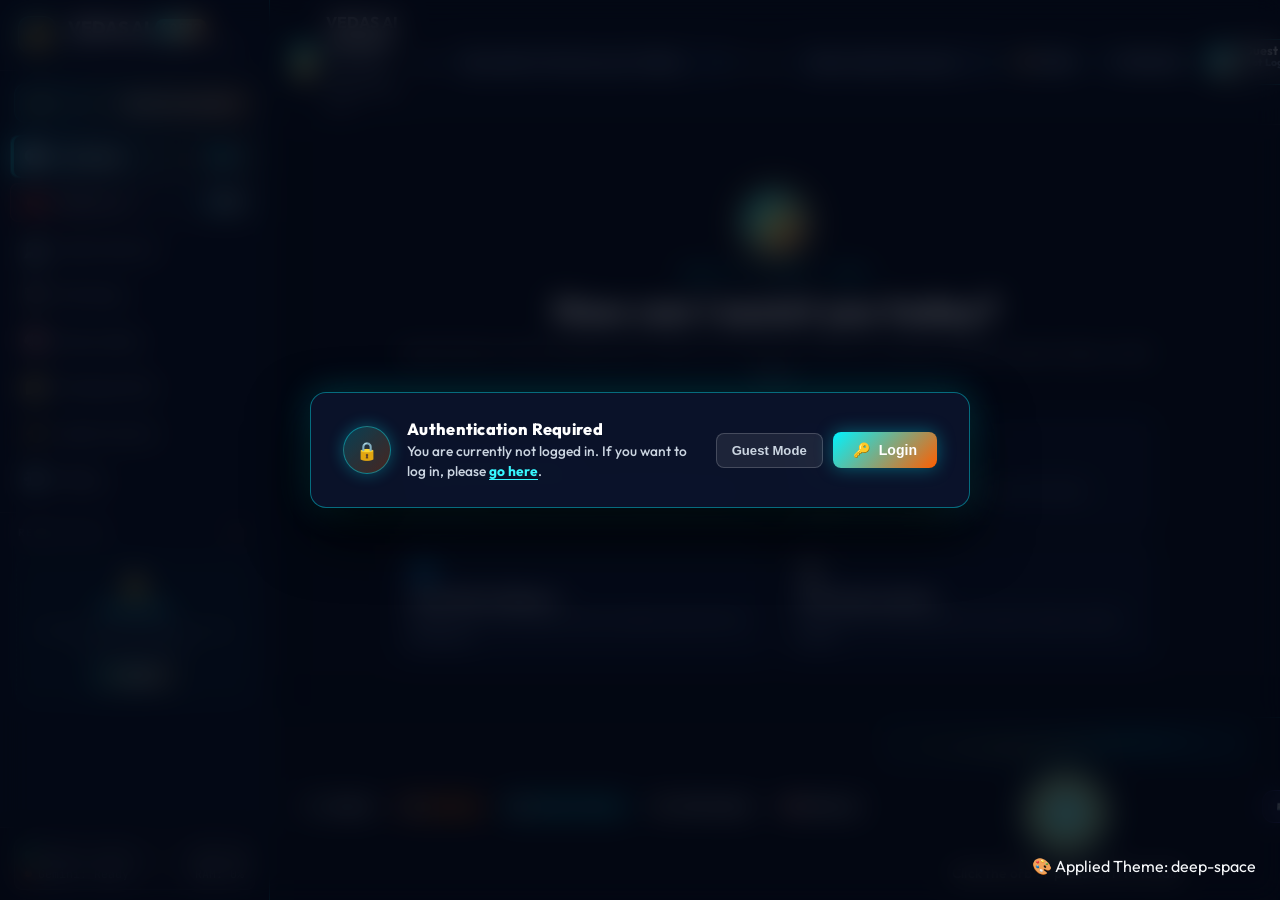
==== commit aa491085: "Add files via upload" ====
--- a/static/index.html
+++ b/static/index.html
@@ -3,44 +3,39 @@
 <head>
   <meta charset="UTF-8">
   <meta name="viewport" content="width=device-width, initial-scale=1.0">
-  <title>VEDAS AI 3.7 Pro — Neural Intelligence Core</title>
-  <meta name="description" content="VEDAS AI 3.7 Pro — Autonomous Multimodal Neural Intelligence Operating System. Powered by Local Ollama & Gemini Supervisor.">
+  <title>VEDAS AI 4.0 Pro — Neural Intelligence Core</title>
+  <meta name="description" content="VEDAS AI 4.0 Pro — Autonomous Multimodal Neural Intelligence Operating System. Powered by Local Ollama & Gemini Supervisor.">
   <meta name="theme-color" content="#050914">
-  <link rel="stylesheet" href="/static/css/style.css?v=3.7.0">
+  <link rel="stylesheet" href="/static/css/style.css?v=3.9.0">
   <link rel="icon" href="data:image/svg+xml,<svg xmlns=%22http://www.w3.org/2000/svg%22 viewBox=%220 0 100 100%22><text y=%22.9em%22 font-size=%2290%22>⚡</text></svg>">
 </head>
 <body>
-
   <!-- Interactive Background Canvas & Ambience -->
   <canvas id="particles-canvas"></canvas>
   <div class="ambient-glow ambient-glow-blue-primary"></div>
   <div class="ambient-glow ambient-glow-orange-primary"></div>
-
   <!-- Master App Shell (Sidebar Layout) -->
   <div id="app-container">
-
     <!-- ==============================================================================
          LEFT SIDEBAR NAVIGATION (Electric Blue & Neon Orange Aesthetic)
          ============================================================================== -->
     <aside id="sidebar">
       
       <!-- Brand Header -->
-      <div class="sidebar-brand" onclick="switchView('chat')" title="VEDAS AI 3.7 Pro">
+      <div class="sidebar-brand" onclick="switchView('chat')" title="VEDAS AI 4.0 Pro">
         <div class="brand-badge-glow">
           <span class="brand-icon">⚡</span>
         </div>
         <div class="brand-text">
-          <div class="brand-title">VEDAS AI <span class="brand-pro-pill">3.7 PRO</span></div>
+          <div class="brand-title">VEDAS AI <span class="brand-pro-pill">4.0 PRO</span></div>
           <div class="brand-tagline">Neural Intelligence Core</div>
         </div>
       </div>
-
       <!-- New Chat Action Button -->
       <button class="sidebar-new-chat-btn" onclick="startNewChat()">
         <span class="btn-icon">✨</span>
         <span class="btn-text">New Conversation</span>
       </button>
-
       <!-- Main Navigation Menu -->
       <nav class="sidebar-nav" aria-label="Main Navigation">
         <button class="nav-item active" id="nav-item-chat" onclick="switchView('chat')">
@@ -48,38 +43,41 @@
           <span class="nav-label">AI Chatbot</span>
           <span class="nav-badge" id="chat-badge">Online</span>
         </button>
-
+        <button class="nav-item nav-item-live" id="nav-item-live" onclick="switchView('live')">
+          <span class="nav-icon live-pulse-dot">🔴</span>
+          <span class="nav-label">VEDAS Live</span>
+          <span class="nav-badge live-nav-badge">LIVE</span>
+        </button>
         <button class="nav-item" id="nav-item-codex" onclick="switchView('codex')">
           <span class="nav-icon">💻</span>
           <span class="nav-label">Codex Code Lab</span>
         </button>
-
-        <button class="nav-item" id="nav-item-image" onclick="switchView('image')">
-          <span class="nav-icon">🎨</span>
-          <span class="nav-label">8K Image Studio</span>
+        <button class="nav-item" id="nav-item-veo" onclick="switchView('veo')">
+          <span class="nav-icon">🎬</span>
+          <span class="nav-label">VEO Studio</span>
         </button>
-
+        <button class="nav-item" id="nav-item-admin" onclick="switchView('admin')" style="display:none;">
+          <span class="nav-icon">🛡️</span>
+          <span class="nav-label">Admin Quota & Usage</span>
+          <span class="nav-badge" id="admin-nav-badge" style="background:linear-gradient(135deg,#ff5e00,#00f3ff); color:#fff;">Admin</span>
+        </button>
         <button class="nav-item" id="nav-item-memory" onclick="switchView('memory')">
           <span class="nav-icon">🧠</span>
           <span class="nav-label">Memory Bank</span>
         </button>
-
         <button class="nav-item" id="nav-item-files" onclick="switchView('files')">
           <span class="nav-icon">📁</span>
           <span class="nav-label">Workspace Files</span>
         </button>
-
         <button class="nav-item" id="nav-item-commands" onclick="switchView('commands')">
           <span class="nav-icon">⚡</span>
           <span class="nav-label">System Controls</span>
         </button>
-
         <button class="nav-item" id="nav-item-settings" onclick="switchView('settings')">
           <span class="nav-icon">⚙️</span>
           <span class="nav-label">Settings</span>
         </button>
       </nav>
-
       <!-- Sidebar History Sessions -->
       <div class="sidebar-history-section">
         <div class="history-header">
@@ -88,7 +86,6 @@
         </div>
         <div class="history-list" id="sessions-list"></div>
       </div>
-
       <!-- Sidebar Footer Telemetry -->
       <div class="sidebar-footer">
         <div class="telemetry-mini-card">
@@ -108,14 +105,37 @@
           </div>
         </div>
       </div>
-
     </aside>
-
     <!-- ==============================================================================
          MAIN CONTENT AREA
          ============================================================================== -->
     <main id="main-content">
-
+      <!-- ==============================================================================
+           GLOBAL AUTH NOTIFICATION POP-UP (Full Screen Backdrop Blur)
+           ============================================================================== -->
+      <div id="auth-banner" class="auth-prompt-overlay" style="display:none;">
+        <div class="auth-prompt-card">
+          <div class="auth-prompt-left">
+            <div class="auth-prompt-icon-ring">
+              <span class="auth-banner-pulse-icon">🔒</span>
+            </div>
+            <div class="auth-prompt-text-group">
+              <div class="auth-prompt-heading">Authentication Required</div>
+              <div class="auth-banner-text">
+                You are currently not logged in. If you want to log in, please <a href="javascript:void(0)" onclick="openLoginModal()" class="auth-banner-link">go here</a>.
+              </div>
+            </div>
+          </div>
+          <div class="auth-prompt-actions">
+            <button type="button" class="auth-prompt-guest-btn" onclick="dismissAuthPromptGuest()" title="Continue exploring in Guest Mode">
+              Guest Mode
+            </button>
+            <button type="button" class="auth-banner-login-btn" onclick="openLoginModal()">
+              <span>🔑</span> Login
+            </button>
+          </div>
+        </div>
+      </div>
       <!-- ==============================================================================
            VIEW: AI CHATBOT (Primary Default Intelligence Hub)
            ============================================================================== -->
@@ -130,25 +150,28 @@
               <div class="chat-header-sub">Multimodal Neural Chat • Vision & Voice Core</div>
             </div>
           </div>
-
           <div class="chat-header-right">
-            <!-- Model Switcher -->
+            <!-- Model Switcher (Categorized into Local & Cloud Models) -->
             <div class="control-select-wrapper">
               <span class="select-label">Model:</span>
               <select id="model-selector" class="chat-model-select" title="Active Intelligence Core">
-                <option value="llama3.2:latest">⚡ Local: LLaMA 3.2 (Primary)</option>
-                <option value="llama3:latest">⚡ Local: LLaMA 3</option>
-                <option value="qwen2.5:7b">⚡ Local: Qwen 2.5 7B</option>
-                <option value="phi4:latest">⚡ Local: Phi-4</option>
-                <option value="gemini-3.7-flash">⚡ Cloud: Gemini 3.7 Flash</option>
-                <option value="gemini-3.6-flash">⚡ Cloud: Gemini 3.6 Flash</option>
-                <option value="gemini-3.5-flash">⚡ Cloud: Gemini 3.5 Flash</option>
-                <option value="gemini-3.1-flash-lite">⚡ Cloud: Gemini 3.1 Flash Lite</option>
-                <option value="gemini-3.5-flash-lite">⚡ Cloud: Gemini 3.5 Flash Lite</option>
-                <option value="gemini-3.1-pro-preview">⚡ Cloud: Gemini 3.1 Pro</option>
+                <optgroup label="⚡ Local Neural Models (Offline / Private)">
+                  <option value="llama3.2:latest" selected>🦙 LLaMA 3.2 (Primary Local • Offline)</option>
+                  <option value="llama3:latest">🦙 LLaMA 3 8B (Local)</option>
+                  <option value="qwen2.5:7b">💻 Qwen 2.5 7B Coder (Local)</option>
+                  <option value="phi4:latest">🔬 Phi-4 14B (Local Reasoning)</option>
+                </optgroup>
+                <optgroup label="☁️ Cloud AI Models (Google Gemini Neural Engine)">
+                  <option value="gemini-3.8-flash">⚡ Gemini 3.8 Flash (Latest & Fast)</option>
+                  <option value="gemini-3.7-flash">🚀 Gemini 3.7 Flash (High Performance)</option>
+                  <option value="gemini-3.6-flash">⚡ Gemini 3.6 Flash (Fast & Balanced)</option>
+                  <option value="gemini-3.5-flash">⚡ Gemini 3.5 Flash</option>
+                  <option value="gemini-3.5-flash-lite">💡 Gemini 3.5 Flash Lite</option>
+                  <option value="gemini-3.1-flash-lite">🔦 Gemini 3.1 Flashlight</option>
+                  <option value="gemini-3.1-pro-preview">🧠 Gemini 3.1 Pro Preview (Deep Logic)</option>
+                </optgroup>
               </select>
             </div>
-
             <!-- Persona Switcher -->
             <div class="control-select-wrapper">
               <span class="select-label">Persona:</span>
@@ -160,7 +183,6 @@
                 <option value="sarcastic_genius">Sarcastic Genius (Witty)</option>
               </select>
             </div>
-
             <!-- Quick Action Chips -->
             <button class="chat-hdr-chip" onclick="cycleTheme()" title="Switch Vibrant Cyber Color Palette">
               🎨 <span class="chip-txt">Theme</span>
@@ -168,13 +190,41 @@
             <button class="chat-hdr-chip" onclick="toggleFullscreen()" title="Toggle Fullscreen Neural Interface">
               ⛶ <span class="chip-txt">Fullscreen</span>
             </button>
-
+            <!-- User Profile & Auth Capsule Widget -->
+            <div class="user-profile-widget" id="user-profile-widget" onclick="toggleUserDropdown(event)" title="User Account & Authentication">
+              <div class="user-avatar-pill" id="user-avatar-pill">👤</div>
+              <div class="user-info-text">
+                <span class="user-name" id="user-name-display">Guest User</span>
+                <span class="user-role-badge guest" id="user-role-badge">Not Logged In</span>
+              </div>
+              <span class="user-dropdown-arrow">▾</span>
+              <!-- Dropdown Menu -->
+              <div class="user-dropdown-menu" id="user-dropdown-menu" onclick="event.stopPropagation()">
+                <div class="user-dropdown-header">
+                  <div class="user-dropdown-avatar" id="dropdown-avatar">👤</div>
+                  <div class="user-dropdown-meta">
+                    <div class="user-dropdown-name" id="dropdown-name">Guest User</div>
+                    <div class="user-dropdown-email" id="dropdown-email">Not authenticated</div>
+                    <div class="user-dropdown-role-chip" id="dropdown-role-chip">Guest Access</div>
+                  </div>
+                </div>
+                <div class="user-dropdown-divider"></div>
+                <button class="user-dropdown-item" id="btn-admin-portal-link" onclick="switchView('admin'); closeUserDropdown();" style="display:none;">
+                  <span>🛡️</span> Admin Quotas & Usage
+                </button>
+                <button class="user-dropdown-item" onclick="openLoginModal(); closeUserDropdown();" id="btn-dropdown-login">
+                  <span>🔑</span> Sign In / Switch Account
+                </button>
+                <button class="user-dropdown-item danger" onclick="handleLogout(); closeUserDropdown();" id="btn-dropdown-logout" style="display:none;">
+                  <span>🚪</span> Sign Out
+                </button>
+              </div>
+            </div>
             <button class="chat-hdr-btn" onclick="startNewChat()" title="Start Fresh Conversation">
               <span>+</span> New
             </button>
           </div>
         </div>
-
         <!-- Chat Conversation Stage (Full Width, Centered, Clean) -->
         <div class="chat-stage-wrapper">
           <div class="chat-stage-body" id="chat-stage-body">
@@ -182,41 +232,37 @@
             <!-- Empty State Hero (Prompt Suggestions) -->
             <div id="welcome-hero" class="chat-welcome-hero">
               <div class="chat-hero-orb">⚡</div>
-              <div class="chat-hero-status">VEDAS AI 3.7 PRO — READY</div>
+              <div class="chat-hero-status">VEDAS AI 4.0 PRO — READY</div>
               <h2 class="chat-hero-title">How can I assist you today?</h2>
               <p class="chat-hero-desc">
-                Speak directly, write and debug code, capture your screen for vision QA, attach PDFs, or synthesize 8K visuals.
+                Speak directly, write and debug code, capture your screen for vision QA, synthesize VEO 8K visuals & videos, or edit media.
               </p>
-
               <div class="chat-quick-cards-grid">
                 <div class="quick-card" onclick="triggerScreenVision()" title="Capture and analyze active desktop window">
                   <div class="quick-card-icon">📸</div>
                   <div class="quick-card-title">Real-Time Screen Vision</div>
                   <div class="quick-card-desc">Capture active desktop window & let Vedas inspect errors, UI, or code.</div>
                 </div>
-                <div class="quick-card" onclick="switchView('codex')" title="Open Codex Code Lab">
+                <div class="quick-card" onclick="sendQuickChatPrompt('Write a clean, optimized Python algorithm for multi-threaded asynchronous execution with error handling.')" title="Generate clean Python code in chat">
                   <div class="quick-card-icon">💻</div>
-                  <div class="quick-card-title">Codex Neural Code Lab</div>
-                  <div class="quick-card-desc">Write, verify & execute Python algorithms with sub-50ms AST diagnostics.</div>
-                </div>
-                <div class="quick-card" onclick="triggerQuickWebSearch()" title="Instant Live Web Search">
+                  <div class="quick-card-title">Codex Code Synthesizer</div>
+                  <div class="quick-card-desc">Generate production-ready algorithms with instant diagnostics and verification.</div>
+                </div>
+                <div class="quick-card" onclick="sendQuickChatPrompt('Search the live web for the latest artificial intelligence breakthroughs and news in 2026.', { use_web_search: true })" title="Instant Live Web Search">
                   <div class="quick-card-icon">🌐</div>
                   <div class="quick-card-title">Deep Web Intelligence</div>
                   <div class="quick-card-desc">Instant multi-source search with live citations and real-time 2026 data.</div>
                 </div>
-                <div class="quick-card" onclick="switchView('image')" title="Open 8K Image Studio">
-                  <div class="quick-card-icon">🎨</div>
-                  <div class="quick-card-title">8K Creative Visuals</div>
-                  <div class="quick-card-desc">Generate photorealistic cinematic renders with cyber aesthetics.</div>
-                </div>
-              </div>
-            </div>
-
+                <div class="quick-card" onclick="sendQuickChatPrompt('Explain how VEO neural video and 8K image diffusion synthesis works, and give me 3 cinematic prompts to try.')" title="Creative VEO Media Assistant">
+                  <div class="quick-card-icon">🎬</div>
+                  <div class="quick-card-title">VEO Studio Assistant</div>
+                  <div class="quick-card-desc">Synthesize 8K visuals, generate cinematic videos, and edit media.</div>
+                </div>
+              </div>
+            </div>
             <!-- Active Chat Messages Stream -->
             <div id="chat-messages-container" style="display:none;"></div>
-
-          </div>
-
+          </div>
           <!-- Floating Voice "Read in Full?" Prompt Bar (Bottom Area, One-Line Capsule) -->
           <div id="voice-read-full-panel" class="voice-read-full-bar" style="display:none;">
             <div class="vrf-bar-left">
@@ -234,18 +280,14 @@
               <button class="vrf-bar-close" onclick="dismissReadFullPrompt(false)" title="Dismiss">✕</button>
             </div>
           </div>
-
-        </div>
-
+        </div>
         <!-- Master Chat Voice & Action Dock (Single-Line Symmetrical Interface) -->
         <div class="chat-master-dock">
           
           <!-- Hidden File Input for Attachments -->
           <input type="file" id="file-input" multiple accept=".pdf,image/*,.txt,.py,.js,.json,.md,.csv" style="display:none;">
-
           <!-- File / Vision Attachments Tray -->
           <div id="attachment-tray"></div>
-
           <!-- MODE 1: VOICE DOCK (Default 1-Line Mode with Centered Big Mic Orb) -->
           <div class="dock-symmetrical-bar" id="dock-voice-mode">
             
@@ -255,20 +297,23 @@
                 <span class="dock-icon">📎</span>
                 <span class="dock-text">Attach</span>
               </button>
+              <button class="dock-tool-btn dock-btn-camera" onclick="openChatCameraStudio()" title="Camera Vision Studio (Take Photo / Record Clip)">
+                <span class="dock-icon">📷</span>
+                <span class="dock-text">Camera</span>
+              </button>
               <button class="dock-tool-btn dock-btn-vision" onclick="triggerScreenVision()" title="Capture and analyze active screen with AI Vision">
-                <span class="dock-icon">📸</span>
+                <span class="dock-icon">🖥️</span>
                 <span class="dock-text">Screen Vision</span>
               </button>
-              <button class="dock-tool-btn" onclick="switchView('image')" title="8K Neural Image Studio">
-                <span class="dock-icon">🎨</span>
-                <span class="dock-text">8K Image</span>
+              <button class="dock-tool-btn" onclick="switchView('veo')" title="VEO Image & Video Studio">
+                <span class="dock-icon">🎬</span>
+                <span class="dock-text">VEO Studio</span>
               </button>
               <button class="dock-tool-btn" onclick="switchView('memory')" title="Persistent Memory Bank">
                 <span class="dock-icon">🧠</span>
                 <span class="dock-text">Memory</span>
               </button>
             </div>
-
             <!-- CENTER VOICE HUB: Large Prominent Mic Orb with Waveform & Transcript -->
             <div class="dock-center-voice-core">
               <div class="dock-wave-container">
@@ -285,7 +330,6 @@
               </div>
               <div class="dock-voice-caption" id="chat-voice-transcript">Click the orb or press Ctrl+M to talk</div>
             </div>
-
             <!-- RIGHT TOOLS WING (1 Line) -->
             <div class="dock-wing dock-wing-right">
               <button class="dock-tool-btn dock-btn-type" id="type-mode-toggle" onclick="setDockMode('type')" title="Switch to Keyboard Typing Bar">
@@ -305,10 +349,12 @@
                 <span class="dock-icon">💻</span>
                 <span class="dock-text">Code Lab</span>
               </button>
-            </div>
-
-          </div>
-
+              <button class="dock-tool-btn" onclick="switchView('commands')" title="System Controls & Actions">
+                <span class="dock-icon">⚡</span>
+                <span class="dock-text">System</span>
+              </button>
+            </div>
+          </div>
           <!-- MODE 2: TYPING DOCK (Single-Line Bar Replaces Mic in Place) -->
           <div class="dock-typing-bar-wrapper" id="dock-typing-mode" style="display:none;">
             <div class="dock-typing-bar">
@@ -320,6 +366,12 @@
               <button class="typing-attach-btn" onclick="document.getElementById('file-input').click()" title="Attach File [📎]">
                 📎
               </button>
+              <button class="typing-attach-btn" onclick="openChatCameraStudio()" title="Camera Vision Studio [📷]">
+                📷
+              </button>
+              <button class="typing-attach-btn" onclick="triggerScreenVision()" title="Screen Vision [🖥️]">
+                🖥️
+              </button>
               
               <textarea id="chat-input" rows="1" placeholder="Ask Vedas anything, paste code, say 'look at my screen', or press Enter to send..."></textarea>
               
@@ -331,11 +383,175 @@
               </button>
             </div>
           </div>
-
-        </div>
-
+        </div>
       </section>
-
+      <!-- ==============================================================================
+           VIEW: VEDAS LIVE (Real-Time Voice-to-Voice Duplex Core & Multimodal Vision)
+           ============================================================================== -->
+      <section class="app-view" id="view-live" style="display:none;">
+        <div class="live-duplex-container">
+          
+          <!-- Live Top HUD Control Bar -->
+          <div class="live-hud-topbar">
+            <div class="live-hud-left">
+              <div class="live-brand-chip">
+                <span class="live-pulse-radar"></span>
+                <span class="live-brand-name">VEDAS LIVE</span>
+              </div>
+              <div class="live-telemetry-pill">
+                <span class="live-status-dot" id="live-connection-dot"></span>
+                <span id="live-connection-text">Real-Time Audio Active</span>
+                <span class="live-telemetry-sep">•</span>
+                <span id="live-latency-val">22ms</span>
+              </div>
+            </div>
+
+            <div class="live-hud-center">
+              <div class="live-mode-badge" id="live-mode-badge">
+                <span id="live-mode-icon">🎙️</span>
+                <span id="live-mode-label">Voice-to-Voice Continuous</span>
+              </div>
+            </div>
+
+            <div class="live-hud-right">
+              <!-- Screen Vision Toggle -->
+              <button class="live-hud-btn" id="live-screen-toggle-btn" onclick="toggleLiveScreenVision()" title="Toggle Desktop Screen Vision">
+                <span class="live-btn-icon">🖥️</span>
+                <span class="live-btn-text">Screen Vision</span>
+                <span class="live-status-tag" id="live-screen-tag">OFF</span>
+              </button>
+              
+              <!-- Camera Vision Toggle -->
+              <button class="live-hud-btn" id="live-camera-toggle-btn" onclick="toggleLiveCameraVision()" title="Toggle Live Webcam Vision">
+                <span class="live-btn-icon">📷</span>
+                <span class="live-btn-text">Camera</span>
+                <span class="live-status-tag" id="live-camera-tag">OFF</span>
+              </button>
+
+              <!-- Persona / Voice Switcher -->
+              <div class="live-select-wrapper">
+                <select id="live-persona-select" class="live-hud-select" onchange="changeLivePersona(this.value)" title="Live Voice Persona">
+                  <option value="master_vedas">👑 Master Vedas</option>
+                  <option value="cyber_coder">💻 Cyber Coder</option>
+                  <option value="deep_thinker">🧠 Deep Thinker</option>
+                  <option value="creative_muse">🎨 Creative Muse</option>
+                  <option value="sarcastic_genius">⚡ Sarcastic Genius</option>
+                </select>
+              </div>
+
+              <!-- Live Audio Output Mute -->
+              <button class="live-hud-icon-btn" id="live-speaker-btn" onclick="toggleLiveSpeaker()" title="Mute/Unmute Live Voice Output">
+                <span id="live-speaker-icon">🔊</span>
+              </button>
+
+              <!-- Exit Live Button -->
+              <button class="live-hud-exit-btn" onclick="switchView('chat')" title="Exit Live Mode">
+                <span>✕</span> Exit
+              </button>
+            </div>
+          </div>
+
+          <!-- Main Live Stage Area -->
+          <div class="live-stage-body">
+            
+            <!-- Living Neural Plasma Orb Canvas -->
+            <div class="live-visualizer-wrapper">
+              <canvas id="live-orb-canvas" class="live-orb-canvas"></canvas>
+              
+              <!-- Ambient Halo Glow Rings -->
+              <div class="live-halo-ring halo-ring-1"></div>
+              <div class="live-halo-ring halo-ring-2"></div>
+              <div class="live-halo-ring halo-ring-3"></div>
+
+              <!-- Interactive Center Microphone Orb -->
+              <div class="live-central-mic-container">
+                <button class="live-central-mic-btn" id="live-mic-btn" onclick="handleLiveMicClick()" title="Tap to Speak / Tap to Interrupt">
+                  <div class="live-mic-inner-core">
+                    <span class="live-mic-glyph" id="live-mic-glyph">🎙️</span>
+                    <div class="live-mic-ripple"></div>
+                  </div>
+                </button>
+                <div class="live-mic-hint" id="live-mic-hint">Tap to Interrupt / Talk</div>
+              </div>
+            </div>
+
+            <!-- Dynamic State Headline Readout -->
+            <div class="live-state-display">
+              <div class="live-state-headline" id="live-state-headline">VEDAS LIVE READY</div>
+              <div class="live-state-subtext" id="live-state-subtext">Speak naturally or tap the orb to interact</div>
+            </div>
+
+            <!-- Floating Picture-in-Picture Vision Box (Camera / Screen Preview) -->
+            <div class="live-pip-vision-box" id="live-pip-vision-box" style="display:none;">
+              <div class="live-pip-header">
+                <span class="live-pip-title" id="live-pip-title">📷 LIVE CAMERA FEED</span>
+                <button class="live-pip-close" onclick="closeLivePip()" title="Hide Vision Window">✕</button>
+              </div>
+              <div class="live-pip-body">
+                <video id="live-camera-video" autoplay playsinline muted style="display:none;"></video>
+                <img id="live-screen-preview-img" style="display:none;" alt="Screen Vision Preview" />
+                <div class="live-camera-reticle">
+                  <div class="reticle-corner reticle-tl"></div>
+                  <div class="reticle-corner reticle-tr"></div>
+                  <div class="reticle-corner reticle-bl"></div>
+                  <div class="reticle-corner reticle-br"></div>
+                  <div class="reticle-scanline"></div>
+                </div>
+              </div>
+              <div class="live-pip-footer">
+                <span class="live-pip-fps" id="live-pip-status">STREAMING • 30 FPS</span>
+                <button class="live-pip-action-btn" onclick="captureLiveVisionSnapshot()" title="Capture and analyze snapshot">📸 Analyze Frame</button>
+              </div>
+            </div>
+
+          </div>
+
+          <!-- Live Dynamic Subtitle / Transcript HUD Pill (Floating Capsule) -->
+          <div class="live-subtitle-hud-container">
+            <div class="live-subtitle-capsule" id="live-subtitle-capsule">
+              <div class="live-speaker-badge" id="live-speaker-badge">
+                <span class="speaker-dot"></span>
+                <span id="live-speaker-label">VEDAS</span>
+              </div>
+              <div class="live-subtitle-text" id="live-subtitle-text">
+                Welcome to VEDAS Live. Start speaking, or turn on your camera/screen vision to discuss in real time.
+              </div>
+              <div class="live-subtitle-audio-wave" id="live-subtitle-audio-wave">
+                <span class="wave-bar"></span>
+                <span class="wave-bar"></span>
+                <span class="wave-bar"></span>
+                <span class="wave-bar"></span>
+                <span class="wave-bar"></span>
+              </div>
+            </div>
+          </div>
+
+          <!-- Bottom Floating Controls Bar -->
+          <div class="live-bottom-dock">
+            <div class="live-dock-group">
+              <button class="live-dock-action-btn active" id="btn-live-duplex-mode" onclick="setLiveInteractionMode('continuous')" title="Continuous Hands-Free Conversation">
+                <span>🔄</span> Continuous Duplex
+              </button>
+              <button class="live-dock-action-btn" id="btn-live-ptt-mode" onclick="setLiveInteractionMode('push_to_talk')" title="Push to Talk Mode">
+                <span>🎯</span> Push-to-Talk
+              </button>
+            </div>
+
+            <div class="live-dock-group">
+              <button class="live-dock-action-btn" onclick="triggerLiveQuickQuestion('What is currently visible on my camera and screen?')" title="Quick Multimodal Vision Audit">
+                <span>👁️</span> What do you see?
+              </button>
+              <button class="live-dock-action-btn" onclick="triggerLiveQuickQuestion('Summarize our discussion so far concisely.')" title="Quick Summary">
+                <span>📝</span> Summarize
+              </button>
+              <button class="live-dock-action-btn danger-hover" onclick="interruptLiveSpeech()" title="Interrupt Speech & Listen Immediately">
+                <span>⏹️</span> Interrupt
+              </button>
+            </div>
+          </div>
+
+        </div>
+      </section>
       <!-- ==============================================================================
            VIEW: CODEX NEURAL CODE STUDIO (Fast AST & Auto-Repair IDE)
            ============================================================================== -->
@@ -361,13 +577,29 @@
               <option value="bash">💻 Shell / Bash</option>
             </select>
             <select id="codex-model-select" class="codex-select" title="Codex AI Model">
-              <option value="gemini-3.8-flash">⚡ Hyper-Fast: Gemini 3.8 Flash (&lt;1s)</option>
-              <option value="gemini-3.7-flash">⚡ Cloud: Gemini 3.7 Flash</option>
-              <option value="llama3.2:latest">⚡ Local: LLaMA 3.2</option>
-              <option value="qwen2.5:7b">⚡ Local: Qwen 2.5 7B</option>
+              <optgroup label="☁️ Cloud AI Models (Ultra-Fast & Smart)">
+                <option value="gemini-3.8-flash" selected>⚡ Gemini 3.8 Flash (Hyper-Fast &lt;1s)</option>
+                <option value="gemini-3.7-flash">🚀 Gemini 3.7 Flash (High Performance)</option>
+                <option value="gemini-3.6-flash">⚡ Gemini 3.6 Flash</option>
+                <option value="gemini-3.5-flash">⚡ Gemini 3.5 Flash</option>
+                <option value="gemini-3.1-pro-preview">🧠 Gemini 3.1 Pro Preview (Deep Logic)</option>
+              </optgroup>
+              <optgroup label="⚡ Local Neural Models (Private & Offline)">
+                <option value="llama3.2:latest">🦙 LLaMA 3.2 (Primary Local)</option>
+                <option value="qwen2.5:7b">💻 Qwen 2.5 7B Coder (Local)</option>
+                <option value="phi4:latest">🔬 Phi-4 (Local)</option>
+              </optgroup>
             </select>
-          </div>
-
+            <button type="button" class="codex-btn codex-btn-file" onclick="openCodexFilePicker()" title="Select local code file from your workspace">
+              📂 Open File
+            </button>
+            <input type="file" id="codex-file-input" style="display:none;" onchange="handleCodexFilePicked(event)" accept=".py,.js,.html,.css,.json,.md,.cpp,.c,.java,.ts,.sh,.bat,.txt" />
+            <span id="codex-active-file-badge" class="codex-active-file-pill" style="display:none;">
+              <span class="file-pill-icon">📄</span>
+              <span id="codex-active-file-name">file.py</span>
+              <button type="button" class="codex-pill-close" onclick="detachCodexActiveFile()" title="Detach file">✕</button>
+            </span>
+          </div>
           <div class="codex-toolbar-right">
             <button class="codex-btn codex-btn-sample" onclick="loadCodexSample()" title="Load sample bug code">
               💡 Sample Bug
@@ -386,7 +618,6 @@
             </button>
           </div>
         </div>
-
         <div class="codex-grid">
           <div class="codex-panel codex-editor-panel">
             <div class="codex-panel-header">
@@ -394,15 +625,15 @@
               <div class="codex-editor-meta">
                 <span id="codex-line-count">Lines: 1</span>
                 <span id="codex-char-count">Chars: 0</span>
+                <button class="codex-mini-btn codex-save-btn" id="codex-save-btn" onclick="saveCodexActiveFile()" title="Save code back to active file on disk" style="display:none;">💾 Save File</button>
                 <button class="codex-mini-btn" onclick="copyCodexEditorCode()" title="Copy editor content">📋 Copy</button>
               </div>
             </div>
             <div class="codex-editor-wrapper">
               <div class="codex-line-numbers" id="codex-line-numbers">1</div>
-              <textarea id="codex-editor" class="codex-code-input" spellcheck="false" placeholder="# Paste or write your code here...&#10;# Click 'Check Code' for instant diagnostics.&#10;# Click 'Fix Code (AI)' to have Vedas automatically repair all bugs."></textarea>
-            </div>
-          </div>
-
+              <textarea id="codex-editor" class="codex-code-input" spellcheck="false" placeholder="# Paste, write, or open a file here...&#10;# Click 'Check Code' for instant diagnostics.&#10;# Click 'Fix Code (AI)' to have Vedas automatically repair and save fixes directly to your file."></textarea>
+            </div>
+          </div>
           <div class="codex-panel codex-output-panel">
             <div class="codex-panel-header">
               <div class="codex-output-tabs">
@@ -412,27 +643,29 @@
               </div>
               <div id="codex-status-pill" class="codex-status-pill standby">Ready</div>
             </div>
-
             <div class="codex-tab-content active" id="codex-view-check">
               <div class="codex-report-box" id="codex-report-box">
                 <div class="codex-empty-report">
                   <div class="codex-empty-icon">🔍</div>
                   <div class="codex-empty-title">Codex Ready for Inspection</div>
-                  <div class="codex-empty-desc">Enter your code on the left and click <strong>Check Code</strong> for instant AST syntax checking, logic bug hunting, and security analysis.</div>
-                </div>
-              </div>
-            </div>
-
+                  <div class="codex-empty-desc">Enter your code on the left or select a code file, then click <strong>Check Code</strong> for instant AST syntax checking, logic bug hunting, and security analysis.</div>
+                </div>
+              </div>
+            </div>
             <div class="codex-tab-content" id="codex-view-fix" style="display:none;">
+              <div class="codex-fix-actions-top" style="display:flex; justify-content:flex-end; padding:8px 12px; gap:8px; border-bottom:1px solid rgba(255,255,255,0.08);">
+                <button type="button" class="codex-btn-apply-fix" id="codex-apply-fix-top-btn" onclick="applyCodexFixToEditor(true)" title="Apply fixed code directly to editor and save to file">
+                  ⚡ Apply Fix & Save to File
+                </button>
+              </div>
               <div class="codex-fix-box" id="codex-fix-box">
                 <div class="codex-empty-report">
                   <div class="codex-empty-icon">🛠️</div>
                   <div class="codex-empty-title">No Fix Generated Yet</div>
-                  <div class="codex-empty-desc">Click <strong>Fix Code (AI)</strong> to have Vedas diagnose all flaws, reconstruct clean working code, and explain every fix.</div>
-                </div>
-              </div>
-            </div>
-
+                  <div class="codex-empty-desc">Click <strong>Fix Code (AI)</strong> to have Vedas diagnose all flaws, reconstruct clean working code, and write the fixed code directly back to your file.</div>
+                </div>
+              </div>
+            </div>
             <div class="codex-tab-content" id="codex-view-console" style="display:none;">
               <div class="codex-console-box" id="codex-console-box">
                 <pre class="codex-console-output" id="codex-console-output">$ Ready. Click 'Run Sandbox' to execute code in sandbox.</pre>
@@ -441,79 +674,914 @@
           </div>
         </div>
       </section>
-
       <!-- ==============================================================================
-           VIEW: 8K IMAGE STUDIO (Neural Diffusion Studio)
+           VIEW: VEO NEURAL MEDIA STUDIO (Image & Video Generation + Editing Suite)
            ============================================================================== -->
-      <section class="app-view" id="view-image" style="display:none;">
-        <div class="studio-page-container">
-          <div class="studio-header">
-            <div class="studio-badge">🎨 NEURAL SYNTHESIS</div>
-            <h2 class="studio-title">8K AI Image Generation Studio</h2>
-            <p class="studio-desc">Synthesize cinematic art, concept designs, wallpapers, and photorealistic renders.</p>
-          </div>
-
-          <div class="image-studio-grid">
-            <div class="studio-controls-panel">
-              <div class="studio-form-group">
-                <label for="image-prompt-input">Prompt Description</label>
-                <textarea id="image-prompt-input" rows="3" placeholder="Describe the scene in detail... e.g. A futuristic cybernetic samurai in a glowing rain-soaked Tokyo street with blue and orange neon lights, 8k cinematic"></textarea>
-              </div>
-
-              <!-- Quick Inspiration Prompts -->
-              <div class="studio-form-group">
-                <label>Inspiration Prompts (Click to Use):</label>
-                <div class="studio-tag-chips">
-                  <button type="button" class="tag-chip" onclick="setImagePrompt('A futuristic cybernetic samurai in glowing rain-soaked Neo-Tokyo street with neon blue and bright orange reflections, 8k octane render')">⚡ Cyberpunk Samurai</button>
-                  <button type="button" class="tag-chip" onclick="setImagePrompt('Hyperrealistic quantum artificial intelligence neural core floating in deep space, glowing electric cyan and ember gold filaments, ultra detailed')">🧠 Neural Quantum Core</button>
-                  <button type="button" class="tag-chip" onclick="setImagePrompt('Cinematic sci-fi command workstation with holographic blueprints, glowing dark blue and orange displays, 8k photorealistic')">💻 Cyber Workstation</button>
-                </div>
-              </div>
-
-              <div class="studio-row">
-                <div class="studio-form-group flex-1">
-                  <label for="image-style-select">Visual Style</label>
-                  <select id="image-style-select">
-                    <option value="cinematic">🎬 Cinematic Cyberpunk</option>
-                    <option value="photorealistic">📸 Ultra Photorealistic 8K</option>
-                    <option value="anime">✨ Anime & Concept Art</option>
-                    <option value="fantasy">🔮 Epic Fantasy</option>
-                    <option value="3d-render">💎 Octane 3D Render</option>
-                    <option value="digital-art">🖌️ Modern Digital Art</option>
+      <section class="app-view" id="view-veo" style="display:none;">
+        <div class="veo-page-container">
+          
+          <!-- VEO Studio Header -->
+          <div class="veo-header">
+            <div class="veo-badge">🎬 VEO 4.0 NEURAL CREATIVE CORE</div>
+            <h2 class="veo-title">VEO Media Synthesis & Editing Studio</h2>
+            <p class="veo-desc">Synthesize photorealistic 8K visuals, generate cinematic AI videos, and perform full image/video editing.</p>
+          </div>
+          <!-- TOP SUB-NAVIGATION BAR (Switch between Image Gen, Image Edit, Video Gen, Video Edit) -->
+          <div class="veo-subnav-bar">
+            <button class="veo-tab-btn active" id="veo-tab-image-gen" onclick="switchVeoMode('image-gen')">
+              <span class="veo-tab-icon">🎨</span>
+              <div class="veo-tab-text-group">
+                <span class="veo-tab-title">Image Generation</span>
+                <span class="veo-tab-sub">Text to 8K Visuals</span>
+              </div>
+            </button>
+            <button class="veo-tab-btn" id="veo-tab-image-edit" onclick="switchVeoMode('image-edit')">
+              <span class="veo-tab-icon">🖌️</span>
+              <div class="veo-tab-text-group">
+                <span class="veo-tab-title">Image Editing</span>
+                <span class="veo-tab-sub">Inpaint, Filters & Crop</span>
+              </div>
+            </button>
+            <button class="veo-tab-btn" id="veo-tab-video-gen" onclick="switchVeoMode('video-gen')">
+              <span class="veo-tab-icon">🎬</span>
+              <div class="veo-tab-text-group">
+                <span class="veo-tab-title">Video Generation</span>
+                <span class="veo-tab-sub">Text & Image to Video</span>
+              </div>
+            </button>
+            <button class="veo-tab-btn" id="veo-tab-video-edit" onclick="switchVeoMode('video-edit')">
+              <span class="veo-tab-icon">✂️</span>
+              <div class="veo-tab-text-group">
+                <span class="veo-tab-title">Video Editing</span>
+                <span class="veo-tab-sub">Trim, Speed & FX</span>
+              </div>
+            </button>
+          </div>
+          <!-- ==============================================================================
+               VEO SUB-VIEW 1: IMAGE GENERATION (Default Mode)
+               ============================================================================== -->
+          <div class="veo-mode-panel active" id="veo-panel-image-gen">
+            <div class="veo-grid">
+              
+              <!-- Left Controls -->
+              <div class="veo-controls-card">
+                <div class="veo-section-title"><span>🎨</span> Image Synthesis Settings</div>
+                <div class="studio-form-group">
+                  <label for="veo-image-prompt">Prompt Description</label>
+                  <textarea id="veo-image-prompt" rows="3" placeholder="Describe the scene in detail... e.g. A futuristic cybernetic samurai in glowing rain-soaked Neo-Tokyo street with blue and orange neon reflections, 8k cinematic"></textarea>
+                </div>
+                <!-- Inspiration Prompts -->
+                <div class="studio-form-group">
+                  <label>Inspiration Prompts (Click to Use):</label>
+                  <div class="studio-tag-chips">
+                    <button type="button" class="tag-chip" onclick="setVeoImagePrompt('A futuristic cybernetic samurai in glowing rain-soaked Neo-Tokyo street with neon blue and bright orange reflections, 8k octane render')">⚡ Cyber Samurai</button>
+                    <button type="button" class="tag-chip" onclick="setVeoImagePrompt('Hyperrealistic quantum artificial intelligence neural core floating in deep space, glowing electric cyan and ember gold filaments, ultra detailed')">🧠 Quantum Core</button>
+                    <button type="button" class="tag-chip" onclick="setVeoImagePrompt('Cinematic sci-fi command workstation with holographic blueprints, glowing dark blue and orange displays, 8k photorealistic')">💻 Cyber Workstation</button>
+                    <button type="button" class="tag-chip" onclick="setVeoImagePrompt('Majestic golden dragon soaring through swirling violet nebulae and star clusters, cinematic lighting, 8k wallpaper')">🐉 Cosmic Dragon</button>
+                  </div>
+                </div>
+                <div class="studio-form-group">
+                  <label for="veo-image-neg-prompt">Negative Prompt (Optional)</label>
+                  <input type="text" id="veo-image-neg-prompt" class="setting-input" style="width:100%;" placeholder="blurry, distorted, low quality, bad anatomy, artifacts..." />
+                </div>
+                <div class="studio-row">
+                  <div class="studio-form-group flex-1">
+                    <label for="veo-image-style">Visual Style</label>
+                    <select id="veo-image-style">
+                      <option value="cinematic">🎬 Cinematic Cyberpunk</option>
+                      <option value="photorealistic">📸 Ultra Photorealistic 8K</option>
+                      <option value="anime">✨ Anime & Concept Art</option>
+                      <option value="fantasy">🔮 Epic Fantasy</option>
+                      <option value="3d_render">💎 Octane 3D Render</option>
+                      <option value="digital_art">🖌️ Modern Digital Art</option>
+                      <option value="neon_noir">🌃 Neon Noir Detective</option>
+                      <option value="studio_portrait">👤 Studio Portrait 85mm</option>
+                    </select>
+                  </div>
+                  <div class="studio-form-group flex-1">
+                    <label for="veo-image-ratio">Aspect Ratio</label>
+                    <select id="veo-image-ratio">
+                      <option value="1:1">1:1 Square (1024x1024)</option>
+                      <option value="16:9">16:9 Widescreen (1280x720)</option>
+                      <option value="9:16">9:16 Reel / Story (720x1280)</option>
+                      <option value="4:3">4:3 Standard (1024x768)</option>
+                      <option value="21:9">21:9 Ultra-Wide (1344x576)</option>
+                    </select>
+                  </div>
+                </div>
+                <div class="studio-row">
+                  <div class="studio-form-group flex-1">
+                    <label for="veo-image-model">Diffusion Model</label>
+                    <select id="veo-image-model">
+                      <option value="flux">⚡ Flux Ultra (Highest Fidelity)</option>
+                      <option value="turbo">🚀 Turbo High-Speed</option>
+                      <option value="midjourney">🎨 Midjourney Aesthetic</option>
+                    </select>
+                  </div>
+                  <div class="studio-form-group flex-1">
+                    <label for="veo-image-seed">Seed (Random or Custom)</label>
+                    <div style="display:flex; gap:6px;">
+                      <input type="number" id="veo-image-seed" class="setting-input" style="flex:1;" placeholder="Random" />
+                      <button type="button" class="veo-mini-icon-btn" onclick="randomizeVeoImageSeed()" title="Randomize Seed">🎲</button>
+                    </div>
+                  </div>
+                </div>
+                <div class="veo-toggle-row">
+                  <label class="veo-checkbox-label">
+                    <input type="checkbox" id="veo-image-enhance" checked class="setting-toggle" />
+                    <span>Auto-Enhance Prompt with Neural Master Details</span>
+                  </label>
+                </div>
+                <button class="studio-generate-btn" id="veo-img-gen-btn" onclick="executeVeoImageGeneration()">
+                  <span>✨</span> Generate 8K Image
+                </button>
+              </div>
+              <!-- Right Preview Stage -->
+              <div class="veo-preview-card">
+                <div class="image-preview-wrapper" id="veo-image-preview-box">
+                  <div class="image-placeholder-content">
+                    <span class="ph-icon">🎨</span>
+                    <span class="ph-title">Ready for Image Synthesis</span>
+                    <span class="ph-desc">Enter your prompt on the left and click <strong>Generate 8K Image</strong> to synthesize a high-resolution render.</span>
+                  </div>
+                </div>
+                <!-- Action Bar Below Preview -->
+                <div class="veo-preview-action-bar" id="veo-image-action-bar" style="display:none;">
+                  <button class="veo-act-btn" onclick="openVeoLightbox()" title="View Fullscreen Lightbox">
+                    <span>🔍</span> Lightbox
+                  </button>
+                  <button class="veo-act-btn" onclick="downloadVeoImage()" title="Download High-Res Image">
+                    <span>💾</span> Download
+                  </button>
+                  <button class="veo-act-btn highlight" onclick="sendGeneratedImageToEditor()" title="Send image to Image Editor tab">
+                    <span>🖌️</span> Edit in Image Editor
+                  </button>
+                  <button class="veo-act-btn highlight-orange" onclick="sendGeneratedImageToVideo()" title="Animate this image to Video">
+                    <span>🎬</span> Animate to Video
+                  </button>
+                </div>
+              </div>
+            </div>
+          </div>
+          <!-- ==============================================================================
+               VEO SUB-VIEW 2: IMAGE EDITING (Inpaint, Filters, Crop, Adjustments)
+               ============================================================================== -->
+          <div class="veo-mode-panel" id="veo-panel-image-edit" style="display:none;">
+            <div class="veo-grid">
+              
+              <!-- Left Editing Tools -->
+              <div class="veo-controls-card">
+                <div class="veo-section-title"><span>🖌️</span> Image Editing & Filter Studio</div>
+                <!-- Image Source Selector -->
+                <div class="studio-form-group">
+                  <label>Image Source</label>
+                  <div class="veo-file-dropzone" onclick="document.getElementById('veo-edit-file-input').click()">
+                    <span class="dropzone-icon">📁</span>
+                    <span class="dropzone-text" id="veo-dropzone-label">Click or Drag Image to Upload</span>
+                    <input type="file" id="veo-edit-file-input" accept="image/*" style="display:none;" onchange="handleVeoImageUpload(event)" />
+                  </div>
+                </div>
+                <!-- Tool Modes Navigation Tabs -->
+                <div class="veo-tool-subtabs">
+                  <button class="veo-tool-tab active" id="tool-tab-adjust" onclick="switchEditToolTab('adjust')">🎛️ Adjust</button>
+                  <button class="veo-tool-tab" id="tool-tab-filters" onclick="switchEditToolTab('filters')">🪄 AI Filters</button>
+                  <button class="veo-tool-tab" id="tool-tab-draw" onclick="switchEditToolTab('draw')">🖌️ Draw / Brush</button>
+                  <button class="veo-tool-tab" id="tool-tab-crop" onclick="switchEditToolTab('crop')">✂️ Crop</button>
+                  <button class="veo-tool-tab" id="tool-tab-text" onclick="switchEditToolTab('text')">💬 Text</button>
+                  <button class="veo-tool-tab" id="tool-tab-ai" onclick="switchEditToolTab('ai')">⚡ AI Remix</button>
+                </div>
+                <!-- SUBTAB 1: ADJUSTMENTS -->
+                <div class="veo-tool-content active" id="edit-tool-adjust">
+                  <div class="veo-slider-group">
+                    <div class="slider-header">
+                      <span>Brightness</span>
+                      <span id="val-brightness">0</span>
+                    </div>
+                    <input type="range" id="slider-brightness" min="-100" max="100" value="0" oninput="updateImageAdjustments()" />
+                  </div>
+                  <div class="veo-slider-group">
+                    <div class="slider-header">
+                      <span>Contrast</span>
+                      <span id="val-contrast">0</span>
+                    </div>
+                    <input type="range" id="slider-contrast" min="-100" max="100" value="0" oninput="updateImageAdjustments()" />
+                  </div>
+                  <div class="veo-slider-group">
+                    <div class="slider-header">
+                      <span>Saturation</span>
+                      <span id="val-saturation">0</span>
+                    </div>
+                    <input type="range" id="slider-saturation" min="-100" max="100" value="0" oninput="updateImageAdjustments()" />
+                  </div>
+                  <div class="veo-slider-group">
+                    <div class="slider-header">
+                      <span>Blur Effect</span>
+                      <span id="val-blur">0px</span>
+                    </div>
+                    <input type="range" id="slider-blur" min="0" max="20" value="0" step="1" oninput="updateImageAdjustments()" />
+                  </div>
+                  <div class="veo-slider-group">
+                    <div class="slider-header">
+                      <span>Hue Rotate</span>
+                      <span id="val-hue">0°</span>
+                    </div>
+                    <input type="range" id="slider-hue" min="0" max="360" value="0" oninput="updateImageAdjustments()" />
+                  </div>
+                  <div class="veo-checkbox-grid">
+                    <label class="veo-checkbox-chip">
+                      <input type="checkbox" id="chk-grayscale" onchange="updateImageAdjustments()" /> Grayscale
+                    </label>
+                    <label class="veo-checkbox-chip">
+                      <input type="checkbox" id="chk-invert" onchange="updateImageAdjustments()" /> Invert Colors
+                    </label>
+                    <label class="veo-checkbox-chip">
+                      <input type="checkbox" id="chk-sepia" onchange="updateImageAdjustments()" /> Sepia Film
+                    </label>
+                  </div>
+                </div>
+                <!-- SUBTAB 2: AI FILTERS -->
+                <div class="veo-tool-content" id="edit-tool-filters" style="display:none;">
+                  <div class="veo-filters-grid">
+                    <button class="veo-filter-tile active" onclick="applyPresetFilter('none')">Original</button>
+                    <button class="veo-filter-tile" onclick="applyPresetFilter('cyberpunk')">⚡ Cyber Neon</button>
+                    <button class="veo-filter-tile" onclick="applyPresetFilter('teal_orange')">🎬 Teal & Orange</button>
+                    <button class="veo-filter-tile" onclick="applyPresetFilter('noir')">🕶️ Dark Noir</button>
+                    <button class="veo-filter-tile" onclick="applyPresetFilter('sunset')">🌅 Sunset Glow</button>
+                    <button class="veo-filter-tile" onclick="applyPresetFilter('matrix')">🌲 Matrix Green</button>
+                    <button class="veo-filter-tile" onclick="applyPresetFilter('hdr')">💎 HDR Super-Clarity</button>
+                    <button class="veo-filter-tile" onclick="applyPresetFilter('vintage')">🎞️ 80s Vintage VHS</button>
+                  </div>
+                </div>
+                <!-- SUBTAB 3: DRAW & INPAINT -->
+                <div class="veo-tool-content" id="edit-tool-draw" style="display:none;">
+                  <div class="studio-row">
+                    <div class="studio-form-group flex-1">
+                      <label>Brush Size (<span id="val-brush-size">8</span>px)</label>
+                      <input type="range" id="brush-size" min="1" max="50" value="8" oninput="document.getElementById('val-brush-size').textContent=this.value" />
+                    </div>
+                    <div class="studio-form-group flex-1">
+                      <label>Brush Color</label>
+                      <input type="color" id="brush-color" value="#00f3ff" class="setting-color-picker" />
+                    </div>
+                  </div>
+                  <div class="veo-btn-pair" style="margin-top:10px;">
+                    <button class="veo-mini-btn" id="btn-brush-mode" onclick="setDrawingMode('brush')">🖌️ Brush Mode</button>
+                    <button class="veo-mini-btn" id="btn-eraser-mode" onclick="setDrawingMode('eraser')">🧹 Eraser Mode</button>
+                    <button class="veo-mini-btn" onclick="clearCanvasDrawings()">Clear Drawings</button>
+                  </div>
+                </div>
+                <!-- SUBTAB 4: CROP -->
+                <div class="veo-tool-content" id="edit-tool-crop" style="display:none;">
+                  <label>Select Crop Aspect Ratio:</label>
+                  <div class="veo-crop-chips">
+                    <button class="veo-crop-btn active" onclick="setCropRatio('free')">Free Crop</button>
+                    <button class="veo-crop-btn" onclick="setCropRatio('1:1')">1:1 Square</button>
+                    <button class="veo-crop-btn" onclick="setCropRatio('16:9')">16:9 Widescreen</button>
+                    <button class="veo-crop-btn" onclick="setCropRatio('9:16')">9:16 Mobile</button>
+                    <button class="veo-crop-btn" onclick="setCropRatio('4:3')">4:3 Photo</button>
+                  </div>
+                  <button class="studio-generate-btn" style="margin-top:14px;" onclick="applyCanvasCrop()">Apply Crop</button>
+                </div>
+                <!-- SUBTAB 5: TEXT OVERLAY -->
+                <div class="veo-tool-content" id="edit-tool-text" style="display:none;">
+                  <div class="studio-form-group">
+                    <label>Overlay Text</label>
+                    <input type="text" id="overlay-text-input" class="setting-input" placeholder="e.g. VEDAS AI • 2026" />
+                  </div>
+                  <div class="studio-row">
+                    <div class="studio-form-group flex-1">
+                      <label>Position</label>
+                      <select id="overlay-text-pos">
+                        <option value="bottom-right">Bottom Right</option>
+                        <option value="bottom-center">Bottom Center</option>
+                        <option value="top-left">Top Left</option>
+                        <option value="center">Center</option>
+                      </select>
+                    </div>
+                    <div class="studio-form-group flex-1">
+                      <label>Font Size</label>
+                      <input type="number" id="overlay-text-size" value="28" min="12" max="100" class="setting-input" />
+                    </div>
+                  </div>
+                  <button class="studio-generate-btn" style="margin-top:10px;" onclick="applyTextOverlay()">Add Text to Image</button>
+                </div>
+                <!-- SUBTAB 6: AI PROMPT REMIX -->
+                <div class="veo-tool-content" id="edit-tool-ai" style="display:none;">
+                  <div class="studio-form-group">
+                    <label>AI Prompt-Guided Inpainting / Remix</label>
+                    <textarea id="ai-remix-prompt" rows="3" placeholder="Describe modifications (e.g. Add glowing neon sunglasses, change background to a cyberpunk neon rain city)..."></textarea>
+                  </div>
+                  <button class="studio-generate-btn" onclick="executeAiImageRemix()">
+                    <span>⚡</span> Synthesize AI Remix
+                  </button>
+                </div>
+                <!-- Actions Footer -->
+                <div class="veo-edit-footer-actions">
+                  <button class="veo-act-btn" onclick="resetImageAdjustments()">
+                    <span>🔄</span> Reset All
+                  </button>
+                  <button class="studio-generate-btn" onclick="exportEditedImage()">
+                    <span>💾</span> Export & Download
+                  </button>
+                  <button class="veo-act-btn highlight-orange" onclick="sendEditedImageToVideo()">
+                    <span>🎬</span> Animate to Video
+                  </button>
+                </div>
+              </div>
+              <!-- Right Canvas Stage -->
+              <div class="veo-preview-card">
+                <div class="veo-canvas-container" id="veo-canvas-container">
+                  <div class="image-placeholder-content" id="veo-canvas-placeholder">
+                    <span class="ph-icon">🖌️</span>
+                    <span class="ph-title">Interactive Editing Canvas</span>
+                    <span class="ph-desc">Upload an image on the left or send an image from Generation to begin editing.</span>
+                  </div>
+                  <canvas id="veo-editor-canvas" style="display:none;"></canvas>
+                </div>
+              </div>
+            </div>
+          </div>
+          <!-- ==============================================================================
+               VEO SUB-VIEW 3: VIDEO GENERATION (Text-to-Video & Image-to-Video)
+               ============================================================================== -->
+          <div class="veo-mode-panel" id="veo-panel-video-gen" style="display:none;">
+            <div class="veo-grid">
+              
+              <!-- Left Video Generation Controls -->
+              <div class="veo-controls-card">
+                <div class="veo-section-title"><span>🎬</span> AI Video Generation Core</div>
+                <!-- Generation Mode Toggle -->
+                <div class="veo-mode-segmented-ctrl">
+                  <button class="veo-seg-btn active" id="btn-vmode-t2v" onclick="setVideoGenMode('text')">
+                    <span>📝</span> Text-to-Video
+                  </button>
+                  <button class="veo-seg-btn" id="btn-vmode-i2v" onclick="setVideoGenMode('image')">
+                    <span>🖼️</span> Image-to-Video
+                  </button>
+                </div>
+                <div class="studio-form-group">
+                  <label for="veo-video-prompt">Video Scene Prompt</label>
+                  <textarea id="veo-video-prompt" rows="3" placeholder="Describe cinematic motion... e.g. An ultra-realistic glowing hypercar speeding through a cyberpunk neon rain tunnel with motion blur, reflections, 4k 60fps"></textarea>
+                </div>
+                <!-- Image Reference Container (Image-to-Video) -->
+                <div class="studio-form-group" id="veo-i2v-container" style="display:none;">
+                  <label>Reference Image</label>
+                  <div class="veo-reference-preview" id="veo-ref-preview-box">
+                    <span id="veo-ref-label">No reference image attached</span>
+                  </div>
+                  <button type="button" class="veo-mini-btn" onclick="document.getElementById('veo-vid-ref-input').click()" style="margin-top:6px;">
+                    📎 Upload Reference Image
+                  </button>
+                  <input type="file" id="veo-vid-ref-input" accept="image/*" style="display:none;" onchange="handleVideoRefUpload(event)" />
+                </div>
+                <!-- AI Video Generation Engine -->
+                <div class="studio-form-group">
+                  <label for="veo-video-engine">AI Video Engine</label>
+                  <select id="veo-video-engine">
+                    <option value="auto">⚡ Auto (LTX-Video 2.0 / Zeroscope / Wan - Free Neural Diffusion)</option>
+                    <option value="ltx_video">🚀 LTX-Video 2.0 Distilled (Free Real AI Video)</option>
+                    <option value="zeroscope">🌌 Zeroscope v2 (Free Diffusion Text-to-Video)</option>
+                    <option value="hunyuan">🎬 Hunyuan Video 1.5 (Free Neural Image-to-Video)</option>
+                    <option value="wan_video">🎥 Wan 2.1 Video Generator (Free Diffusion)</option>
+                    <option value="veo_cloud">🧠 Google Veo 3.1 Cloud (Paid / Quota)</option>
                   </select>
                 </div>
-
-                <div class="studio-form-group flex-1">
-                  <label for="image-ratio-select">Aspect Ratio</label>
-                  <select id="image-ratio-select">
-                    <option value="1:1">1:1 Square (1024x1024)</option>
-                    <option value="16:9">16:9 Widescreen (1280x720)</option>
-                    <option value="9:16">9:16 Mobile Story (720x1280)</option>
-                    <option value="4:3">4:3 Standard (1024x768)</option>
+                <!-- Camera Motion Presets -->
+                <div class="studio-form-group">
+                  <label for="veo-camera-motion">Camera Motion Preset</label>
+                  <select id="veo-camera-motion">
+                    <option value="orbit">🛰️ 360 Orbit Camera Around Subject</option>
+                    <option value="zoom_in">🔍 Dynamic Push-In Zoom</option>
+                    <option value="zoom_out">🔭 Wide Cinematic Pull-Back</option>
+                    <option value="pan_left">↔️ Pan Left to Right</option>
+                    <option value="pan_right">➡️ Pan Right to Left</option>
+                    <option value="tilt_up">⬆️ Low-Angle Tilt Upward</option>
+                    <option value="drone">🛸 High-Speed Drone Aerial Flyover</option>
+                    <option value="vertigo">🌀 Vertigo Dolly-Zoom Effect</option>
+                    <option value="static">🎯 Static Macro with Particle Physics</option>
                   </select>
                 </div>
-              </div>
-
-              <div class="studio-btn-row">
-                <button class="studio-generate-btn" id="image-gen-btn" onclick="executeImageGeneration()">
-                  <span>✨</span> Generate 8K Image
-                </button>
-              </div>
-            </div>
-
-            <div class="studio-preview-panel">
-              <div class="image-preview-wrapper" id="image-preview-box">
-                <div class="image-placeholder-content">
-                  <span class="ph-icon">🎨</span>
-                  <span class="ph-title">Ready for Image Synthesis</span>
-                  <span class="ph-desc">Enter your prompt on the left and click <strong>Generate 8K Image</strong> to synthesize a high-resolution render.</span>
+                <div class="studio-row">
+                  <div class="studio-form-group flex-1">
+                    <label for="veo-video-style">Cinematic Style</label>
+                    <select id="veo-video-style">
+                      <option value="cinematic">🎬 Hyper-Cinematic 4K</option>
+                      <option value="cyberpunk">⚡ Cyberpunk Neo-Tokyo</option>
+                      <option value="anime">✨ Anime Cinematic Studio</option>
+                      <option value="photorealistic">📸 Photorealistic Real Life</option>
+                      <option value="digital_art">🌌 Sci-Fi Space Odyssey</option>
+                    </select>
+                  </div>
+                  <div class="studio-form-group flex-1">
+                    <label for="veo-video-ratio">Aspect Ratio</label>
+                    <select id="veo-video-ratio">
+                      <option value="16:9">16:9 Widescreen (1280x720)</option>
+                      <option value="9:16">9:16 Mobile Story (720x1280)</option>
+                      <option value="1:1">1:1 Square (1024x1024)</option>
+                    </select>
+                  </div>
+                </div>
+                <div class="studio-row">
+                  <div class="studio-form-group flex-1">
+                    <label for="veo-video-duration">Duration</label>
+                    <select id="veo-video-duration">
+                      <option value="5">5 Seconds (Standard)</option>
+                      <option value="3">3 Seconds (Fast)</option>
+                      <option value="8">8 Seconds (Cinematic)</option>
+                      <option value="10">10 Seconds (Extended)</option>
+                    </select>
+                  </div>
+                  <div class="studio-form-group flex-1">
+                    <label for="veo-video-fps">Frame Rate</label>
+                    <select id="veo-video-fps">
+                      <option value="30">30 FPS (Smooth)</option>
+                      <option value="60">60 FPS (Ultra Fluid)</option>
+                      <option value="24">24 FPS (Film Look)</option>
+                    </select>
+                  </div>
+                </div>
+                <div class="studio-form-group">
+                  <div class="slider-header">
+                    <span>Motion Dynamics Intensity</span>
+                    <span id="val-motion-strength">5</span>
+                  </div>
+                  <input type="range" id="veo-motion-strength" min="1" max="10" value="5" oninput="document.getElementById('val-motion-strength').textContent=this.value" />
+                </div>
+                <button class="studio-generate-btn" id="veo-vid-gen-btn" onclick="executeVeoVideoGeneration()">
+                  <span>🎬</span> Synthesize Cinematic Video
+                </button>
+              </div>
+              <!-- Right Video Player Stage -->
+              <div class="veo-preview-card">
+                <div class="veo-video-stage-wrapper" id="veo-video-stage">
+                  <div class="image-placeholder-content" id="veo-video-placeholder">
+                    <span class="ph-icon">🎬</span>
+                    <span class="ph-title">Ready for AI Video Synthesis</span>
+                    <span class="ph-desc">Configure your camera motion and prompt on the left and click <strong>Synthesize Cinematic Video</strong> to generate motion video.</span>
+                  </div>
+                  
+                  <!-- Interactive HTML5 Video Player with Synchronized Audio -->
+                  <div class="veo-player-container" id="veo-player-container" style="display:none;">
+                    <video id="veo-rendered-video" loop playsinline></video>
+                    <canvas id="veo-animated-canvas"></canvas>
+                    <audio id="veo-rendered-audio" loop></audio>
+                    
+                    <!-- Soundscape & Cinematic Music Badge -->
+                    <div class="veo-sound-banner" id="veo-sound-banner" style="display:none;">
+                      <span class="sound-icon">🎵</span>
+                      <span id="veo-sound-theme-text">Cinematic Soundtrack & Spatial SFX Active</span>
+                    </div>
+
+                    <!-- Custom Player Controls Bar -->
+                    <div class="veo-player-controls-dock">
+                      <button class="veo-ctrl-btn" id="veo-play-pause-btn" onclick="toggleVeoVideoPlay()" title="Play/Pause">▶</button>
+                      <span class="veo-time-display" id="veo-time-readout">00:00 / 00:05</span>
+                      <input type="range" class="veo-scrub-slider" id="veo-scrub-bar" min="0" max="100" value="0" oninput="scrubVeoVideo(this.value)" title="Timeline Scrubber" />
+                      <button class="veo-ctrl-btn" onclick="toggleVeoAudioMute()" id="veo-mute-btn" title="Toggle Sound / Music">🔊</button>
+                      <input type="range" class="veo-volume-slider" id="veo-volume-bar" min="0" max="100" value="85" oninput="setVeoAudioVolume(this.value)" title="Volume Slider" style="width:65px; accent-color:var(--blue-bright); cursor:pointer;" />
+                      <button class="veo-ctrl-btn" onclick="toggleVeoVideoLoop()" id="veo-loop-btn" title="Toggle Looping">🔁</button>
+                      <select class="veo-speed-select" id="veo-playback-speed" onchange="changeVeoVideoSpeed(this.value)" title="Playback Speed">
+                        <option value="0.5">0.5x</option>
+                        <option value="1" selected>1.0x</option>
+                        <option value="1.5">1.5x</option>
+                        <option value="2">2.0x</option>
+                      </select>
+                      <button class="veo-ctrl-btn" onclick="toggleVeoVideoFullscreen()" title="Fullscreen">⛶</button>
+                    </div>
+                  </div>
+                </div>
+                <!-- Video Actions Footer -->
+                <div class="veo-preview-action-bar" id="veo-video-action-bar" style="display:none;">
+                  <button class="veo-act-btn highlight" onclick="downloadVeoVideo('mp4')">
+                    <span>💾</span> Download MP4 (with Audio)
+                  </button>
+                  <button class="veo-act-btn" onclick="downloadVeoVideo('webm')">
+                    <span>📹</span> Download WebM
+                  </button>
+                  <button class="veo-act-btn highlight-orange" onclick="sendGeneratedVideoToEditor()">
+                    <span>✂️</span> Open in Video Editor
+                  </button>
+                </div>
+              </div>
+            </div>
+          </div>
+          <!-- ==============================================================================
+               VEO SUB-VIEW 4: VIDEO EDITING (Trim, Speed, Color Grading & Overlays)
+               ============================================================================== -->
+          <div class="veo-mode-panel" id="veo-panel-video-edit" style="display:none;">
+            <div class="veo-grid">
+              
+              <!-- Left Video Editing Controls -->
+              <div class="veo-controls-card">
+                <div class="veo-section-title"><span>✂️</span> Video Post-Production & FX</div>
+                <div class="studio-form-group">
+                  <label>Video Source</label>
+                  <div class="veo-file-dropzone" onclick="document.getElementById('veo-video-edit-file').click()">
+                    <span class="dropzone-icon">📹</span>
+                    <span class="dropzone-text" id="veo-video-drop-label">Click or Drag Video to Edit (MP4 / WebM)</span>
+                    <input type="file" id="veo-video-edit-file" accept="video/*" style="display:none;" onchange="handleVeoVideoUpload(event)" />
+                  </div>
+                </div>
+                <!-- Timeline Trim Controls -->
+                <div class="veo-edit-box">
+                  <div class="veo-edit-box-title">⏱️ Timeline Trimming</div>
+                  <div class="studio-row">
+                    <div class="studio-form-group flex-1">
+                      <label>Start (sec)</label>
+                      <input type="number" id="v-trim-start" value="0" min="0" step="0.1" class="setting-input" onchange="updateVideoTrim()" />
+                    </div>
+                    <div class="studio-form-group flex-1">
+                      <label>End (sec)</label>
+                      <input type="number" id="v-trim-end" value="5" min="0.5" step="0.1" class="setting-input" onchange="updateVideoTrim()" />
+                    </div>
+                  </div>
+                  <div class="trim-indicator-text" id="v-trim-duration-text">Trim Duration: 5.0 seconds</div>
+                </div>
+                <!-- Playback & Audio Controls -->
+                <div class="studio-row">
+                  <div class="studio-form-group flex-1">
+                    <label for="v-edit-speed">Playback Speed</label>
+                    <select id="v-edit-speed" onchange="applyVideoEditSpeed(this.value)">
+                      <option value="0.25">0.25x (Slow-Motion)</option>
+                      <option value="0.5">0.5x (Half Speed)</option>
+                      <option value="0.75">0.75x (Gentle Slow-Mo)</option>
+                      <option value="1.0" selected>1.0x (Normal)</option>
+                      <option value="1.25">1.25x (Brisk)</option>
+                      <option value="1.5">1.5x (Fast-Forward)</option>
+                      <option value="2.0">2.0x (2x Speed)</option>
+                    </select>
+                  </div>
+                  <div class="studio-form-group flex-1">
+                    <label for="v-edit-ratio">Aspect Ratio</label>
+                    <select id="v-edit-ratio" onchange="applyVideoAspectRatio(this.value)">
+                      <option value="16/9" selected>16:9 Widescreen</option>
+                      <option value="9/16">9:16 Reel / Story</option>
+                      <option value="1/1">1:1 Square</option>
+                      <option value="4/3">4:3 Standard</option>
+                    </select>
+                  </div>
+                </div>
+                <!-- Video Volume Slider -->
+                <div class="veo-slider-group">
+                  <div class="slider-header">
+                    <span>Video Volume</span>
+                    <span id="val-video-volume">100%</span>
+                  </div>
+                  <input type="range" id="slider-video-volume" min="0" max="100" value="100" oninput="updateVideoVolume(this.value)" />
+                </div>
+                <!-- Visual Sliders (Brightness, Contrast, Saturation) -->
+                <div class="veo-slider-group">
+                  <div class="slider-header">
+                    <span>Brightness</span>
+                    <span id="val-video-brightness">0%</span>
+                  </div>
+                  <input type="range" id="slider-video-brightness" min="-50" max="50" value="0" oninput="updateVideoVisualFilters()" />
+                </div>
+                <div class="veo-slider-group">
+                  <div class="slider-header">
+                    <span>Contrast</span>
+                    <span id="val-video-contrast">0%</span>
+                  </div>
+                  <input type="range" id="slider-video-contrast" min="-50" max="50" value="0" oninput="updateVideoVisualFilters()" />
+                </div>
+                <div class="veo-slider-group">
+                  <div class="slider-header">
+                    <span>Saturation</span>
+                    <span id="val-video-saturation">0%</span>
+                  </div>
+                  <input type="range" id="slider-video-saturation" min="-50" max="50" value="0" oninput="updateVideoVisualFilters()" />
+                </div>
+                <!-- Color Grading Filters -->
+                <div class="studio-form-group">
+                  <label>Cinematic Color Grading FX</label>
+                  <div class="veo-filters-grid">
+                    <button class="veo-filter-tile active" onclick="applyVideoFilter('none')">Original</button>
+                    <button class="veo-filter-tile" onclick="applyVideoFilter('cyberpunk')">⚡ Cyber Neon</button>
+                    <button class="veo-filter-tile" onclick="applyVideoFilter('teal_orange')">🎬 Teal & Orange</button>
+                    <button class="veo-filter-tile" onclick="applyVideoFilter('noir')">🕶️ Noir Cinema</button>
+                    <button class="veo-filter-tile" onclick="applyVideoFilter('vhs')">🎞️ 80s VHS Tape</button>
+                    <button class="veo-filter-tile" onclick="applyVideoFilter('matrix')">🌲 Matrix Emerald</button>
+                  </div>
+                </div>
+                <!-- Movable Text Overlay & Subtitles -->
+                <div class="studio-form-group">
+                  <label>Title / Text Overlay <span style="font-size:0.72rem; color:var(--blue-bright); font-weight:400;">(Draggable on video)</span></label>
+                  <input type="text" id="v-overlay-text" class="setting-input" placeholder="e.g. VEDAS AI CINEMATICS" oninput="updateVideoTextOverlay(this.value)" />
+                </div>
+                <!-- Audio Toggle & Snapshot -->
+                <div class="veo-btn-pair">
+                  <button class="veo-mini-btn" id="v-play-pause-btn" onclick="toggleEditVideoPlayback()">⏸ Pause / Play</button>
+                  <button class="veo-mini-btn" id="v-stop-btn" onclick="stopEditVideoPlayback()">⏹ Stop Video</button>
+                  <button class="veo-mini-btn highlight" onclick="captureVideoFrameToImageEditor()">📸 Snapshot</button>
+                </div>
+                <button class="studio-generate-btn" style="margin-top:14px;" onclick="exportEditedVideo()">
+                  <span>💾</span> Save & Export to Desktop / Disk
+                </button>
+              </div>
+              <!-- Right Video Editor Canvas Preview -->
+              <div class="veo-preview-card">
+                <div class="veo-video-stage-wrapper" id="veo-video-edit-stage">
+                  <div class="image-placeholder-content" id="veo-edit-placeholder">
+                    <span class="ph-icon">✂️</span>
+                    <span class="ph-title">Video Editing Preview</span>
+                    <span class="ph-desc">Load a generated video or upload a video file on the left to trim, grade, and edit.</span>
+                  </div>
+                  <div class="veo-edit-player-box" id="veo-edit-player-box" style="display:none; position:relative;">
+                    <video id="veo-edit-video-element" loop playsinline></video>
+                    <div id="veo-edit-watermark-overlay" class="veo-video-overlay-caption draggable-overlay" title="Drag to reposition watermark"></div>
+                  </div>
                 </div>
               </div>
             </div>
           </div>
         </div>
       </section>
-
+      <!-- ==============================================================================
+           VIEW: ADMIN DASHBOARD & MODEL QUOTA MONITOR (ghanekar.vedansh@gmail.com)
+           ============================================================================== -->
+      <section class="app-view" id="view-admin" style="display:none;">
+        <div class="admin-page-container">
+          
+          <!-- Admin Dashboard Header -->
+          <div class="admin-header">
+            <div class="admin-header-left">
+              <div class="admin-badge">🛡️ EXECUTIVE CONTROL CORE</div>
+              <h2 class="admin-title">VEDAS AI — Model Usage & Quota Monitor</h2>
+              <p class="admin-desc">Real-time system telemetry, active Gemini & LLaMA quota tracking, and infrastructure diagnostics.</p>
+            </div>
+            <div class="admin-header-right">
+              <div class="admin-user-tag">
+                <span class="admin-crown-icon">👑</span>
+                <div>
+                  <div class="admin-user-title">Master Administrator</div>
+                  <div class="admin-user-email">ghanekar.vedansh@gmail.com</div>
+                </div>
+              </div>
+              <button class="admin-btn-refresh" onclick="fetchAdminUsageMetrics()" title="Refresh Live Metrics">
+                🔄 Refresh Live
+              </button>
+            </div>
+          </div>
+          <!-- Admin Sub-Navigation Tabs -->
+          <div class="admin-subnav-bar">
+            <button class="admin-subnav-btn active" id="admin-subtab-telemetry" onclick="switchAdminSubTab('telemetry')">
+              📊 Telemetry & Model Quotas
+            </button>
+            <button class="admin-subnav-btn" id="admin-subtab-users" onclick="switchAdminSubTab('users')">
+              👥 User Accounts Vault (<span id="adm-user-count-badge">1</span>)
+            </button>
+          </div>
+
+          <!-- SUBPANEL 1: TELEMETRY & MODEL QUOTAS -->
+          <div id="admin-panel-telemetry">
+            <!-- Top Executive Metrics Matrix -->
+            <div class="admin-stats-grid">
+              <div class="admin-stat-card">
+                <div class="admin-stat-icon">⚡</div>
+                <div class="admin-stat-data">
+                  <div class="admin-stat-val" id="adm-total-queries">0</div>
+                  <div class="admin-stat-lbl">Total API Calls</div>
+                </div>
+              </div>
+              <div class="admin-stat-card">
+                <div class="admin-stat-icon">☁️</div>
+                <div class="admin-stat-data">
+                  <div class="admin-stat-val" id="adm-gemini-calls">0</div>
+                  <div class="admin-stat-lbl">Gemini Cloud Queries</div>
+                </div>
+              </div>
+              <div class="admin-stat-card">
+                <div class="admin-stat-icon">🦙</div>
+                <div class="admin-stat-data">
+                  <div class="admin-stat-val" id="adm-llama-calls">0</div>
+                  <div class="admin-stat-lbl">Local LLaMA Inferences</div>
+                </div>
+              </div>
+              <div class="admin-stat-card">
+                <div class="admin-stat-icon">🎬</div>
+                <div class="admin-stat-data">
+                  <div class="admin-stat-val" id="adm-veo-media">0</div>
+                  <div class="admin-stat-lbl">VEO Media Synthesized</div>
+                </div>
+              </div>
+            </div>
+            <!-- MODEL QUOTA & CAPACITY PROGRESS BARS (Gemini + LLaMA) -->
+            <div class="admin-quotas-split-grid">
+              
+              <!-- CARD 1: GEMINI MODEL USAGE & REMAINING QUOTA -->
+              <div class="admin-quota-panel gemini-panel">
+                <div class="quota-panel-header">
+                  <div class="quota-brand">
+                    <span class="quota-logo">⚡</span>
+                    <div>
+                      <div class="quota-title">Google Gemini Neural Cloud</div>
+                      <div class="quota-sub">Supervisor & Reasoning Models (3.7 Flash, 3.8, 3.5, 3.1 Pro)</div>
+                    </div>
+                  </div>
+                  <span class="quota-health-badge" id="adm-gemini-status">Active • Tier 1</span>
+                </div>
+                <!-- BAR 1: Requests Used vs Remaining Quota -->
+                <div class="quota-metric-group">
+                  <div class="quota-metric-info">
+                    <span class="metric-name">Daily Request Quota</span>
+                    <span class="metric-usage-text" id="adm-gemini-req-text">142 / 1,500 Requests Used</span>
+                  </div>
+                  <div class="quota-progress-track">
+                    <div class="quota-progress-fill fill-blue" id="adm-gemini-req-bar" style="width: 10%;"></div>
+                  </div>
+                  <div class="quota-metric-footer">
+                    <span class="metric-remaining-highlight" id="adm-gemini-req-rem">✨ 1,358 Requests remaining (90.5%)</span>
+                    <span class="metric-limit-tag">Quota Limit: 1,500 RPD</span>
+                  </div>
+                </div>
+                <!-- BAR 2: Token Throughput Quota -->
+                <div class="quota-metric-group">
+                  <div class="quota-metric-info">
+                    <span class="metric-name">Token Consumption Allowance</span>
+                    <span class="metric-usage-text" id="adm-gemini-tok-text">184,200 / 1,000,000 Tokens</span>
+                  </div>
+                  <div class="quota-progress-track">
+                    <div class="quota-progress-fill fill-cyan" id="adm-gemini-tok-bar" style="width: 18%;"></div>
+                  </div>
+                  <div class="quota-metric-footer">
+                    <span class="metric-remaining-highlight" id="adm-gemini-tok-rem">✨ 815,800 Tokens remaining (81.6%)</span>
+                    <span class="metric-limit-tag">TPM Bandwidth: High</span>
+                  </div>
+                </div>
+                <!-- Gemini Metadata Details -->
+                <div class="admin-meta-list">
+                  <div class="admin-meta-row">
+                    <span class="meta-label">API Key Configuration</span>
+                    <span class="meta-val font-mono" id="adm-gemini-key">AQ.Ab8RN6...v0g (Embedded)</span>
+                  </div>
+                  <div class="admin-meta-row">
+                    <span class="meta-label">Average API Latency</span>
+                    <span class="meta-val highlight-green" id="adm-gemini-latency">~0.82s sub-second</span>
+                  </div>
+                  <div class="admin-meta-row">
+                    <span class="meta-label">Active Cloud Fallback</span>
+                    <span class="meta-val" id="adm-gemini-chain">3.7 Flash → 3.8 Flash → 3.5 Flash → 3.1 Pro</span>
+                  </div>
+                </div>
+              </div>
+              <!-- CARD 2: LOCAL LLAMA MODEL USAGE & VRAM CAPACITY -->
+              <div class="admin-quota-panel llama-panel">
+                <div class="quota-panel-header">
+                  <div class="quota-brand">
+                    <span class="quota-logo">🦙</span>
+                    <div>
+                      <div class="quota-title">Local LLaMA & Ollama Engine</div>
+                      <div class="quota-sub">On-Device Edge Neural Inference (LLaMA 3.2, Qwen 2.5, Phi-4)</div>
+                    </div>
+                  </div>
+                  <span class="quota-health-badge local-badge" id="adm-llama-status">Ollama: Online</span>
+                </div>
+                <!-- BAR 1: Context Window Capacity -->
+                <div class="quota-metric-group">
+                  <div class="quota-metric-info">
+                    <span class="metric-name">Active Context Window Capacity</span>
+                    <span class="metric-usage-text" id="adm-llama-ctx-text">2,450 / 8,192 Tokens</span>
+                  </div>
+                  <div class="quota-progress-track">
+                    <div class="quota-progress-fill fill-orange" id="adm-llama-ctx-bar" style="width: 30%;"></div>
+                  </div>
+                  <div class="quota-metric-footer">
+                    <span class="metric-remaining-highlight orange" id="adm-llama-ctx-rem">⚡ 5,742 Context Tokens free (70.1%)</span>
+                    <span class="metric-limit-tag">Max Buffer: 8,192</span>
+                  </div>
+                </div>
+                <!-- BAR 2: GPU VRAM Allocation -->
+                <div class="quota-metric-group">
+                  <div class="quota-metric-info">
+                    <span class="metric-name">GPU VRAM Allocation / Memory</span>
+                    <span class="metric-usage-text" id="adm-llama-vram-text">3.8 GB / 8.0 GB VRAM</span>
+                  </div>
+                  <div class="quota-progress-track">
+                    <div class="quota-progress-fill fill-amber" id="adm-llama-vram-bar" style="width: 47%;"></div>
+                  </div>
+                  <div class="quota-metric-footer">
+                    <span class="metric-remaining-highlight orange" id="adm-llama-vram-rem">⚡ 4.2 GB VRAM Headroom Available</span>
+                    <span class="metric-limit-tag">Shared Memory: Dynamic</span>
+                  </div>
+                </div>
+                <!-- LLaMA Metadata Details -->
+                <div class="admin-meta-list">
+                  <div class="admin-meta-row">
+                    <span class="meta-label">Daemon Endpoint</span>
+                    <span class="meta-val font-mono">http://127.0.0.1:11434</span>
+                  </div>
+                  <div class="admin-meta-row">
+                    <span class="meta-label">Inference Speed</span>
+                    <span class="meta-val highlight-cyan" id="adm-llama-speed">~48 tokens/sec</span>
+                  </div>
+                  <div class="admin-meta-row">
+                    <span class="meta-label">Preloaded Model in VRAM</span>
+                    <span class="meta-val" id="adm-llama-loaded-model">llama3.2:latest (Ready)</span>
+                  </div>
+                </div>
+              </div>
+            </div>
+            <!-- ADMIN ACTIONS & AUDIT LOG -->
+            <div class="admin-controls-card">
+              <div class="admin-controls-header">
+                <span class="admin-box-title">🛠️ Model Diagnostics & Live Probes</span>
+                <div class="admin-btn-group">
+                  <button class="admin-ctrl-btn" onclick="testGeminiConnection()">
+                    <span>⚡</span> Test Gemini API Ping
+                  </button>
+                  <button class="admin-ctrl-btn" onclick="testLlamaConnection()">
+                    <span>🦙</span> Test Local LLaMA Ping
+                  </button>
+                </div>
+              </div>
+              <!-- Activity Log Table -->
+              <div class="admin-audit-section">
+                <div class="audit-header">📜 Recent Real-Time Activity & Audit Log</div>
+                <div class="admin-audit-table-wrapper">
+                  <table class="admin-audit-table">
+                    <thead>
+                      <tr>
+                        <th>Time</th>
+                        <th>Action / Event</th>
+                        <th>Details</th>
+                        <th>User Account</th>
+                      </tr>
+                    </thead>
+                    <tbody id="adm-audit-tbody">
+                      <tr>
+                        <td colspan="4" style="text-align:center; color:var(--text-dim);">Loading activity log...</td>
+                      </tr>
+                    </tbody>
+                  </table>
+                </div>
+              </div>
+            </div>
+          </div>
+
+          <!-- SUBPANEL 2: USER ACCOUNTS VAULT -->
+          <div id="admin-panel-users" style="display:none;">
+            <div class="admin-controls-card">
+              <div class="admin-controls-header">
+                <span class="admin-box-title">➕ Create & Register New User Account</span>
+              </div>
+              <form id="admin-create-user-form" onsubmit="handleAdminCreateUser(event)" class="admin-create-user-grid">
+                <div class="studio-form-group">
+                  <label for="adm-new-name">Full Name</label>
+                  <input type="text" id="adm-new-name" class="setting-input" placeholder="e.g. Alex Johnson" required />
+                </div>
+                <div class="studio-form-group">
+                  <label for="adm-new-email">Gmail / Email Address</label>
+                  <input type="email" id="adm-new-email" class="setting-input" placeholder="e.g. user@gmail.com" required />
+                </div>
+                <div class="studio-form-group">
+                  <label for="adm-new-pwd">Password</label>
+                  <input type="password" id="adm-new-pwd" class="setting-input" placeholder="Password (min 4 chars)" required />
+                </div>
+                <div class="studio-form-group">
+                  <label for="adm-new-role">Role</label>
+                  <select id="adm-new-role" class="setting-select">
+                    <option value="user" selected>User (Standard)</option>
+                    <option value="admin">Administrator</option>
+                  </select>
+                </div>
+                <button type="submit" class="admin-ctrl-btn highlight" style="height:38px; align-self:flex-end;">
+                  <span>✨</span> Create User
+                </button>
+              </form>
+            </div>
+
+            <!-- Users List Table -->
+            <div class="admin-controls-card" style="margin-top:16px;">
+              <div class="admin-controls-header">
+                <span class="admin-box-title">👥 Registered Accounts in Vault (Stored in memory/user_accounts.json)</span>
+                <button class="admin-ctrl-btn" onclick="fetchAdminUserVault()">
+                  <span>🔄</span> Refresh Users
+                </button>
+              </div>
+              <div class="admin-audit-table-wrapper" style="max-height:480px;">
+                <table class="admin-users-table">
+                  <thead>
+                    <tr>
+                      <th style="width:40px;">Avatar</th>
+                      <th>Full Name</th>
+                      <th>Gmail / Email</th>
+                      <th>Role</th>
+                      <th>Password</th>
+                      <th>Registered On</th>
+                      <th style="text-align:right;">Actions</th>
+                    </tr>
+                  </thead>
+                  <tbody id="admin-users-tbody">
+                    <tr>
+                      <td colspan="7" style="text-align:center; color:var(--text-dim); padding:20px;">Loading accounts vault...</td>
+                    </tr>
+                  </tbody>
+                </table>
+              </div>
+            </div>
+          </div>
+        </div>
+      </section>
       <!-- ==============================================================================
            VIEW: MEMORY BANK
            ============================================================================== -->
@@ -524,14 +1592,12 @@
             <h2 class="memory-title">Persistent Knowledge & Long-Term Memory</h2>
             <p class="memory-desc">Information stored here is recalled across all conversations by VEDAS AI.</p>
           </div>
-
           <div class="memory-add-card">
             <input type="text" id="memory-new-input" placeholder="Add a new fact or instruction for VEDAS to remember (e.g. My preferred language is Python, my project is VedasAI)..." />
             <button class="memory-add-btn" onclick="addCustomMemoryNote()">
               <span>+</span> Add Fact
             </button>
           </div>
-
           <div class="memory-list-card">
             <div class="memory-card-header">
               <span class="card-title">STORED MEMORY NOTES</span>
@@ -541,7 +1607,6 @@
           </div>
         </div>
       </section>
-
       <!-- ==============================================================================
            VIEW: FILE EXPLORER
            ============================================================================== -->
@@ -552,7 +1617,6 @@
             <h2 class="files-title">Local Files & Project Workspace</h2>
             <p class="files-desc">Browse, preview, edit and upload files to your active workspace.</p>
           </div>
-
           <div class="files-browser-card">
             <div class="files-toolbar">
               <div class="files-tools-left">
@@ -573,7 +1637,6 @@
           </div>
         </div>
       </section>
-
       <!-- ==============================================================================
            VIEW 8: SYSTEM COMMANDS & WORKSTATION AUTOMATION
            ============================================================================== -->
@@ -584,7 +1647,6 @@
             <h2 class="commands-title">System Control Center</h2>
             <p class="commands-desc">Trigger native Windows tools, media volume, screen utilities, and power actions.</p>
           </div>
-
           <!-- Horizontal Command Center Navigation Tabs -->
           <div class="commands-nav-tabs">
             <button class="cmd-tab-btn active" id="cmd-tab-audio" onclick="switchCommandsTab('audio')">
@@ -597,7 +1659,6 @@
               <span>🛡️</span> Power & Security
             </button>
           </div>
-
           <!-- TAB 1: AUDIO & UTILITIES -->
           <div class="cmd-tab-panel active" id="cmd-panel-audio">
             <div class="cmd-full-card">
@@ -652,7 +1713,6 @@
               </div>
             </div>
           </div>
-
           <!-- TAB 2: NATIVE APPLICATIONS -->
           <div class="cmd-tab-panel" id="cmd-panel-apps" style="display:none;">
             <div class="cmd-full-card">
@@ -707,7 +1767,6 @@
               </div>
             </div>
           </div>
-
           <!-- TAB 3: POWER & SECURITY -->
           <div class="cmd-tab-panel" id="cmd-panel-power" style="display:none;">
             <div class="cmd-full-card">
@@ -747,10 +1806,8 @@
               </div>
             </div>
           </div>
-
         </div>
       </section>
-
       <!-- ==============================================================================
            VIEW 9: SETTINGS
            ============================================================================== -->
@@ -761,14 +1818,12 @@
             <h2 class="settings-title">Settings & Customization</h2>
             <p class="settings-desc">Configure AI models, speech synthesis engines, theme glow colors, and preferences.</p>
           </div>
-
           <div class="settings-tabs-bar">
             <button class="settings-tab-btn active" id="set-tab-ai" onclick="switchSettingsSubTab('ai')">🤖 AI Engine & Models</button>
             <button class="settings-tab-btn" id="set-tab-voice" onclick="switchSettingsSubTab('voice')">🎙️ Voice & TTS</button>
             <button class="settings-tab-btn" id="set-tab-theme" onclick="switchSettingsSubTab('theme')">🎨 Aesthetics & Glow</button>
             <button class="settings-tab-btn" id="set-tab-data" onclick="switchSettingsSubTab('data')">💾 Data & Memory</button>
           </div>
-
           <!-- AI Subtab -->
           <div class="settings-panel active" id="settings-panel-ai">
             <div class="setting-item-card">
@@ -780,7 +1835,6 @@
                 <input type="text" id="setting-ollama-host" value="http://127.0.0.1:11434" class="setting-input" />
               </div>
             </div>
-
             <div class="setting-item-card">
               <div class="setting-item-info">
                 <div class="setting-item-title">Default Local Model</div>
@@ -788,39 +1842,70 @@
               </div>
               <div class="setting-item-control">
                 <select id="setting-local-model" class="setting-select">
-                  <option value="llama3.2:latest">LLaMA 3.2 (Primary)</option>
-                  <option value="llama3:latest">LLaMA 3</option>
-                  <option value="qwen2.5:7b">Qwen 2.5 7B</option>
-                  <option value="phi4:latest">Phi-4</option>
+                  <option value="llama3.2:latest">🦙 LLaMA 3.2 (Primary Local)</option>
+                  <option value="llama3:latest">🦙 LLaMA 3 8B</option>
+                  <option value="qwen2.5:7b">💻 Qwen 2.5 7B Coder</option>
+                  <option value="phi4:latest">🔬 Phi-4 14B</option>
                 </select>
               </div>
             </div>
-
             <div class="setting-item-card">
               <div class="setting-item-info">
-                <div class="setting-item-title">Cloud Intelligence Model</div>
+                <div class="setting-item-title">Cloud Intelligence Model Tier</div>
                 <div class="setting-item-desc">Preferred Gemini cloud model tier.</div>
               </div>
               <div class="setting-item-control">
                 <select id="setting-cloud-model" class="setting-select">
-                  <option value="gemini-3.7-flash">Gemini 3.7 Flash</option>
-                  <option value="gemini-3.6-flash">Gemini 3.6 Flash</option>
-                  <option value="gemini-3.5-flash">Gemini 3.5 Flash</option>
-                  <option value="gemini-3.1-pro-preview">Gemini 3.1 Pro</option>
+                  <option value="gemini-3.8-flash">⚡ Gemini 3.8 Flash (Latest & Fast)</option>
+                  <option value="gemini-3.7-flash">🚀 Gemini 3.7 Flash (High Performance)</option>
+                  <option value="gemini-3.6-flash">⚡ Gemini 3.6 Flash</option>
+                  <option value="gemini-3.5-flash">⚡ Gemini 3.5 Flash</option>
+                  <option value="gemini-3.1-pro-preview">🧠 Gemini 3.1 Pro Preview</option>
                 </select>
               </div>
             </div>
-
+            <div class="setting-item-card">
+              <div class="setting-item-info">
+                <div class="setting-item-title">Default System Persona</div>
+                <div class="setting-item-desc">Core personality and reasoning baseline for AI answers.</div>
+              </div>
+              <div class="setting-item-control">
+                <select id="setting-system-persona" class="setting-select">
+                  <option value="master_vedas">Master Vedas (Omniscient & Direct)</option>
+                  <option value="cyber_coder">Cyber Coder (Senior Software Engineer)</option>
+                  <option value="deep_thinker">Deep Thinker (Analytical & Logic)</option>
+                  <option value="creative_muse">Creative Muse (Visionary Concept Designer)</option>
+                  <option value="sarcastic_genius">Sarcastic Genius (Witty & Sharp)</option>
+                </select>
+              </div>
+            </div>
             <div class="setting-item-card">
               <div class="setting-item-info">
                 <div class="setting-item-title">Gemini Supervisor Fact-Checking</div>
                 <div class="setting-item-desc">Automatically verify local model responses for accuracy.</div>
               </div>
               <div class="setting-item-control">
-                <input type="checkbox" id="setting-supervisor-toggle" checked class="setting-toggle" />
-              </div>
-            </div>
-
+                <input type="checkbox" id="setting-supervisor-toggle" class="setting-toggle" />
+              </div>
+            </div>
+            <div class="setting-item-card">
+              <div class="setting-item-info">
+                <div class="setting-item-title">Hugging Face Access Token (Free Neural Video Quota)</div>
+                <div class="setting-item-desc">Unlocks dedicated GPU compute for LTX-Video, Zeroscope, Wan 2.1 & Hunyuan Video. <a href="https://huggingface.co/settings/tokens" target="_blank" style="color:var(--blue-bright); text-decoration:underline;">Get your free HF token here ↗</a></div>
+              </div>
+              <div class="setting-item-control">
+                <input type="password" id="setting-hf-token" placeholder="hf_xxxxxxxxxxxxxxxxxxxxxxxxxxxxxxxxx" class="setting-input" />
+              </div>
+            </div>
+            <div class="setting-item-card">
+              <div class="setting-item-info">
+                <div class="setting-item-title">Google Gemini API Key</div>
+                <div class="setting-item-desc">API key for Gemini cloud reasoning and Google Veo 3.1 video generation.</div>
+              </div>
+              <div class="setting-item-control">
+                <input type="password" id="setting-gemini-key" placeholder="AIzaSy... or AQ.Ab8..." class="setting-input" />
+              </div>
+            </div>
             <div class="setting-item-card">
               <div class="setting-item-info">
                 <div class="setting-item-title">Temperature (Creativity)</div>
@@ -832,7 +1917,6 @@
               </div>
             </div>
           </div>
-
           <!-- Voice Subtab -->
           <div class="settings-panel" id="settings-panel-voice" style="display:none;">
             <div class="setting-item-card">
@@ -843,16 +1927,14 @@
               <div class="setting-item-control">
                 <select id="setting-tts-engine" class="setting-select">
                   <option value="webspeech">Standard Web Speech API (Fast & Native)</option>
-                  <option value="kokoro">Kokoro Neural TTS (Ultra Natural)</option>
-                  <option value="edgetts">Microsoft Edge Neural Voices</option>
-                  <option value="elevenlabs">ElevenLabs Cloud Engine</option>
+                  <option value="neural">Neural Deep Voice Synthesis</option>
+                  <option value="edgetts">Edge Natural Neural Voices</option>
                 </select>
               </div>
             </div>
-
             <div class="setting-item-card">
               <div class="setting-item-info">
-                <div class="setting-item-title">Speech Rate</div>
+                <div class="setting-item-title">Speech Rate (Pacing)</div>
                 <div class="setting-item-desc">Pacing of spoken AI answers (0.5x to 2.0x).</div>
               </div>
               <div class="setting-item-control slider-control">
@@ -860,7 +1942,16 @@
                 <span id="rate-val" class="slider-val">1.0x</span>
               </div>
             </div>
-
+            <div class="setting-item-card">
+              <div class="setting-item-info">
+                <div class="setting-item-title">Speech Pitch</div>
+                <div class="setting-item-desc">Tonal pitch of speech synthesis output (0.5 to 1.5).</div>
+              </div>
+              <div class="setting-item-control slider-control">
+                <input type="range" id="setting-speech-pitch" min="0.5" max="1.5" step="0.1" value="1.0" oninput="document.getElementById('pitch-val').textContent=this.value" />
+                <span id="pitch-val" class="slider-val">1.0</span>
+              </div>
+            </div>
             <div class="setting-item-card">
               <div class="setting-item-info">
                 <div class="setting-item-title">Auto-Speak Spoken Responses</div>
@@ -871,7 +1962,6 @@
               </div>
             </div>
           </div>
-
           <!-- Theme Subtab -->
           <div class="settings-panel" id="settings-panel-theme" style="display:none;">
             <div class="setting-item-card">
@@ -889,7 +1979,6 @@
                 </select>
               </div>
             </div>
-
             <div class="setting-item-card">
               <div class="setting-item-info">
                 <div class="setting-item-title">Interactive Background Particles</div>
@@ -899,8 +1988,16 @@
                 <input type="checkbox" id="setting-particles-toggle" checked class="setting-toggle" />
               </div>
             </div>
-          </div>
-
+            <div class="setting-item-card">
+              <div class="setting-item-info">
+                <div class="setting-item-title">Sound Effects (Beeps & Clicks)</div>
+                <div class="setting-item-desc">Subtle micro-audio cues on buttons and mode switches.</div>
+              </div>
+              <div class="setting-item-control">
+                <input type="checkbox" id="setting-soundfx-toggle" checked class="setting-toggle" />
+              </div>
+            </div>
+          </div>
           <!-- Data Subtab -->
           <div class="settings-panel" id="settings-panel-data" style="display:none;">
             <div class="setting-item-card">
@@ -912,18 +2009,25 @@
                 <button class="settings-action-btn" onclick="exportFullBackup()">💾 Download JSON Backup</button>
               </div>
             </div>
-
+            <div class="setting-item-card">
+              <div class="setting-item-info">
+                <div class="setting-item-title">Clear Transient Web Cache</div>
+                <div class="setting-item-desc">Clear browser cached assets and reset view layout states.</div>
+              </div>
+              <div class="setting-item-control">
+                <button class="settings-action-btn" onclick="clearTransientCache()">🧹 Clear Cache</button>
+              </div>
+            </div>
             <div class="setting-item-card">
               <div class="setting-item-info">
                 <div class="setting-item-title">Clear Local Memory Bank</div>
                 <div class="setting-item-desc">Erase all long-term memory notes permanently.</div>
               </div>
               <div class="setting-item-control">
-                <button class="settings-danger-btn" onclick="clearAllMemoryNotes()">🧹 Clear Memory</button>
-              </div>
-            </div>
-          </div>
-
+                <button class="settings-danger-btn" onclick="clearAllMemoryNotes()">⚠️ Clear Memory</button>
+              </div>
+            </div>
+          </div>
           <!-- Settings Save Footer -->
           <div class="settings-footer-actions">
             <button class="settings-save-btn" onclick="saveAllSettings()">
@@ -931,19 +2035,14 @@
             </button>
             <span class="settings-saved-hint" id="settings-saved-hint"></span>
           </div>
-
         </div>
       </section>
-
       <!-- Full-Screen Lightbox Modal -->
       <div id="lightbox-modal" onclick="closeLightbox()">
         <img id="lightbox-img" src="" alt="Fullscreen Render">
       </div>
-
     </main>
-
   </div>
-
   <!-- Shutdown Confirmation Dialog -->
   <div id="shutdown-confirm-modal" onclick="if(event.target===this)closeShutdownModal()">
     <div class="confirm-modal-box">
@@ -956,7 +2055,6 @@
       </div>
     </div>
   </div>
-
   <!-- Restart Confirmation Dialog -->
   <div id="restart-confirm-modal" onclick="if(event.target===this)closeRestartModal()">
     <div class="confirm-modal-box restart-modal-box">
@@ -969,13 +2067,182 @@
       </div>
     </div>
   </div>
+  <!-- ==============================================================================
+       AUTHENTICATION & LOGIN MODAL (Proprietary Accounts & Google Gateway)
+       ============================================================================== -->
+  <div id="login-modal" class="auth-modal-backdrop" style="display:none;" onclick="if(event.target===this)closeLoginModal()">
+    <div class="auth-modal-card">
+      <button class="auth-modal-close" onclick="closeLoginModal()" title="Close">✕</button>
+      <!-- Modal Brand & Header -->
+      <div class="auth-modal-header">
+        <div class="auth-modal-badge">
+          <span>⚡</span>
+        </div>
+        <h3 class="auth-modal-title">Sign In to VEDAS AI</h3>
+        <p class="auth-modal-desc">Access high-performance neural intelligence, VEO media studio, and executive controls.</p>
+      </div>
+      <!-- Google Sign-In Action -->
+      <div class="auth-google-section">
+        <button type="button" class="auth-google-btn" onclick="startGoogleOAuth()">
+          <svg class="google-svg-icon" viewBox="0 0 24 24" width="20" height="20">
+            <path fill="#4285F4" d="M22.56 12.25c0-.78-.07-1.53-.2-2.25H12v4.26h5.92c-.26 1.37-1.04 2.53-2.21 3.31v2.77h3.57c2.08-1.92 3.28-4.74 3.28-8.09z"/>
+            <path fill="#34A853" d="M12 23c2.97 0 5.46-.98 7.28-2.66l-3.57-2.77c-.98.66-2.23 1.06-3.71 1.06-2.86 0-5.29-1.93-6.16-4.53H2.18v2.84C3.99 20.53 7.7 23 12 23z"/>
+            <path fill="#FBBC05" d="M5.84 14.09c-.22-.66-.35-1.36-.35-2.09s.13-1.43.35-2.09V7.06H2.18C1.43 8.55 1 10.22 1 12s.43 3.45 1.18 4.94l2.85-2.22.81-.63z"/>
+            <path fill="#EA4335" d="M12 5.38c1.62 0 3.06.56 4.21 1.64l3.15-3.15C17.45 2.09 14.97 1 12 1 7.7 1 3.99 3.47 2.18 7.06l3.66 2.84c.87-2.6 3.3-4.52 6.16-4.52z"/>
+          </svg>
+          <span>Continue with Google Account</span>
+        </button>
+      </div>
+      <div class="auth-divider">
+        <span>OR ENTER CREDENTIALS</span>
+      </div>
+      <!-- Email & Password Form -->
+      <form id="auth-login-form" onsubmit="event.preventDefault(); handlePasswordLogin();">
+        <div class="auth-field-group">
+          <label for="auth-email-input">Account Email</label>
+          <input type="email" id="auth-email-input" class="auth-text-input" placeholder="e.g. demo@vedas.ai or your email..." required autocomplete="email" />
+        </div>
+        <div class="auth-field-group">
+          <label for="auth-password-input">Password</label>
+          <div class="auth-password-wrapper">
+            <input type="password" id="auth-password-input" class="auth-text-input" placeholder="Enter password..." required autocomplete="current-password" />
+            <button type="button" class="auth-pw-toggle" onclick="togglePasswordVisibility()" title="Toggle Password Visibility">👁️</button>
+          </div>
+        </div>
+        <div class="auth-options-row">
+          <label class="auth-remember-label">
+            <input type="checkbox" id="auth-remember-chk" checked />
+            <span>Keep me logged in</span>
+          </label>
+        </div>
+        <div id="auth-error-msg" class="auth-error-box" style="display:none;"></div>
+        <button type="submit" class="auth-submit-btn" id="auth-submit-btn">
+          <span>⚡</span> Sign In to VEDAS
+        </button>
+      </form>
+    </div>
+  </div>
+  <!-- ==============================================================================
+       GOOGLE ACCOUNT SIGN-IN MODAL (Universal Google Dialog)
+       ============================================================================== -->
+  <div id="google-modal" class="auth-modal-backdrop" style="display:none;" onclick="if(event.target===this)closeGoogleModal()">
+    <div class="google-modal-card">
+      <button class="auth-modal-close" onclick="closeGoogleModal()" title="Close">✕</button>
+      
+      <div class="google-modal-header">
+        <svg class="google-svg-icon" viewBox="0 0 24 24" width="32" height="32">
+          <path fill="#4285F4" d="M22.56 12.25c0-.78-.07-1.53-.2-2.25H12v4.26h5.92c-.26 1.37-1.04 2.53-2.21 3.31v2.77h3.57c2.08-1.92 3.28-4.74 3.28-8.09z"/>
+          <path fill="#34A853" d="M12 23c2.97 0 5.46-.98 7.28-2.66l-3.57-2.77c-.98.66-2.23 1.06-3.71 1.06-2.86 0-5.29-1.93-6.16-4.53H2.18v2.84C3.99 20.53 7.7 23 12 23z"/>
+          <path fill="#FBBC05" d="M5.84 14.09c-.22-.66-.35-1.36-.35-2.09s.13-1.43.35-2.09V7.06H2.18C1.43 8.55 1 10.22 1 12s.43 3.45 1.18 4.94l2.85-2.22.81-.63z"/>
+          <path fill="#EA4335" d="M12 5.38c1.62 0 3.06.56 4.21 1.64l3.15-3.15C17.45 2.09 14.97 1 12 1 7.7 1 3.99 3.47 2.18 7.06l3.66 2.84c.87-2.6 3.3-4.52 6.16-4.52z"/>
+        </svg>
+        <h3 class="google-modal-title">Sign in with Google</h3>
+        <p class="google-modal-sub">to continue to <strong>VEDAS AI Neural OS</strong></p>
+      </div>
+      <form id="google-auth-form" onsubmit="event.preventDefault(); submitGoogleSignIn();">
+        <div class="auth-field-group">
+          <label for="google-email-input">Google / Gmail Address</label>
+          <input type="email" id="google-email-input" class="auth-text-input" placeholder="e.g. name@gmail.com" required autocomplete="email" autofocus />
+        </div>
+        <div class="auth-field-group">
+          <label for="google-name-input">Full Name / Display Name (Optional)</label>
+          <input type="text" id="google-name-input" class="auth-text-input" placeholder="e.g. Your Name" />
+        </div>
+        <div class="auth-field-group">
+          <label for="google-password-input">Account Password (Saved in local vault)</label>
+          <div class="auth-password-wrapper">
+            <input type="password" id="google-password-input" class="auth-text-input" placeholder="Set password for standard email login..." required minlength="4" autocomplete="new-password" />
+            <button type="button" class="auth-pw-toggle" onclick="toggleGooglePasswordVisibility()" title="Toggle Password Visibility">👁️</button>
+          </div>
+        </div>
+        <div class="auth-options-row" style="margin-top:4px; margin-bottom:12px;">
+          <label class="auth-remember-label">
+            <input type="checkbox" id="google-remember-chk" checked />
+            <span>Keep me logged in</span>
+          </label>
+        </div>
+        <div id="google-error-msg" class="auth-error-box" style="display:none;"></div>
+        <div class="google-modal-footer">
+          <button type="button" class="google-cancel-btn" onclick="closeGoogleModal()">Cancel</button>
+          <button type="submit" class="google-submit-btn" id="google-submit-btn">
+            <span>🌐</span> Sign In with Google
+          </button>
+        </div>
+      </form>
+    </div>
+  </div>
+  <!-- ==============================================================================
+       CHAT CAMERA VISION STUDIO MODAL
+       ============================================================================== -->
+  <div id="chat-camera-modal" class="auth-prompt-overlay" style="display:none;" onclick="if(event.target === this) closeChatCameraStudio()">
+    <div class="camera-studio-card">
+      <div class="camera-studio-header">
+        <div class="camera-studio-title-group">
+          <span class="camera-studio-icon">📷</span>
+          <div>
+            <div class="camera-studio-title">Camera Vision Studio</div>
+            <div class="camera-studio-subtitle">Capture live photo or video to attach to conversation</div>
+          </div>
+        </div>
+        <button class="camera-studio-close-btn" onclick="closeChatCameraStudio()" title="Close Camera">✕</button>
+      </div>
+
+      <div class="camera-studio-body">
+        <div class="camera-viewport-container">
+          <video id="chat-camera-live-video" autoplay playsinline muted></video>
+          <img id="chat-camera-photo-preview" style="display:none;" alt="Captured Photo" />
+          <video id="chat-camera-video-preview" controls playsinline style="display:none;"></video>
+          
+          <div class="camera-reticle-overlay" id="camera-reticle-overlay">
+            <div class="reticle-corner reticle-tl"></div>
+            <div class="reticle-corner reticle-tr"></div>
+            <div class="reticle-corner reticle-bl"></div>
+            <div class="reticle-corner reticle-br"></div>
+            <div class="reticle-scanline"></div>
+          </div>
+
+          <div class="camera-rec-indicator" id="camera-rec-indicator" style="display:none;">
+            <span class="rec-dot"></span> <span id="camera-rec-time">REC 00:00</span>
+          </div>
+        </div>
+
+        <!-- Mode Switcher -->
+        <div class="camera-mode-switcher">
+          <button type="button" class="camera-mode-tab active" id="cam-tab-photo" onclick="setCameraCaptureMode('photo')">
+            📸 Snap Photo
+          </button>
+          <button type="button" class="camera-mode-tab" id="cam-tab-video" onclick="setCameraCaptureMode('video')">
+            🎥 Record Video (5s)
+          </button>
+        </div>
+      </div>
+
+      <div class="camera-studio-footer">
+        <div class="camera-live-actions" id="camera-live-actions">
+          <button type="button" class="camera-shutter-btn" id="camera-shutter-btn" onclick="executeCameraCapture()">
+            <span class="shutter-inner"></span>
+            <span id="camera-shutter-text">📸 Capture Photo</span>
+          </button>
+        </div>
+
+        <div class="camera-preview-actions" id="camera-preview-actions" style="display:none;">
+          <button type="button" class="camera-btn-retake" onclick="retakeCameraCapture()">
+            🔄 Retake
+          </button>
+          <button type="button" class="camera-btn-attach" onclick="confirmCameraAttachment()">
+            ✅ Attach to Message
+          </button>
+        </div>
+      </div>
+    </div>
+  </div>
 
   <!-- Toast Notification Container -->
   <div id="toast-container"></div>
-
   <!-- Core Scripts -->
-  <script src="/static/js/particles.js?v=3.7.0"></script>
-  <script src="/static/js/waveform.js?v=3.7.0"></script>
-  <script src="/static/js/app.js?v=3.7.0"></script>
+  <script src="/static/js/particles.js?v=3.9.0"></script>
+  <script src="/static/js/waveform.js?v=3.9.0"></script>
+  <script src="/static/js/app.js?v=3.9.0"></script>
+  <script src="/static/js/live_duplex.js?v=4.0.0"></script>
 </body>
 </html>
--- a/static/css/style.css
+++ b/static/css/style.css
@@ -1,5 +1,5 @@
 /* ==============================================================================
-   VEDAS AI 3.7 PRO — PRODUCTION MASTER STYLESHEET
+   VEDAS AI 4.0 PRO — PRODUCTION MASTER STYLESHEET
    Aesthetics: Electric Blue & Glowing Neon Orange Cyber-Intelligence Theme
    Layout: Permanent Left Sidebar + Full-Height Interactive Workspace
    ============================================================================== */
@@ -412,6 +412,54 @@
   opacity: 1;
 }
 
+.guest-history-box {
+  margin: 10px 6px;
+  padding: 14px 10px;
+  background: rgba(0, 243, 255, 0.03);
+  border: 1px dashed rgba(0, 243, 255, 0.2);
+  border-radius: var(--radius-md);
+  text-align: center;
+  display: flex;
+  flex-direction: column;
+  align-items: center;
+  gap: 6px;
+}
+
+.guest-history-icon {
+  font-size: 1.4rem;
+  line-height: 1;
+}
+
+.guest-history-title {
+  font-size: 0.82rem;
+  font-weight: 700;
+  color: var(--blue-bright);
+}
+
+.guest-history-desc {
+  font-size: 0.72rem;
+  color: var(--text-dim);
+  line-height: 1.35;
+}
+
+.guest-history-btn {
+  margin-top: 4px;
+  padding: 5px 12px;
+  font-size: 0.75rem;
+  font-weight: 700;
+  border-radius: var(--radius-sm);
+  background: linear-gradient(135deg, rgba(0, 243, 255, 0.2) 0%, rgba(255, 94, 0, 0.2) 100%);
+  border: 1px solid rgba(0, 243, 255, 0.4);
+  color: #fff;
+  cursor: pointer;
+  transition: all 0.2s ease;
+}
+
+.guest-history-btn:hover {
+  background: linear-gradient(135deg, rgba(0, 243, 255, 0.4) 0%, rgba(255, 94, 0, 0.4) 100%);
+  transform: translateY(-1px);
+}
+
 /* Sidebar Footer */
 .sidebar-footer {
   padding: 10px 14px;
@@ -782,20 +830,68 @@
 .chat-bubble-tools {
   display: flex;
   align-items: center;
-  gap: 6px;
+  gap: 8px;
+  margin-top: 4px;
 }
 
 .bubble-tool-btn {
-  background: none;
-  border: none;
-  color: var(--text-muted);
-  cursor: pointer;
-  padding: 2px 5px;
-  font-size: 0.75rem;
+  background: rgba(255, 255, 255, 0.05);
+  border: 1px solid rgba(255, 255, 255, 0.12);
+  color: #cbd5e1;
+  cursor: pointer;
+  padding: 5px 12px;
+  font-size: 0.76rem;
+  font-weight: 700;
+  border-radius: var(--radius-full);
+  display: inline-flex;
+  align-items: center;
+  gap: 5px;
+  transition: all 0.22s cubic-bezier(0.16, 1, 0.3, 1);
+  position: relative;
+  overflow: hidden;
+  box-shadow: 0 2px 6px rgba(0, 0, 0, 0.25);
+}
+
+.bubble-tool-btn::after {
+  content: '';
+  position: absolute;
+  top: 50%;
+  left: 50%;
+  width: 120%;
+  height: 120%;
+  background: radial-gradient(circle, rgba(0, 243, 255, 0.25) 0%, transparent 70%);
+  transform: translate(-50%, -50%) scale(0);
+  opacity: 0;
+  transition: transform 0.35s ease, opacity 0.25s ease;
+  pointer-events: none;
 }
 
 .bubble-tool-btn:hover {
-  color: #fff;
+  background: rgba(0, 243, 255, 0.16);
+  border-color: var(--blue-primary);
+  color: #fff;
+  transform: translateY(-2px) scale(1.06);
+  box-shadow: 0 4px 14px rgba(0, 243, 255, 0.35);
+}
+
+.bubble-tool-btn:hover::after {
+  transform: translate(-50%, -50%) scale(1);
+  opacity: 1;
+}
+
+.bubble-tool-btn:active {
+  transform: scale(0.94);
+}
+
+.bubble-tool-btn.bubble-stop-btn {
+  border-color: rgba(239, 68, 68, 0.35);
+}
+
+.bubble-tool-btn.bubble-stop-btn:hover {
+  background: rgba(239, 68, 68, 0.2);
+  border-color: var(--red-crimson);
+  color: #fca5a5;
+  box-shadow: 0 0 14px rgba(239, 68, 68, 0.4);
 }
 
 .chat-bubble pre {
@@ -1264,19 +1360,51 @@
   justify-content: center;
 }
 
+.dock-voice-unit .voice-ring {
+  position: absolute;
+  border-radius: 50%;
+  border: 2px dashed;
+  pointer-events: none;
+  transition: all 0.3s ease;
+}
+
 .dock-voice-unit .voice-ring.ring-outer-blue {
   width: 96px;
   height: 96px;
+  border-color: rgba(0, 243, 255, 0.45);
+  animation: spinRing 14s linear infinite;
 }
 
 .dock-voice-unit .voice-ring.ring-middle-orange {
   width: 84px;
   height: 84px;
+  border-color: rgba(255, 94, 0, 0.55);
+  animation: spinRingRev 10s linear infinite;
 }
 
 .dock-voice-unit .voice-ring.ring-inner-cyan {
   width: 74px;
   height: 74px;
+  border-color: rgba(56, 189, 248, 0.4);
+  animation: spinRing 7s linear infinite;
+}
+
+.dock-voice-unit.listening .voice-ring.ring-outer-blue {
+  border-color: rgba(255, 0, 85, 0.85);
+  animation: spinRing 3.5s linear infinite;
+  box-shadow: 0 0 16px rgba(255, 0, 85, 0.6);
+}
+
+.dock-voice-unit.listening .voice-ring.ring-middle-orange {
+  border-color: rgba(255, 94, 0, 0.85);
+  animation: spinRingRev 2.5s linear infinite;
+  box-shadow: 0 0 16px rgba(255, 94, 0, 0.6);
+}
+
+.dock-voice-unit.listening .voice-ring.ring-inner-cyan {
+  border-color: rgba(255, 200, 0, 0.85);
+  animation: spinRing 1.8s linear infinite;
+  box-shadow: 0 0 16px rgba(255, 200, 0, 0.6);
 }
 
 .dock-center-voice-core .voice-main-mic-orb {
@@ -1287,6 +1415,12 @@
   background: radial-gradient(circle, var(--blue-primary), var(--orange-primary));
   box-shadow: 0 0 24px var(--blue-glow), 0 0 28px var(--orange-glow);
   transition: all 0.25s cubic-bezier(0.16, 1, 0.3, 1);
+  position: relative;
+  border: none;
+  cursor: pointer;
+  display: flex;
+  align-items: center;
+  justify-content: center;
 }
 
 .dock-center-voice-core .voice-main-mic-orb:hover {
@@ -1294,32 +1428,74 @@
   box-shadow: 0 0 32px var(--blue-primary), 0 0 36px var(--orange-primary);
 }
 
+.dock-center-voice-core .voice-main-mic-orb.listening {
+  animation: micActiveListeningPulse 1.0s infinite alternate cubic-bezier(0.16, 1, 0.3, 1) !important;
+  background: radial-gradient(circle, #ff0055 0%, #ff5e00 100%) !important;
+  box-shadow: 0 0 35px rgba(255, 0, 85, 0.85), 0 0 55px rgba(255, 94, 0, 0.75) !important;
+}
+
+@keyframes micActiveListeningPulse {
+  0% {
+    transform: scale(1);
+    box-shadow: 0 0 22px rgba(255, 0, 85, 0.6), 0 0 32px rgba(255, 94, 0, 0.5);
+  }
+  100% {
+    transform: scale(1.14);
+    box-shadow: 0 0 45px rgba(255, 0, 85, 1), 0 0 70px rgba(255, 94, 0, 0.9);
+  }
+}
+
+.mic-pulse-aura {
+  position: absolute;
+  top: -6px;
+  left: -6px;
+  right: -6px;
+  bottom: -6px;
+  border-radius: 50%;
+  border: 2px solid rgba(0, 243, 255, 0.4);
+  animation: auraPulse 2.5s infinite ease-out;
+  pointer-events: none;
+}
+
+@keyframes auraPulse {
+  0% { transform: scale(0.95); opacity: 0.8; }
+  50% { transform: scale(1.18); opacity: 0.3; }
+  100% { transform: scale(1.35); opacity: 0; }
+}
+
 .dock-voice-caption {
-  font-size: 0.76rem;
+  font-size: 0.86rem;
   font-weight: 500;
-  color: #94a3b8;
+  color: #cbd5e1;
   font-family: var(--font-main);
-  letter-spacing: 0.2px;
-  min-height: 18px;
+  letter-spacing: 0.3px;
+  min-height: 24px;
   text-align: center;
   transition: all 0.2s ease;
-  max-width: 360px;
+  max-width: 520px;
   overflow: hidden;
   text-overflow: ellipsis;
   white-space: nowrap;
-  margin-top: 2px;
+  margin-top: 4px;
+  padding: 2px 12px;
+  border-radius: var(--radius-full);
+  background: rgba(0, 0, 0, 0.3);
 }
 
 .dock-voice-caption.active-speech {
   color: var(--blue-bright);
-  font-weight: 600;
-  text-shadow: 0 0 10px rgba(0, 210, 255, 0.4);
+  font-weight: 700;
+  background: rgba(0, 243, 255, 0.12);
+  border: 1px solid rgba(0, 243, 255, 0.3);
+  text-shadow: 0 0 12px rgba(0, 243, 255, 0.5);
 }
 
 .dock-voice-caption.speaking {
-  color: var(--orange-primary);
-  font-weight: 600;
-  text-shadow: 0 0 10px rgba(255, 123, 0, 0.4);
+  color: var(--orange-bright);
+  font-weight: 700;
+  background: rgba(255, 94, 0, 0.12);
+  border: 1px solid rgba(255, 94, 0, 0.3);
+  text-shadow: 0 0 12px rgba(255, 94, 0, 0.5);
 }
 
 /* MODE 2: TYPING BAR (Single-Line Bar Replaces Voice Hub in Place) */
@@ -1470,7 +1646,6 @@
   color: #ef4444 !important;
   text-shadow: 0 0 8px rgba(239, 68, 68, 0.6);
 }
-
 
 /* ==============================================================================
    DASHBOARD & GRAND VOICE ASSISTANT CENTER
@@ -1932,78 +2107,263 @@
 .settings-saved-hint { font-size: 0.85rem; color: var(--green-emerald); font-weight: 600; }
 
 /* ==============================================================================
-   CODEX NEURAL CODE LAB
+   CODEX NEURAL CODE LAB (Sleek Dark Cyber IDE)
    ============================================================================== */
+#view-codex {
+  width: 100% !important;
+  height: 100% !important;
+  display: none;
+  flex-direction: column !important;
+  padding: 16px 24px !important;
+  box-sizing: border-box !important;
+  overflow: hidden !important;
+}
+
+#view-codex.active,
+#view-codex[style*="display: flex"],
+#view-codex[style*="display: block"] {
+  display: flex !important;
+  flex-direction: column !important;
+}
+
 .codex-toolbar {
-  display: flex;
-  align-items: center;
-  justify-content: space-between;
-  padding: 10px 16px;
-  background: var(--bg-card);
-  border: 1px solid var(--border-subtle);
-  border-radius: var(--radius-md);
-  margin-bottom: 14px;
-}
-.codex-brand-chip { display: flex; align-items: center; gap: 8px; }
-.codex-brand-name { font-weight: 800; color: #fff; font-size: 0.95rem; }
-.codex-brand-badge { font-size: 0.72rem; color: var(--blue-primary); font-family: var(--font-mono); }
+  display: flex !important;
+  align-items: center !important;
+  justify-content: space-between !important;
+  padding: 12px 18px !important;
+  background: var(--bg-card) !important;
+  border: 1px solid var(--border-glass) !important;
+  border-radius: var(--radius-lg) !important;
+  margin-bottom: 14px !important;
+  box-shadow: 0 8px 24px rgba(0, 0, 0, 0.45) !important;
+  width: 100% !important;
+  flex-shrink: 0 !important;
+  box-sizing: border-box !important;
+}
+.codex-toolbar-left { display: flex; align-items: center; gap: 10px; flex-wrap: wrap; }
+.codex-brand-chip { display: flex; align-items: center; gap: 8px; padding-right: 8px; border-right: 1px solid rgba(255, 255, 255, 0.1); }
+.codex-brand-name { font-weight: 800; color: #fff; font-size: 1.05rem; letter-spacing: 0.5px; }
+.codex-brand-badge { font-size: 0.72rem; color: var(--blue-bright); font-family: var(--font-mono); background: rgba(0, 243, 255, 0.12); padding: 2px 8px; border-radius: var(--radius-full); }
 .codex-select {
-  background: rgba(0, 0, 0, 0.4);
-  border: 1px solid rgba(255, 255, 255, 0.15);
+  background: rgba(6, 12, 26, 0.95);
+  border: 1px solid rgba(0, 243, 255, 0.3);
   border-radius: var(--radius-sm);
   color: #fff;
-  padding: 6px 10px;
-  font-size: 0.78rem;
+  padding: 7px 12px;
+  font-size: 0.82rem;
   font-family: var(--font-main);
   outline: none;
-}
-.codex-toolbar-right { display: flex; align-items: center; gap: 8px; }
+  cursor: pointer;
+  transition: all 0.2s;
+}
+.codex-select:focus { border-color: var(--blue-primary); box-shadow: 0 0 10px var(--blue-glow); }
+.codex-toolbar-right { display: flex; align-items: center; gap: 8px; flex-wrap: wrap; }
 .codex-btn {
-  padding: 6px 12px;
+  padding: 7px 14px;
   border-radius: var(--radius-sm);
+  font-size: 0.82rem;
+  font-weight: 700;
+  cursor: pointer;
+  border: 1px solid transparent;
+  transition: all 0.2s cubic-bezier(0.16, 1, 0.3, 1);
+  display: flex;
+  align-items: center;
+  gap: 6px;
+  font-family: var(--font-main);
+}
+.codex-btn:hover { transform: translateY(-2px); box-shadow: 0 4px 14px rgba(0, 0, 0, 0.4); }
+.codex-btn-file { background: rgba(0, 243, 255, 0.12); border-color: rgba(0, 243, 255, 0.35); color: var(--blue-bright); }
+.codex-btn-file:hover { background: rgba(0, 243, 255, 0.25); border-color: var(--blue-primary); color: #fff; box-shadow: 0 0 14px var(--blue-glow); }
+.codex-btn-run { background: rgba(16, 185, 129, 0.2); border-color: var(--green-emerald); color: var(--green-emerald); }
+.codex-btn-run:hover { background: rgba(16, 185, 129, 0.35); box-shadow: 0 0 14px rgba(16, 185, 129, 0.4); }
+.codex-btn-check { background: rgba(0, 243, 255, 0.2); border-color: var(--blue-primary); color: var(--blue-bright); }
+.codex-btn-check:hover { background: rgba(0, 243, 255, 0.35); color: #fff; box-shadow: 0 0 14px var(--blue-glow); }
+.codex-btn-fix { background: linear-gradient(135deg, var(--orange-primary), var(--orange-bright)); border-color: var(--orange-primary); color: #fff; box-shadow: 0 0 12px var(--orange-glow); }
+.codex-btn-fix:hover { transform: translateY(-2px); box-shadow: 0 0 20px var(--orange-primary); }
+.codex-btn-sample { background: rgba(255, 255, 255, 0.08); border-color: rgba(255, 255, 255, 0.15); color: #fff; }
+.codex-btn-clear { background: rgba(239, 68, 68, 0.12); border-color: rgba(239, 68, 68, 0.35); color: #fca5a5; }
+
+.codex-active-file-pill {
+  display: inline-flex;
+  align-items: center;
+  gap: 6px;
+  background: rgba(0, 243, 255, 0.15);
+  border: 1px solid var(--blue-primary);
+  border-radius: var(--radius-full);
+  padding: 3px 10px;
+  font-size: 0.76rem;
+  color: #fff;
+  font-family: var(--font-mono);
+}
+.codex-pill-close { background: none; border: none; color: #94a3b8; cursor: pointer; font-size: 0.8rem; margin-left: 2px; }
+.codex-pill-close:hover { color: #fff; }
+
+.codex-grid {
+  display: grid !important;
+  grid-template-columns: 1fr 1fr !important;
+  gap: 16px !important;
+  flex: 1 !important;
+  width: 100% !important;
+  height: calc(100% - 70px) !important;
+  min-height: 0 !important;
+  box-sizing: border-box !important;
+}
+.codex-panel {
+  background: var(--bg-card) !important;
+  border: 1px solid var(--border-glass) !important;
+  border-radius: var(--radius-lg) !important;
+  display: flex !important;
+  flex-direction: column !important;
+  overflow: hidden !important;
+  height: 100% !important;
+  min-height: 0 !important;
+  box-shadow: 0 12px 36px rgba(0, 0, 0, 0.55) !important;
+  box-sizing: border-box !important;
+}
+.codex-panel-header {
+  padding: 10px 16px;
+  background: rgba(4, 9, 20, 0.95);
+  border-bottom: 1px solid rgba(255, 255, 255, 0.08);
+  display: flex;
+  align-items: center;
+  justify-content: space-between;
+  font-size: 0.82rem;
+  font-weight: 700;
+  color: #fff;
+  flex-shrink: 0;
+}
+.codex-panel-title { font-size: 0.88rem; font-weight: 700; color: #fff; }
+.codex-editor-meta { display: flex; align-items: center; gap: 12px; font-size: 0.74rem; color: var(--text-dim); font-family: var(--font-mono); }
+.codex-mini-btn {
+  background: rgba(255, 255, 255, 0.08);
+  border: 1px solid rgba(255, 255, 255, 0.15);
+  border-radius: 4px;
+  color: #cbd5e1;
+  font-size: 0.72rem;
+  font-weight: 600;
+  padding: 3px 8px;
+  cursor: pointer;
+  transition: all 0.15s;
+}
+.codex-mini-btn:hover { color: #fff; border-color: var(--blue-primary); background: rgba(0, 243, 255, 0.15); }
+.codex-save-btn { background: rgba(16, 185, 129, 0.2); border-color: var(--green-emerald); color: var(--green-emerald); }
+.codex-save-btn:hover { background: rgba(16, 185, 129, 0.35); color: #fff; }
+
+.codex-editor-wrapper {
+  flex: 1 !important;
+  display: flex !important;
+  position: relative !important;
+  background: #030712 !important;
+  overflow: hidden !important;
+  min-height: 0 !important;
+  height: 100% !important;
+}
+.codex-line-numbers {
+  width: 48px !important;
+  padding: 14px 8px !important;
+  background: rgba(2, 6, 23, 0.9) !important;
+  color: #475569 !important;
+  font-family: var(--font-mono) !important;
+  font-size: 0.84rem !important;
+  line-height: 1.55 !important;
+  text-align: right !important;
+  user-select: none !important;
+  border-right: 1px solid rgba(255, 255, 255, 0.06) !important;
+  overflow: hidden !important;
+}
+.codex-code-input {
+  flex: 1 !important;
+  width: 100% !important;
+  height: 100% !important;
+  background: transparent !important;
+  border: none !important;
+  padding: 14px !important;
+  color: #f8fafc !important;
+  font-family: var(--font-mono) !important;
+  font-size: 0.88rem !important;
+  line-height: 1.55 !important;
+  outline: none !important;
+  resize: none !important;
+  white-space: pre !important;
+  tab-size: 4 !important;
+  min-height: 0 !important;
+  box-sizing: border-box !important;
+}
+.codex-code-input::placeholder { color: #475569; }
+
+.codex-output-tabs { display: flex; align-items: center; gap: 6px; }
+.codex-tab-btn {
+  background: rgba(255, 255, 255, 0.05);
+  border: 1px solid rgba(255, 255, 255, 0.1);
+  border-radius: 6px;
+  color: var(--text-muted);
+  padding: 5px 12px;
   font-size: 0.78rem;
-  font-weight: 600;
-  cursor: pointer;
-  border: 1px solid transparent;
-  transition: all 0.2s;
-  display: flex;
-  align-items: center;
-  gap: 4px;
-}
-.codex-btn:hover { transform: translateY(-1px); }
-.codex-btn-run { background: rgba(16, 185, 129, 0.2); border-color: var(--green-emerald); color: var(--green-emerald); }
-.codex-btn-run:hover { background: rgba(16, 185, 129, 0.35); }
-.codex-btn-check { background: rgba(0, 210, 255, 0.2); border-color: var(--blue-primary); color: var(--blue-primary); }
-.codex-btn-check:hover { background: rgba(0, 210, 255, 0.35); }
-.codex-btn-fix { background: rgba(255, 123, 0, 0.2); border-color: var(--orange-primary); color: var(--orange-primary); }
-.codex-btn-fix:hover { background: rgba(255, 123, 0, 0.35); }
-.codex-btn-sample { background: rgba(255, 255, 255, 0.06); border-color: rgba(255, 255, 255, 0.12); color: #fff; }
-.codex-btn-clear { background: rgba(239, 68, 68, 0.12); border-color: rgba(239, 68, 68, 0.3); color: #fca5a5; }
-
-.codex-grid { display: grid; grid-template-columns: 1fr 1fr; gap: 16px; height: calc(100vh - 150px); }
-.codex-panel { background: var(--bg-card); border: 1px solid var(--border-subtle); border-radius: var(--radius-md); display: flex; flex-direction: column; overflow: hidden; }
-.codex-panel-header { padding: 10px 14px; background: rgba(0, 0, 0, 0.3); border-bottom: 1px solid rgba(255, 255, 255, 0.06); display: flex; align-items: center; justify-content: space-between; font-size: 0.8rem; font-weight: 600; }
-.codex-editor-meta { display: flex; align-items: center; gap: 10px; font-size: 0.72rem; color: var(--text-dim); font-family: var(--font-mono); }
-.codex-mini-btn { background: rgba(255, 255, 255, 0.08); border: 1px solid rgba(255, 255, 255, 0.15); border-radius: 4px; color: var(--text-muted); font-size: 0.7rem; padding: 2px 6px; cursor: pointer; }
-.codex-mini-btn:hover { color: #fff; border-color: var(--blue-primary); }
-.codex-editor-wrapper { flex: 1; display: flex; position: relative; background: #020617; }
-.codex-line-numbers { width: 44px; padding: 12px 6px; background: rgba(0, 0, 0, 0.5); color: var(--text-dim); font-family: var(--font-mono); font-size: 0.82rem; line-height: 1.5; text-align: right; user-select: none; border-right: 1px solid rgba(255, 255, 255, 0.05); }
-.codex-code-input { flex: 1; background: transparent; border: none; padding: 12px; color: #f8fafc; font-family: var(--font-mono); font-size: 0.85rem; line-height: 1.5; outline: none; resize: none; white-space: pre; }
-.codex-output-tabs { display: flex; align-items: center; gap: 4px; }
-.codex-tab-btn { background: rgba(255, 255, 255, 0.04); border: 1px solid rgba(255, 255, 255, 0.08); border-radius: 4px; color: var(--text-muted); padding: 4px 10px; font-size: 0.75rem; font-weight: 600; cursor: pointer; }
-.codex-tab-btn.active { background: rgba(0, 210, 255, 0.15); border-color: var(--blue-primary); color: #fff; }
-.codex-status-pill { font-size: 0.68rem; font-family: var(--font-mono); padding: 2px 8px; border-radius: var(--radius-full); }
+  font-weight: 700;
+  cursor: pointer;
+  transition: all 0.15s;
+}
+.codex-tab-btn:hover { color: #fff; background: rgba(0, 243, 255, 0.1); }
+.codex-tab-btn.active {
+  background: linear-gradient(135deg, rgba(0, 243, 255, 0.2), rgba(255, 94, 0, 0.15));
+  border-color: var(--blue-primary);
+  color: #fff;
+  box-shadow: 0 0 10px var(--blue-glow-subtle);
+}
+.codex-status-pill {
+  font-size: 0.72rem;
+  font-family: var(--font-mono);
+  font-weight: 700;
+  padding: 3px 10px;
+  border-radius: var(--radius-full);
+}
 .codex-status-pill.standby { background: rgba(255, 255, 255, 0.08); color: var(--text-muted); }
-.codex-status-pill.running { background: rgba(0, 210, 255, 0.2); color: var(--blue-bright); }
+.codex-status-pill.running { background: rgba(0, 243, 255, 0.2); color: var(--blue-bright); animation: pulseDot 1s infinite alternate; }
 .codex-status-pill.success { background: rgba(16, 185, 129, 0.2); color: var(--green-emerald); }
 .codex-status-pill.error { background: rgba(239, 68, 68, 0.2); color: #fca5a5; }
 
-.codex-report-box, .codex-fix-box, .codex-console-box { padding: 16px; flex: 1; overflow-y: auto; font-size: 0.85rem; line-height: 1.6; }
-.codex-empty-report { text-align: center; padding: 40px 20px; }
-.codex-empty-icon { font-size: 2.2rem; margin-bottom: 12px; }
-.codex-empty-title { font-size: 1rem; font-weight: 700; color: #fff; margin-bottom: 6px; }
-.codex-empty-desc { font-size: 0.82rem; color: var(--text-muted); max-width: 380px; margin: 0 auto; }
-.codex-console-output { font-family: var(--font-mono); font-size: 0.82rem; color: #cbd5e1; white-space: pre-wrap; word-break: break-all; }
+.codex-tab-content {
+  display: none;
+  flex: 1;
+  flex-direction: column;
+  overflow-y: auto;
+  min-height: 0;
+  height: 100%;
+}
+.codex-tab-content.active,
+.codex-tab-content[style*="display: block"],
+.codex-tab-content[style*="display: flex"] {
+  display: flex !important;
+  flex-direction: column !important;
+}
+.codex-report-box, .codex-fix-box, .codex-console-box {
+  padding: 18px !important;
+  flex: 1 !important;
+  overflow-y: auto !important;
+  font-size: 0.88rem !important;
+  line-height: 1.6 !important;
+  background: #020617 !important;
+  min-height: 0 !important;
+}
+.codex-btn-apply-fix {
+  background: linear-gradient(135deg, #00f3ff 0%, #ff5e00 100%);
+  border: none;
+  border-radius: var(--radius-sm);
+  color: #fff;
+  font-size: 0.82rem;
+  font-weight: 800;
+  padding: 6px 14px;
+  cursor: pointer;
+  transition: all 0.2s;
+  box-shadow: 0 0 12px rgba(0, 243, 255, 0.35);
+}
+.codex-btn-apply-fix:hover { transform: translateY(-1px); box-shadow: 0 0 20px rgba(0, 243, 255, 0.6); }
+
+.codex-empty-report { text-align: center; padding: 50px 20px; }
+.codex-empty-icon { font-size: 2.5rem; margin-bottom: 14px; }
+.codex-empty-title { font-size: 1.1rem; font-weight: 800; color: #fff; margin-bottom: 8px; }
+.codex-empty-desc { font-size: 0.85rem; color: var(--text-muted); max-width: 420px; margin: 0 auto; line-height: 1.5; }
+.codex-console-output { font-family: var(--font-mono); font-size: 0.84rem; color: #38f8ff; white-space: pre-wrap; word-break: break-all; }
 
 /* ==============================================================================
    8K IMAGE STUDIO (Expanded Grand Canvas)
@@ -2038,48 +2398,153 @@
 .image-preview-wrapper img { width: auto; height: auto; max-width: 100%; max-height: calc(100vh - 270px); min-height: 380px; object-fit: contain; border-radius: var(--radius-md); box-shadow: 0 16px 48px rgba(0, 0, 0, 0.8); cursor: pointer; border: 1px solid var(--border-glass); transition: transform 0.25s ease; }
 .image-preview-wrapper img:hover { transform: scale(1.01); }
 
-
 /* ==============================================================================
-   MEMORY BANK VIEW
+   MEMORY BANK VIEW (Polished & Responsive)
    ============================================================================== */
-.memory-page-container { max-width: 860px; margin: 0 auto; }
+.memory-page-container { width: 100%; max-width: 1200px; margin: 0 auto; padding: 8px 16px 28px 16px; }
 .memory-header { text-align: center; margin-bottom: 24px; }
 .memory-badge { font-size: 0.72rem; font-weight: 800; color: var(--blue-primary); margin-bottom: 4px; }
 .memory-title { font-size: 2rem; font-weight: 800; color: #fff; margin-bottom: 6px; }
 .memory-desc { font-size: 0.9rem; color: var(--text-muted); }
 
-.memory-add-card { display: flex; gap: 10px; margin-bottom: 20px; background: var(--bg-card); border: 1px solid var(--border-subtle); border-radius: var(--radius-md); padding: 12px 16px; }
-#memory-new-input { flex: 1; background: transparent; border: none; color: #fff; font-family: var(--font-main); font-size: 0.9rem; outline: none; }
-.memory-add-btn { background: linear-gradient(135deg, var(--blue-primary), var(--blue-deep)); border: none; border-radius: var(--radius-sm); color: #fff; font-weight: 700; font-size: 0.85rem; padding: 8px 16px; cursor: pointer; display: flex; align-items: center; gap: 6px; }
-
-.memory-list-card { background: var(--bg-card); border: 1px solid var(--border-subtle); border-radius: var(--radius-md); padding: 16px 20px; }
-.memory-card-header { display: flex; align-items: center; justify-content: space-between; border-bottom: 1px solid rgba(255, 255, 255, 0.06); padding-bottom: 10px; margin-bottom: 12px; }
-.card-title { font-size: 0.78rem; font-weight: 700; color: var(--text-dim); letter-spacing: 0.8px; }
-.memory-clear-btn { background: rgba(239, 68, 68, 0.12); border: 1px solid rgba(239, 68, 68, 0.3); border-radius: var(--radius-sm); color: #fca5a5; font-size: 0.75rem; padding: 4px 10px; cursor: pointer; }
-.memory-items-list { display: flex; flex-direction: column; gap: 8px; max-height: 480px; overflow-y: auto; }
-.memory-item-row { display: flex; align-items: center; justify-content: space-between; background: rgba(255, 255, 255, 0.03); border: 1px solid rgba(255, 255, 255, 0.06); border-radius: var(--radius-sm); padding: 10px 14px; transition: background 0.15s; }
-.memory-item-row:hover { background: rgba(0, 210, 255, 0.05); border-color: rgba(0, 210, 255, 0.2); }
-.memory-item-text { font-size: 0.88rem; color: #f1f5f9; flex: 1; }
-.memory-item-del { background: none; border: none; color: var(--red-crimson); font-size: 0.85rem; cursor: pointer; opacity: 0.6; transition: opacity 0.15s; }
-.memory-item-del:hover { opacity: 1; }
+.memory-add-card {
+  display: flex;
+  gap: 12px;
+  margin-bottom: 20px;
+  background: var(--bg-card);
+  border: 1px solid var(--border-glass);
+  border-radius: var(--radius-md);
+  padding: 14px 18px;
+  box-shadow: 0 4px 20px rgba(0,0,0,0.35);
+}
+#memory-new-input {
+  flex: 1;
+  background: transparent;
+  border: none;
+  color: #fff;
+  font-family: var(--font-main);
+  font-size: 0.92rem;
+  outline: none;
+}
+.memory-add-btn {
+  background: linear-gradient(135deg, var(--blue-primary), var(--blue-deep));
+  border: 1px solid rgba(0, 243, 255, 0.4);
+  border-radius: var(--radius-sm);
+  color: #fff;
+  font-weight: 700;
+  font-size: 0.85rem;
+  padding: 8px 18px;
+  cursor: pointer;
+  display: flex;
+  align-items: center;
+  gap: 6px;
+  transition: all 0.2s cubic-bezier(0.16, 1, 0.3, 1);
+}
+.memory-add-btn:hover {
+  box-shadow: 0 0 16px var(--blue-glow);
+  transform: translateY(-1px);
+}
+
+.memory-list-card {
+  background: var(--bg-card);
+  border: 1px solid var(--border-glass);
+  border-radius: var(--radius-md);
+  padding: 18px 22px;
+  box-shadow: 0 8px 28px rgba(0,0,0,0.4);
+}
+.memory-card-header {
+  display: flex;
+  align-items: center;
+  justify-content: space-between;
+  border-bottom: 1px solid rgba(255, 255, 255, 0.08);
+  padding-bottom: 12px;
+  margin-bottom: 16px;
+}
+.card-title { font-size: 0.8rem; font-weight: 800; color: var(--blue-bright); letter-spacing: 0.8px; }
+.memory-clear-btn {
+  background: rgba(239, 68, 68, 0.12);
+  border: 1px solid rgba(239, 68, 68, 0.35);
+  border-radius: var(--radius-sm);
+  color: #fca5a5;
+  font-size: 0.78rem;
+  font-weight: 600;
+  padding: 5px 12px;
+  cursor: pointer;
+  transition: all 0.2s;
+}
+.memory-clear-btn:hover {
+  background: rgba(239, 68, 68, 0.25);
+  box-shadow: 0 0 12px rgba(239, 68, 68, 0.3);
+}
+
+.memory-items-list { display: flex; flex-direction: column; gap: 10px; max-height: 520px; overflow-y: auto; }
+.memory-note-card, .memory-item-row {
+  display: flex;
+  align-items: center;
+  justify-content: space-between;
+  background: rgba(255, 255, 255, 0.03);
+  border: 1px solid rgba(255, 255, 255, 0.08);
+  border-radius: var(--radius-sm);
+  padding: 12px 16px;
+  transition: all 0.2s;
+}
+.memory-note-card:hover, .memory-item-row:hover {
+  background: rgba(0, 243, 255, 0.06);
+  border-color: rgba(0, 243, 255, 0.25);
+  transform: translateX(2px);
+}
+.memory-note-text, .memory-item-text { font-size: 0.9rem; color: #f1f5f9; flex: 1; line-height: 1.4; }
+.memory-del-btn, .memory-item-del {
+  background: rgba(239, 68, 68, 0.1);
+  border: 1px solid rgba(239, 68, 68, 0.25);
+  border-radius: 4px;
+  color: #fca5a5;
+  font-size: 0.78rem;
+  padding: 4px 8px;
+  cursor: pointer;
+  opacity: 0.8;
+  transition: all 0.15s;
+}
+.memory-del-btn:hover, .memory-item-del:hover {
+  opacity: 1;
+  background: rgba(239, 68, 68, 0.3);
+  box-shadow: 0 0 8px rgba(239, 68, 68, 0.4);
+}
 
 /* ==============================================================================
-   WORKSPACE FILE MANAGER VIEW
+   WORKSPACE FILE MANAGER VIEW (Full Responsive Width)
    ============================================================================== */
-.files-page-container { max-width: 960px; margin: 0 auto; }
-.files-header { text-align: center; margin-bottom: 24px; }
+.files-page-container {
+  width: 100%;
+  max-width: 1440px;
+  margin: 0 auto;
+  padding: 8px 16px 24px 16px;
+  height: calc(100vh - 80px);
+  display: flex;
+  flex-direction: column;
+}
+.files-header { text-align: center; margin-bottom: 16px; }
 .files-badge { font-size: 0.72rem; font-weight: 800; color: var(--orange-primary); margin-bottom: 4px; }
-.files-title { font-size: 2rem; font-weight: 800; color: #fff; margin-bottom: 6px; }
-.files-desc { font-size: 0.9rem; color: var(--text-muted); }
-
-.files-browser-card { background: var(--bg-card); border: 1px solid var(--border-subtle); border-radius: var(--radius-md); overflow: hidden; height: calc(100vh - 220px); display: flex; flex-direction: column; }
+.files-title { font-size: 2rem; font-weight: 800; color: #fff; margin-bottom: 4px; }
+.files-desc { font-size: 0.88rem; color: var(--text-muted); }
+
+.files-browser-card {
+  background: var(--bg-card);
+  border: 1px solid var(--border-subtle);
+  border-radius: var(--radius-md);
+  overflow: hidden;
+  flex: 1;
+  min-height: 0;
+  display: flex;
+  flex-direction: column;
+}
 .files-toolbar { display: flex; align-items: center; justify-content: space-between; gap: 12px; padding: 10px 16px; background: rgba(0, 0, 0, 0.35); border-bottom: 1px solid rgba(255, 255, 255, 0.06); }
 .files-tools-left { display: flex; align-items: center; gap: 10px; flex: 1; min-width: 0; }
 .files-tools-right { display: flex; align-items: center; gap: 8px; }
 .files-nav-btn, .files-action-btn { background: rgba(255, 255, 255, 0.08); border: 1px solid rgba(255, 255, 255, 0.15); border-radius: var(--radius-sm); color: #fff; font-size: 0.78rem; padding: 5px 12px; cursor: pointer; white-space: nowrap; }
 .files-path-bar { flex: 1; font-family: var(--font-mono); font-size: 0.8rem; color: var(--blue-bright); background: rgba(0, 0, 0, 0.4); padding: 5px 12px; border-radius: 4px; overflow: hidden; text-overflow: ellipsis; white-space: nowrap; }
-.files-search-input { background: rgba(0, 0, 0, 0.4); border: 1px solid rgba(0, 210, 255, 0.25); border-radius: var(--radius-sm); color: #fff; font-size: 0.78rem; padding: 5px 10px; width: 160px; outline: none; }
-.files-content-grid { flex: 1; display: grid; grid-template-columns: 320px 1fr; overflow: hidden; }
+.files-search-input { background: rgba(0, 0, 0, 0.4); border: 1px solid rgba(0, 210, 255, 0.25); border-radius: var(--radius-sm); color: #fff; font-size: 0.78rem; padding: 5px 10px; width: 180px; outline: none; }
+.files-content-grid { flex: 1; min-height: 0; display: grid; grid-template-columns: 360px 1fr; overflow: hidden; }
 .files-tree-pane { border-right: 1px solid rgba(255, 255, 255, 0.06); overflow-y: auto; padding: 10px; display: flex; flex-direction: column; gap: 3px; }
 .file-tree-item { display: flex; align-items: center; justify-content: space-between; padding: 7px 10px; border-radius: 6px; font-size: 0.82rem; color: var(--text-muted); cursor: pointer; transition: all 0.15s; }
 .file-tree-item:hover { background: rgba(255, 255, 255, 0.05); color: #fff; }
@@ -2090,9 +2555,9 @@
 .files-empty-viewer { text-align: center; color: var(--text-dim); font-size: 0.88rem; margin-top: 60px; }
 
 /* ==============================================================================
-   SYSTEM COMMANDS VIEW (Horizontal Tabbed Control Center)
+   SYSTEM COMMANDS VIEW (Full Responsive Width Tabbed Control Center)
    ============================================================================== */
-.commands-page-container { max-width: 1080px; margin: 0 auto; padding: 8px 16px 28px 16px; }
+.commands-page-container { width: 100%; max-width: 1400px; margin: 0 auto; padding: 8px 20px 28px 20px; }
 .commands-header { text-align: center; margin-bottom: 20px; }
 .commands-badge { font-size: 0.74rem; font-weight: 800; color: var(--blue-primary); letter-spacing: 1px; margin-bottom: 4px; }
 .commands-title { font-size: 2.2rem; font-weight: 800; color: #fff; margin-bottom: 6px; }
@@ -2292,3 +2757,3149 @@
 .confirm-btn-cancel { background: rgba(255, 255, 255, 0.1); border: 1px solid rgba(255, 255, 255, 0.2); padding: 10px 18px; border-radius: var(--radius-sm); color: #fff; cursor: pointer; }
 
 #lightbox-img { max-width: 90vw; max-height: 90vh; border-radius: var(--radius-md); box-shadow: 0 20px 60px rgba(0, 0, 0, 0.9); border: 1px solid var(--border-glass); }
+
+/* ==============================================================================
+   GLOBAL AUTH NOTIFICATION BANNER & USER WIDGET
+   ============================================================================== */
+.auth-notification-banner {
+  background: linear-gradient(90deg, rgba(255, 94, 0, 0.18) 0%, rgba(0, 243, 255, 0.15) 100%);
+  border-bottom: 1px solid rgba(255, 94, 0, 0.35);
+  padding: 8px 20px;
+  display: flex;
+  align-items: center;
+  justify-content: space-between;
+  gap: 14px;
+  position: relative;
+  z-index: 99;
+  animation: slideBannerDown 0.3s ease-out;
+}
+
+@keyframes slideBannerDown {
+  from { opacity: 0; transform: translateY(-10px); }
+  to { opacity: 1; transform: translateY(0); }
+}
+
+.auth-banner-left {
+  display: flex;
+  align-items: center;
+  gap: 10px;
+}
+
+.auth-banner-pulse-icon {
+  font-size: 1.1rem;
+  animation: pulseIcon 1.5s infinite alternate;
+}
+
+@keyframes pulseIcon {
+  0% { transform: scale(1); filter: drop-shadow(0 0 2px var(--orange-primary)); }
+  100% { transform: scale(1.15); filter: drop-shadow(0 0 10px var(--orange-primary)); }
+}
+
+.auth-banner-text {
+  font-size: 0.85rem;
+  font-weight: 500;
+  color: #f1f5f9;
+}
+
+.auth-banner-link {
+  color: var(--blue-bright);
+  text-decoration: underline;
+  font-weight: 700;
+  cursor: pointer;
+}
+
+.auth-banner-link:hover {
+  color: #fff;
+}
+
+.auth-banner-login-btn {
+  background: linear-gradient(135deg, var(--orange-primary), var(--orange-bright));
+  border: none;
+  border-radius: var(--radius-sm);
+  color: #fff;
+  font-size: 0.78rem;
+  font-weight: 700;
+  padding: 5px 14px;
+  cursor: pointer;
+  display: inline-flex;
+  align-items: center;
+  gap: 6px;
+  box-shadow: 0 0 12px var(--orange-glow);
+  transition: all 0.2s;
+  white-space: nowrap;
+}
+
+.auth-banner-login-btn:hover {
+  transform: translateY(-1px);
+  box-shadow: 0 0 20px var(--orange-primary);
+}
+
+/* User Profile Widget in Header */
+.user-profile-widget {
+  background: rgba(255, 255, 255, 0.05);
+  border: 1px solid rgba(0, 243, 255, 0.25);
+  border-radius: var(--radius-full);
+  padding: 4px 12px 4px 5px;
+  display: flex;
+  align-items: center;
+  gap: 8px;
+  cursor: pointer;
+  position: relative;
+  transition: all 0.2s;
+}
+
+.user-profile-widget:hover {
+  background: rgba(0, 243, 255, 0.12);
+  border-color: var(--blue-primary);
+  box-shadow: 0 0 14px var(--blue-glow-subtle);
+}
+
+.user-avatar-pill {
+  width: 28px;
+  height: 28px;
+  border-radius: 50%;
+  background: linear-gradient(135deg, var(--blue-primary), var(--orange-primary));
+  display: flex;
+  align-items: center;
+  justify-content: center;
+  font-size: 0.85rem;
+  font-weight: 700;
+  color: #fff;
+  box-shadow: 0 0 8px var(--blue-glow);
+}
+
+.user-info-text {
+  display: flex;
+  flex-direction: column;
+  line-height: 1.1;
+  text-align: left;
+}
+
+.user-name {
+  font-size: 0.78rem;
+  font-weight: 700;
+  color: #fff;
+  max-width: 120px;
+  overflow: hidden;
+  text-overflow: ellipsis;
+  white-space: nowrap;
+}
+
+.user-role-badge {
+  font-size: 0.65rem;
+  font-weight: 800;
+  color: var(--blue-bright);
+  letter-spacing: 0.3px;
+}
+
+.user-role-badge.admin {
+  color: var(--orange-bright);
+  font-weight: 900;
+}
+
+.user-role-badge.guest {
+  color: var(--text-dim);
+}
+
+.user-dropdown-arrow {
+  font-size: 0.75rem;
+  color: var(--text-muted);
+}
+
+/* User Dropdown Menu */
+.user-dropdown-menu {
+  display: none;
+  position: absolute;
+  top: calc(100% + 10px);
+  right: 0;
+  width: 250px;
+  background: rgba(10, 19, 42, 0.98);
+  border: 1px solid var(--border-glass);
+  border-radius: var(--radius-md);
+  padding: 12px;
+  box-shadow: 0 16px 40px rgba(0, 0, 0, 0.7), 0 0 20px rgba(0, 243, 255, 0.15);
+  backdrop-filter: blur(20px);
+  z-index: 9999;
+  animation: fadeInMenu 0.2s ease-out;
+}
+
+.user-dropdown-menu.active,
+.user-dropdown-menu[style*="display: block"],
+.user-dropdown-menu[style*="display: flex"] {
+  display: block !important;
+}
+
+@keyframes fadeInMenu {
+  from { opacity: 0; transform: translateY(-8px); }
+  to { opacity: 1; transform: translateY(0); }
+}
+
+.user-dropdown-header {
+  display: flex;
+  align-items: center;
+  gap: 10px;
+  padding-bottom: 10px;
+}
+
+.user-dropdown-avatar {
+  width: 38px;
+  height: 38px;
+  border-radius: 50%;
+  background: linear-gradient(135deg, var(--blue-primary), var(--orange-primary));
+  display: flex;
+  align-items: center;
+  justify-content: center;
+  font-size: 1.1rem;
+  color: #fff;
+}
+
+.user-dropdown-meta {
+  flex: 1;
+  overflow: hidden;
+}
+
+.user-dropdown-name {
+  font-size: 0.88rem;
+  font-weight: 700;
+  color: #fff;
+  white-space: nowrap;
+  overflow: hidden;
+  text-overflow: ellipsis;
+}
+
+.user-dropdown-email {
+  font-size: 0.72rem;
+  color: var(--text-muted);
+  white-space: nowrap;
+  overflow: hidden;
+  text-overflow: ellipsis;
+}
+
+.user-dropdown-role-chip {
+  display: inline-block;
+  font-size: 0.65rem;
+  font-weight: 800;
+  padding: 2px 6px;
+  border-radius: var(--radius-full);
+  background: rgba(0, 243, 255, 0.15);
+  color: var(--blue-bright);
+  margin-top: 3px;
+}
+
+.user-dropdown-role-chip.admin-chip {
+  background: rgba(255, 94, 0, 0.2);
+  color: var(--orange-bright);
+  border: 1px solid rgba(255, 94, 0, 0.35);
+}
+
+.user-dropdown-divider {
+  height: 1px;
+  background: rgba(255, 255, 255, 0.08);
+  margin: 8px 0;
+}
+
+.user-dropdown-item {
+  width: 100%;
+  background: none;
+  border: none;
+  border-radius: var(--radius-sm);
+  color: #cbd5e1;
+  padding: 8px 10px;
+  font-size: 0.82rem;
+  font-weight: 600;
+  text-align: left;
+  cursor: pointer;
+  display: flex;
+  align-items: center;
+  gap: 8px;
+  transition: all 0.15s;
+}
+
+.user-dropdown-item:hover {
+  background: rgba(0, 243, 255, 0.1);
+  color: #fff;
+}
+
+.user-dropdown-item.danger {
+  color: #fca5a5;
+}
+
+.user-dropdown-item.danger:hover {
+  background: rgba(239, 68, 68, 0.15);
+  color: #fff;
+}
+
+/* ==============================================================================
+   AUTHENTICATION & LOGIN MODAL
+   ============================================================================== */
+.auth-modal-backdrop {
+  position: fixed;
+  top: 0;
+  left: 0;
+  width: 100vw;
+  height: 100vh;
+  background: rgba(2, 6, 23, 0.82);
+  backdrop-filter: blur(16px);
+  z-index: 999999;
+  display: flex;
+  align-items: center;
+  justify-content: center;
+  padding: 20px;
+  animation: fadeIn 0.22s ease-out;
+}
+
+.auth-modal-card {
+  background: var(--bg-card);
+  border: 1px solid var(--border-glass);
+  border-radius: var(--radius-lg);
+  padding: 30px;
+  max-width: 440px;
+  width: 100%;
+  position: relative;
+  box-shadow: 0 20px 60px rgba(0, 0, 0, 0.8), 0 0 30px rgba(0, 243, 255, 0.15);
+}
+
+.auth-modal-close {
+  position: absolute;
+  top: 16px;
+  right: 16px;
+  background: none;
+  border: none;
+  color: var(--text-muted);
+  font-size: 1.1rem;
+  cursor: pointer;
+  width: 30px;
+  height: 30px;
+  border-radius: 50%;
+  display: flex;
+  align-items: center;
+  justify-content: center;
+  transition: all 0.2s;
+}
+
+.auth-modal-close:hover {
+  background: rgba(255, 255, 255, 0.1);
+  color: #fff;
+}
+
+.auth-modal-header {
+  text-align: center;
+  margin-bottom: 18px;
+}
+
+.auth-modal-badge {
+  width: 46px;
+  height: 46px;
+  border-radius: 50%;
+  background: radial-gradient(circle, var(--blue-primary), var(--orange-primary));
+  display: inline-flex;
+  align-items: center;
+  justify-content: center;
+  font-size: 1.4rem;
+  margin-bottom: 10px;
+  box-shadow: 0 0 20px var(--blue-glow);
+}
+
+.auth-modal-title {
+  font-size: 1.45rem;
+  font-weight: 800;
+  color: #fff;
+  margin-bottom: 4px;
+}
+
+.auth-modal-desc {
+  font-size: 0.82rem;
+  color: var(--text-muted);
+  line-height: 1.4;
+}
+
+.auth-quick-chips {
+  display: flex;
+  align-items: center;
+  gap: 6px;
+  margin-bottom: 14px;
+  background: rgba(0, 0, 0, 0.35);
+  border: 1px solid rgba(255, 255, 255, 0.08);
+  border-radius: var(--radius-sm);
+  padding: 6px 10px;
+}
+
+.auth-chips-label {
+  font-size: 0.7rem;
+  font-weight: 700;
+  color: var(--text-dim);
+  text-transform: uppercase;
+}
+
+.auth-preset-chip {
+  background: rgba(255, 255, 255, 0.08);
+  border: 1px solid rgba(255, 255, 255, 0.15);
+  border-radius: var(--radius-full);
+  color: #cbd5e1;
+  font-size: 0.72rem;
+  font-weight: 600;
+  padding: 4px 12px;
+  cursor: pointer;
+  transition: all 0.15s;
+}
+
+.auth-preset-chip:hover {
+  background: rgba(0, 243, 255, 0.15);
+  border-color: var(--blue-primary);
+  color: #fff;
+}
+
+.auth-preset-chip.user-chip {
+  border-color: rgba(0, 243, 255, 0.45);
+  color: #38bdf8;
+  box-shadow: 0 0 8px rgba(0, 243, 255, 0.2);
+}
+
+.auth-google-section {
+  margin: 14px 0 16px 0;
+  width: 100%;
+}
+
+.auth-google-btn {
+  width: 100%;
+  background: #ffffff;
+  color: #1f2937;
+  border: 1px solid #e5e7eb;
+  border-radius: 10px;
+  padding: 11px 16px;
+  font-size: 0.92rem;
+  font-weight: 700;
+  cursor: pointer;
+  display: flex;
+  align-items: center;
+  justify-content: center;
+  gap: 12px;
+  transition: all 0.2s cubic-bezier(0.16, 1, 0.3, 1);
+  box-shadow: 0 4px 14px rgba(0, 0, 0, 0.35);
+}
+
+.auth-google-btn:hover {
+  background: #f8fafc;
+  transform: translateY(-2px);
+  box-shadow: 0 8px 24px rgba(255, 255, 255, 0.25);
+}
+
+.auth-divider {
+  display: flex;
+  align-items: center;
+  margin: 16px 0;
+  color: #64748b;
+  font-size: 0.7rem;
+  font-weight: 800;
+  letter-spacing: 1.2px;
+  text-transform: uppercase;
+}
+
+.auth-divider::before, .auth-divider::after {
+  content: '';
+  flex: 1;
+  height: 1px;
+  background: rgba(255, 255, 255, 0.12);
+}
+
+.auth-divider span {
+  padding: 0 12px;
+}
+
+.auth-field-group {
+  display: flex;
+  flex-direction: column;
+  gap: 6px;
+  margin-bottom: 14px;
+  text-align: left;
+  width: 100%;
+}
+
+.auth-field-group label {
+  font-size: 0.8rem;
+  font-weight: 700;
+  color: #cbd5e1;
+  letter-spacing: 0.3px;
+}
+
+.auth-text-input {
+  background: rgba(6, 12, 26, 0.95);
+  border: 1px solid rgba(0, 243, 255, 0.3);
+  border-radius: 8px;
+  color: #ffffff;
+  padding: 11px 14px;
+  font-family: var(--font-main, sans-serif);
+  font-size: 0.9rem;
+  outline: none;
+  width: 100%;
+  box-sizing: border-box;
+  transition: all 0.2s;
+}
+
+.auth-text-input:focus {
+  border-color: #00f3ff;
+  box-shadow: 0 0 12px rgba(0, 243, 255, 0.45);
+  background: rgba(8, 16, 36, 0.98);
+}
+
+.auth-text-input::placeholder {
+  color: #64748b;
+}
+
+.auth-password-wrapper {
+  position: relative;
+  display: flex;
+  align-items: center;
+  width: 100%;
+}
+
+.auth-password-wrapper .auth-text-input {
+  padding-right: 44px;
+}
+
+.auth-pw-toggle {
+  position: absolute;
+  right: 10px;
+  background: none;
+  border: none;
+  color: #94a3b8;
+  cursor: pointer;
+  font-size: 1.05rem;
+  padding: 4px 6px;
+  border-radius: 4px;
+  transition: all 0.15s;
+}
+
+.auth-pw-toggle:hover {
+  color: #fff;
+  background: rgba(255, 255, 255, 0.1);
+}
+
+.auth-options-row {
+  display: flex;
+  align-items: center;
+  justify-content: space-between;
+  margin-bottom: 16px;
+  font-size: 0.8rem;
+  color: #94a3b8;
+}
+
+.auth-remember-label {
+  display: flex;
+  align-items: center;
+  gap: 8px;
+  cursor: pointer;
+  user-select: none;
+  font-weight: 500;
+}
+
+.auth-remember-label input[type="checkbox"] {
+  width: 16px;
+  height: 16px;
+  accent-color: #00f3ff;
+  cursor: pointer;
+}
+
+.auth-submit-btn {
+  width: 100%;
+  background: linear-gradient(135deg, #00f3ff 0%, #ff5e00 100%);
+  border: none;
+  border-radius: 8px;
+  color: #ffffff;
+  font-size: 0.95rem;
+  font-weight: 800;
+  padding: 12px;
+  cursor: pointer;
+  display: flex;
+  align-items: center;
+  justify-content: center;
+  gap: 10px;
+  box-shadow: 0 0 22px rgba(0, 243, 255, 0.4);
+  transition: all 0.2s cubic-bezier(0.16, 1, 0.3, 1);
+  letter-spacing: 0.4px;
+}
+
+.auth-submit-btn:hover {
+  transform: translateY(-2px);
+  box-shadow: 0 0 32px rgba(0, 243, 255, 0.7), 0 4px 20px rgba(255, 94, 0, 0.4);
+}
+
+.auth-submit-btn:disabled {
+  opacity: 0.65;
+  cursor: not-allowed;
+  transform: none;
+}
+
+.auth-error-box {
+  background: rgba(239, 68, 68, 0.18);
+  border: 1px solid #ef4444;
+  border-radius: 8px;
+  color: #fca5a5;
+  font-size: 0.82rem;
+  font-weight: 600;
+  padding: 10px 14px;
+  margin-bottom: 14px;
+  text-align: left;
+  line-height: 1.4;
+  animation: fadeIn 0.2s ease-out;
+}
+
+.auth-prompt-overlay {
+  position: fixed;
+  top: 0;
+  left: 0;
+  width: 100vw;
+  height: 100vh;
+  background: rgba(3, 7, 18, 0.72);
+  backdrop-filter: blur(14px);
+  -webkit-backdrop-filter: blur(14px);
+  z-index: 999980;
+  display: flex;
+  align-items: center;
+  justify-content: center;
+  padding: 20px;
+  animation: fadeInOverlay 0.25s ease-out;
+}
+
+@keyframes fadeInOverlay {
+  from { opacity: 0; }
+  to { opacity: 1; }
+}
+
+@keyframes scaleUpPrompt {
+  from { opacity: 0; transform: scale(0.95) translateY(8px); }
+  to { opacity: 1; transform: scale(1) translateY(0); }
+}
+
+.auth-prompt-card {
+  background: rgba(11, 20, 44, 0.92);
+  border: 1px solid rgba(0, 243, 255, 0.4);
+  border-radius: 16px;
+  padding: 26px 32px;
+  max-width: 660px;
+  width: 100%;
+  box-shadow: 0 25px 60px rgba(0, 0, 0, 0.85), 0 0 35px rgba(0, 243, 255, 0.22);
+  display: flex;
+  align-items: center;
+  justify-content: space-between;
+  gap: 24px;
+  animation: scaleUpPrompt 0.25s cubic-bezier(0.16, 1, 0.3, 1);
+}
+
+.auth-prompt-left {
+  display: flex;
+  align-items: center;
+  gap: 16px;
+  flex: 1;
+}
+
+.auth-prompt-icon-ring {
+  width: 48px;
+  height: 48px;
+  border-radius: 50%;
+  background: linear-gradient(135deg, rgba(0, 243, 255, 0.2), rgba(255, 94, 0, 0.25));
+  border: 1px solid rgba(0, 243, 255, 0.4);
+  display: flex;
+  align-items: center;
+  justify-content: center;
+  font-size: 1.4rem;
+  flex-shrink: 0;
+  box-shadow: 0 0 16px rgba(0, 243, 255, 0.3);
+}
+
+.auth-banner-pulse-icon {
+  display: inline-block;
+  animation: pulseLock 2s infinite ease-in-out;
+}
+
+@keyframes pulseLock {
+  0%, 100% { transform: scale(1); }
+  50% { transform: scale(1.1); }
+}
+
+.auth-prompt-text-group {
+  display: flex;
+  flex-direction: column;
+  gap: 3px;
+}
+
+.auth-prompt-heading {
+  font-size: 1.02rem;
+  font-weight: 800;
+  color: #fff;
+  letter-spacing: 0.3px;
+}
+
+.auth-banner-text {
+  font-size: 0.86rem;
+  color: #cbd5e1;
+  line-height: 1.4;
+}
+
+.auth-banner-link {
+  color: var(--blue-bright);
+  font-weight: 700;
+  text-decoration: underline;
+  text-underline-offset: 3px;
+  cursor: pointer;
+  transition: all 0.15s;
+}
+
+.auth-banner-link:hover {
+  color: #fff;
+  text-shadow: 0 0 8px var(--blue-bright);
+}
+
+.auth-prompt-actions {
+  display: flex;
+  align-items: center;
+  gap: 10px;
+  flex-shrink: 0;
+}
+
+.auth-prompt-guest-btn {
+  background: rgba(255, 255, 255, 0.08);
+  border: 1px solid rgba(255, 255, 255, 0.18);
+  border-radius: 8px;
+  color: #cbd5e1;
+  font-size: 0.82rem;
+  font-weight: 600;
+  padding: 9px 15px;
+  cursor: pointer;
+  transition: all 0.2s;
+}
+
+.auth-prompt-guest-btn:hover {
+  background: rgba(255, 255, 255, 0.16);
+  color: #fff;
+}
+
+.auth-banner-login-btn {
+  background: linear-gradient(135deg, var(--blue-primary), var(--orange-primary));
+  border: none;
+  border-radius: 8px;
+  color: #fff;
+  font-size: 0.88rem;
+  font-weight: 800;
+  padding: 10px 20px;
+  cursor: pointer;
+  display: flex;
+  align-items: center;
+  gap: 8px;
+  box-shadow: 0 0 18px rgba(0, 243, 255, 0.35);
+  transition: all 0.2s;
+}
+
+.auth-banner-login-btn:hover {
+  transform: translateY(-2px);
+  box-shadow: 0 0 28px rgba(0, 243, 255, 0.65);
+}
+
+/* Chips color variations */
+.auth-preset-chip.user-chip {
+  border-color: rgba(0, 243, 255, 0.35);
+  color: #38bdf8;
+}
+.auth-preset-chip.dev-chip {
+  border-color: rgba(56, 189, 248, 0.4);
+  color: #7dd3fc;
+}
+.auth-preset-chip.res-chip {
+  border-color: rgba(168, 85, 247, 0.45);
+  color: #c084fc;
+}
+.auth-preset-chip.veo-chip {
+  border-color: rgba(255, 94, 0, 0.45);
+  color: #fb923c;
+}
+
+/* ==============================================================================
+   GOOGLE ACCOUNT SIGN-IN MODAL
+   ============================================================================== */
+.google-modal-card {
+  background: rgba(10, 18, 36, 0.97);
+  border: 1px solid rgba(66, 133, 244, 0.4);
+  border-radius: 16px;
+  padding: 30px;
+  max-width: 420px;
+  width: 100%;
+  box-shadow: 0 25px 60px rgba(0, 0, 0, 0.85), 0 0 35px rgba(66, 133, 244, 0.25);
+  position: relative;
+  animation: scaleUpPrompt 0.2s ease-out;
+}
+
+.google-modal-header {
+  text-align: center;
+  margin-bottom: 20px;
+}
+
+.google-modal-title {
+  font-size: 1.35rem;
+  font-weight: 800;
+  color: #fff;
+  margin-top: 10px;
+  margin-bottom: 4px;
+}
+
+.google-modal-sub {
+  font-size: 0.84rem;
+  color: #94a3b8;
+}
+
+.google-modal-footer {
+  display: flex;
+  align-items: center;
+  justify-content: flex-end;
+  gap: 10px;
+  margin-top: 18px;
+}
+
+.google-cancel-btn {
+  background: rgba(255, 255, 255, 0.08);
+  border: 1px solid rgba(255, 255, 255, 0.15);
+  border-radius: 8px;
+  color: #94a3b8;
+  font-size: 0.84rem;
+  font-weight: 600;
+  padding: 9px 16px;
+  cursor: pointer;
+  transition: all 0.15s;
+}
+
+.google-cancel-btn:hover {
+  background: rgba(255, 255, 255, 0.15);
+  color: #fff;
+}
+
+.google-submit-btn {
+  background: #4285F4;
+  border: none;
+  border-radius: 8px;
+  color: #fff;
+  font-size: 0.86rem;
+  font-weight: 700;
+  padding: 9px 18px;
+  cursor: pointer;
+  display: flex;
+  align-items: center;
+  gap: 8px;
+  box-shadow: 0 4px 15px rgba(66, 133, 244, 0.4);
+  transition: all 0.2s;
+}
+
+.google-submit-btn:hover {
+  background: #3367d6;
+  transform: translateY(-1px);
+  box-shadow: 0 6px 20px rgba(66, 133, 244, 0.6);
+}
+
+/* ==============================================================================
+   VEO STUDIO SUITE (Image Gen, Image Edit, Video Gen, Video Edit)
+   ============================================================================== */
+.veo-page-container {
+  max-width: 1420px;
+  margin: 0 auto;
+  padding: 8px 16px 28px 16px;
+}
+
+.veo-header {
+  text-align: center;
+  margin-bottom: 16px;
+}
+
+.veo-badge {
+  font-size: 0.75rem;
+  font-weight: 800;
+  color: var(--orange-primary);
+  letter-spacing: 1.5px;
+  margin-bottom: 4px;
+}
+
+.veo-title {
+  font-size: 2.1rem;
+  font-weight: 800;
+  color: #fff;
+  margin-bottom: 4px;
+}
+
+.veo-desc {
+  font-size: 0.88rem;
+  color: var(--text-muted);
+}
+
+/* TOP SUB-NAVIGATION BAR */
+.veo-subnav-bar {
+  display: grid;
+  grid-template-columns: repeat(4, 1fr);
+  gap: 12px;
+  margin-bottom: 20px;
+}
+
+.veo-tab-btn {
+  background: rgba(10, 19, 42, 0.85);
+  border: 1px solid rgba(255, 255, 255, 0.1);
+  border-radius: var(--radius-md);
+  padding: 12px 16px;
+  cursor: pointer;
+  display: flex;
+  align-items: center;
+  gap: 12px;
+  text-align: left;
+  transition: all 0.2s cubic-bezier(0.16, 1, 0.3, 1);
+  font-family: var(--font-main);
+}
+
+.veo-tab-btn:hover {
+  background: rgba(16, 29, 64, 0.95);
+  border-color: rgba(0, 243, 255, 0.4);
+  transform: translateY(-2px);
+  box-shadow: 0 6px 20px rgba(0, 0, 0, 0.4);
+}
+
+.veo-tab-btn.active {
+  background: linear-gradient(135deg, rgba(0, 243, 255, 0.22) 0%, rgba(255, 94, 0, 0.22) 100%);
+  border-color: var(--blue-primary);
+  box-shadow: 0 0 20px var(--blue-glow-subtle);
+}
+
+.veo-tab-icon {
+  font-size: 1.7rem;
+  flex-shrink: 0;
+}
+
+.veo-tab-text-group {
+  display: flex;
+  flex-direction: column;
+}
+
+.veo-tab-title {
+  font-size: 0.92rem;
+  font-weight: 800;
+  color: #fff;
+}
+
+.veo-tab-sub {
+  font-size: 0.72rem;
+  color: var(--text-muted);
+}
+
+.veo-tab-btn.active .veo-tab-title {
+  color: var(--blue-bright);
+}
+
+/* VEO Grid Layout */
+.veo-grid {
+  display: grid;
+  grid-template-columns: 420px 1fr;
+  gap: 20px;
+  align-items: stretch;
+  min-height: calc(100vh - 240px);
+}
+
+.veo-controls-card {
+  background: var(--bg-card);
+  border: 1px solid var(--border-subtle);
+  border-radius: var(--radius-lg);
+  padding: 22px;
+  display: flex;
+  flex-direction: column;
+  gap: 14px;
+  box-shadow: 0 10px 30px rgba(0, 0, 0, 0.4);
+  overflow-y: auto;
+  max-height: calc(100vh - 240px);
+}
+
+.veo-preview-card {
+  background: var(--bg-card);
+  border: 1px solid var(--border-glass);
+  border-radius: var(--radius-lg);
+  padding: 20px;
+  display: flex;
+  flex-direction: column;
+  align-items: center;
+  justify-content: center;
+  min-height: 520px;
+  box-shadow: 0 16px 48px rgba(0, 0, 0, 0.5);
+  position: relative;
+  overflow: hidden;
+}
+
+.veo-section-title {
+  font-size: 1rem;
+  font-weight: 800;
+  color: #fff;
+  display: flex;
+  align-items: center;
+  gap: 8px;
+  padding-bottom: 8px;
+  border-bottom: 1px solid rgba(255, 255, 255, 0.08);
+}
+
+.veo-mini-icon-btn {
+  background: rgba(255, 255, 255, 0.08);
+  border: 1px solid rgba(255, 255, 255, 0.15);
+  border-radius: var(--radius-sm);
+  color: #fff;
+  padding: 6px 10px;
+  cursor: pointer;
+  font-size: 0.95rem;
+}
+
+.veo-mini-icon-btn:hover {
+  background: rgba(0, 243, 255, 0.2);
+  border-color: var(--blue-primary);
+}
+
+.veo-toggle-row {
+  display: flex;
+  align-items: center;
+  font-size: 0.8rem;
+  color: var(--text-muted);
+}
+
+.veo-checkbox-label {
+  display: flex;
+  align-items: center;
+  gap: 8px;
+  cursor: pointer;
+}
+
+.veo-preview-action-bar {
+  display: flex;
+  align-items: center;
+  gap: 10px;
+  margin-top: 14px;
+  flex-wrap: wrap;
+  justify-content: center;
+}
+
+.veo-act-btn {
+  background: rgba(255, 255, 255, 0.06);
+  border: 1px solid rgba(255, 255, 255, 0.15);
+  border-radius: var(--radius-md);
+  color: #cbd5e1;
+  padding: 8px 14px;
+  font-size: 0.8rem;
+  font-weight: 700;
+  cursor: pointer;
+  display: inline-flex;
+  align-items: center;
+  gap: 6px;
+  transition: all 0.2s;
+}
+
+.veo-act-btn:hover {
+  background: rgba(0, 243, 255, 0.15);
+  border-color: var(--blue-primary);
+  color: #fff;
+  transform: translateY(-1px);
+}
+
+.veo-act-btn.highlight {
+  background: rgba(0, 243, 255, 0.18);
+  border-color: var(--blue-primary);
+  color: var(--blue-bright);
+}
+
+.veo-act-btn.highlight-orange {
+  background: rgba(255, 94, 0, 0.2);
+  border-color: var(--orange-primary);
+  color: var(--orange-bright);
+}
+
+/* Image Editing Tool Subtabs */
+.veo-tool-subtabs {
+  display: grid;
+  grid-template-columns: repeat(3, 1fr);
+  gap: 6px;
+  margin: 4px 0 10px 0;
+}
+
+.veo-tool-tab {
+  background: rgba(255, 255, 255, 0.04);
+  border: 1px solid rgba(255, 255, 255, 0.1);
+  border-radius: var(--radius-sm);
+  color: var(--text-muted);
+  font-size: 0.75rem;
+  font-weight: 700;
+  padding: 6px 4px;
+  cursor: pointer;
+  text-align: center;
+  transition: all 0.15s;
+}
+
+.veo-tool-tab.active {
+  background: rgba(0, 243, 255, 0.15);
+  border-color: var(--blue-primary);
+  color: #fff;
+}
+
+.veo-tool-content {
+  display: flex;
+  flex-direction: column;
+  gap: 10px;
+}
+
+.veo-slider-group {
+  display: flex;
+  flex-direction: column;
+  gap: 4px;
+}
+
+.veo-slider-group input[type="range"] {
+  accent-color: var(--blue-primary);
+  cursor: pointer;
+}
+
+.slider-header {
+  display: flex;
+  justify-content: space-between;
+  font-size: 0.78rem;
+  font-weight: 600;
+  color: var(--text-muted);
+}
+
+.veo-checkbox-grid {
+  display: grid;
+  grid-template-columns: repeat(3, 1fr);
+  gap: 6px;
+  margin-top: 6px;
+}
+
+.veo-checkbox-chip {
+  background: rgba(255, 255, 255, 0.04);
+  border: 1px solid rgba(255, 255, 255, 0.08);
+  border-radius: var(--radius-sm);
+  font-size: 0.72rem;
+  color: #cbd5e1;
+  padding: 6px;
+  display: flex;
+  align-items: center;
+  gap: 6px;
+  cursor: pointer;
+}
+
+.veo-filters-grid {
+  display: grid;
+  grid-template-columns: repeat(2, 1fr);
+  gap: 8px;
+}
+
+.veo-filter-tile {
+  background: rgba(255, 255, 255, 0.04);
+  border: 1px solid rgba(255, 255, 255, 0.1);
+  border-radius: var(--radius-sm);
+  padding: 8px 10px;
+  color: #cbd5e1;
+  font-size: 0.78rem;
+  font-weight: 600;
+  cursor: pointer;
+  text-align: left;
+  transition: all 0.15s;
+}
+
+.veo-filter-tile:hover {
+  background: rgba(0, 243, 255, 0.12);
+  border-color: var(--blue-primary);
+  color: #fff;
+}
+
+.veo-filter-tile.active {
+  background: rgba(0, 243, 255, 0.2);
+  border-color: var(--blue-primary);
+  color: var(--blue-bright);
+}
+
+.veo-crop-chips {
+  display: flex;
+  flex-wrap: wrap;
+  gap: 6px;
+  margin-top: 6px;
+}
+
+.veo-crop-btn {
+  background: rgba(255, 255, 255, 0.05);
+  border: 1px solid rgba(255, 255, 255, 0.12);
+  border-radius: var(--radius-sm);
+  color: #cbd5e1;
+  font-size: 0.75rem;
+  padding: 6px 10px;
+  cursor: pointer;
+}
+
+.veo-crop-btn.active {
+  background: rgba(0, 243, 255, 0.2);
+  border-color: var(--blue-primary);
+  color: #fff;
+}
+
+.veo-btn-pair {
+  display: flex;
+  gap: 8px;
+  width: 100%;
+}
+
+.veo-mini-btn {
+  flex: 1;
+  background: rgba(255, 255, 255, 0.06);
+  border: 1px solid rgba(255, 255, 255, 0.15);
+  border-radius: var(--radius-sm);
+  color: #cbd5e1;
+  font-size: 0.75rem;
+  font-weight: 600;
+  padding: 6px 10px;
+  cursor: pointer;
+  transition: all 0.15s;
+}
+
+.veo-mini-btn:hover {
+  background: rgba(0, 243, 255, 0.15);
+  border-color: var(--blue-primary);
+  color: #fff;
+}
+
+.veo-mini-btn.highlight {
+  background: rgba(0, 243, 255, 0.18);
+  border-color: var(--blue-primary);
+  color: var(--blue-bright);
+}
+
+.veo-edit-footer-actions {
+  display: flex;
+  flex-direction: column;
+  gap: 8px;
+  margin-top: 10px;
+  padding-top: 12px;
+  border-top: 1px solid rgba(255, 255, 255, 0.08);
+}
+
+.veo-file-dropzone {
+  background: rgba(0, 0, 0, 0.4);
+  border: 1px dashed rgba(0, 243, 255, 0.35);
+  border-radius: var(--radius-md);
+  padding: 14px;
+  text-align: center;
+  cursor: pointer;
+  display: flex;
+  flex-direction: column;
+  align-items: center;
+  gap: 4px;
+  transition: all 0.2s;
+}
+
+.veo-file-dropzone:hover {
+  background: rgba(0, 243, 255, 0.08);
+  border-color: var(--blue-primary);
+}
+
+.dropzone-icon {
+  font-size: 1.5rem;
+}
+
+.dropzone-text {
+  font-size: 0.78rem;
+  color: var(--text-muted);
+}
+
+.veo-canvas-container {
+  width: 100%;
+  height: 100%;
+  display: flex;
+  align-items: center;
+  justify-content: center;
+  position: relative;
+}
+
+#veo-editor-canvas {
+  max-width: 100%;
+  max-height: calc(100vh - 280px);
+  border-radius: var(--radius-md);
+  box-shadow: 0 16px 40px rgba(0, 0, 0, 0.8);
+  border: 1px solid var(--border-glass);
+}
+
+/* Video Generation & Player */
+.veo-mode-segmented-ctrl {
+  display: flex;
+  background: rgba(0, 0, 0, 0.4);
+  border: 1px solid rgba(255, 255, 255, 0.1);
+  border-radius: var(--radius-md);
+  padding: 4px;
+  gap: 4px;
+}
+
+.veo-seg-btn {
+  flex: 1;
+  background: none;
+  border: none;
+  border-radius: var(--radius-sm);
+  color: var(--text-muted);
+  font-size: 0.82rem;
+  font-weight: 700;
+  padding: 8px 10px;
+  cursor: pointer;
+  display: flex;
+  align-items: center;
+  justify-content: center;
+  gap: 6px;
+  transition: all 0.15s;
+}
+
+.veo-seg-btn.active {
+  background: linear-gradient(135deg, var(--blue-primary), var(--blue-deep));
+  color: #fff;
+  box-shadow: 0 0 12px var(--blue-glow);
+}
+
+.veo-reference-preview {
+  background: rgba(0, 0, 0, 0.4);
+  border: 1px solid rgba(255, 255, 255, 0.1);
+  border-radius: var(--radius-sm);
+  padding: 10px;
+  font-size: 0.78rem;
+  color: var(--text-dim);
+  text-align: center;
+  min-height: 50px;
+  display: flex;
+  align-items: center;
+  justify-content: center;
+}
+
+.veo-video-stage-wrapper {
+  width: 100%;
+  height: 100%;
+  display: flex;
+  flex-direction: column;
+  align-items: center;
+  justify-content: center;
+  position: relative;
+}
+
+.veo-player-container {
+  width: 100%;
+  height: 100%;
+  display: flex;
+  flex-direction: column;
+  align-items: center;
+  justify-content: center;
+  position: relative;
+  border-radius: var(--radius-md);
+  overflow: hidden;
+}
+
+#veo-rendered-video, #veo-animated-canvas, #veo-edit-video-element {
+  max-width: 100%;
+  max-height: calc(100vh - 340px);
+  border-radius: var(--radius-md);
+  border: 1px solid var(--border-glass);
+  box-shadow: 0 16px 40px rgba(0, 0, 0, 0.8);
+}
+
+.veo-player-controls-dock {
+  display: flex;
+  align-items: center;
+  gap: 10px;
+  background: rgba(8, 14, 28, 0.95);
+  border: 1px solid rgba(0, 243, 255, 0.3);
+  border-radius: var(--radius-md);
+  padding: 8px 14px;
+  margin-top: 12px;
+  width: 100%;
+  max-width: 600px;
+  box-shadow: 0 8px 24px rgba(0, 0, 0, 0.6);
+}
+
+.veo-ctrl-btn {
+  background: rgba(255, 255, 255, 0.08);
+  border: 1px solid rgba(255, 255, 255, 0.15);
+  border-radius: var(--radius-sm);
+  color: #fff;
+  width: 32px;
+  height: 32px;
+  display: flex;
+  align-items: center;
+  justify-content: center;
+  cursor: pointer;
+  font-size: 0.9rem;
+  transition: all 0.15s;
+}
+
+.veo-ctrl-btn:hover {
+  background: rgba(0, 243, 255, 0.2);
+  border-color: var(--blue-primary);
+}
+
+.veo-time-display {
+  font-family: var(--font-mono);
+  font-size: 0.76rem;
+  color: var(--blue-bright);
+  min-width: 90px;
+}
+
+.veo-scrub-slider {
+  flex: 1;
+  accent-color: var(--orange-primary);
+  cursor: pointer;
+}
+
+.veo-speed-select {
+  background: rgba(0, 0, 0, 0.5);
+  border: 1px solid rgba(255, 255, 255, 0.15);
+  border-radius: var(--radius-sm);
+  color: #fff;
+  padding: 4px 6px;
+  font-size: 0.74rem;
+  outline: none;
+}
+
+.veo-edit-box {
+  background: rgba(0, 0, 0, 0.3);
+  border: 1px solid rgba(255, 255, 255, 0.08);
+  border-radius: var(--radius-sm);
+  padding: 10px;
+}
+
+.veo-edit-box-title {
+  font-size: 0.8rem;
+  font-weight: 700;
+  color: #fff;
+  margin-bottom: 8px;
+}
+
+.trim-indicator-text {
+  font-size: 0.74rem;
+  font-family: var(--font-mono);
+  color: var(--orange-bright);
+  margin-top: 4px;
+}
+
+.veo-video-overlay-caption {
+  position: absolute;
+  bottom: 24px;
+  left: 50%;
+  transform: translateX(-50%);
+  background: rgba(0, 0, 0, 0.75);
+  border: 1px solid var(--blue-primary);
+  color: #fff;
+  font-size: 1.1rem;
+  font-weight: 800;
+  padding: 6px 16px;
+  border-radius: var(--radius-full);
+  pointer-events: none;
+  display: none;
+  text-shadow: 0 0 10px rgba(0, 243, 255, 0.6);
+}
+
+.veo-sound-banner {
+  display: inline-flex;
+  align-items: center;
+  gap: 8px;
+  background: rgba(0, 243, 255, 0.12);
+  border: 1px solid rgba(0, 243, 255, 0.35);
+  border-radius: var(--radius-full);
+  padding: 5px 14px;
+  font-size: 0.78rem;
+  font-weight: 700;
+  color: var(--blue-bright);
+  margin-bottom: 8px;
+  box-shadow: 0 4px 16px rgba(0, 243, 255, 0.2);
+  animation: pulse-soft 2s infinite ease-in-out;
+}
+
+.veo-volume-slider {
+  height: 4px;
+  border-radius: 2px;
+}
+
+.voice-main-mic-orb.mic-locked.reasoning-locked {
+  background: linear-gradient(135deg, rgba(147, 51, 234, 0.7) 0%, rgba(79, 70, 229, 0.7) 100%) !important;
+  border-color: rgba(168, 85, 247, 0.6) !important;
+  cursor: not-allowed !important;
+  opacity: 0.85;
+}
+
+.voice-main-mic-orb.mic-locked.reasoning-locked .mic-pulse-aura {
+  border-color: rgba(168, 85, 247, 0.4) !important;
+}
+
+.dock-voice-caption.reasoning {
+  color: #a855f7 !important;
+  font-weight: 700 !important;
+}
+
+/* ==============================================================================
+   ADMIN DASHBOARD & MODEL QUOTA MONITOR
+   ============================================================================== */
+.admin-page-container {
+  max-width: 1380px;
+  margin: 0 auto;
+  padding: 10px 16px 36px 16px;
+}
+
+.admin-header {
+  display: flex;
+  align-items: center;
+  justify-content: space-between;
+  margin-bottom: 22px;
+  border-bottom: 1px solid rgba(255, 255, 255, 0.08);
+  padding-bottom: 16px;
+}
+
+.admin-badge {
+  font-size: 0.74rem;
+  font-weight: 800;
+  color: var(--orange-primary);
+  letter-spacing: 1.5px;
+  margin-bottom: 4px;
+}
+
+.admin-title {
+  font-size: 2rem;
+  font-weight: 800;
+  color: #fff;
+  margin-bottom: 4px;
+}
+
+.admin-desc {
+  font-size: 0.85rem;
+  color: var(--text-muted);
+}
+
+.admin-header-right {
+  display: flex;
+  align-items: center;
+  gap: 14px;
+}
+
+.admin-user-tag {
+  background: rgba(255, 94, 0, 0.12);
+  border: 1px solid rgba(255, 94, 0, 0.35);
+  border-radius: var(--radius-md);
+  padding: 8px 14px;
+  display: flex;
+  align-items: center;
+  gap: 10px;
+}
+
+.admin-crown-icon {
+  font-size: 1.5rem;
+}
+
+.admin-user-title {
+  font-size: 0.84rem;
+  font-weight: 800;
+  color: #fff;
+}
+
+.admin-user-email {
+  font-size: 0.72rem;
+  color: var(--orange-bright);
+  font-family: var(--font-mono);
+}
+
+.admin-btn-refresh {
+  background: linear-gradient(135deg, var(--blue-primary), var(--blue-deep));
+  border: none;
+  border-radius: var(--radius-sm);
+  color: #fff;
+  font-size: 0.82rem;
+  font-weight: 700;
+  padding: 10px 16px;
+  cursor: pointer;
+  box-shadow: 0 0 14px var(--blue-glow);
+  transition: all 0.2s;
+}
+
+.admin-btn-refresh:hover {
+  transform: translateY(-1px);
+  box-shadow: 0 0 22px var(--blue-primary);
+}
+
+/* Executive Stats Grid */
+.admin-stats-grid {
+  display: grid;
+  grid-template-columns: repeat(4, 1fr);
+  gap: 16px;
+  margin-bottom: 24px;
+}
+
+.admin-stat-card {
+  background: var(--bg-card);
+  border: 1px solid var(--border-subtle);
+  border-radius: var(--radius-md);
+  padding: 18px 20px;
+  display: flex;
+  align-items: center;
+  gap: 16px;
+  box-shadow: 0 8px 24px rgba(0, 0, 0, 0.4);
+  transition: all 0.2s;
+}
+
+.admin-stat-card:hover {
+  border-color: var(--border-glass);
+  transform: translateY(-2px);
+}
+
+.admin-stat-icon {
+  width: 46px;
+  height: 46px;
+  border-radius: 12px;
+  background: rgba(0, 243, 255, 0.12);
+  border: 1px solid var(--border-glass);
+  display: flex;
+  align-items: center;
+  justify-content: center;
+  font-size: 1.5rem;
+}
+
+.admin-stat-data {
+  display: flex;
+  flex-direction: column;
+}
+
+.admin-stat-val {
+  font-size: 1.6rem;
+  font-weight: 900;
+  color: #fff;
+  font-family: var(--font-main);
+  line-height: 1.1;
+}
+
+.admin-stat-lbl {
+  font-size: 0.76rem;
+  font-weight: 600;
+  color: var(--text-muted);
+}
+
+/* Split Quotas Grid */
+.admin-quotas-split-grid {
+  display: grid;
+  grid-template-columns: 1fr 1fr;
+  gap: 20px;
+  margin-bottom: 24px;
+}
+
+.admin-quota-panel {
+  background: var(--bg-card);
+  border: 1px solid var(--border-glass);
+  border-radius: var(--radius-lg);
+  padding: 24px;
+  box-shadow: 0 12px 36px rgba(0, 0, 0, 0.5);
+  display: flex;
+  flex-direction: column;
+  gap: 18px;
+}
+
+.admin-quota-panel.llama-panel {
+  border-color: var(--border-orange);
+}
+
+.quota-panel-header {
+  display: flex;
+  align-items: center;
+  justify-content: space-between;
+  border-bottom: 1px solid rgba(255, 255, 255, 0.08);
+  padding-bottom: 14px;
+}
+
+.quota-brand {
+  display: flex;
+  align-items: center;
+  gap: 12px;
+}
+
+.quota-logo {
+  font-size: 1.8rem;
+  width: 44px;
+  height: 44px;
+  border-radius: 10px;
+  background: rgba(0, 243, 255, 0.12);
+  border: 1px solid var(--border-glass);
+  display: flex;
+  align-items: center;
+  justify-content: center;
+}
+
+.llama-panel .quota-logo {
+  background: rgba(255, 94, 0, 0.12);
+  border-color: var(--border-orange);
+}
+
+.quota-title {
+  font-size: 1.1rem;
+  font-weight: 800;
+  color: #fff;
+}
+
+.quota-sub {
+  font-size: 0.74rem;
+  color: var(--text-muted);
+}
+
+.quota-health-badge {
+  font-size: 0.72rem;
+  font-weight: 800;
+  padding: 4px 10px;
+  border-radius: var(--radius-full);
+  background: rgba(0, 255, 136, 0.15);
+  border: 1px solid var(--green-emerald);
+  color: var(--green-emerald);
+}
+
+.quota-health-badge.local-badge {
+  background: rgba(0, 243, 255, 0.15);
+  border-color: var(--blue-primary);
+  color: var(--blue-bright);
+}
+
+.quota-metric-group {
+  display: flex;
+  flex-direction: column;
+  gap: 6px;
+}
+
+.quota-metric-info {
+  display: flex;
+  align-items: center;
+  justify-content: space-between;
+  font-size: 0.82rem;
+}
+
+.metric-name {
+  font-weight: 700;
+  color: #fff;
+}
+
+.metric-usage-text {
+  font-family: var(--font-mono);
+  font-size: 0.78rem;
+  color: var(--text-muted);
+}
+
+.quota-progress-track {
+  width: 100%;
+  height: 12px;
+  background: rgba(0, 0, 0, 0.55);
+  border-radius: var(--radius-full);
+  overflow: hidden;
+  border: 1px solid rgba(255, 255, 255, 0.08);
+  position: relative;
+}
+
+.quota-progress-fill {
+  height: 100%;
+  border-radius: var(--radius-full);
+  transition: width 0.6s cubic-bezier(0.16, 1, 0.3, 1);
+}
+
+.fill-blue { background: linear-gradient(90deg, #0099ff, #00f3ff); box-shadow: 0 0 10px var(--blue-glow); }
+.fill-cyan { background: linear-gradient(90deg, #00ffcc, #38f8ff); box-shadow: 0 0 10px rgba(0,255,204,0.5); }
+.fill-orange { background: linear-gradient(90deg, #e64a00, #ff8400); box-shadow: 0 0 10px var(--orange-glow); }
+.fill-amber { background: linear-gradient(90deg, #ff5e00, #ffb700); box-shadow: 0 0 10px rgba(255,183,0,0.5); }
+
+.quota-metric-footer {
+  display: flex;
+  align-items: center;
+  justify-content: space-between;
+  font-size: 0.74rem;
+}
+
+.metric-remaining-highlight {
+  font-weight: 800;
+  color: var(--blue-bright);
+}
+
+.metric-remaining-highlight.orange {
+  color: var(--orange-bright);
+}
+
+.metric-limit-tag {
+  color: var(--text-dim);
+  font-family: var(--font-mono);
+}
+
+.admin-meta-list {
+  display: flex;
+  flex-direction: column;
+  gap: 6px;
+  background: rgba(0, 0, 0, 0.35);
+  border: 1px solid rgba(255, 255, 255, 0.06);
+  border-radius: var(--radius-md);
+  padding: 10px 14px;
+}
+
+.admin-meta-row {
+  display: flex;
+  align-items: center;
+  justify-content: space-between;
+  font-size: 0.76rem;
+}
+
+.meta-label {
+  color: var(--text-muted);
+}
+
+.meta-val {
+  color: #fff;
+  font-weight: 600;
+}
+
+.meta-val.highlight-green {
+  color: var(--green-emerald);
+}
+
+.meta-val.highlight-cyan {
+  color: var(--blue-bright);
+}
+
+/* Admin Controls & Diagnostics */
+.admin-controls-card {
+  background: var(--bg-card);
+  border: 1px solid var(--border-subtle);
+  border-radius: var(--radius-lg);
+  padding: 22px;
+  box-shadow: 0 10px 30px rgba(0, 0, 0, 0.4);
+}
+
+.admin-controls-header {
+  display: flex;
+  align-items: center;
+  justify-content: space-between;
+  margin-bottom: 18px;
+  border-bottom: 1px solid rgba(255, 255, 255, 0.08);
+  padding-bottom: 12px;
+}
+
+.admin-box-title {
+  font-size: 1rem;
+  font-weight: 800;
+  color: #fff;
+}
+
+.admin-btn-group {
+  display: flex;
+  gap: 10px;
+}
+
+.admin-ctrl-btn {
+  background: rgba(255, 255, 255, 0.06);
+  border: 1px solid rgba(255, 255, 255, 0.15);
+  border-radius: var(--radius-sm);
+  color: #fff;
+  font-size: 0.78rem;
+  font-weight: 700;
+  padding: 7px 14px;
+  cursor: pointer;
+  display: inline-flex;
+  align-items: center;
+  gap: 6px;
+  transition: all 0.15s;
+}
+
+.admin-ctrl-btn:hover {
+  background: rgba(0, 243, 255, 0.15);
+  border-color: var(--blue-primary);
+  color: #fff;
+}
+
+.admin-ctrl-btn.danger {
+  background: rgba(239, 68, 68, 0.12);
+  border-color: rgba(239, 68, 68, 0.35);
+  color: #fca5a5;
+}
+
+.admin-ctrl-btn.danger:hover {
+  background: rgba(239, 68, 68, 0.25);
+  border-color: var(--red-crimson);
+  color: #fff;
+}
+
+/* Audit Table */
+.admin-audit-section {
+  display: flex;
+  flex-direction: column;
+  gap: 8px;
+}
+
+.audit-header {
+  font-size: 0.84rem;
+  font-weight: 700;
+  color: var(--text-dim);
+  text-transform: uppercase;
+  letter-spacing: 0.8px;
+}
+
+.admin-audit-table-wrapper {
+  max-height: 280px;
+  overflow-y: auto;
+  border: 1px solid rgba(255, 255, 255, 0.08);
+  border-radius: var(--radius-sm);
+}
+
+.admin-audit-table {
+  width: 100%;
+  border-collapse: collapse;
+  font-size: 0.78rem;
+  text-align: left;
+}
+
+.admin-audit-table th {
+  background: rgba(0, 0, 0, 0.5);
+  color: var(--text-muted);
+  padding: 8px 12px;
+  font-weight: 700;
+  border-bottom: 1px solid rgba(255, 255, 255, 0.1);
+}
+
+.admin-audit-table td {
+  padding: 8px 12px;
+  border-bottom: 1px solid rgba(255, 255, 255, 0.04);
+  color: #cbd5e1;
+}
+
+.admin-audit-table tr:hover td {
+  background: rgba(0, 243, 255, 0.04);
+}
+
+/* ==============================================================================
+   CYBER THEME PALETTES & COLOR CUSTOMIZATION
+   ============================================================================== */
+body[data-theme="deep-space"], body[data-theme="default"], body[data-theme="blue_orange"] {
+  --blue-primary: #00f3ff;
+  --blue-bright: #38f8ff;
+  --blue-deep: #0099ff;
+  --blue-glow: rgba(0, 243, 255, 0.6);
+  --orange-primary: #ff5e00;
+  --orange-bright: #ff8400;
+  --orange-glow: rgba(255, 94, 0, 0.6);
+  --bg-space: #030712;
+  --bg-sidebar: #060c1d;
+  --bg-main: #040916;
+  --bg-card: rgba(10, 19, 42, 0.85);
+  --border-glass: rgba(0, 243, 255, 0.32);
+}
+
+body[data-theme="cyber-cyan"], body[data-theme="cyan_amber"] {
+  --blue-primary: #00e5ff;
+  --blue-bright: #64ffda;
+  --blue-deep: #00b4d8;
+  --blue-glow: rgba(0, 229, 255, 0.6);
+  --orange-primary: #ffab00;
+  --orange-bright: #ffd740;
+  --orange-glow: rgba(255, 171, 0, 0.6);
+  --bg-space: #020d18;
+  --bg-sidebar: #041628;
+  --bg-main: #031020;
+  --bg-card: rgba(6, 28, 52, 0.88);
+  --border-glass: rgba(0, 229, 255, 0.35);
+}
+
+body[data-theme="matrix-emerald"], body[data-theme="emerald_neon"] {
+  --blue-primary: #00ff88;
+  --blue-bright: #39ff14;
+  --blue-deep: #00c853;
+  --blue-glow: rgba(0, 255, 136, 0.6);
+  --orange-primary: #00e676;
+  --orange-bright: #69f0ae;
+  --orange-glow: rgba(0, 230, 118, 0.6);
+  --bg-space: #020d07;
+  --bg-sidebar: #04180d;
+  --bg-main: #021108;
+  --bg-card: rgba(6, 32, 18, 0.88);
+  --border-glass: rgba(0, 255, 136, 0.35);
+}
+
+body[data-theme="crimson-abyss"], body[data-theme="crimson_violet"] {
+  --blue-primary: #ff1744;
+  --blue-bright: #ff5252;
+  --blue-deep: #d50000;
+  --blue-glow: rgba(255, 23, 68, 0.6);
+  --orange-primary: #d500f9;
+  --orange-bright: #e040fb;
+  --orange-glow: rgba(213, 0, 249, 0.6);
+  --bg-space: #120208;
+  --bg-sidebar: #20040f;
+  --bg-main: #17030b;
+  --bg-card: rgba(42, 8, 22, 0.88);
+  --border-glass: rgba(255, 23, 68, 0.35);
+}
+
+body[data-theme="royal-amethyst"], body[data-theme="midnight_blue"] {
+  --blue-primary: #b026ff;
+  --blue-bright: #d946ef;
+  --blue-deep: #7928ca;
+  --blue-glow: rgba(176, 38, 255, 0.6);
+  --orange-primary: #3b82f6;
+  --orange-bright: #60a5fa;
+  --orange-glow: rgba(59, 130, 246, 0.6);
+  --bg-space: #0b031a;
+  --bg-sidebar: #14072d;
+  --bg-main: #0f0524;
+  --bg-card: rgba(30, 12, 60, 0.88);
+  --border-glass: rgba(176, 38, 255, 0.35);
+}
+
+/* ==============================================================================
+   ADMIN SUB-NAVIGATION & USER ACCOUNTS VAULT
+   ============================================================================== */
+.admin-subnav-bar {
+  display: flex;
+  align-items: center;
+  gap: 12px;
+  margin-bottom: 20px;
+  border-bottom: 1px solid rgba(255, 255, 255, 0.08);
+  padding-bottom: 12px;
+}
+
+.admin-subnav-btn {
+  background: rgba(255, 255, 255, 0.04);
+  border: 1px solid rgba(255, 255, 255, 0.12);
+  border-radius: var(--radius-md);
+  color: var(--text-muted);
+  padding: 9px 20px;
+  font-size: 0.86rem;
+  font-weight: 700;
+  cursor: pointer;
+  display: inline-flex;
+  align-items: center;
+  gap: 8px;
+  transition: all 0.2s cubic-bezier(0.16, 1, 0.3, 1);
+  font-family: var(--font-main);
+}
+
+.admin-subnav-btn:hover {
+  background: rgba(0, 243, 255, 0.12);
+  border-color: rgba(0, 243, 255, 0.35);
+  color: #fff;
+  transform: translateY(-2px);
+}
+
+.admin-subnav-btn.active {
+  background: linear-gradient(135deg, rgba(0, 243, 255, 0.25), rgba(255, 94, 0, 0.2));
+  border-color: var(--blue-primary);
+  color: #fff;
+  box-shadow: 0 0 16px var(--blue-glow-subtle);
+}
+
+.admin-create-user-grid {
+  display: grid;
+  grid-template-columns: 1.2fr 1.5fr 1.2fr 1fr auto;
+  gap: 12px;
+  align-items: flex-end;
+  background: rgba(10, 19, 42, 0.85);
+  border: 1px solid var(--border-glass);
+  border-radius: var(--radius-md);
+  padding: 18px 20px;
+  margin-bottom: 22px;
+}
+
+.admin-users-table {
+  width: 100%;
+  border-collapse: collapse;
+  font-size: 0.84rem;
+  text-align: left;
+}
+
+.admin-users-table th {
+  background: rgba(0, 0, 0, 0.45);
+  color: var(--text-muted);
+  padding: 12px 14px;
+  font-weight: 700;
+  border-bottom: 1px solid rgba(255, 255, 255, 0.1);
+}
+
+.admin-users-table td {
+  padding: 12px 14px;
+  border-bottom: 1px solid rgba(255, 255, 255, 0.04);
+  color: #f1f5f9;
+}
+
+.admin-users-table tr:hover td {
+  background: rgba(0, 243, 255, 0.05);
+}
+
+/* ==============================================================================
+   DRAGGABLE VIDEO WATERMARK & OVERLAY
+   ============================================================================== */
+.veo-video-overlay-caption.draggable-overlay {
+  position: absolute !important;
+  top: 24px;
+  left: 24px;
+  bottom: auto !important;
+  right: auto !important;
+  width: auto !important;
+  height: auto !important;
+  max-width: 85% !important;
+  transform: none !important;
+  padding: 8px 16px !important;
+  background: rgba(8, 14, 28, 0.88) !important;
+  border: 1.5px dashed var(--blue-bright) !important;
+  border-radius: 8px !important;
+  color: #fff !important;
+  font-size: 0.95rem !important;
+  font-weight: 700 !important;
+  line-height: 1.35 !important;
+  cursor: grab !important;
+  user-select: none !important;
+  touch-action: none !important;
+  z-index: 25 !important;
+  display: none;
+  box-shadow: 0 4px 20px rgba(0,0,0,0.75) !important;
+  backdrop-filter: blur(8px) !important;
+  white-space: nowrap !important;
+  overflow: hidden !important;
+  text-overflow: ellipsis !important;
+}
+
+.veo-video-overlay-caption.draggable-overlay:hover {
+  border-style: solid !important;
+  box-shadow: 0 0 16px var(--blue-glow) !important;
+}
+
+.veo-video-overlay-caption.draggable-overlay:active {
+  cursor: grabbing !important;
+  border-color: var(--orange-primary) !important;
+  box-shadow: 0 0 20px var(--orange-glow) !important;
+}
+
+/* ==============================================================================
+   VEDAS LIVE — REAL-TIME VOICE-TO-VOICE DUPLEX & MULTIMODAL VISION
+   ============================================================================== */
+.nav-item.nav-item-live {
+  border: 1px solid rgba(239, 68, 68, 0.25);
+  background: linear-gradient(135deg, rgba(239, 68, 68, 0.08), rgba(0, 210, 255, 0.05));
+  margin-top: 2px;
+  margin-bottom: 2px;
+  transition: all 0.3s cubic-bezier(0.4, 0, 0.2, 1);
+}
+
+.nav-item.nav-item-live:hover {
+  border-color: rgba(239, 68, 68, 0.6);
+  background: linear-gradient(135deg, rgba(239, 68, 68, 0.18), rgba(0, 210, 255, 0.12));
+  box-shadow: 0 0 16px rgba(239, 68, 68, 0.3);
+}
+
+.nav-item.nav-item-live.active {
+  background: linear-gradient(135deg, rgba(239, 68, 68, 0.28), rgba(0, 210, 255, 0.2));
+  border-color: #ef4444;
+  box-shadow: 0 0 20px rgba(239, 68, 68, 0.45);
+}
+
+.live-pulse-dot {
+  display: inline-block;
+  font-size: 0.85rem;
+  animation: liveDotPulse 1.8s infinite ease-in-out;
+}
+
+@keyframes liveDotPulse {
+  0%, 100% { transform: scale(1); opacity: 0.85; filter: drop-shadow(0 0 2px #ef4444); }
+  50% { transform: scale(1.3); opacity: 1; filter: drop-shadow(0 0 8px #ef4444); }
+}
+
+.live-nav-badge {
+  background: linear-gradient(135deg, rgba(0, 210, 255, 0.25), rgba(255, 94, 0, 0.2)) !important;
+  border: 1px solid rgba(0, 210, 255, 0.4) !important;
+  color: #fff !important;
+  font-size: 0.62rem !important;
+  font-weight: 800 !important;
+  padding: 2px 7px !important;
+  border-radius: 6px !important;
+  letter-spacing: 0.8px !important;
+  box-shadow: 0 0 8px rgba(0, 210, 255, 0.25);
+}
+
+#view-live {
+  padding: 0 !important;
+  width: 100%;
+  height: 100%;
+  overflow: hidden;
+  background: radial-gradient(circle at 50% 35%, #0b1528 0%, #060a14 60%, #03050a 100%);
+  position: relative;
+}
+
+.live-duplex-container {
+  width: 100%;
+  height: 100%;
+  display: flex;
+  flex-direction: column;
+  justify-content: space-between;
+  position: relative;
+  overflow: hidden;
+}
+
+/* --- LIVE TOPBAR HUD --- */
+.live-hud-topbar {
+  display: flex;
+  align-items: center;
+  justify-content: space-between;
+  padding: 14px 28px;
+  background: rgba(6, 11, 22, 0.75);
+  backdrop-filter: blur(16px);
+  border-bottom: 1px solid rgba(0, 210, 255, 0.15);
+  z-index: 20;
+}
+
+.live-hud-left {
+  display: flex;
+  align-items: center;
+  gap: 16px;
+}
+
+.live-brand-chip {
+  display: flex;
+  align-items: center;
+  gap: 8px;
+  background: rgba(255, 255, 255, 0.04);
+  border: 1px solid rgba(255, 255, 255, 0.1);
+  padding: 5px 14px;
+  border-radius: 20px;
+}
+
+.live-pulse-radar {
+  width: 8px;
+  height: 8px;
+  border-radius: 50%;
+  background: #ef4444;
+  box-shadow: 0 0 10px #ef4444;
+  animation: radarGlow 1.4s infinite ease-in-out;
+}
+
+@keyframes radarGlow {
+  0%, 100% { transform: scale(0.9); opacity: 0.7; }
+  50% { transform: scale(1.35); opacity: 1; }
+}
+
+.live-brand-name {
+  font-size: 0.85rem;
+  font-weight: 900;
+  letter-spacing: 1px;
+  color: #fff;
+}
+
+.live-telemetry-pill {
+  display: flex;
+  align-items: center;
+  gap: 6px;
+  font-size: 0.76rem;
+  color: var(--text-muted);
+  background: rgba(255, 255, 255, 0.04);
+  padding: 5px 12px;
+  border-radius: 20px;
+  border: 1px solid rgba(255, 255, 255, 0.08);
+}
+
+.live-status-dot {
+  width: 6px;
+  height: 6px;
+  border-radius: 50%;
+  background: #10b981;
+  box-shadow: 0 0 6px #10b981;
+}
+
+.live-telemetry-sep {
+  opacity: 0.4;
+}
+
+.live-hud-center {
+  display: flex;
+  align-items: center;
+}
+
+.live-mode-badge {
+  display: flex;
+  align-items: center;
+  gap: 8px;
+  background: rgba(0, 210, 255, 0.08);
+  border: 1px solid rgba(0, 210, 255, 0.25);
+  padding: 6px 16px;
+  border-radius: 20px;
+  font-size: 0.8rem;
+  font-weight: 700;
+  color: var(--blue-bright);
+}
+
+.live-hud-right {
+  display: flex;
+  align-items: center;
+  gap: 10px;
+}
+
+.live-hud-btn {
+  display: flex;
+  align-items: center;
+  gap: 6px;
+  background: rgba(255, 255, 255, 0.06);
+  border: 1px solid rgba(255, 255, 255, 0.15);
+  color: #fff;
+  padding: 6px 14px;
+  border-radius: 8px;
+  font-size: 0.8rem;
+  font-weight: 600;
+  cursor: pointer;
+  transition: all 0.2s ease;
+}
+
+.live-hud-btn:hover {
+  background: rgba(0, 210, 255, 0.15);
+  border-color: var(--blue-bright);
+}
+
+.live-hud-btn.active {
+  background: linear-gradient(135deg, rgba(0, 210, 255, 0.25), rgba(255, 110, 0, 0.2));
+  border-color: var(--blue-bright);
+  box-shadow: 0 0 12px var(--blue-glow);
+}
+
+.live-status-tag {
+  font-size: 0.65rem;
+  font-weight: 800;
+  padding: 1px 5px;
+  border-radius: 4px;
+  background: rgba(255, 255, 255, 0.1);
+  color: #aaa;
+}
+
+.live-hud-btn.active .live-status-tag {
+  background: #10b981;
+  color: #fff;
+}
+
+.live-hud-select {
+  background: rgba(8, 14, 28, 0.9);
+  border: 1px solid rgba(0, 210, 255, 0.2);
+  color: #fff;
+  padding: 6px 12px;
+  border-radius: 8px;
+  font-size: 0.8rem;
+  font-weight: 600;
+  outline: none;
+  cursor: pointer;
+}
+
+.live-hud-icon-btn {
+  background: rgba(255, 255, 255, 0.06);
+  border: 1px solid rgba(255, 255, 255, 0.15);
+  color: #fff;
+  width: 34px;
+  height: 34px;
+  border-radius: 8px;
+  display: flex;
+  align-items: center;
+  justify-content: center;
+  cursor: pointer;
+  transition: all 0.2s ease;
+}
+
+.live-hud-icon-btn:hover {
+  background: rgba(0, 210, 255, 0.2);
+  border-color: var(--blue-bright);
+}
+
+.live-hud-exit-btn {
+  background: rgba(239, 68, 68, 0.15);
+  border: 1px solid rgba(239, 68, 68, 0.4);
+  color: #fca5a5;
+  padding: 6px 14px;
+  border-radius: 8px;
+  font-size: 0.8rem;
+  font-weight: 700;
+  cursor: pointer;
+  transition: all 0.2s ease;
+}
+
+.live-hud-exit-btn:hover {
+  background: #ef4444;
+  color: #fff;
+}
+
+/* --- LIVE STAGE BODY & ORB --- */
+.live-stage-body {
+  flex: 1;
+  display: flex;
+  flex-direction: column;
+  align-items: center;
+  justify-content: center;
+  position: relative;
+  min-height: 0;
+}
+
+.live-visualizer-wrapper {
+  position: relative;
+  width: 420px;
+  height: 420px;
+  display: flex;
+  align-items: center;
+  justify-content: center;
+}
+
+.live-orb-canvas {
+  position: absolute;
+  width: 100%;
+  height: 100%;
+  border-radius: 50%;
+  z-index: 1;
+}
+
+/* Halo Gyro Rings */
+.live-halo-ring {
+  position: absolute;
+  border-radius: 50%;
+  pointer-events: none;
+}
+
+.halo-ring-1 {
+  width: 440px;
+  height: 440px;
+  border: 1px dashed rgba(0, 210, 255, 0.25);
+  animation: gyroSpin1 24s linear infinite;
+}
+
+.halo-ring-2 {
+  width: 480px;
+  height: 480px;
+  border: 1px solid rgba(255, 110, 0, 0.15);
+  border-left-color: transparent;
+  border-right-color: transparent;
+  animation: gyroSpin2 18s linear infinite reverse;
+}
+
+.halo-ring-3 {
+  width: 530px;
+  height: 530px;
+  border: 1px dotted rgba(0, 210, 255, 0.15);
+  animation: gyroSpin1 32s linear infinite;
+}
+
+@keyframes gyroSpin1 {
+  from { transform: rotate(0deg); }
+  to { transform: rotate(360deg); }
+}
+
+@keyframes gyroSpin2 {
+  from { transform: rotate(0deg); }
+  to { transform: rotate(-360deg); }
+}
+
+/* Center Interactive Mic Button */
+.live-central-mic-container {
+  position: relative;
+  z-index: 10;
+  display: flex;
+  flex-direction: column;
+  align-items: center;
+}
+
+.live-central-mic-btn {
+  width: 110px;
+  height: 110px;
+  border-radius: 50%;
+  border: 2px solid rgba(0, 210, 255, 0.45);
+  background: radial-gradient(circle, rgba(14, 28, 55, 0.95), rgba(6, 12, 24, 0.98));
+  box-shadow: 0 0 35px rgba(0, 210, 255, 0.35), inset 0 0 20px rgba(0, 210, 255, 0.2);
+  cursor: pointer;
+  display: flex;
+  align-items: center;
+  justify-content: center;
+  transition: all 0.3s cubic-bezier(0.34, 1.56, 0.64, 1);
+  position: relative;
+  outline: none;
+}
+
+.live-central-mic-btn:hover {
+  transform: scale(1.08);
+  border-color: var(--blue-bright);
+  box-shadow: 0 0 50px rgba(0, 210, 255, 0.6), inset 0 0 25px rgba(0, 210, 255, 0.35);
+}
+
+.live-central-mic-btn:active {
+  transform: scale(0.96);
+}
+
+/* State: Listening */
+.live-central-mic-btn.listening {
+  border-color: #10b981;
+  background: radial-gradient(circle, rgba(16, 185, 129, 0.25), rgba(6, 12, 24, 0.95));
+  box-shadow: 0 0 45px rgba(16, 185, 129, 0.5), inset 0 0 20px rgba(16, 185, 129, 0.3);
+  animation: micListeningPulse 1.4s infinite ease-in-out;
+}
+
+@keyframes micListeningPulse {
+  0%, 100% { box-shadow: 0 0 30px rgba(16, 185, 129, 0.4); transform: scale(1.02); }
+  50% { box-shadow: 0 0 60px rgba(16, 185, 129, 0.7); transform: scale(1.09); }
+}
+
+/* State: Thinking */
+.live-central-mic-btn.thinking {
+  border-color: #f59e0b;
+  box-shadow: 0 0 45px rgba(245, 158, 11, 0.5);
+  animation: micThinkingSpin 2s linear infinite;
+}
+
+@keyframes micThinkingSpin {
+  0% { transform: rotate(0deg) scale(1.04); }
+  100% { transform: rotate(360deg) scale(1.04); }
+}
+
+/* State: Speaking */
+.live-central-mic-btn.speaking {
+  border-color: #ff5e00;
+  background: radial-gradient(circle, rgba(255, 94, 0, 0.25), rgba(6, 12, 24, 0.95));
+  box-shadow: 0 0 45px rgba(255, 94, 0, 0.55), inset 0 0 20px rgba(255, 94, 0, 0.3);
+  animation: micSpeakingGlow 1.2s infinite ease-in-out;
+}
+
+@keyframes micSpeakingGlow {
+  0%, 100% { box-shadow: 0 0 35px rgba(255, 94, 0, 0.45); transform: scale(1.04); }
+  50% { box-shadow: 0 0 65px rgba(255, 94, 0, 0.8); transform: scale(1.1); }
+}
+
+.live-mic-inner-core {
+  display: flex;
+  align-items: center;
+  justify-content: center;
+}
+
+.live-mic-glyph {
+  font-size: 2.4rem;
+  transition: all 0.2s ease;
+}
+
+.live-mic-hint {
+  margin-top: 14px;
+  font-size: 0.75rem;
+  font-weight: 700;
+  letter-spacing: 0.8px;
+  color: var(--text-muted);
+  text-transform: uppercase;
+  background: rgba(0, 0, 0, 0.4);
+  padding: 4px 12px;
+  border-radius: 12px;
+  border: 1px solid rgba(255, 255, 255, 0.08);
+}
+
+/* State Headline */
+.live-state-display {
+  margin-top: 20px;
+  text-align: center;
+  z-index: 10;
+}
+
+.live-state-headline {
+  font-size: 1.5rem;
+  font-weight: 900;
+  letter-spacing: 1.5px;
+  background: linear-gradient(135deg, #fff 30%, var(--blue-bright) 70%, var(--orange-primary) 100%);
+  -webkit-background-clip: text;
+  -webkit-text-fill-color: transparent;
+  text-shadow: 0 0 24px rgba(0, 210, 255, 0.25);
+  margin-bottom: 4px;
+}
+
+.live-state-subtext {
+  font-size: 0.88rem;
+  color: var(--text-muted);
+  font-weight: 500;
+}
+
+/* Picture in Picture Camera / Screen View */
+.live-pip-vision-box {
+  position: absolute;
+  top: 18px;
+  right: 28px;
+  width: 260px;
+  background: rgba(8, 14, 28, 0.85);
+  backdrop-filter: blur(20px);
+  border: 1px solid rgba(0, 210, 255, 0.35);
+  border-radius: 12px;
+  overflow: hidden;
+  box-shadow: 0 10px 30px rgba(0, 0, 0, 0.6);
+  z-index: 30;
+  animation: pipSlideIn 0.3s cubic-bezier(0.16, 1, 0.3, 1);
+}
+
+@keyframes pipSlideIn {
+  from { opacity: 0; transform: translateY(-10px) scale(0.95); }
+  to { opacity: 1; transform: translateY(0) scale(1); }
+}
+
+.live-pip-header {
+  display: flex;
+  align-items: center;
+  justify-content: space-between;
+  padding: 6px 12px;
+  background: rgba(0, 0, 0, 0.4);
+  border-bottom: 1px solid rgba(255, 255, 255, 0.08);
+}
+
+.live-pip-title {
+  font-size: 0.72rem;
+  font-weight: 800;
+  color: var(--blue-bright);
+  letter-spacing: 0.5px;
+}
+
+.live-pip-close {
+  background: none;
+  border: none;
+  color: #888;
+  cursor: pointer;
+  font-size: 0.85rem;
+}
+
+.live-pip-close:hover {
+  color: #fff;
+}
+
+.live-pip-body {
+  position: relative;
+  width: 100%;
+  height: 155px;
+  background: #000;
+  display: flex;
+  align-items: center;
+  justify-content: center;
+  overflow: hidden;
+}
+
+#live-camera-video {
+  width: 100%;
+  height: 100%;
+  object-fit: cover;
+}
+
+#live-screen-preview-img {
+  width: 100%;
+  height: 100%;
+  object-fit: contain;
+}
+
+.live-camera-reticle {
+  position: absolute;
+  inset: 10px;
+  pointer-events: none;
+}
+
+.reticle-corner {
+  position: absolute;
+  width: 12px;
+  height: 12px;
+  border: 2px solid var(--blue-bright);
+}
+
+.reticle-tl { top: 0; left: 0; border-right: none; border-bottom: none; }
+.reticle-tr { top: 0; right: 0; border-left: none; border-bottom: none; }
+.reticle-bl { bottom: 0; left: 0; border-right: none; border-top: none; }
+.reticle-br { bottom: 0; right: 0; border-left: none; border-top: none; }
+
+.reticle-scanline {
+  position: absolute;
+  left: 0;
+  right: 0;
+  height: 2px;
+  background: linear-gradient(90deg, transparent, var(--blue-bright), transparent);
+  box-shadow: 0 0 8px var(--blue-glow);
+  animation: scanlineMove 2.5s ease-in-out infinite;
+}
+
+@keyframes scanlineMove {
+  0% { top: 0%; opacity: 0; }
+  15% { opacity: 1; }
+  85% { opacity: 1; }
+  100% { top: 100%; opacity: 0; }
+}
+
+.live-pip-footer {
+  display: flex;
+  align-items: center;
+  justify-content: space-between;
+  padding: 6px 12px;
+  background: rgba(0, 0, 0, 0.4);
+  border-top: 1px solid rgba(255, 255, 255, 0.08);
+}
+
+.live-pip-fps {
+  font-size: 0.65rem;
+  color: #10b981;
+  font-weight: 800;
+}
+
+.live-pip-action-btn {
+  background: rgba(0, 210, 255, 0.2);
+  border: 1px solid var(--blue-bright);
+  color: #fff;
+  font-size: 0.68rem;
+  font-weight: 700;
+  padding: 3px 8px;
+  border-radius: 4px;
+  cursor: pointer;
+}
+
+.live-pip-action-btn:hover {
+  background: var(--blue-bright);
+}
+
+/* --- LIVE FLOATING SUBTITLE HUD CAPSULE --- */
+.live-subtitle-hud-container {
+  display: flex;
+  justify-content: center;
+  padding: 0 24px;
+  z-index: 20;
+}
+
+.live-subtitle-capsule {
+  max-width: 820px;
+  width: 100%;
+  background: rgba(10, 18, 36, 0.82);
+  backdrop-filter: blur(24px);
+  border: 1px solid rgba(0, 210, 255, 0.25);
+  border-radius: 30px;
+  padding: 14px 24px;
+  display: flex;
+  align-items: center;
+  gap: 16px;
+  box-shadow: 0 8px 32px rgba(0, 0, 0, 0.5), 0 0 16px rgba(0, 210, 255, 0.1);
+  transition: all 0.3s ease;
+}
+
+.live-speaker-badge {
+  display: flex;
+  align-items: center;
+  gap: 6px;
+  background: linear-gradient(135deg, rgba(0, 210, 255, 0.2), rgba(255, 94, 0, 0.2));
+  border: 1px solid var(--blue-bright);
+  padding: 4px 10px;
+  border-radius: 12px;
+  font-size: 0.72rem;
+  font-weight: 900;
+  letter-spacing: 0.8px;
+  color: #fff;
+  flex-shrink: 0;
+}
+
+.live-speaker-badge.user-speaking {
+  border-color: #10b981;
+  background: rgba(16, 185, 129, 0.2);
+}
+
+.speaker-dot {
+  width: 6px;
+  height: 6px;
+  border-radius: 50%;
+  background: var(--blue-bright);
+}
+
+.live-speaker-badge.user-speaking .speaker-dot {
+  background: #10b981;
+  box-shadow: 0 0 6px #10b981;
+}
+
+.live-subtitle-text {
+  flex: 1;
+  font-size: 0.95rem;
+  font-weight: 500;
+  color: #e2e8f0;
+  line-height: 1.45;
+  max-height: 60px;
+  overflow: hidden;
+  text-overflow: ellipsis;
+  display: -webkit-box;
+  -webkit-line-clamp: 2;
+  -webkit-box-orient: vertical;
+}
+
+.live-subtitle-audio-wave {
+  display: flex;
+  align-items: center;
+  gap: 3px;
+  height: 20px;
+  flex-shrink: 0;
+}
+
+.wave-bar {
+  width: 3px;
+  height: 8px;
+  background: var(--blue-bright);
+  border-radius: 2px;
+  animation: waveBarBounce 1s infinite ease-in-out;
+}
+
+.wave-bar:nth-child(2) { animation-delay: 0.15s; height: 14px; }
+.wave-bar:nth-child(3) { animation-delay: 0.3s; height: 18px; }
+.wave-bar:nth-child(4) { animation-delay: 0.45s; height: 12px; }
+.wave-bar:nth-child(5) { animation-delay: 0.6s; height: 6px; }
+
+@keyframes waveBarBounce {
+  0%, 100% { transform: scaleY(0.4); opacity: 0.4; }
+  50% { transform: scaleY(1.3); opacity: 1; }
+}
+
+/* --- LIVE BOTTOM QUICK DOCK --- */
+.live-bottom-dock {
+  display: flex;
+  align-items: center;
+  justify-content: space-between;
+  padding: 12px 28px 18px 28px;
+  z-index: 20;
+}
+
+.live-dock-group {
+  display: flex;
+  align-items: center;
+  gap: 10px;
+}
+
+.live-dock-action-btn {
+  background: rgba(255, 255, 255, 0.05);
+  border: 1px solid rgba(255, 255, 255, 0.12);
+  color: #cbd5e1;
+  padding: 7px 14px;
+  border-radius: 10px;
+  font-size: 0.78rem;
+  font-weight: 700;
+  cursor: pointer;
+  display: flex;
+  align-items: center;
+  gap: 6px;
+  transition: all 0.2s ease;
+}
+
+.live-dock-action-btn:hover {
+  background: rgba(0, 210, 255, 0.15);
+  border-color: var(--blue-bright);
+  color: #fff;
+}
+
+.live-dock-action-btn.active {
+  background: linear-gradient(135deg, rgba(0, 210, 255, 0.25), rgba(255, 94, 0, 0.15));
+  border-color: var(--blue-bright);
+  color: #fff;
+  box-shadow: 0 0 10px var(--blue-glow);
+}
+
+.live-dock-action-btn.danger-hover:hover {
+  background: rgba(239, 68, 68, 0.25);
+  border-color: #ef4444;
+  color: #fff;
+}
+
+/* ==============================================================================
+   ATTACHMENT TRAY & CAMERA VISION STUDIO MODAL
+   ============================================================================== */
+#attachment-tray {
+  display: none;
+  flex-wrap: wrap;
+  gap: 8px;
+  width: 100%;
+  max-width: 1100px;
+  padding: 6px 12px;
+  margin-bottom: 4px;
+}
+
+.attachment-pill {
+  display: inline-flex;
+  align-items: center;
+  gap: 8px;
+  background: rgba(14, 26, 48, 0.92);
+  border: 1px solid rgba(0, 210, 255, 0.35);
+  border-radius: 8px;
+  padding: 4px 10px;
+  font-size: 0.78rem;
+  color: #f1f5f9;
+  box-shadow: 0 4px 12px rgba(0, 0, 0, 0.4);
+  animation: fadeInPill 0.2s ease;
+}
+
+@keyframes fadeInPill {
+  from { opacity: 0; transform: translateY(4px); }
+  to { opacity: 1; transform: translateY(0); }
+}
+
+.attachment-thumb {
+  width: 24px;
+  height: 24px;
+  border-radius: 4px;
+  object-fit: cover;
+  border: 1px solid rgba(0, 210, 255, 0.4);
+}
+
+.attachment-name {
+  max-width: 160px;
+  overflow: hidden;
+  text-overflow: ellipsis;
+  white-space: nowrap;
+  font-weight: 600;
+}
+
+.attachment-remove-btn {
+  background: none;
+  border: none;
+  color: #94a3b8;
+  cursor: pointer;
+  font-size: 0.85rem;
+  padding: 0 2px;
+  line-height: 1;
+  transition: color 0.2s;
+}
+
+.attachment-remove-btn:hover {
+  color: #ef4444;
+}
+
+/* Camera Studio Button in Dock */
+.dock-btn-camera {
+  background: rgba(255, 94, 0, 0.12);
+  border-color: rgba(255, 94, 0, 0.35);
+  color: var(--orange-bright);
+}
+
+.dock-btn-camera:hover {
+  background: rgba(255, 94, 0, 0.25);
+  border-color: var(--orange-primary);
+  box-shadow: 0 0 16px rgba(255, 94, 0, 0.4);
+}
+
+/* Camera Capture Studio Modal */
+.camera-studio-card {
+  width: 100%;
+  max-width: 640px;
+  background: rgba(10, 18, 36, 0.96);
+  backdrop-filter: blur(28px);
+  border: 1px solid rgba(0, 210, 255, 0.3);
+  border-radius: 16px;
+  overflow: hidden;
+  box-shadow: 0 20px 50px rgba(0, 0, 0, 0.8), 0 0 30px rgba(0, 210, 255, 0.15);
+  animation: zoomModalIn 0.25s cubic-bezier(0.16, 1, 0.3, 1);
+  display: flex;
+  flex-direction: column;
+}
+
+@keyframes zoomModalIn {
+  from { opacity: 0; transform: scale(0.95); }
+  to { opacity: 1; transform: scale(1); }
+}
+
+.camera-studio-header {
+  display: flex;
+  align-items: center;
+  justify-content: space-between;
+  padding: 14px 20px;
+  background: rgba(0, 0, 0, 0.4);
+  border-bottom: 1px solid rgba(255, 255, 255, 0.08);
+}
+
+.camera-studio-title-group {
+  display: flex;
+  align-items: center;
+  gap: 12px;
+}
+
+.camera-studio-icon {
+  font-size: 1.5rem;
+}
+
+.camera-studio-title {
+  font-size: 1rem;
+  font-weight: 800;
+  color: #fff;
+  letter-spacing: 0.5px;
+}
+
+.camera-studio-subtitle {
+  font-size: 0.72rem;
+  color: var(--text-muted);
+}
+
+.camera-studio-close-btn {
+  background: rgba(255, 255, 255, 0.08);
+  border: 1px solid rgba(255, 255, 255, 0.15);
+  color: #aaa;
+  width: 32px;
+  height: 32px;
+  border-radius: 50%;
+  cursor: pointer;
+  display: flex;
+  align-items: center;
+  justify-content: center;
+  font-size: 0.9rem;
+  transition: all 0.2s;
+}
+
+.camera-studio-close-btn:hover {
+  background: rgba(239, 68, 68, 0.25);
+  border-color: #ef4444;
+  color: #fff;
+}
+
+.camera-studio-body {
+  padding: 16px 20px;
+  display: flex;
+  flex-direction: column;
+  align-items: center;
+  gap: 14px;
+}
+
+.camera-viewport-container {
+  position: relative;
+  width: 100%;
+  height: 340px;
+  background: #000;
+  border-radius: 12px;
+  overflow: hidden;
+  border: 1px solid rgba(0, 210, 255, 0.25);
+  display: flex;
+  align-items: center;
+  justify-content: center;
+}
+
+#chat-camera-live-video,
+#chat-camera-video-preview {
+  width: 100%;
+  height: 100%;
+  object-fit: cover;
+}
+
+#chat-camera-photo-preview {
+  width: 100%;
+  height: 100%;
+  object-fit: contain;
+}
+
+.camera-reticle-overlay {
+  position: absolute;
+  inset: 16px;
+  pointer-events: none;
+}
+
+.camera-rec-indicator {
+  position: absolute;
+  top: 14px;
+  left: 16px;
+  background: rgba(0, 0, 0, 0.65);
+  border: 1px solid #ef4444;
+  border-radius: 20px;
+  padding: 4px 12px;
+  display: flex;
+  align-items: center;
+  gap: 6px;
+  font-size: 0.76rem;
+  font-weight: 800;
+  color: #fff;
+  letter-spacing: 0.5px;
+}
+
+.camera-rec-indicator .rec-dot {
+  width: 8px;
+  height: 8px;
+  border-radius: 50%;
+  background: #ef4444;
+  animation: radarGlow 1s infinite ease-in-out;
+}
+
+.camera-mode-switcher {
+  display: flex;
+  align-items: center;
+  gap: 8px;
+  background: rgba(0, 0, 0, 0.4);
+  padding: 4px;
+  border-radius: 30px;
+  border: 1px solid rgba(255, 255, 255, 0.08);
+}
+
+.camera-mode-tab {
+  background: transparent;
+  border: none;
+  color: var(--text-muted);
+  padding: 6px 16px;
+  border-radius: 20px;
+  font-size: 0.8rem;
+  font-weight: 700;
+  cursor: pointer;
+  transition: all 0.2s;
+}
+
+.camera-mode-tab.active {
+  background: linear-gradient(135deg, rgba(0, 210, 255, 0.3), rgba(255, 94, 0, 0.2));
+  color: #fff;
+  border: 1px solid var(--blue-bright);
+  box-shadow: 0 0 12px var(--blue-glow);
+}
+
+.camera-studio-footer {
+  padding: 12px 20px 18px 20px;
+  display: flex;
+  align-items: center;
+  justify-content: center;
+  border-top: 1px solid rgba(255, 255, 255, 0.08);
+  background: rgba(0, 0, 0, 0.25);
+}
+
+.camera-shutter-btn {
+  background: linear-gradient(135deg, var(--blue-primary), var(--orange-primary));
+  border: 2px solid #fff;
+  border-radius: 30px;
+  padding: 10px 28px;
+  color: #fff;
+  font-size: 0.92rem;
+  font-weight: 800;
+  cursor: pointer;
+  display: flex;
+  align-items: center;
+  gap: 10px;
+  box-shadow: 0 0 20px var(--blue-glow);
+  transition: all 0.25s cubic-bezier(0.16, 1, 0.3, 1);
+}
+
+.camera-shutter-btn:hover {
+  transform: scale(1.05);
+  box-shadow: 0 0 30px var(--blue-glow), 0 0 15px var(--orange-primary);
+}
+
+.camera-shutter-btn.recording {
+  background: #ef4444;
+  border-color: #fca5a5;
+  box-shadow: 0 0 25px rgba(239, 68, 68, 0.7);
+}
+
+.camera-preview-actions {
+  display: flex;
+  align-items: center;
+  gap: 12px;
+}
+
+.camera-btn-retake {
+  background: rgba(255, 255, 255, 0.08);
+  border: 1px solid rgba(255, 255, 255, 0.2);
+  color: #cbd5e1;
+  padding: 9px 20px;
+  border-radius: 20px;
+  font-size: 0.85rem;
+  font-weight: 700;
+  cursor: pointer;
+  transition: all 0.2s;
+}
+
+.camera-btn-retake:hover {
+  background: rgba(255, 255, 255, 0.16);
+  color: #fff;
+}
+
+.camera-btn-attach {
+  background: linear-gradient(135deg, #10b981, #059669);
+  border: 1px solid #34d399;
+  color: #fff;
+  padding: 9px 24px;
+  border-radius: 20px;
+  font-size: 0.85rem;
+  font-weight: 800;
+  cursor: pointer;
+  box-shadow: 0 0 16px rgba(16, 185, 129, 0.4);
+  transition: all 0.2s;
+}
+
+.camera-btn-attach:hover {
+  transform: scale(1.04);
+  box-shadow: 0 0 24px rgba(16, 185, 129, 0.7);
+}
+
+
+
